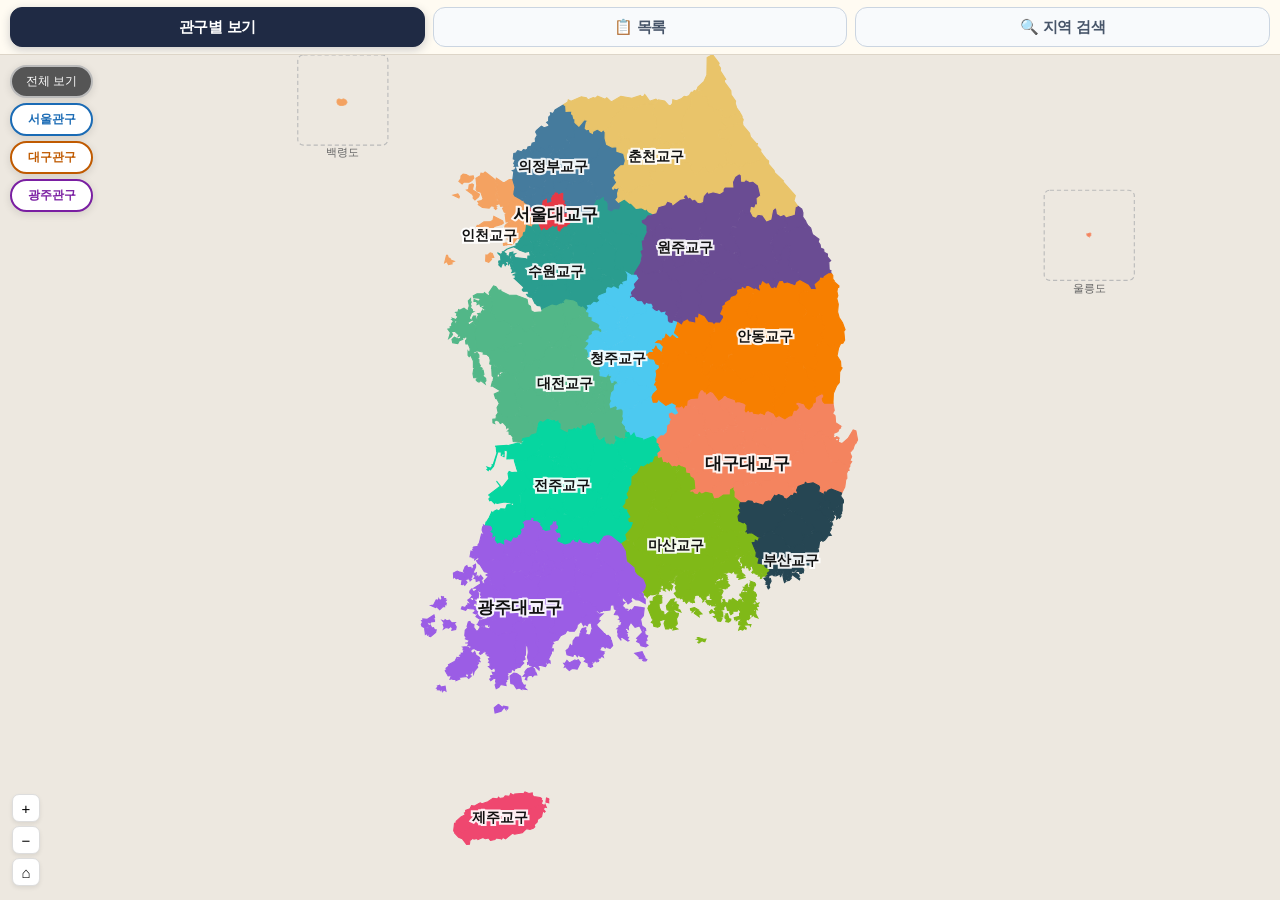
==== diocese.html @ a601102c "Add files via upload" ====
<!DOCTYPE html>
<html lang="ko">
<head>
<meta charset="UTF-8">
<meta http-equiv="Cache-Control" content="no-cache, no-store, must-revalidate">
<meta http-equiv="Pragma" content="no-cache">
<meta http-equiv="Expires" content="0">
<meta name="viewport" content="width=device-width,initial-scale=1.0,maximum-scale=1.0,user-scalable=no">
<meta name="mobile-web-app-capable" content="yes">
<meta name="apple-mobile-web-app-capable" content="yes">
<meta name="apple-mobile-web-app-status-bar-style" content="black-translucent">
<title>교구지도</title>
<style>
:root{
  --d:#1F2A44;
  --d-lt:#E8EBF0;
  --bg:#EDE8E0;
  --card:#FFFBF2;
  --card-sub:#F5F0E8;
  --bdr:#DDD5C8;
  --tx:#1A1A2E;
  --sub:#555577;
  --dim:#9999BB;
  --r:12px;
  /* ── 치수 변수 ── */
  --header-h:   70px;
  --tab-h:      55px;
  --tab-btn-h:  40px;
  --icon-size:  35px;
  --icon-r:     12px;
  --icon-fs:    15px;
  /* ── 글자 크기 변수 ── */
  --fs-header:  22px;
  --fs-tab:     15px;
  --fs-sub:     10px;
}
*,*::before,*::after{box-sizing:border-box;margin:0;padding:0;}
html,body{height:100%;overflow:hidden;}
body{font-family:'Apple SD Gothic Neo','Noto Sans KR',sans-serif;background:var(--bg);display:flex;flex-direction:column;}

/* ── 헤더 ── */
header{flex-shrink:0;background:var(--d);border-bottom:none;z-index:30;
  padding:0 16px;height:var(--header-h);display:flex;align-items:center;}
.hd{display:flex;align-items:center;justify-content:space-between;width:100%;}
.hd-left{display:flex;align-items:center;gap:10px;}
.hd-icon{width:var(--icon-size);height:var(--icon-size);
  background:rgba(255,255,255,.18);border:1px solid rgba(255,255,255,.28);
  border-radius:var(--icon-r);
  display:flex;align-items:center;justify-content:center;
  font-size:var(--icon-fs);flex-shrink:0;}
.hd-titles{display:flex;flex-direction:column;align-items:flex-start;gap:1px;}
.hd h1{font-size:var(--fs-header);font-weight:700;color:#fff;letter-spacing:-.03em;line-height:1.2;}
.hd-sub{font-size:var(--fs-sub);color:rgba(255,255,255,.75);font-weight:500;letter-spacing:.02em;}

/* ── 탭 영역 ── */
.tab-bar{flex-shrink:0;display:flex;align-items:center;gap:6px;padding:0 10px;
  height:var(--tab-h);background:var(--card);
  border-top:1px solid var(--bdr);border-bottom:2px solid var(--bdr);
  overflow-x:hidden;scrollbar-width:none;}
.tab-bar::-webkit-scrollbar{display:none;}
.tab{flex:1;height:var(--tab-btn-h);padding:0 8px;border-radius:10px;
  border:1.5px solid var(--d);background:var(--card-sub);
  color:var(--d);font-size:var(--fs-tab);font-weight:600;
  cursor:pointer;font-family:inherit;white-space:nowrap;
  display:flex;align-items:center;justify-content:center;gap:4px;letter-spacing:-.02em;
  transition:opacity .15s,transform .12s,box-shadow .15s;}
.tab.on{background:var(--d);color:#fff;border-color:transparent;font-weight:700;
  box-shadow:0 2px 8px rgba(31,42,68,.28);}
.tab:active{transform:scale(.97);}

/* ── 뷰 컨테이너 ── */
#main{flex:1;overflow:hidden;min-height:0;position:relative;background:var(--bg);}
#map-view{position:absolute;inset:0;display:none;align-items:center;justify-content:center;background:var(--bg);}
#map-view.on{display:flex;}
#map-svg{width:100%;height:100%;cursor:grab;display:block;touch-action:none;position:absolute;top:0;left:0;}
#map-svg:active{cursor:grabbing;}
.dp{cursor:pointer;}

/* ── 인포카드 (v8 원본) ── */
#card{position:absolute;top:10px;right:10px;width:206px;background:white;border-radius:13px;
  overflow:hidden;box-shadow:0 6px 24px rgba(0,0,0,0.15);display:none;z-index:100;}
#card.on{display:block;}
.c-hd{padding:12px 13px 10px;position:relative;}
.c-gw{font-size:9px;font-weight:700;letter-spacing:.7px;opacity:.85;margin-bottom:3px;}
.c-nm{font-size:18px;font-weight:700;line-height:1.2;margin-bottom:3px;}
.c-rg{font-size:11px;opacity:.75;line-height:1.4;}
.c-x{position:absolute;top:8px;right:8px;width:19px;height:19px;border-radius:50%;
  background:rgba(0,0,0,0.15);border:none;cursor:pointer;font-size:10px;color:white;
  display:flex;align-items:center;justify-content:center;}
.c-x:hover{background:rgba(0,0,0,0.3);}
.c-bd{padding:10px 13px 12px;background:white;}
.c-row{display:flex;align-items:baseline;gap:4px;margin-bottom:10px;padding-bottom:9px;border-bottom:1px solid #f0f0f0;}
.c-n{font-size:26px;font-weight:700;line-height:1;}
.c-lbl{font-size:11px;color:#aaa;}
.c-dtbtn{width:100%;padding:6px;border:1px solid #eee;border-radius:7px;background:white;
  font-size:11px;color:#666;cursor:pointer;margin-bottom:8px;text-align:center;font-family:inherit;}
.c-dtbtn:hover{background:#f5f5f5;}
.c-dtlist{display:none;margin-bottom:8px;max-height:120px;overflow-y:auto;}
.c-dtlist.on{display:block;}
.dd{font-size:11px;color:#555;padding:2px 0;border-bottom:.5px solid #f5f5f5;line-height:1.5;}
.c-btn{display:flex;align-items:center;justify-content:center;gap:5px;font-size:12px;
  font-weight:500;color:white;border-radius:7px;padding:7px;border:none;width:100%;text-decoration:none;cursor:pointer;}
.c-nurl{font-size:11px;color:#ccc;text-align:center;padding:3px 0;}

/* ── 관구 버튼 ── */
#gw-bar{position:absolute;top:10px;left:10px;display:flex;flex-direction:column;gap:5px;z-index:50;}
.gb{padding:6px 14px;border-radius:20px;border:2px solid;font-size:12px;font-weight:700;
  cursor:pointer;background:white;box-shadow:0 2px 8px rgba(0,0,0,0.12);white-space:nowrap;}
.gb.on{color:white!important;}
.gb-all{color:#555!important;border-color:#bbb!important;font-weight:500;}
.gb-all.on{background:#555!important;color:white!important;}
#ctrl{position:absolute;bottom:14px;left:12px;display:flex;flex-direction:column;gap:4px;}
.cb{width:28px;height:28px;background:white;border:.5px solid #ddd;border-radius:7px;
  font-size:15px;cursor:pointer;display:flex;align-items:center;justify-content:center;
  box-shadow:0 2px 4px rgba(0,0,0,0.08);}
.cb:hover{background:#f0f0f0;}

/* ── 검색 뷰 ── */
#search-view{position:absolute;inset:0;overflow-y:auto;padding:16px;display:none;background:var(--bg);}
#search-view.on{display:block;}
.ss{position:sticky;top:0;background:var(--bg);padding-bottom:12px;z-index:10;}
.sr{display:flex;gap:8px;}
#si{flex:1;padding:0 14px;height:44px;border:1.5px solid var(--bdr);border-radius:10px;
  font-size:15px;font-family:inherit;background:var(--card);outline:none;color:var(--tx);}
#si:focus{border-color:var(--d);box-shadow:0 0 0 3px rgba(43,191,168,.15);}
#sb{padding:0 18px;height:44px;background:var(--d);color:white;border:none;border-radius:10px;
  font-size:15px;font-weight:600;cursor:pointer;font-family:inherit;}
#sb:hover{opacity:.88;}
.sh{font-size:11px;color:var(--dim);margin-top:6px;line-height:1.6;}
#sres{margin-top:4px;}
.se{text-align:center;padding:36px 0;color:var(--dim);font-size:13px;}
/* 검색 결과 카드 — 기도문 .card 구조 적용 */
.si-r{background:var(--card);border-radius:var(--r);border:1px solid var(--bdr);
  box-shadow:0 1px 8px rgba(0,0,0,.06);margin-bottom:10px;overflow:hidden;cursor:pointer;
  transition:transform .12s,box-shadow .12s;}
.si-r:active{transform:scale(.983);box-shadow:none;}
.si-r-top{display:flex;align-items:center;justify-content:space-between;padding:12px 14px 0;gap:8px;}
.sl{font-size:12px;font-weight:800;padding:3px 9px;border-radius:6px;color:#fff;white-space:nowrap;flex-shrink:0;}
.si-r-op{font-size:11px;color:var(--dim);overflow:hidden;text-overflow:ellipsis;white-space:nowrap;}
.srow{display:flex;align-items:center;gap:12px;padding:9px 14px 12px;}
.sdot{width:10px;height:10px;border-radius:2px;flex-shrink:0;}
.srow-info{flex:1;min-width:0;}
.sd{font-size:16px;font-weight:700;color:var(--tx);}
.sg{font-size:12px;color:var(--sub);margin-top:2px;}
.si-r-foot{border-top:1px solid #EDE8E2;padding:8px 14px;display:flex;align-items:center;justify-content:space-between;background:#FAF8F4;}
.si-r-url{font-size:11px;color:var(--d);overflow:hidden;text-overflow:ellipsis;white-space:nowrap;flex:1;}
.si-r-arr{font-size:15px;color:var(--dim);flex-shrink:0;margin-left:6px;}
.sob{background:#FFF8E7;border-radius:var(--r);padding:13px 15px;margin-bottom:9px;border:1.5px solid #F4A261;}
.sot{font-size:12px;font-weight:700;color:#c05a00;margin-bottom:8px;line-height:1.4;word-break:keep-all;}
.sog{margin-bottom:10px;}
.sod{font-size:13px;font-weight:700;margin-bottom:4px;}
.sodd{font-size:12px;color:#555;line-height:1.7;}

/* ── 목록 뷰 ── */
#list-view{position:absolute;inset:0;overflow-y:auto;padding:14px 14px 60px;display:none;background:var(--bg);}
#list-view.on{display:block;}
/* 관구 섹션 헤더 */
.lv-sec{display:flex;align-items:center;gap:10px;margin:18px 0 10px;}
.lv-sec:first-child{margin-top:4px;}
.lv-sec-bdg{font-size:15px;font-weight:800;padding:7px 20px;border-radius:20px;color:#fff;flex-shrink:0;min-width:100px;text-align:center;}
.lv-sec-cnt{font-size:14px;color:var(--sub);font-weight:500;}
/* 카드 */
.lv-card{background:var(--card);border-radius:var(--r);border:1px solid var(--bdr);
  box-shadow:0 1px 8px rgba(0,0,0,.06);margin-bottom:12px;overflow:hidden;cursor:pointer;
  transition:transform .12s,box-shadow .12s;}
.lv-card:active{transform:scale(.983);box-shadow:none;}
/* top: 뱃지 + 교구전체명 */
.lv-top{display:flex;align-items:center;justify-content:space-between;padding:12px 14px 0;gap:8px;}
.lv-bdg{font-size:12px;font-weight:800;padding:4px 10px;border-radius:6px;color:#fff;white-space:nowrap;flex-shrink:0;}
.lv-op{font-size:11.5px;color:var(--dim);overflow:hidden;text-overflow:ellipsis;white-space:nowrap;}
/* body: 아이콘 + 정보 */
.lv-body{display:flex;align-items:center;gap:12px;padding:9px 14px 10px;}
.lv-ico{width:52px;height:52px;flex-shrink:0;border-radius:var(--icon-r);display:flex;align-items:center;justify-content:center;font-size:28px;background:var(--card-sub);}
.lv-info{flex:1;min-width:0;}
.lv-name{font-size:17px;font-weight:700;color:var(--tx);word-break:keep-all;line-height:1.35;margin-bottom:4px;}
.lv-rg{font-size:13px;font-weight:500;color:var(--sub);line-height:1.4;margin-bottom:2px;}
.lv-det{font-size:13px;color:var(--sub);margin-top:3px;line-height:1.55;word-break:keep-all;}
.lv-parish-count{flex:0 0 auto;display:flex;flex-direction:column;align-items:flex-end;justify-content:center;margin-left:auto;min-width:42px;padding:3px 5px;border-radius:8px;background:rgba(31,42,68,.06);border:1px solid rgba(31,42,68,.12);font-size:8px;font-weight:500;color:var(--d);line-height:1.1;text-align:right;white-space:nowrap;}
.lv-parish-count b{display:block;font-size:12px;font-weight:500;letter-spacing:-.03em;line-height:1;margin:0;}
.lv-parish-count span{font-size:7px;font-weight:500;opacity:.72;}
/* foot: URL */
.lv-foot{border-top:1px solid #EDE8E2;padding:9px 14px;display:flex;align-items:center;justify-content:space-between;background:#FAF8F4;}
.lv-url{font-size:12px;color:var(--d);overflow:hidden;text-overflow:ellipsis;white-space:nowrap;flex:1;min-width:0;}
.lv-arr{font-size:15px;color:var(--dim);flex-shrink:0;margin-left:6px;}


@media(display-mode:standalone){
  header{padding-top:env(safe-area-inset-top);height:calc(var(--header-h) + env(safe-area-inset-top));}
}
@media(max-width:560px){
  .tab{font-size:13px;padding:0 12px;}
  #card{width:178px;top:6px;right:6px;}
  #gw-bar{flex-direction:row;flex-wrap:wrap;}
}

/* OAI 20260504-5: 관구·교구 단독 화면 헤더 최종 표준화 */
:root{--d:#1f2a44!important;--header-h:70px!important;--fs-header:20px!important;--fs-sub:11px!important;}
html,body{width:100%!important;max-width:none!important;margin:0!important;overflow-x:hidden!important;}
body{background:var(--bg)!important;}
header{width:100%!important;max-width:none!important;min-height:70px!important;height:70px!important;padding:0 16px!important;background:#1f2a44!important;background-image:none!important;background-color:#1f2a44!important;color:#fff!important;display:flex!important;align-items:center!important;border-bottom:0!important;box-shadow:none!important;box-sizing:border-box!important;}
.hd{width:100%!important;display:flex!important;align-items:center!important;justify-content:space-between!important;}
.hd-left{display:flex!important;align-items:center!important;gap:12px!important;min-width:0!important;}
.hd-icon{width:42px!important;height:42px!important;min-width:42px!important;flex:0 0 42px!important;border-radius:12px!important;background:rgba(255,255,255,.14)!important;border:1px solid rgba(255,255,255,.24)!important;color:#fff!important;font-size:24px!important;font-weight:900!important;line-height:1!important;display:flex!important;align-items:center!important;justify-content:center!important;}
.hd-titles{min-width:0!important;display:flex!important;flex-direction:column!important;align-items:flex-start!important;justify-content:center!important;text-align:left!important;}
.hd h1{font-family:'Noto Sans KR','Apple SD Gothic Neo',sans-serif!important;font-size:20px!important;font-weight:800!important;line-height:1.24!important;letter-spacing:-.02em!important;color:#fff!important;white-space:nowrap!important;overflow:hidden!important;text-overflow:ellipsis!important;margin:0!important;}
.hd-sub{font-family:'Noto Sans KR','Apple SD Gothic Neo',sans-serif!important;font-size:11px!important;font-weight:600!important;line-height:1.25!important;margin-top:3px!important;color:rgba(255,255,255,.72)!important;opacity:1!important;white-space:nowrap!important;overflow:hidden!important;text-overflow:ellipsis!important;}
@media(display-mode:standalone){header{height:70px!important;min-height:70px!important;padding-top:0!important;}}
@media(min-width:600px){header{border-radius:0!important;width:100%!important;max-width:none!important;}}


/* OAI 20260504-6: 부모 앱 헤더와 중복되는 iframe 내부 교구 헤더 숨김
   - 상위 index.html의 관구·교구 헤더만 사용
   - 내부 탭/지도/목록 구조는 그대로 유지 */
body > header{display:none!important;}
@media(display-mode:standalone){body > header{display:none!important;}}

</style>
<script id="oai-no-cache-runtime-20260501">
(function(){
  try{
    var u = new URL(location.href);
    if(u.searchParams.has('v')){
      u.searchParams.delete('v');
      history.replaceState(history.state, document.title, u.pathname + (u.search || '') + u.hash);
    }
  }catch(e){}
  try{
    if('serviceWorker' in navigator){
      navigator.serviceWorker.getRegistrations().then(function(regs){
        regs.forEach(function(reg){ try{ reg.unregister(); }catch(e){} });
      }).catch(function(){});
    }
    if(window.caches && caches.keys){
      caches.keys().then(function(keys){
        keys.forEach(function(k){ try{ caches.delete(k); }catch(e){} });
      }).catch(function(){});
    }
  }catch(e){}
})();
</script>

<style id="oai-diocese-tab-standard-20260504">
/* 관구교구 헤더 아래 탭 버튼 표준화 */
.tab-bar{height:55px!important;padding:8px 10px!important;gap:8px!important;background:#FFFBF2!important;border-top:0!important;border-bottom:1px solid #DDD5C8!important;align-items:center!important;}
.tab{height:40px!important;border-radius:12px!important;font-size:15px!important;font-weight:800!important;background:#F8FAFC!important;color:#475569!important;border:1.5px solid #CBD5E1!important;display:flex!important;align-items:center!important;justify-content:center!important;}
.tab.on{background:#1F2A44!important;color:#fff!important;border-color:#1F2A44!important;box-shadow:0 3px 10px rgba(31,42,68,.22)!important;}
</style>
</head>
<body>
<header>
  <div class="hd"><div class="hd-left"><span class="hd-icon">⛪</span><div class="hd-titles"><h1>한국 천주교 교구 지도</h1><span class="hd-sub">한국천주교 3개관구.16개교구</span></div></div></div>
</header>
<div class="tab-bar">
  <div class="tab on" data-tab="gwangu">관구별 보기</div>
  <div class="tab" data-tab="list">📋 목록</div>
  <div class="tab" data-tab="search">🔍 지역 검색</div>
</div>
<div id="main">
  <div id="map-view" class="on">
    <svg id="map-svg" viewBox="55 130 380 600" preserveAspectRatio="xMidYMid meet" xmlns="http://www.w3.org/2000/svg">
      <g id="map-g">
        <!-- 교구 면 채색: stroke none, 내부 일체 선 없음 -->
        <g id="fills">
<path d="M184.0,245.7L187.2,251.6L190.1,250.7L191.0,252.3L188.8,255.5L186.0,254.6L185.7,251.8L184.2,252.9L183.3,251.6L182.0,252.5L181.3,247.5L184.0,245.7Z M168.3,238.7L173.0,242.2L172.9,243.1L171.6,242.8L171.6,245.0L169.6,245.4L168.7,243.1L165.8,244.4L163.2,242.3L166.3,238.9L166.4,237.1L168.3,238.7Z M188.5,245.5L188.8,247.9L192.0,249.3L193.4,251.7L192.8,252.5L191.0,252.8L190.1,250.7L187.2,251.6L186.5,249.7L185.8,249.8L183.7,245.5L186.4,244.4L188.5,245.5Z M190.0,227.6L191.0,228.2L190.7,232.5L192.3,233.1L192.4,234.1L191.8,235.5L188.2,236.1L186.5,234.3L187.2,232.8L187.7,233.3L187.3,228.4L190.0,227.6Z M193.3,244.1L193.0,245.2L195.2,246.4L194.8,247.6L196.5,248.2L195.0,250.9L193.4,251.7L191.6,248.9L188.8,247.9L188.6,245.6L190.2,245.5L192.1,243.6L193.3,244.1Z M177.5,248.9L179.7,248.8L182.0,252.6L179.9,254.5L177.8,254.9L175.8,252.6L175.4,250.2L174.5,250.4L177.5,248.9Z M178.9,231.8L179.9,234.1L178.7,235.0L178.0,237.7L174.8,240.1L173.1,238.6L174.6,238.7L175.6,232.9L175.0,232.4L178.9,231.8Z M182.6,234.4L184.8,236.4L187.1,235.0L188.9,236.8L184.9,239.9L183.7,239.7L183.1,238.5L181.0,237.8L181.9,236.9L180.9,234.2L182.6,234.4Z M174.4,239.8L177.7,242.3L179.8,241.9L179.9,243.0L178.3,244.6L175.0,243.8L170.7,240.6L172.6,239.9L173.1,238.6L174.4,239.8Z M197.8,239.8L198.4,243.4L196.6,243.4L195.1,246.4L193.0,245.2L193.3,244.1L192.1,243.6L192.8,241.9L197.8,239.8Z M176.9,244.0L178.3,244.6L178.8,246.3L176.9,246.5L176.3,248.4L174.5,249.6L174.0,247.2L172.8,246.2L173.8,244.8L172.8,242.6L176.9,244.0Z M180.9,234.4L181.9,236.9L181.0,237.8L183.1,238.5L184.9,240.6L180.2,241.2L179.1,239.8L179.5,238.1L178.7,235.0L180.9,234.4Z M184.5,230.1L184.1,232.2L187.1,235.0L185.5,236.6L181.7,233.7L181.3,231.7L182.5,230.5L182.7,228.8L183.7,228.7L184.5,230.1Z M180.5,242.5L183.3,242.9L184.4,244.6L181.8,247.5L180.2,247.1L178.8,246.3L178.3,244.6L180.5,242.5Z M184.8,227.0L187.1,227.6L187.4,228.6L187.7,233.3L187.2,232.8L186.5,234.4L184.0,232.1L184.5,230.1L183.7,228.1L184.8,227.0Z M172.5,247.0L172.9,246.3L173.9,247.2L174.5,250.4L171.9,248.7L170.0,250.9L167.5,250.8L168.2,249.4L167.3,248.5L168.1,247.3L172.4,247.8L172.5,247.0Z M179.5,237.8L179.1,239.8L180.4,241.6L179.6,242.1L177.7,242.3L174.8,240.1L178.8,236.5L179.5,237.8Z M172.5,247.0L172.4,247.8L170.7,247.0L169.1,247.8L168.3,247.0L168.1,243.9L168.7,243.1L169.6,245.4L171.6,245.0L171.6,242.8L173.0,243.1L173.8,244.8L172.5,247.0Z M186.6,240.5L189.2,241.9L187.7,245.2L183.8,244.0L185.2,241.4L184.9,240.6L186.6,240.5Z M191.7,240.7L191.5,241.9L192.6,242.2L192.1,243.8L189.7,245.7L187.7,245.2L189.5,240.6L191.7,240.7Z M192.6,235.5L192.1,239.3L191.0,240.7L189.5,240.6L188.8,236.0L192.6,235.5Z M181.5,248.6L181.4,250.6L180.0,250.3L179.7,248.8L176.9,248.7L174.9,249.7L176.9,246.5L179.4,246.6L181.3,247.5L181.5,248.6Z M189.1,237.6L189.0,241.8L184.9,240.6L186.6,237.9L188.7,236.6L189.1,237.6Z M173.1,249.7L175.4,250.2L175.8,252.6L177.0,253.5L174.9,255.1L172.3,250.0L173.1,249.7Z M184.9,240.6L185.2,241.5L183.7,243.5L179.8,242.7L180.4,240.9L184.9,240.6Z" fill="#E63946" stroke="#E63946" stroke-width="0.8" class="dp" data-d="서울대교구" data-gw="서울관구" data-color="#E63946" data-parishes="233" data-url="https://aos.catholic.or.kr/index" data-region="서울 전지역" data-detail='["서울 전지역"]' onmouseenter="this.style.filter='brightness(.84)'" onmouseleave="this.style.filter=''" onclick="showCard(this)"/>
<path d="M136.0,213.8L141.6,218.2L143.3,222.0L142.1,225.2L143.2,226.8L142.5,229.7L143.8,230.7L142.9,232.7L144.8,235.6L142.8,236.5L142.4,237.9L143.1,237.8L142.6,238.4L143.3,239.0L142.5,239.7L141.4,238.6L142.2,237.7L139.4,237.0L137.9,238.7L133.1,238.2L130.2,236.2L130.8,235.6L129.8,233.9L132.5,233.4L133.6,232.1L132.0,227.5L129.3,226.6L128.6,225.4L129.1,222.7L128.5,217.5L131.6,215.7L132.1,213.9L133.9,214.1L135.0,213.1L136.0,213.8Z M147.4,220.4L148.9,220.5L152.2,218.4L154.7,218.5L156.2,223.7L155.4,228.6L155.8,229.8L166.4,237.1L166.3,238.9L162.2,239.7L161.6,238.4L160.0,238.4L158.2,237.3L157.4,235.4L154.0,233.5L152.6,234.8L151.6,237.3L150.7,236.9L148.8,238.3L147.6,237.1L146.1,237.5L143.7,231.8L144.8,230.9L143.3,229.7L143.9,227.6L142.9,225.3L143.7,221.8L142.5,219.5L143.0,217.5L147.4,220.4Z M160.0,238.4L159.0,240.0L156.3,239.3L158.9,242.6L156.4,244.8L157.8,249.7L156.7,251.2L152.8,248.6L152.8,247.7L149.9,248.6L149.2,243.0L150.1,242.4L148.5,241.4L147.4,238.8L150.7,236.9L151.6,237.3L152.6,234.8L154.0,233.5L157.4,235.4L158.2,237.3L160.0,238.4Z M134.3,256.4L132.3,253.9L131.1,255.0L129.7,254.3L130.3,253.7L129.0,252.0L129.4,250.9L130.5,251.1L134.2,248.5L139.1,248.2L140.6,247.3L141.2,244.5L147.5,247.8L148.0,249.3L146.6,250.3L141.6,251.8L136.3,256.5L134.3,256.4Z M159.8,251.3L162.3,251.9L164.4,251.1L163.6,255.8L162.3,256.3L162.2,257.6L159.6,260.6L155.1,259.5L158.3,255.8L156.7,251.1L158.1,251.6L158.8,250.3L159.8,251.3Z M149.3,257.0L150.1,255.9L152.2,255.9L152.4,256.8L152.3,255.3L153.5,255.0L158.4,255.1L155.1,259.5L157.5,260.5L154.9,264.0L153.0,264.3L154.0,264.7L150.6,264.3L150.3,265.3L150.3,264.7L147.8,265.3L149.2,264.3L148.0,264.3L148.0,263.5L152.7,263.5L151.3,263.5L151.2,264.2L152.9,264.2L154.0,263.4L150.8,260.9L150.3,257.0L149.3,257.0Z M163.8,243.1L165.8,244.4L168.1,243.9L168.5,247.3L167.3,248.5L168.2,249.4L167.5,250.8L169.0,250.6L168.4,252.4L163.5,251.1L161.4,249.5L161.3,247.2L162.9,246.3L163.4,242.4L163.8,243.1Z M121.5,214.8L123.9,216.2L126.6,215.8L127.0,217.5L125.6,219.2L123.6,220.3L120.0,220.1L118.7,221.6L116.4,219.7L117.8,217.8L117.9,215.9L119.4,214.6L121.5,214.8Z M161.1,238.3L162.2,239.7L163.5,238.8L165.7,239.5L163.2,242.3L162.9,245.6L156.9,245.7L156.5,244.4L158.4,243.7L158.9,242.6L156.3,239.3L159.0,240.0L159.7,238.6L161.1,238.3Z M126.8,222.1L126.0,225.7L131.0,228.9L130.5,230.6L127.8,232.9L126.5,231.6L126.7,230.2L125.9,228.9L121.8,225.9L123.3,225.5L123.7,222.3L125.8,221.5L126.8,222.1Z M162.9,245.6L161.3,247.2L161.4,249.5L163.4,251.4L161.7,251.9L158.8,250.3L158.1,251.6L156.5,250.9L157.8,249.7L156.4,246.6L156.8,245.8L162.9,245.6Z M139.6,275.1L137.6,277.2L135.4,276.4L135.6,272.0L136.7,272.2L138.6,270.5L140.1,271.0L141.2,273.7L139.1,274.1L139.6,275.1Z M155.7,250.7L157.6,252.2L157.7,255.2L152.2,255.6L151.9,253.2L153.9,251.3L154.1,249.8L155.7,250.7Z M108.3,272.2L109.1,274.7L109.9,274.3L111.0,275.8L113.1,276.5L111.2,277.4L111.6,278.3L109.0,278.8L107.8,276.6L106.3,277.5L107.6,272.2L108.3,272.2Z M149.9,250.3L150.9,249.9L153.1,251.5L151.9,253.2L152.2,255.6L150.3,255.5L150.1,254.4L151.0,254.0L150.4,253.0L149.0,254.7L148.9,252.9L149.7,252.7L148.7,252.2L151.7,252.2L150.5,250.6L150.0,251.7L149.1,251.4L149.9,250.3Z M115.6,228.6L116.8,230.5L116.4,231.6L112.2,229.5L115.6,228.6Z M152.5,248.6L155.7,250.7L154.1,249.8L153.9,251.3L153.0,251.5L150.4,249.9L151.7,248.9L152.6,250.0L151.8,248.9L152.5,248.6Z" fill="#F4A261" stroke="#F4A261" stroke-width="0.8" class="dp" data-d="인천교구" data-gw="서울관구" data-color="#F4A261" data-parishes="135" data-url="http://www.caincheon.or.kr/" data-region="인천 전지역, 경기 서부" data-detail='["인천 전지역", "경기 서부 (김포·부천·시흥일부·안산일부)"]' onmouseenter="this.style.filter='brightness(.84)'" onmouseleave="this.style.filter=''" onclick="showCard(this)"/>
<path d="M214.1,232.6L216.3,232.2L218.8,230.1L220.0,231.3L219.4,231.9L219.9,232.9L221.1,233.3L222.4,235.3L222.4,239.7L224.6,240.6L226.7,239.0L229.9,239.3L230.8,236.2L229.9,234.4L231.6,234.1L233.4,232.1L238.6,235.1L242.3,239.0L246.2,238.4L248.7,239.9L249.5,239.1L251.2,241.4L253.3,241.9L254.0,242.6L253.5,244.0L250.8,244.2L248.8,246.8L246.6,247.8L246.7,248.9L247.9,249.0L250.1,251.3L250.3,255.7L248.0,260.5L248.2,261.8L241.8,261.6L241.9,259.6L242.9,258.7L242.3,257.6L240.3,258.9L240.2,257.2L238.1,256.9L237.1,258.2L232.4,256.4L231.9,257.2L228.5,257.7L227.2,255.5L225.4,254.4L222.6,256.4L218.4,254.5L216.4,256.4L214.2,254.0L213.9,252.7L215.3,252.4L215.6,250.8L214.8,249.2L215.3,248.3L213.5,244.9L210.3,244.4L208.6,245.8L212.3,235.0L214.1,232.6Z M161.4,296.8L162.6,295.0L155.7,288.5L156.6,288.3L156.1,285.8L154.5,286.3L157.5,284.9L156.4,283.9L153.6,284.5L154.6,283.7L154.0,281.8L154.5,282.3L155.3,280.9L153.6,281.5L154.6,277.6L153.5,275.1L154.0,272.5L152.2,270.6L153.4,271.5L154.6,270.2L152.2,270.4L154.6,270.0L154.6,271.6L156.5,271.2L155.5,272.1L156.2,273.8L164.0,274.7L164.8,276.6L164.4,275.0L165.3,275.1L165.4,272.7L167.2,272.7L166.6,269.9L167.8,270.3L170.4,273.8L171.0,272.1L172.5,271.7L171.6,272.1L171.5,271.2L175.8,270.2L177.2,273.4L178.8,273.9L180.6,276.7L181.9,276.2L184.8,277.2L186.4,274.8L186.4,276.0L187.4,276.5L188.6,275.5L190.4,278.0L195.6,277.7L196.1,279.0L195.7,279.9L196.4,281.9L194.1,283.0L193.7,285.5L191.7,285.9L190.9,284.1L189.0,283.1L188.4,279.9L183.6,280.5L182.6,282.4L185.1,283.5L186.0,286.4L182.8,287.6L182.6,293.5L180.4,293.1L178.0,294.4L175.0,293.1L173.2,293.7L169.8,299.3L166.0,299.4L165.4,297.7L162.1,297.7L161.4,296.8Z M227.0,255.2L228.5,257.7L231.9,257.2L232.4,256.4L237.1,258.2L238.1,256.9L240.2,257.2L240.3,258.9L242.3,257.6L242.9,258.7L241.9,259.6L241.8,261.6L244.1,261.2L246.6,262.2L247.3,268.5L245.8,269.5L246.7,272.1L245.6,275.6L245.7,277.8L240.7,286.5L235.7,284.6L235.8,283.4L234.6,283.6L232.9,280.8L231.1,281.1L230.8,282.9L229.8,281.8L227.2,282.6L226.3,281.6L227.5,279.9L227.0,275.6L228.0,274.3L227.3,272.0L228.7,268.1L222.4,262.7L220.6,263.7L220.2,260.2L218.2,260.1L216.3,257.1L218.4,254.5L222.6,256.4L225.4,254.4L227.0,255.2Z M205.5,284.7L205.9,286.7L207.1,287.0L208.8,289.7L210.4,288.2L212.5,290.2L215.7,289.5L217.8,291.4L218.5,289.0L217.5,288.2L219.2,285.1L221.4,287.1L224.7,287.8L226.2,290.1L225.4,294.3L222.2,295.2L220.4,299.6L215.9,301.0L215.2,302.5L216.6,304.2L214.5,306.2L212.3,305.7L210.4,307.5L207.7,308.0L208.4,309.5L207.1,311.9L204.2,308.9L203.4,309.4L200.6,308.1L200.0,306.0L197.9,304.7L193.1,304.1L194.8,303.0L194.1,302.1L194.5,301.4L195.9,301.0L195.1,299.4L195.8,297.9L193.2,297.1L192.4,298.0L191.8,297.0L193.9,294.6L191.5,293.6L191.7,292.8L193.4,292.6L193.3,291.2L198.6,292.0L200.4,289.1L204.0,287.9L204.0,285.5L205.5,284.7Z M203.0,263.0L205.2,264.8L206.7,264.5L206.4,272.4L211.4,272.4L210.7,277.6L212.3,279.4L214.0,279.3L214.7,280.3L214.2,281.3L217.5,281.6L217.5,284.5L218.8,285.4L217.5,288.2L218.5,289.0L217.8,291.4L215.7,289.5L212.5,290.2L210.4,288.2L208.8,289.7L207.1,287.0L205.9,286.7L205.1,284.4L204.0,285.5L204.0,287.9L200.4,289.1L198.6,292.0L193.3,291.3L192.1,287.8L193.1,287.2L194.1,283.0L196.4,281.9L195.5,275.5L197.7,273.6L197.6,270.4L194.5,267.2L194.9,265.4L199.0,264.3L199.9,266.3L201.6,264.4L201.2,263.4L203.0,263.0Z M193.3,285.6L193.1,287.2L192.1,287.8L193.6,292.2L191.5,293.6L193.9,294.6L191.8,297.1L192.4,298.0L193.2,297.1L195.7,297.8L195.1,299.4L195.9,301.0L194.1,302.1L194.8,303.0L191.1,305.0L191.6,305.7L191.0,306.8L190.2,306.3L185.6,308.3L182.6,307.6L175.4,311.1L174.5,308.1L171.9,307.8L171.2,305.9L171.2,306.9L170.4,306.4L168.4,302.2L167.3,302.1L168.2,301.7L165.4,301.3L164.5,300.0L170.5,298.9L173.2,293.7L175.0,293.1L178.0,294.4L180.4,293.1L182.7,293.5L182.2,291.6L183.0,291.8L182.5,288.8L183.1,287.3L186.0,286.4L186.8,287.5L187.6,286.8L190.2,287.5L191.4,285.8L193.3,285.6Z M222.6,263.0L224.0,264.7L226.0,265.1L227.2,267.4L228.7,268.1L227.3,272.0L228.0,274.3L227.0,275.6L227.5,279.9L226.3,281.6L227.2,282.6L229.8,281.8L230.8,282.9L231.1,281.1L232.9,280.8L234.5,283.6L236.0,283.8L236.1,290.4L232.8,291.5L233.6,293.6L231.4,292.9L230.3,294.4L230.7,295.7L229.6,296.5L226.4,294.7L225.3,295.7L223.9,295.2L225.4,294.3L226.3,292.2L226.2,290.0L224.8,287.8L221.4,287.1L220.0,285.2L217.7,284.8L217.4,281.5L214.2,281.3L214.7,280.3L214.0,279.3L212.3,279.4L210.7,277.6L211.4,272.3L212.2,271.7L211.5,270.5L212.9,269.8L213.4,267.6L216.9,266.4L220.0,263.1L222.6,263.0Z M212.7,244.5L215.3,248.3L215.4,251.7L213.9,252.7L214.2,254.0L215.1,254.2L218.2,260.1L220.2,260.2L220.3,262.7L219.0,264.3L215.7,267.2L213.4,267.6L212.9,269.8L211.5,270.5L211.9,272.0L208.0,272.9L206.1,272.0L206.7,264.5L205.2,264.8L202.9,262.9L201.2,263.4L201.6,264.4L199.9,266.3L199.0,264.3L194.4,264.9L194.3,263.1L197.8,260.3L197.1,259.2L199.3,256.1L199.3,253.3L197.7,250.6L197.9,249.5L203.5,250.6L203.5,249.7L204.7,249.1L204.3,247.5L206.9,246.6L207.7,247.6L210.1,244.5L212.7,244.5Z M164.5,259.4L165.5,259.4L165.2,257.9L164.9,259.5L162.0,258.3L162.3,256.3L163.8,255.5L164.4,251.1L169.3,252.6L170.1,257.4L172.7,258.5L173.0,261.4L170.9,263.0L168.3,262.3L165.8,263.4L165.0,265.2L162.9,264.9L159.3,268.4L155.4,266.2L150.7,267.7L157.1,265.5L156.9,264.1L158.1,263.8L160.4,260.1L161.4,260.5L160.7,259.9L161.5,258.9L164.5,259.4Z M198.5,238.5L199.9,238.7L203.2,243.5L206.8,245.9L206.0,247.3L204.3,247.5L204.7,249.1L203.5,249.7L203.5,250.6L197.9,249.5L197.3,251.4L195.0,250.9L196.5,248.2L194.7,247.1L196.6,243.4L198.4,243.4L197.8,239.6L197.1,239.8L198.5,238.5Z M194.5,267.2L197.2,269.3L197.7,273.6L195.5,275.4L196.1,276.9L195.6,277.7L190.4,278.0L188.8,276.6L188.5,275.2L189.8,274.6L190.1,272.5L189.3,273.3L188.5,272.1L190.5,270.6L191.2,266.9L194.5,267.2Z M195.5,257.6L197.6,258.1L197.1,259.5L197.8,260.1L194.3,263.1L194.5,265.1L192.3,265.6L185.3,261.7L186.6,258.3L190.0,259.0L193.2,256.9L195.5,257.6Z M173.0,261.1L174.3,263.0L172.4,267.0L175.2,266.9L175.9,268.7L177.1,268.5L177.9,269.7L176.9,271.5L174.7,270.2L169.8,272.6L167.6,269.9L168.1,268.9L169.7,268.6L169.8,264.6L169.1,264.0L169.7,262.6L171.7,262.7L173.0,261.1Z M148.3,270.2L148.1,270.9L148.7,270.3L150.3,271.4L148.6,270.3L148.3,270.9L151.5,273.0L152.6,272.2L152.9,273.2L152.1,271.3L153.0,272.2L152.6,274.2L154.1,278.1L153.4,280.7L152.9,278.2L151.9,277.9L151.7,279.5L151.3,276.0L151.0,276.7L148.5,276.3L150.7,278.8L149.9,278.5L149.1,279.9L149.6,277.5L148.7,278.4L147.5,277.6L146.3,280.5L144.8,279.1L144.8,278.2L145.9,277.9L144.6,277.2L144.8,276.3L146.9,275.9L146.2,275.3L146.0,272.7L143.8,270.4L146.3,271.6L147.6,270.3L147.1,269.5L147.6,270.0L150.7,267.7L147.6,270.0L148.3,270.2Z M168.7,262.7L169.7,262.6L169.1,264.0L169.8,264.6L169.7,268.6L163.5,270.0L159.3,268.4L162.9,264.9L165.0,265.2L165.8,263.4L168.7,262.7Z M186.8,257.2L183.7,265.1L181.5,266.4L180.6,265.9L179.8,269.0L177.2,268.8L177.1,267.5L178.4,267.1L181.8,258.0L186.8,257.2Z M196.2,251.2L197.8,251.2L197.6,251.7L196.1,254.0L192.9,255.3L192.8,257.8L190.0,259.0L186.6,258.3L186.5,255.7L188.8,255.5L189.0,254.3L191.7,252.1L192.8,252.5L194.1,250.8L196.2,251.2Z M186.3,275.1L184.8,277.2L181.9,276.2L180.5,276.7L178.8,273.9L177.2,273.4L176.9,271.1L177.9,269.7L177.4,268.9L179.7,269.0L183.1,273.1L185.6,273.3L186.3,275.1Z M186.5,280.0L188.4,279.9L189.0,283.1L191.2,284.4L191.6,285.7L190.4,287.4L187.6,286.8L186.7,287.5L185.1,283.5L182.6,282.4L183.7,280.5L186.5,280.0Z M187.6,262.9L192.8,265.7L194.6,265.1L194.9,266.5L191.2,266.9L190.5,269.4L188.0,269.6L187.8,267.6L186.3,267.0L185.8,264.6L184.4,263.3L185.3,261.7L187.6,262.9Z M172.1,249.3L174.6,255.0L173.7,257.5L172.2,257.4L172.7,258.5L171.2,258.5L170.1,257.4L169.4,252.7L168.4,252.4L169.0,250.6L170.0,250.9L170.1,250.1L172.1,249.3Z M183.3,251.6L184.2,252.9L185.9,251.9L186.0,254.6L186.9,255.5L186.2,257.2L181.5,258.6L179.8,256.5L180.0,253.9L183.3,251.6Z M177.9,254.9L178.6,254.6L178.7,256.4L176.7,257.6L178.1,259.6L178.0,261.1L176.1,261.1L174.3,263.0L172.2,257.4L173.7,257.5L174.5,254.6L175.4,255.1L177.0,253.4L177.9,254.9Z M178.1,261.0L179.8,262.8L179.7,263.8L178.7,265.0L178.4,267.1L177.1,267.5L177.3,268.4L175.9,268.7L175.2,266.9L172.4,267.0L175.6,261.5L178.1,261.0Z M185.1,264.2L186.3,266.9L185.9,269.9L180.4,270.7L179.7,269.0L180.6,265.9L181.5,266.4L185.1,264.2Z M187.2,267.6L188.1,268.1L188.0,269.6L190.5,269.4L190.5,270.6L188.4,272.4L189.3,273.3L190.1,272.4L189.9,274.5L187.4,276.5L186.3,275.9L186.4,272.9L185.8,272.7L186.8,272.0L185.7,268.0L186.3,267.0L187.2,267.6Z M198.1,251.0L199.4,254.1L198.5,257.1L197.4,258.2L193.0,257.1L192.9,255.3L196.1,254.0L198.1,251.0Z M180.1,254.6L179.8,256.5L181.5,258.7L179.8,262.8L177.9,260.8L178.1,259.6L176.7,257.6L178.7,256.4L178.6,254.6L180.1,254.6Z M186.4,270.2L186.8,272.0L185.8,272.7L186.4,272.9L186.1,273.8L183.1,273.1L181.1,270.5L186.4,270.2Z" fill="#2A9D8F" stroke="#2A9D8F" stroke-width="0.8" class="dp" data-d="수원교구" data-gw="서울관구" data-color="#2A9D8F" data-parishes="222" data-url="https://www.casuwon.or.kr/" data-region="경기 남부" data-detail='["경기 남부 (수원·광주·과천·광명·군포·성남·시흥일부·안산일부·안성·안양·양평·여주·오산·용인·의왕·이천·평택·하남·화성)"]' onmouseenter="this.style.filter='brightness(.84)'" onmouseleave="this.style.filter=''" onclick="showCard(this)"/>
<path d="M220.8,191.5L222.5,194.5L228.2,195.1L228.7,198.6L233.3,199.8L234.6,202.8L233.7,208.3L231.4,208.6L227.2,212.5L226.9,213.8L228.0,215.3L226.6,217.2L228.6,220.6L225.4,224.1L225.9,225.3L226.9,224.2L228.2,224.9L229.9,224.0L229.3,231.1L227.8,232.6L230.7,236.6L229.9,239.3L226.7,239.0L224.6,240.6L222.4,239.7L222.4,235.3L221.1,233.3L219.9,232.9L219.8,231.0L218.8,230.1L216.3,232.2L214.1,232.5L214.9,229.4L213.7,228.3L214.1,227.8L213.0,227.6L212.8,224.5L211.7,223.9L211.0,221.4L209.5,219.7L205.3,218.5L207.1,209.1L210.0,208.8L210.6,203.1L212.8,203.6L215.2,201.2L214.5,199.3L215.2,197.1L217.6,195.4L218.6,191.6L220.4,189.7L220.8,191.5Z M198.8,175.4L198.8,178.0L201.6,180.6L205.3,176.0L207.9,176.4L206.8,178.2L206.1,182.0L207.0,183.0L208.9,182.6L209.5,184.7L211.2,185.6L211.4,184.4L214.7,182.6L217.6,184.3L219.1,182.9L220.3,184.8L220.4,189.4L218.6,191.6L217.6,195.4L215.2,197.1L214.5,199.3L215.2,201.2L212.8,203.6L210.6,203.1L210.0,208.8L207.1,209.1L206.0,213.2L206.3,215.9L204.8,219.8L201.8,221.3L200.7,219.7L198.3,220.2L196.7,222.0L191.8,218.5L193.2,215.1L192.1,210.0L195.3,208.3L196.0,206.3L195.2,204.5L193.2,204.0L192.1,201.6L191.0,201.1L190.5,197.0L192.3,196.4L193.1,197.4L195.3,195.5L194.5,191.1L192.6,190.9L192.7,188.8L194.9,187.4L195.5,189.0L198.8,188.3L198.3,182.9L197.3,182.2L197.6,176.0L198.8,175.4Z M190.9,165.2L192.3,166.3L192.5,170.0L196.7,169.8L196.4,171.8L197.3,172.4L197.2,174.1L198.1,175.4L197.3,182.2L198.3,182.9L198.8,188.3L195.5,189.0L194.9,187.4L192.4,189.7L192.6,191.0L194.5,191.1L195.1,196.0L193.1,197.4L191.4,196.3L190.5,197.0L190.6,198.2L187.4,197.2L183.8,202.8L180.7,201.3L184.4,196.6L182.1,194.1L177.8,197.2L174.2,195.7L174.2,198.4L173.5,198.8L170.2,196.7L169.2,199.4L168.0,199.7L166.3,196.1L165.1,196.5L165.4,195.3L167.9,194.6L168.4,192.6L170.9,191.8L170.6,189.5L172.1,186.9L170.9,184.6L171.4,183.7L175.0,180.5L176.9,181.6L180.2,180.6L180.3,179.5L178.7,177.9L180.1,177.0L180.2,174.0L181.6,172.8L181.4,171.0L183.4,171.6L184.7,169.0L190.9,165.2Z M182.1,194.4L184.4,196.6L180.0,201.7L179.8,203.6L178.8,203.9L179.2,204.6L178.4,205.7L177.7,212.0L175.6,212.1L174.8,213.8L175.6,215.9L174.9,217.4L177.8,217.8L177.0,221.9L175.5,222.1L174.8,224.0L173.6,224.6L170.9,223.3L167.4,224.5L166.1,223.1L164.0,226.6L160.0,226.5L157.0,228.2L155.7,227.0L156.2,223.7L154.7,218.5L155.4,212.7L154.4,212.1L156.1,211.5L157.2,209.1L155.6,209.0L156.3,208.0L155.3,207.1L156.4,204.4L155.0,203.8L155.4,199.9L156.8,199.7L158.2,197.9L160.9,198.8L162.2,197.2L164.0,197.5L165.9,195.9L168.0,199.7L169.2,199.4L170.3,196.6L173.5,198.8L174.2,198.4L174.2,195.7L177.8,197.2L180.7,194.4L182.1,194.4Z M205.9,219.2L209.8,220.0L211.7,223.9L212.8,224.5L213.0,227.6L214.1,227.8L213.7,228.3L214.9,229.4L209.0,243.9L208.7,246.6L207.5,247.6L206.5,245.5L202.9,243.3L199.9,238.7L196.5,239.1L197.1,238.4L195.6,237.6L195.3,233.0L190.9,232.9L191.0,228.2L189.7,227.1L192.1,226.1L193.5,224.1L193.8,221.9L195.3,221.1L196.9,222.0L198.0,220.4L200.6,219.7L201.8,221.3L204.8,219.8L205.2,218.5L205.9,219.2Z M181.2,201.8L183.1,202.0L184.1,203.6L183.5,204.2L183.9,205.3L186.8,206.3L188.0,209.1L190.4,208.8L192.0,209.8L193.2,215.1L191.6,218.7L188.0,220.4L184.4,219.7L183.2,220.4L184.5,226.5L183.7,228.7L182.2,229.1L179.2,227.7L178.2,230.0L175.5,230.3L175.1,229.6L176.7,226.1L176.4,223.8L177.2,223.0L177.8,217.8L174.9,217.4L175.6,215.9L174.8,213.8L175.6,212.1L177.7,212.0L178.4,205.7L179.2,204.6L178.8,203.9L179.8,203.6L180.0,201.7L181.2,201.8Z M177.2,222.0L176.4,223.8L176.7,226.1L175.2,230.1L178.0,230.1L179.2,227.7L181.5,228.6L182.5,229.9L181.3,231.7L181.7,233.7L179.5,234.5L179.4,232.0L178.6,231.3L176.6,232.7L175.0,232.4L175.6,232.9L174.6,238.7L173.4,238.2L172.6,239.9L170.7,240.6L162.8,234.4L163.2,233.9L165.5,234.9L165.8,233.3L167.6,232.7L167.1,231.4L168.1,230.9L168.0,230.0L170.7,228.3L169.7,223.7L170.9,223.3L173.6,224.6L174.8,224.0L175.5,222.1L177.2,222.0Z M188.3,197.7L190.6,198.2L191.0,201.1L192.1,201.6L193.2,204.0L195.3,204.7L196.0,206.3L195.3,208.3L192.1,210.0L190.4,208.8L188.1,209.1L186.8,206.3L183.9,205.3L183.8,202.8L185.2,201.4L185.4,199.9L186.5,199.4L187.1,197.4L188.3,197.7Z M192.7,219.1L195.3,221.5L193.8,221.9L193.5,224.1L192.1,226.1L187.3,228.5L187.1,227.6L184.3,226.9L183.2,220.4L184.4,219.7L188.0,220.4L191.8,218.5L192.7,219.1Z M167.2,224.4L169.3,224.1L170.9,227.8L168.0,230.0L168.1,230.9L167.1,231.4L167.6,232.7L165.8,233.3L165.5,234.9L160.9,233.0L161.9,230.7L163.1,230.9L164.3,229.3L164.7,227.1L164.0,226.0L165.7,223.3L167.2,224.4Z M164.0,226.6L164.7,227.1L164.0,229.9L161.9,230.7L160.6,232.6L156.0,230.0L155.4,228.8L155.6,227.0L157.0,228.2L160.0,226.5L164.0,226.6Z M195.3,233.0L195.4,237.0L197.1,238.3L196.4,239.0L197.3,239.6L191.8,242.2L191.5,240.1L192.9,237.1L192.7,235.6L191.7,235.3L192.3,233.1L195.3,233.0Z" fill="#457B9D" stroke="#457B9D" stroke-width="0.8" class="dp" data-d="의정부교구" data-gw="서울관구" data-color="#457B9D" data-parishes="88" data-url="http://ucatholic.or.kr/" data-region="경기 북부" data-detail='["경기 북부 (의정부·고양·구리·남양주·동두천·양주·연천·파주·가평·포천)"]' onmouseenter="this.style.filter='brightness(.84)'" onmouseleave="this.style.filter=''" onclick="showCard(this)"/>
<path d="M292.9,226.7L293.8,228.1L296.9,227.1L301.6,228.3L303.9,226.9L304.0,225.1L305.1,223.7L310.6,223.8L310.6,220.2L312.3,216.4L315.6,214.1L317.0,215.5L317.2,219.7L319.0,219.6L320.1,218.3L323.0,219.9L325.3,219.5L329.1,222.6L330.9,229.8L328.2,231.9L328.5,236.6L327.3,236.4L326.4,238.8L324.1,238.2L323.6,240.8L322.7,240.9L323.2,242.2L320.8,242.5L320.4,243.9L319.7,243.7L319.1,240.4L317.1,240.8L316.0,242.1L315.1,247.0L315.0,248.8L315.7,249.5L314.1,248.1L313.4,249.3L314.0,252.2L310.6,252.0L309.7,252.9L310.2,255.1L309.3,257.6L312.0,259.0L313.1,261.8L312.6,263.5L314.2,264.5L315.7,268.6L315.3,269.4L316.7,271.1L315.5,272.8L313.4,270.5L308.7,270.4L308.4,268.9L305.5,268.4L304.7,265.5L302.0,264.6L300.7,267.1L301.0,269.8L297.9,270.2L296.7,268.3L293.9,267.0L293.3,263.6L294.1,261.0L288.5,256.9L287.2,250.3L288.9,249.8L291.7,246.9L292.1,244.1L290.2,238.4L290.5,235.4L288.0,234.7L289.4,234.1L289.9,230.3L292.9,226.7Z M341.4,238.8L342.6,242.6L345.3,244.2L347.3,243.0L348.3,244.6L347.3,247.2L348.4,247.8L348.1,248.9L349.4,248.9L349.7,249.8L347.0,253.8L345.3,253.3L342.4,254.8L341.9,257.5L339.7,258.7L337.9,263.3L337.6,265.1L339.4,265.1L340.3,266.7L338.7,269.4L341.2,271.8L340.5,273.0L343.5,278.5L343.2,285.1L341.6,284.8L340.9,283.0L337.3,283.2L329.9,278.6L324.9,281.4L320.9,281.7L318.6,279.1L318.6,277.8L317.0,278.4L315.2,277.6L314.2,272.8L315.5,272.8L316.7,271.1L315.3,269.4L315.7,268.6L314.2,264.5L312.6,263.5L313.1,261.8L311.9,258.7L309.8,258.3L309.2,256.9L310.2,255.1L309.9,252.7L314.0,252.2L313.4,249.3L314.1,248.1L315.7,249.5L315.0,248.8L316.1,241.8L319.1,240.4L320.0,244.0L320.8,242.5L323.2,242.2L322.7,240.9L323.4,240.7L326.0,244.8L327.1,245.1L328.7,243.1L333.0,244.0L334.9,247.8L337.9,246.5L339.1,240.2L339.9,238.7L341.4,238.8Z M363.8,250.7L366.2,252.8L367.5,257.5L372.1,260.8L371.5,262.6L372.9,264.7L373.2,267.0L375.4,268.1L375.7,270.0L378.1,271.3L378.0,273.1L380.4,276.0L379.1,277.0L379.3,282.4L380.6,283.3L380.0,283.5L381.0,285.4L377.7,285.8L375.2,288.8L373.3,288.6L372.8,290.0L369.4,293.0L370.5,296.7L366.1,296.4L364.4,293.5L358.5,290.3L357.9,288.8L358.5,286.2L358.0,284.2L351.5,281.2L350.4,279.0L351.4,277.6L351.2,276.3L349.7,275.4L351.4,274.0L351.0,273.0L351.7,271.9L350.9,270.5L352.0,268.8L350.4,267.2L351.6,265.5L351.2,264.4L347.9,265.7L345.8,268.7L345.6,271.4L344.2,272.1L345.1,275.0L343.7,275.6L342.8,278.0L342.0,274.6L340.5,273.0L341.2,271.8L338.7,269.2L340.3,266.7L339.4,265.1L337.6,265.1L339.7,258.7L341.8,257.7L342.3,255.0L344.5,253.6L346.8,253.5L348.5,255.2L350.9,255.9L354.6,252.7L358.6,252.0L361.8,253.1L363.8,250.7Z M289.8,257.9L294.1,261.0L293.3,263.6L293.9,267.0L296.7,268.3L297.9,270.1L301.0,269.8L300.7,267.1L301.8,264.7L304.3,265.3L305.5,266.7L305.5,268.4L308.4,268.9L308.7,270.4L311.1,270.0L311.7,270.9L313.0,270.4L314.9,271.4L315.3,272.3L314.4,272.3L314.1,273.7L315.1,275.0L315.1,277.4L317.0,278.4L318.6,277.8L318.6,279.1L320.5,281.6L324.9,281.4L329.5,278.5L333.5,280.2L337.3,283.2L341.0,283.1L342.2,285.3L341.2,286.0L341.2,287.7L339.6,289.0L341.1,290.1L340.0,292.9L341.2,294.3L343.0,293.8L341.9,296.1L340.4,295.2L339.8,296.2L337.7,295.4L336.2,292.5L334.4,292.8L332.1,291.1L330.9,294.1L330.1,293.6L329.8,294.9L330.6,296.8L329.7,297.8L328.3,296.6L325.4,296.5L324.5,295.2L319.5,293.0L318.9,291.6L317.6,292.7L311.8,291.4L308.4,287.6L306.8,289.2L303.2,289.1L302.3,290.0L301.8,288.2L299.9,287.3L300.3,285.4L298.9,284.2L296.9,285.0L295.0,284.2L291.7,286.7L290.2,285.8L288.9,283.9L290.3,282.6L291.7,282.8L291.5,281.5L294.1,280.1L294.4,278.1L293.3,277.3L289.2,278.9L287.8,276.7L286.0,276.9L284.2,274.6L284.7,270.5L283.2,269.5L281.7,270.1L281.7,271.4L278.7,272.3L276.4,272.1L275.7,270.0L276.8,266.8L280.8,266.9L280.8,265.2L282.4,264.9L281.7,261.3L282.3,259.5L286.5,260.0L289.8,257.9Z M278.3,229.2L279.5,231.3L280.5,230.7L282.4,232.9L283.5,232.1L286.5,234.9L290.5,235.4L290.2,238.4L292.1,244.1L291.7,246.9L288.9,249.8L287.2,250.3L287.4,253.9L288.3,254.6L288.0,255.8L289.0,257.8L286.5,260.0L282.3,259.5L281.7,261.3L282.4,264.9L280.8,265.2L280.9,266.9L277.6,266.2L275.9,269.4L270.8,268.1L269.6,265.8L270.0,263.6L270.9,262.3L272.8,262.1L272.8,259.6L274.8,257.6L271.7,253.9L268.1,253.9L265.3,252.4L262.5,253.0L261.1,249.5L261.7,248.0L260.8,247.4L258.8,251.0L256.4,251.6L255.3,254.9L255.7,258.7L254.3,259.2L253.4,255.1L251.7,253.8L250.0,254.6L250.0,251.1L246.7,248.9L246.6,247.8L248.8,246.8L250.8,244.2L253.5,244.0L254.2,242.5L256.2,242.1L257.9,239.2L257.8,237.9L262.7,236.4L264.3,233.6L267.8,234.8L268.4,236.2L273.4,232.4L275.9,232.2L276.3,229.7L278.3,229.2Z M265.3,320.1L264.4,319.0L264.2,315.5L262.2,314.0L262.6,312.7L259.9,313.2L258.4,311.5L257.0,312.3L255.4,311.7L253.2,309.8L253.6,308.4L252.8,307.1L250.0,306.3L248.0,307.8L246.1,305.2L243.0,305.1L240.5,302.3L239.0,302.1L238.4,303.2L237.5,302.6L237.9,300.6L238.7,300.5L238.0,299.1L238.6,297.6L240.9,295.2L240.2,292.6L243.5,288.7L241.2,285.9L241.2,284.9L245.3,278.2L246.3,282.8L249.1,285.7L254.5,283.9L255.1,284.5L256.0,283.5L258.3,285.1L259.6,283.0L263.0,283.8L264.1,284.4L264.3,285.9L265.6,287.0L265.5,289.0L267.1,290.4L268.4,288.4L270.5,288.6L270.7,290.0L272.0,290.6L271.8,291.7L273.9,292.8L273.5,295.7L274.3,298.3L273.1,300.4L274.4,302.3L274.0,305.9L271.8,305.0L270.1,305.6L270.4,307.1L272.8,309.9L269.7,316.0L271.9,317.8L274.1,316.3L274.9,318.2L278.0,318.8L276.0,319.5L274.6,322.1L272.4,320.0L269.7,319.1L268.8,319.0L268.7,320.4L267.7,321.0L265.3,320.1Z M265.2,273.8L268.3,275.0L268.7,277.1L270.0,278.1L269.1,279.5L269.9,280.9L275.9,279.2L277.3,276.1L280.5,278.4L281.3,276.3L283.6,274.6L286.0,276.9L287.8,276.7L289.2,278.9L293.3,277.3L294.6,278.3L294.1,280.1L291.5,281.5L291.7,282.8L290.3,282.6L288.9,283.9L292.2,287.2L292.2,290.2L291.4,290.5L289.4,288.6L288.2,290.1L289.3,291.6L285.0,295.1L285.6,297.9L288.2,300.2L289.0,304.9L288.8,306.1L286.6,307.7L287.8,312.9L286.4,315.2L286.6,317.0L284.5,316.8L284.8,320.5L279.6,319.4L278.6,318.2L274.9,318.2L274.1,316.3L271.9,317.8L269.8,316.3L272.8,309.9L270.4,307.1L270.1,305.6L271.8,305.0L274.0,305.9L274.4,302.3L273.1,300.4L274.3,298.3L273.5,295.7L273.9,292.8L271.8,291.7L272.0,290.6L270.7,290.0L270.5,288.6L268.4,288.4L267.1,290.4L265.5,289.0L265.6,287.0L264.3,285.9L264.1,284.4L260.6,283.4L261.4,281.0L260.2,277.1L265.2,273.8Z M261.4,249.0L262.5,253.0L265.3,252.4L268.1,253.9L271.7,253.9L274.8,257.6L272.8,259.6L272.8,262.1L270.9,262.3L270.0,263.6L269.6,265.8L270.8,268.1L275.8,269.3L276.5,272.2L280.4,272.0L283.2,269.5L284.9,271.0L284.3,274.5L281.3,276.3L280.5,278.4L277.3,276.1L275.9,279.2L270.2,280.9L269.1,279.5L270.0,278.1L268.7,277.1L268.3,275.0L264.4,273.8L260.2,277.1L261.4,281.0L260.6,283.4L259.1,283.2L258.3,285.1L256.0,283.5L255.1,284.5L254.5,283.9L249.1,285.7L246.4,283.0L245.3,279.0L246.7,272.1L245.8,269.5L247.3,268.5L246.6,262.2L248.2,261.8L248.0,260.5L250.3,255.7L250.0,254.6L251.1,253.9L253.4,255.1L254.3,259.2L255.7,258.7L255.3,254.9L256.4,251.6L258.9,251.0L260.7,247.5L261.7,248.0L261.4,249.0Z M299.6,284.7L300.6,286.1L299.9,287.3L301.8,288.2L302.3,290.0L303.2,289.1L306.8,289.2L308.4,287.6L311.8,291.4L317.6,292.7L318.9,291.6L319.4,292.9L321.4,293.9L319.8,296.5L317.7,295.2L317.6,296.2L315.6,296.2L314.1,297.5L314.8,298.6L313.2,301.0L309.9,302.2L309.2,303.9L305.9,305.9L305.3,307.7L303.8,308.4L304.0,309.8L302.3,313.7L304.4,315.2L304.2,317.2L302.0,320.5L298.9,320.3L297.3,321.5L296.3,320.4L293.3,320.0L290.4,315.9L287.0,314.2L287.8,312.9L286.6,307.7L288.8,306.1L289.0,304.9L288.2,300.2L285.6,297.9L285.0,295.1L289.3,291.6L288.2,290.1L289.4,288.6L291.4,290.5L292.2,290.2L292.6,289.0L291.7,286.7L292.7,285.6L295.1,284.2L296.9,285.0L299.6,284.7Z M351.6,265.5L350.4,266.7L352.1,268.9L350.9,270.5L351.7,271.9L351.0,273.0L351.4,273.9L349.7,275.4L351.2,276.3L351.4,277.6L350.4,279.0L352.8,282.4L356.5,282.9L356.6,284.0L358.0,284.2L358.5,286.2L357.9,288.8L358.5,290.3L356.4,291.5L355.5,293.9L349.6,291.9L347.1,292.6L346.0,290.9L344.0,291.2L343.0,293.6L341.1,294.3L340.0,292.9L341.1,290.1L339.6,289.0L341.3,287.7L341.4,285.6L343.5,284.3L343.5,278.5L342.8,278.0L343.7,275.6L345.1,275.0L344.2,272.1L345.6,271.4L345.8,268.7L347.9,265.7L351.2,264.4L351.6,265.5Z M359.9,239.5L360.7,242.0L360.6,244.0L359.9,242.9L360.1,244.3L363.0,248.4L361.9,247.7L361.0,249.1L362.7,248.5L363.9,250.6L363.2,251.8L362.4,251.7L361.8,253.1L358.6,252.0L354.6,252.7L350.9,255.9L347.1,254.0L349.7,249.8L349.4,248.9L348.1,248.9L348.4,247.8L347.3,247.2L347.9,245.0L350.4,243.6L352.1,244.1L354.5,243.2L355.2,237.9L356.8,237.1L359.9,239.5Z" fill="#6A4C93" stroke="#6A4C93" stroke-width="0.8" class="dp" data-d="원주교구" data-gw="서울관구" data-color="#6A4C93" data-parishes="54" data-url="http://www.wjcatholic.or.kr/" data-region="강원 남부, 충북 북부" data-detail='["강원 남부 (원주·삼척·영월·정선·태백·횡성·동해일부·평창일부)", "충북 북부 (단양·제천)"]' onmouseenter="this.style.filter='brightness(.84)'" onmouseleave="this.style.filter=''" onclick="showCard(this)"/>
<path d="M269.0,201.0L270.6,203.4L274.4,206.0L280.2,206.3L281.4,207.4L280.9,211.0L284.5,215.1L288.2,212.2L288.8,210.3L291.1,209.1L293.6,213.2L295.9,213.6L297.3,212.9L297.4,211.4L298.8,210.2L300.3,209.9L301.3,207.4L303.7,209.6L307.1,206.5L309.6,207.9L312.1,206.7L316.1,210.1L315.6,214.1L312.4,216.3L310.6,220.2L310.9,223.7L305.1,223.7L304.0,225.1L303.9,226.9L301.6,228.3L296.9,227.1L293.8,228.1L292.9,226.7L289.9,230.3L289.4,234.1L287.6,234.9L286.1,234.6L284.1,232.3L282.4,232.9L280.5,230.7L279.5,231.3L278.2,229.1L276.7,229.3L275.6,231.3L276.3,231.8L273.4,232.4L268.4,236.2L267.8,234.8L264.3,233.6L262.7,236.4L257.8,237.8L256.2,242.1L254.0,242.6L251.2,241.4L249.5,239.1L248.7,239.9L246.2,238.4L242.3,239.0L238.6,235.1L237.6,235.2L233.8,232.2L229.8,234.6L227.9,232.8L229.3,231.1L229.1,228.2L230.5,223.5L232.7,224.8L232.8,226.5L234.0,226.9L234.3,229.6L236.2,227.2L237.4,229.1L237.7,227.1L239.8,227.5L239.9,225.8L245.2,222.6L246.2,223.6L248.5,222.5L249.6,223.3L251.2,221.9L252.8,222.6L254.7,219.7L253.6,217.5L252.1,216.6L252.3,214.2L251.3,212.1L255.8,212.5L256.4,210.4L257.6,209.7L261.1,213.6L263.2,208.6L264.5,207.7L264.3,205.9L265.6,204.5L266.3,201.4L269.0,201.0Z M285.8,153.8L286.3,155.5L289.3,155.1L289.4,159.3L292.9,160.0L293.5,166.8L296.8,166.9L297.6,170.1L299.1,168.9L300.0,169.7L301.7,168.1L303.4,169.5L303.8,173.5L302.0,176.4L305.8,180.6L305.8,182.3L302.6,183.7L301.2,183.3L300.6,185.0L301.1,187.5L302.4,190.0L303.7,189.0L305.6,190.0L307.5,189.4L308.7,191.1L308.9,193.3L309.8,193.8L308.2,199.0L306.4,199.3L305.8,200.8L305.6,202.0L306.7,203.5L306.4,205.8L307.1,206.4L306.6,207.4L303.7,209.6L301.3,207.4L300.3,209.9L298.8,210.2L297.4,211.4L297.3,212.9L295.9,213.6L293.6,213.2L291.1,209.1L288.8,210.3L288.2,212.2L284.5,215.1L280.9,211.0L281.4,207.4L280.2,206.3L274.5,206.0L270.6,203.4L269.3,201.1L266.9,201.8L264.9,199.7L265.4,196.4L268.0,195.5L270.4,193.0L271.8,193.6L271.9,190.2L274.8,192.2L276.6,190.1L276.2,187.6L274.2,185.3L275.5,183.6L274.0,179.0L275.5,176.2L275.0,174.7L276.9,172.4L277.2,169.5L280.0,167.6L281.2,165.2L281.1,161.5L279.7,160.1L274.1,161.3L276.4,159.3L278.1,159.7L280.0,158.7L281.4,156.4L282.2,156.7L283.6,155.2L284.6,155.7L285.8,153.8Z M232.0,186.6L233.9,187.6L233.7,188.7L235.2,189.7L237.6,189.4L237.8,192.6L241.6,191.1L242.8,192.6L243.7,192.5L245.6,191.0L247.5,192.2L249.0,195.8L252.3,195.1L254.9,193.2L254.1,191.3L254.6,189.6L258.6,189.8L258.7,192.0L261.3,193.7L263.0,191.1L265.7,192.5L265.4,194.1L266.2,195.0L267.8,193.2L269.2,193.6L268.0,195.5L265.4,196.4L264.9,199.7L266.3,202.0L264.3,205.9L264.5,207.7L262.6,209.7L261.2,213.5L257.6,209.7L256.4,210.4L255.8,212.5L251.3,212.1L252.3,214.2L252.1,216.6L254.7,219.5L253.4,221.1L253.8,221.8L252.4,222.7L250.6,222.1L249.6,223.3L248.5,222.5L246.2,223.6L245.2,222.6L239.9,225.8L239.8,227.5L237.7,227.1L237.4,229.1L236.2,227.2L234.0,229.6L234.1,227.2L232.8,226.5L232.3,224.3L230.5,223.5L228.2,224.9L226.9,224.2L225.9,225.3L225.4,224.5L228.6,220.6L226.6,217.2L228.0,215.3L226.9,213.8L227.2,212.5L231.4,208.6L233.6,208.5L234.7,205.1L233.4,200.0L228.6,198.4L228.6,193.1L230.2,192.8L231.5,191.0L230.4,186.3L232.0,186.6Z M340.2,212.1L340.6,213.5L346.9,219.5L346.5,219.9L355.3,229.9L354.3,233.5L356.8,237.1L355.2,237.9L354.5,243.2L348.9,244.7L347.3,243.0L344.9,244.1L342.6,242.6L342.0,239.0L340.9,238.3L339.1,240.2L337.9,246.5L335.0,247.8L332.1,243.5L328.6,243.1L327.1,245.1L325.3,244.3L323.6,241.1L324.1,238.2L326.4,238.8L327.3,236.4L328.5,236.6L328.2,231.9L330.8,229.9L329.1,222.6L325.3,219.5L323.0,219.9L320.1,218.3L319.0,219.6L317.2,219.6L317.0,215.5L315.4,213.6L316.0,209.8L318.8,208.7L320.6,206.3L322.8,207.3L329.9,204.5L334.6,203.9L336.3,205.2L336.3,207.5L340.2,212.1Z M251.5,164.5L255.2,165.0L254.3,172.9L256.5,174.1L256.4,182.5L257.4,182.9L257.4,185.2L258.5,185.5L259.5,189.0L256.6,190.1L254.6,189.6L254.1,191.3L254.9,193.2L252.3,195.1L249.0,195.8L247.5,192.2L245.6,191.0L243.7,192.5L242.8,192.6L241.6,191.1L237.8,192.6L237.6,189.4L235.2,189.7L233.7,188.7L233.9,187.6L233.0,186.7L231.0,186.1L230.2,187.6L231.5,189.2L231.5,191.0L230.2,192.8L228.6,193.1L228.2,195.1L225.2,195.4L221.3,193.4L220.2,189.1L220.3,184.8L219.0,182.9L224.5,181.0L225.1,179.4L224.1,178.2L225.2,176.7L225.6,174.0L226.9,173.8L228.4,172.1L228.5,170.6L229.8,170.4L231.5,167.9L233.0,167.2L233.0,165.2L233.9,164.9L236.1,167.3L239.3,167.1L242.0,168.8L244.4,165.5L248.5,164.5L250.1,165.7L251.5,164.5Z M249.0,158.9L251.8,162.8L256.3,161.4L257.4,162.3L255.2,165.0L245.9,165.0L244.0,165.7L242.0,168.8L239.3,167.1L235.5,167.1L233.9,164.9L233.2,165.1L233.0,167.2L231.5,167.9L229.8,170.4L228.5,170.6L228.4,172.1L226.9,173.8L225.6,174.0L225.2,176.7L224.1,178.2L225.1,179.7L224.0,181.5L220.9,182.7L220.0,181.9L217.6,184.3L214.7,182.6L211.4,184.4L211.2,185.6L209.5,184.7L208.9,182.6L207.0,183.0L206.1,182.0L206.8,178.2L207.9,176.4L205.3,176.0L201.6,180.6L198.8,178.0L198.8,175.1L198.0,175.2L197.3,172.4L196.4,171.8L196.7,169.8L192.5,170.0L192.3,166.3L190.9,165.2L193.7,163.3L194.1,161.8L196.0,162.8L203.3,159.7L206.9,160.4L208.1,161.8L211.8,160.2L213.3,160.7L214.9,159.3L220.3,161.4L221.4,160.4L224.6,163.3L231.4,159.3L239.2,160.7L245.4,158.7L245.9,159.6L247.4,159.5L248.4,158.0L249.0,158.9Z M297.3,130.8L301.2,135.9L300.7,137.1L302.2,139.4L302.0,141.2L305.9,147.2L304.9,147.7L305.0,149.2L309.5,155.4L309.7,158.2L312.9,162.8L312.6,164.2L313.7,167.7L315.8,170.6L314.9,171.6L311.5,172.2L307.1,175.2L303.7,173.4L303.5,169.7L302.3,168.2L300.0,169.7L298.5,169.0L297.6,170.1L296.8,166.9L293.5,166.8L292.9,160.0L289.4,159.3L289.3,155.1L286.0,155.0L286.0,152.9L290.5,148.7L292.5,144.1L292.7,131.8L296.6,129.7L297.3,130.8Z M280.0,160.5L281.1,161.5L281.2,165.2L280.0,167.6L277.2,169.5L276.9,172.4L275.0,174.7L275.5,176.2L274.0,179.0L275.5,183.6L274.1,185.0L276.2,187.6L276.3,191.2L274.7,192.2L271.9,190.2L271.8,193.6L268.0,193.1L266.4,195.0L265.4,194.1L265.5,192.3L263.0,191.1L261.6,193.7L259.2,192.6L258.5,191.1L259.5,189.0L259.0,186.6L257.4,185.2L257.4,182.9L256.4,182.5L256.5,174.1L254.3,172.9L255.3,164.9L258.1,161.9L262.5,162.7L265.6,166.1L267.0,165.8L268.1,164.3L268.3,161.7L270.9,162.5L276.2,160.3L280.0,160.5Z M327.5,192.7L328.4,192.8L328.0,194.4L330.8,197.3L330.7,198.8L334.6,203.9L329.9,204.5L322.8,207.3L320.6,206.3L318.8,208.7L315.2,209.8L312.1,206.7L309.6,207.9L306.4,205.8L306.7,203.5L305.6,202.0L305.8,200.8L306.4,199.3L308.2,199.0L309.8,193.8L308.9,193.3L308.7,191.1L307.5,189.4L305.6,190.0L303.7,189.0L302.4,190.0L300.6,185.0L301.2,183.3L305.9,182.5L307.9,180.7L311.1,180.7L311.6,179.4L313.7,179.4L314.6,178.0L317.8,178.0L318.1,179.9L322.8,185.6L323.4,188.1L327.5,192.7Z M317.2,173.1L316.6,172.8L315.5,174.6L316.5,174.8L317.0,173.7L318.3,175.9L317.7,178.1L314.6,178.0L313.7,179.4L311.6,179.4L311.1,180.7L307.9,180.7L305.9,182.5L305.8,180.6L302.0,176.4L303.8,173.5L307.3,175.2L308.8,173.5L315.8,170.6L317.2,173.1Z" fill="#E9C46A" stroke="#E9C46A" stroke-width="0.8" class="dp" data-d="춘천교구" data-gw="서울관구" data-color="#E9C46A" data-parishes="62" data-url="https://www.cccatholic.or.kr/" data-region="강원 북부" data-detail='["강원 북부 (춘천·강릉·고성·속초·양구·양양·인제·철원·홍천·화천·동해일부·평창일부)", "경기 동북부 (가평·포천)"]' onmouseenter="this.style.filter='brightness(.84)'" onmouseleave="this.style.filter=''" onclick="showCard(this)"/>
<path d="M182.1,337.5L186.1,336.9L190.1,338.3L190.8,337.0L193.0,336.8L194.7,338.2L196.0,342.0L200.3,344.8L198.6,347.5L199.0,348.3L197.6,348.7L198.3,350.8L197.2,352.1L197.8,353.8L199.3,354.1L199.1,355.7L200.1,357.3L199.6,359.3L204.0,362.8L205.0,361.7L206.6,361.9L206.5,366.1L205.6,367.5L206.4,369.2L205.2,369.9L205.3,370.9L202.9,368.8L200.8,368.7L195.0,373.2L193.9,371.7L193.1,372.0L191.9,369.7L189.5,374.3L188.6,374.3L188.5,376.2L185.3,375.8L184.2,374.2L182.3,373.8L181.8,372.7L182.6,371.0L181.1,370.2L182.1,369.2L182.3,366.1L185.1,363.8L184.3,361.6L185.0,360.9L184.7,359.5L183.6,359.5L183.2,357.7L180.9,356.5L175.9,357.7L174.1,355.2L174.1,352.7L173.2,351.7L174.5,346.8L177.2,343.5L177.6,340.2L179.6,336.7L179.4,335.1L180.3,334.4L181.1,337.0L182.1,337.5Z M132.3,312.6L133.3,311.1L133.8,311.9L135.4,311.1L133.1,309.3L134.2,308.8L134.3,307.3L131.8,308.5L131.1,306.5L129.3,307.2L129.5,306.1L128.5,304.8L127.1,304.9L127.2,303.6L130.2,304.9L131.7,303.7L130.6,302.6L126.9,302.3L126.6,300.9L129.3,299.5L134.2,299.5L134.5,298.7L137.3,300.9L138.0,300.4L139.5,303.0L140.3,306.8L138.9,313.3L141.9,314.3L142.0,316.8L143.3,318.9L147.4,319.1L148.8,317.7L149.5,319.9L152.1,320.4L153.9,324.2L153.9,326.9L152.2,326.1L152.2,327.9L150.2,328.7L149.7,330.1L150.3,331.7L149.1,335.5L147.8,336.9L144.9,338.4L144.0,337.8L142.0,339.4L137.2,339.9L136.1,342.6L133.6,342.3L133.9,341.1L129.4,340.0L128.2,329.0L127.4,327.7L129.0,322.7L125.8,317.2L126.7,315.3L128.3,315.3L128.0,316.9L129.8,318.6L129.2,316.6L130.4,314.6L129.7,313.7L132.5,313.3L132.3,312.6Z M157.4,300.7L164.8,303.5L165.5,307.4L167.2,308.5L167.7,311.6L170.0,312.9L169.3,318.5L171.0,322.8L167.6,323.1L168.3,324.1L166.3,324.3L166.3,325.3L163.9,327.0L159.0,321.4L157.5,321.7L157.3,323.3L155.2,323.8L154.7,324.9L152.1,320.4L149.5,319.9L148.8,317.7L147.4,319.1L143.3,318.9L142.0,316.8L141.9,314.3L138.9,313.3L140.3,306.8L137.8,298.7L141.0,294.0L142.7,294.5L144.6,297.1L146.2,296.9L146.3,297.7L152.1,300.6L157.4,300.7Z M170.4,365.0L169.9,366.1L168.9,366.0L169.1,367.2L170.0,367.2L169.7,368.1L171.2,369.4L171.4,371.6L174.0,371.5L174.6,370.6L176.8,372.4L181.8,370.0L182.6,371.0L181.8,372.7L182.4,374.0L188.9,376.9L184.2,383.1L183.1,382.6L181.6,383.4L183.5,389.4L179.3,388.8L176.3,390.9L173.7,390.5L172.4,393.6L172.2,397.6L169.7,396.7L169.6,392.9L167.9,391.0L165.7,390.8L165.9,386.4L161.4,386.0L159.0,386.8L157.2,385.3L161.1,378.7L157.4,377.1L157.6,375.6L156.8,374.8L157.4,374.0L156.4,373.0L156.0,370.6L157.5,370.3L158.3,367.0L160.1,365.9L160.8,365.7L162.3,368.1L165.5,368.5L167.0,366.0L170.4,365.0Z M214.6,376.8L215.7,377.8L215.4,380.7L219.9,384.8L223.0,381.2L227.6,379.0L229.0,380.2L228.7,381.6L231.5,380.9L233.1,382.4L232.7,386.6L233.4,388.4L232.4,391.1L234.8,393.7L234.7,395.3L236.5,398.0L235.0,398.3L234.8,400.9L235.8,400.6L236.6,401.7L234.1,402.4L234.4,404.9L232.4,402.3L231.1,402.6L227.5,400.8L227.9,405.5L223.8,407.3L222.2,406.2L221.2,406.7L219.6,404.0L219.4,401.9L216.6,404.1L214.5,402.6L213.2,399.4L213.1,395.7L212.1,394.8L212.6,393.2L211.3,391.5L210.0,391.5L209.7,389.0L209.8,387.3L213.5,382.3L213.4,377.1L214.6,376.8Z M141.9,351.0L143.1,351.0L144.5,352.6L148.6,352.1L149.6,354.3L149.5,355.4L148.6,355.6L146.2,354.7L143.4,357.6L143.9,359.3L145.4,358.0L145.3,356.6L145.9,356.9L145.5,358.0L146.6,358.1L146.8,356.0L148.8,356.3L150.7,354.6L152.3,356.5L155.5,357.1L156.8,358.5L157.1,362.4L158.6,363.3L159.9,366.1L158.3,367.0L157.6,370.1L156.1,371.0L157.4,374.0L156.8,374.8L157.6,375.6L157.4,377.1L161.1,378.7L160.9,380.0L159.4,380.7L158.9,382.8L155.5,386.6L150.7,387.1L147.8,386.6L146.5,385.1L143.2,385.6L144.3,384.1L143.5,380.3L145.1,377.4L143.5,374.2L142.5,374.0L141.5,370.8L146.1,368.6L141.2,365.6L141.8,364.9L139.4,365.1L140.2,361.9L141.1,361.2L140.7,360.8L143.7,359.2L143.2,358.7L140.9,360.1L141.1,358.8L140.0,357.8L139.7,351.6L140.4,352.2L141.0,350.7L141.9,351.0Z M192.9,371.6L195.0,373.2L196.3,371.5L199.4,370.3L200.2,373.5L199.5,376.3L199.9,379.0L201.5,377.8L202.9,378.6L203.5,380.9L206.6,379.5L207.6,381.9L208.4,381.2L209.4,382.1L210.9,384.2L209.7,388.2L209.7,392.6L208.3,392.0L207.6,393.3L205.9,393.9L204.1,393.3L203.8,396.4L200.7,394.6L199.6,396.1L198.3,395.2L197.1,396.3L195.2,395.6L193.3,398.4L188.1,395.8L188.3,392.0L186.8,391.0L186.7,389.9L185.0,390.9L183.0,389.3L183.2,387.5L182.1,386.1L181.6,383.5L183.1,382.6L184.2,383.1L186.3,379.4L188.4,378.4L188.6,374.3L189.5,374.3L191.9,369.7L192.9,371.6Z M189.5,307.7L190.9,310.0L190.1,310.9L190.8,311.9L190.3,315.3L192.2,316.0L191.2,317.6L191.8,317.9L191.0,322.2L192.3,322.0L193.0,325.3L190.7,325.8L191.2,326.4L190.2,327.0L189.5,331.1L185.4,333.3L183.5,337.1L181.1,337.0L180.4,332.8L178.8,331.8L174.8,332.0L174.4,329.7L171.8,329.1L171.2,327.3L168.8,325.7L169.2,323.2L171.2,322.4L169.3,318.5L170.0,312.9L175.1,312.4L176.0,310.6L182.6,307.6L185.6,308.3L188.7,306.8L189.5,307.7Z M159.2,321.6L163.9,327.0L166.3,325.3L166.3,324.3L168.3,324.1L167.4,323.2L169.2,323.2L168.8,325.7L171.2,327.3L171.8,329.1L174.4,329.7L174.8,332.0L178.8,331.8L180.7,333.1L179.4,335.1L179.2,337.9L177.6,340.2L177.2,343.5L175.5,346.1L174.1,346.9L170.4,345.6L168.3,350.1L161.7,349.7L161.0,347.7L161.9,347.1L161.9,344.7L163.9,343.3L163.9,342.0L162.0,338.9L162.2,337.9L160.9,337.6L161.7,335.3L161.1,335.1L158.6,335.1L158.5,336.1L151.8,337.5L151.1,338.7L151.4,341.7L150.8,340.2L148.3,340.7L149.1,337.2L148.5,336.0L150.3,331.7L149.7,330.1L150.2,328.7L152.2,327.9L152.2,326.1L153.9,326.9L154.0,324.4L154.9,324.8L155.2,323.8L157.3,323.3L157.6,321.6L159.2,321.6Z M170.4,345.7L174.5,346.8L173.2,351.7L174.1,352.7L174.1,355.2L175.9,357.7L180.9,356.5L183.2,357.7L183.6,359.5L184.7,359.5L185.0,360.9L184.3,361.6L185.3,363.1L182.3,366.1L181.5,369.9L176.8,372.4L174.6,370.6L174.0,371.5L171.4,371.6L171.2,369.4L169.7,368.1L170.0,367.2L169.1,367.2L168.9,366.0L169.9,366.1L170.3,364.8L167.0,366.0L165.7,368.4L163.4,368.4L161.3,367.3L160.8,365.7L159.9,366.1L158.6,363.3L157.1,362.4L156.9,358.7L155.5,357.1L159.4,354.9L160.9,355.9L164.0,349.5L168.3,350.1L170.4,345.7Z M197.4,329.0L200.0,329.5L203.8,332.7L208.5,333.8L208.5,335.6L206.1,338.5L207.5,338.9L208.7,342.5L208.1,344.1L209.9,344.3L211.3,346.6L214.6,346.0L214.2,346.8L215.1,348.7L216.9,349.2L217.2,350.6L216.3,350.9L217.4,353.4L216.2,353.9L215.1,353.0L213.2,354.3L213.0,357.7L210.6,361.0L205.0,361.7L204.0,362.8L199.6,359.3L200.1,357.3L199.1,355.7L199.3,354.1L197.8,353.8L197.2,352.1L198.3,350.8L197.6,348.7L199.0,348.3L198.6,347.5L200.4,344.9L199.1,344.6L199.0,343.3L196.0,342.0L195.6,340.6L196.4,340.1L195.8,337.9L196.5,333.2L194.9,333.2L193.7,331.3L196.4,328.8L197.4,329.0Z M160.0,335.6L161.7,335.3L160.9,337.6L162.2,337.9L162.0,338.9L163.9,342.0L163.9,343.3L161.9,344.7L161.9,347.1L160.9,347.9L161.9,349.8L164.0,349.5L160.9,356.0L159.4,354.9L154.4,357.3L152.3,356.5L150.7,354.6L151.0,353.6L149.4,355.3L148.9,352.4L146.6,352.7L146.0,350.5L145.8,352.4L141.3,349.7L139.7,351.6L139.9,350.0L138.3,349.4L138.7,346.8L138.1,344.4L136.1,342.6L137.2,339.9L142.0,339.4L144.0,337.8L146.1,338.1L148.3,335.8L149.1,337.2L148.3,340.7L150.8,340.2L151.4,341.7L151.1,338.7L151.8,337.5L158.5,336.1L158.6,335.1L160.0,335.6Z M207.8,312.3L208.9,313.2L208.7,315.5L211.2,316.0L211.0,318.5L212.7,318.6L216.6,321.8L216.1,323.6L217.6,324.5L218.1,326.2L216.9,327.4L213.9,325.8L211.1,326.7L211.7,328.7L209.0,329.6L208.8,331.7L206.8,333.2L203.6,332.6L200.0,329.5L196.4,328.8L193.7,331.3L194.9,333.2L196.5,333.2L195.8,337.9L196.4,340.1L195.6,340.6L194.7,338.2L192.2,336.5L189.7,338.3L183.7,336.7L185.4,333.3L189.5,331.1L190.2,327.0L191.2,326.4L190.7,325.8L192.9,325.5L192.4,323.3L194.3,322.2L193.4,319.9L195.2,321.4L195.6,319.2L197.3,316.9L201.7,316.6L204.1,313.5L207.8,312.3Z M111.1,329.7L109.2,331.3L110.4,327.1L108.6,324.6L110.5,324.3L110.1,323.1L111.4,322.7L111.2,320.8L112.1,320.6L111.7,320.0L112.7,319.0L111.4,317.8L112.2,317.8L111.7,316.9L113.5,317.5L113.6,320.5L114.6,320.4L115.0,319.1L113.9,318.3L115.8,315.9L114.6,314.7L115.3,313.7L114.1,312.7L115.7,312.5L116.2,310.8L117.0,311.3L120.0,309.8L122.4,311.5L123.7,311.1L123.0,310.5L123.8,308.2L123.1,304.6L124.7,303.0L124.7,304.2L123.7,304.7L125.2,305.4L124.5,306.8L125.1,308.2L124.4,309.2L126.0,310.9L126.0,312.1L126.9,312.2L125.4,313.0L124.0,316.2L123.8,317.2L125.6,318.3L122.7,319.9L123.6,321.9L126.2,319.7L129.0,322.7L127.4,327.7L128.2,329.0L129.4,340.0L127.3,340.7L125.5,343.8L124.9,343.1L123.7,344.2L122.9,343.3L122.9,340.3L123.4,341.1L124.2,340.5L124.4,338.6L123.0,335.1L121.4,335.2L121.1,332.8L122.1,331.8L121.9,329.4L122.6,329.1L120.3,330.8L118.9,330.3L119.2,331.9L116.7,332.9L115.6,334.9L112.0,334.3L111.5,331.9L113.2,330.4L115.9,331.6L117.4,331.1L117.9,330.1L117.2,329.3L115.9,329.9L116.9,327.9L115.7,328.2L113.6,326.2L111.0,326.5L111.9,328.4L111.1,329.7Z M153.3,399.5L152.1,399.3L152.0,397.0L151.1,397.0L153.2,395.3L152.0,395.5L152.1,394.7L151.1,394.4L150.4,395.1L150.1,393.5L147.5,390.7L145.8,391.7L144.8,390.0L142.7,389.2L141.2,390.4L141.8,391.6L140.6,391.2L140.5,388.6L142.7,388.4L143.2,385.6L146.5,385.1L147.8,386.6L150.7,387.1L154.1,386.2L155.1,386.8L157.2,385.3L159.0,386.8L161.4,386.0L165.7,386.3L165.7,390.8L167.9,391.0L169.6,392.9L169.7,396.7L172.2,397.6L171.7,398.7L168.0,399.8L166.7,401.4L161.9,402.3L160.9,405.0L155.0,404.5L154.6,402.0L155.2,401.8L153.3,399.5Z M195.6,319.9L195.0,321.4L193.4,319.9L194.3,322.2L193.4,322.9L192.5,323.3L192.3,322.0L191.0,322.2L191.8,317.9L191.2,317.6L192.2,316.0L190.3,315.3L190.8,311.9L190.1,310.9L190.8,309.9L189.2,307.2L190.2,306.3L191.0,306.8L191.6,305.7L191.1,305.0L192.3,303.8L197.9,304.7L200.0,306.0L200.6,308.1L203.4,309.4L204.2,308.9L207.3,312.1L202.5,314.7L201.7,316.6L197.3,316.9L195.6,319.9Z M216.4,354.2L216.7,357.6L215.6,359.0L218.1,361.9L217.4,365.5L214.4,366.4L212.4,368.3L212.6,370.5L211.1,370.7L211.4,372.5L209.0,376.7L207.4,377.6L204.7,376.4L203.6,374.8L204.7,374.3L204.7,371.0L206.4,369.2L205.6,367.5L206.5,366.1L206.6,362.0L211.5,360.2L213.0,357.7L213.2,354.3L215.1,353.0L216.4,354.2Z M225.1,362.6L226.9,361.0L228.4,361.5L229.9,363.7L227.0,364.8L226.8,368.1L224.9,369.7L224.5,371.8L224.1,374.2L224.8,375.7L223.7,377.9L224.2,380.3L219.9,384.8L218.4,383.4L218.5,381.4L220.1,380.3L218.8,378.6L219.8,377.0L218.8,374.8L221.4,374.5L217.6,369.3L219.5,367.6L220.3,368.6L221.9,368.6L220.8,365.4L221.1,363.5L223.8,359.4L225.1,362.6Z M130.6,343.0L130.6,344.8L129.3,345.5L130.6,346.3L130.6,348.7L131.6,350.5L130.9,351.1L132.9,352.5L132.6,354.3L133.6,353.9L134.2,356.7L133.3,357.9L135.4,359.6L135.6,361.4L134.6,362.4L135.0,363.5L131.9,361.2L130.7,362.2L129.6,361.9L128.6,360.8L129.7,359.2L126.9,359.2L126.4,356.4L126.9,353.1L127.6,352.5L126.7,351.8L126.7,347.3L125.3,344.2L126.3,344.4L126.2,342.8L129.3,341.3L130.6,343.0Z M215.6,366.5L216.6,367.5L216.8,369.8L215.6,371.0L215.0,374.2L213.8,375.4L214.1,377.0L213.2,377.6L213.5,382.3L211.0,386.0L210.9,384.2L208.5,381.2L207.6,381.9L206.4,378.8L210.8,373.7L211.1,370.7L212.6,370.4L212.4,368.3L214.4,366.4L215.6,366.5Z M223.7,358.0L224.9,357.6L225.2,358.3L221.3,363.2L220.8,365.4L221.9,368.5L220.3,368.6L219.5,367.6L217.7,369.6L215.9,366.4L217.4,365.5L218.2,362.0L215.8,359.4L215.8,358.4L218.8,357.6L221.1,358.2L223.2,355.4L223.0,357.4L223.7,358.0Z M201.2,368.6L203.1,369.0L204.7,371.0L204.7,374.3L203.6,374.8L204.7,376.4L207.4,377.5L206.6,379.5L203.6,381.0L202.9,378.6L201.5,377.8L199.9,379.0L199.5,376.3L200.2,373.5L199.4,370.3L201.2,368.6Z M218.1,369.8L221.4,374.5L218.8,374.7L219.8,377.0L218.8,378.6L220.1,380.3L218.5,381.4L218.1,383.5L216.4,380.9L215.4,380.7L215.7,377.8L213.8,375.4L215.0,374.2L216.8,368.7L218.1,369.8Z" fill="#52B788" stroke="#52B788" stroke-width="0.8" class="dp" data-d="대전교구" data-gw="서울관구" data-color="#52B788" data-parishes="145" data-url="https://www.djcatholic.or.kr/home/" data-region="대전 전지역, 세종일부, 충남 전지역" data-detail='["대전 전지역", "세종일부", "충남 전지역 (공주·금산·논산·당진·보령·부여·서산·서천·아산·예산·천안·청양·태안·홍성·계룡)"]' onmouseenter="this.style.filter='brightness(.84)'" onmouseleave="this.style.filter=''" onclick="showCard(this)"/>
<path d="M390.4,436.8L388.2,441.1L380.2,438.1L378.0,440.3L376.0,440.4L375.4,441.8L371.9,440.1L372.5,436.9L372.0,435.9L370.1,435.6L368.0,433.8L367.1,434.5L365.7,433.6L364.0,434.5L362.6,433.4L362.0,434.7L357.0,436.7L356.2,439.0L357.3,441.5L356.9,442.2L354.1,440.6L353.7,436.5L350.8,436.6L350.3,434.2L348.3,432.1L348.1,430.4L348.4,428.6L350.3,427.9L349.7,425.7L353.3,418.4L352.8,414.8L355.1,413.3L356.1,411.0L358.7,411.3L360.2,413.6L361.7,412.5L360.3,409.0L359.8,404.4L360.1,403.6L361.1,404.4L362.6,403.9L361.8,401.4L363.2,399.3L365.3,400.1L365.7,402.1L370.5,399.6L371.2,397.2L373.5,396.8L374.5,397.7L373.8,402.2L375.3,403.9L375.1,405.5L376.0,405.6L377.1,410.6L378.4,412.2L378.8,416.1L380.9,416.7L380.3,418.2L380.8,419.0L384.6,419.7L386.2,417.0L388.4,420.7L390.8,420.2L394.1,421.8L393.2,423.2L393.4,425.0L392.7,424.9L391.7,426.9L391.9,430.6L391.1,431.5L390.4,436.8Z M279.3,378.4L286.4,381.5L286.4,384.1L289.5,384.7L289.4,387.0L291.5,387.6L290.6,390.4L291.6,391.3L289.8,394.2L291.2,395.2L290.6,396.6L292.0,398.5L291.8,399.7L290.9,400.5L285.4,399.3L283.0,400.4L283.0,401.7L280.9,401.3L281.0,405.7L280.0,406.3L279.4,408.5L276.0,408.7L274.8,409.7L274.2,413.1L272.7,411.6L270.9,411.5L271.6,415.1L272.7,417.5L274.0,418.2L272.9,420.5L273.2,421.6L267.7,422.7L265.2,419.6L264.6,420.3L262.7,419.3L260.5,419.9L261.1,419.1L260.1,416.0L257.8,416.7L256.9,415.4L256.9,412.4L259.3,410.3L257.5,407.1L257.8,406.4L256.3,405.3L256.4,402.6L259.8,399.4L261.4,399.7L263.5,397.7L264.0,392.8L265.7,391.6L265.7,389.7L266.5,388.9L265.3,387.3L264.9,384.5L267.6,383.3L270.0,384.9L271.6,384.1L269.3,380.1L270.1,378.9L273.2,379.9L274.9,378.8L275.9,380.4L276.9,378.7L279.3,378.4Z M344.3,386.3L347.9,388.3L350.0,387.6L354.2,388.8L355.8,390.2L355.5,391.6L356.4,393.0L359.3,392.9L358.4,395.0L359.9,396.8L361.3,396.6L362.0,398.7L363.2,399.3L361.8,401.4L362.6,403.9L361.1,404.4L360.1,403.6L359.8,404.4L360.3,409.0L361.7,412.5L360.2,413.6L358.7,411.3L356.0,411.1L355.1,413.3L352.8,414.8L353.3,418.4L351.8,420.9L349.2,422.2L347.4,421.3L346.0,422.5L343.0,422.4L340.7,421.2L338.7,417.7L340.0,416.5L338.4,415.3L338.7,409.8L336.9,408.3L334.9,408.6L332.7,406.2L331.3,406.8L328.3,405.7L324.9,403.1L325.7,399.0L326.6,397.2L327.7,397.0L327.3,395.6L329.2,393.7L329.9,395.6L330.8,394.6L332.9,396.1L334.7,395.8L338.0,392.8L338.7,390.0L341.4,390.1L341.9,386.7L344.3,386.3Z M386.5,395.2L385.5,397.4L382.4,398.7L382.6,400.0L381.8,399.7L381.7,401.6L380.0,403.5L378.6,400.8L376.2,400.5L373.5,396.8L371.2,397.2L370.5,399.6L365.5,402.2L364.8,399.5L362.3,398.9L361.3,396.6L359.9,396.8L358.7,395.4L358.4,394.2L359.3,393.2L358.8,392.4L356.6,393.2L355.5,391.6L355.8,390.1L349.7,387.6L349.7,386.8L352.8,386.0L354.1,382.0L356.0,382.2L357.4,380.6L356.9,379.1L355.0,378.1L355.5,376.9L357.2,376.2L361.7,377.8L362.9,380.2L364.9,381.7L369.5,376.3L369.1,375.1L370.0,372.5L374.5,370.4L375.6,371.9L374.5,375.3L376.0,377.2L382.0,377.2L382.9,382.4L381.7,384.5L383.5,386.2L383.9,391.1L387.4,393.3L386.7,393.3L387.4,393.5L387.4,394.9L386.5,395.2Z M351.9,421.3L349.7,425.7L350.3,427.9L348.4,428.6L348.3,432.1L350.3,434.2L350.8,436.6L353.7,436.5L353.5,438.6L354.5,441.1L353.6,443.0L352.3,442.7L349.4,445.4L347.3,444.7L345.6,442.7L343.4,442.1L341.2,443.3L340.6,442.7L337.5,447.4L336.0,446.6L333.9,447.5L332.7,449.7L330.3,449.7L327.5,448.2L325.7,448.6L324.4,446.8L321.7,446.5L320.1,447.9L317.2,448.4L311.7,443.8L311.0,434.7L314.1,432.2L316.1,432.8L318.1,432.0L318.2,435.0L319.0,435.8L324.0,433.8L324.5,431.9L325.6,431.5L326.6,433.8L330.9,435.9L330.8,434.2L332.9,431.5L338.0,431.7L338.7,431.1L338.4,430.1L340.2,431.1L341.7,429.4L342.5,431.2L343.3,430.0L344.8,429.9L347.7,422.1L351.9,421.3Z M307.3,373.1L312.5,374.7L313.1,376.5L316.6,376.2L320.0,377.9L320.5,379.6L319.7,382.6L320.3,383.5L322.0,382.0L323.0,383.4L324.9,382.8L325.7,384.3L329.2,384.8L330.3,384.0L333.5,385.2L334.1,383.2L336.3,382.4L340.7,384.4L342.2,388.2L341.3,390.2L338.7,390.0L338.0,392.8L334.0,396.1L330.9,394.6L329.7,395.5L329.2,393.7L327.3,395.6L327.7,397.0L326.6,397.2L325.7,399.0L325.0,403.3L320.4,403.9L318.8,402.4L319.4,396.8L316.8,397.2L316.6,398.5L315.6,398.0L314.4,398.9L314.0,393.0L312.7,391.4L313.1,390.6L312.0,388.3L313.4,386.6L310.6,384.1L308.9,385.8L307.7,382.2L306.9,381.7L307.4,380.8L303.7,382.4L301.7,379.5L302.5,376.5L301.1,375.2L301.6,374.0L303.5,373.3L304.6,371.0L307.3,373.1Z M289.1,367.5L290.4,369.1L291.9,369.2L292.6,370.7L294.8,368.8L297.4,369.9L299.9,374.6L302.5,376.4L301.7,379.5L303.7,382.4L307.4,380.8L306.9,381.7L307.7,382.2L308.9,385.8L310.2,384.2L311.7,384.8L313.4,386.6L312.0,388.3L313.9,393.5L308.6,393.3L308.0,392.1L305.6,396.6L306.1,397.5L302.1,395.8L301.0,396.4L300.6,395.5L298.8,397.3L299.1,397.7L297.0,398.7L294.5,395.5L291.2,395.8L289.8,394.2L291.6,391.3L290.6,390.4L291.5,387.8L289.4,387.0L289.5,384.7L286.4,384.2L286.4,381.5L283.2,379.6L281.2,379.5L280.2,378.3L278.2,378.3L277.9,377.2L278.5,375.3L280.1,374.2L285.9,373.5L286.2,370.4L288.0,367.7L289.1,367.5Z M286.9,400.0L291.0,400.5L293.3,403.1L292.8,404.3L293.5,406.8L295.2,407.5L295.9,409.7L296.9,409.6L297.6,411.0L299.9,411.1L300.2,415.7L298.9,419.4L299.6,421.7L298.0,422.1L298.5,423.3L297.7,423.9L297.5,426.3L295.1,426.0L293.7,424.4L289.9,422.9L289.7,426.1L287.7,426.7L287.7,427.7L284.9,426.5L284.3,424.0L281.7,423.7L280.4,424.9L281.7,427.0L280.5,428.0L277.6,426.8L277.1,423.4L273.2,421.6L272.9,420.5L274.0,418.2L272.7,417.5L271.6,415.1L270.9,411.5L272.7,411.6L274.2,413.1L274.4,410.1L276.0,408.7L279.4,408.5L280.0,406.3L280.9,406.0L281.3,403.5L280.5,401.6L283.0,401.7L283.0,400.4L285.4,399.3L286.9,400.0Z M308.7,393.3L314.1,393.6L314.5,399.0L315.6,398.0L316.6,398.5L316.8,397.2L319.6,397.0L318.8,402.4L320.4,403.9L318.6,404.3L316.2,407.1L313.4,407.9L313.1,409.1L311.1,407.0L311.5,411.7L309.3,414.6L308.8,416.7L306.0,415.4L306.7,411.8L304.8,410.9L302.4,412.4L300.2,415.5L299.9,411.0L297.6,411.0L296.9,409.6L295.9,409.7L295.2,407.5L293.5,406.8L292.8,404.3L293.3,403.1L291.2,401.1L292.0,398.5L290.6,396.6L294.5,395.5L297.0,398.7L299.1,397.7L299.9,395.6L300.7,395.5L301.0,396.4L302.1,395.8L305.5,397.8L307.9,392.2L308.7,393.3Z M329.3,405.9L331.3,406.8L332.7,406.2L334.9,408.6L336.9,408.3L338.7,409.8L338.4,415.3L340.0,416.5L338.7,417.7L340.7,421.2L343.0,422.4L348.0,421.5L344.8,429.9L343.3,430.0L342.5,431.2L341.7,429.4L340.2,431.1L338.4,430.1L338.7,431.1L338.0,431.7L332.9,431.5L330.3,436.0L328.1,433.9L326.6,433.8L325.6,431.5L324.9,431.5L323.9,426.7L326.9,425.0L326.1,422.9L327.5,421.9L327.2,419.8L328.6,420.4L330.4,418.9L330.4,414.6L328.5,412.3L329.3,407.8L328.0,406.5L328.4,405.6L329.3,405.9Z M384.1,401.0L386.7,402.2L384.7,402.0L383.7,403.1L384.6,404.1L385.9,403.6L386.0,402.7L385.2,404.5L386.0,404.0L385.9,405.0L388.4,405.9L392.7,402.3L396.4,396.2L398.3,396.9L399.5,403.3L398.1,406.0L396.8,406.3L397.3,406.6L396.3,409.8L394.0,412.3L395.3,415.3L394.0,418.1L395.3,418.6L393.6,421.5L390.8,420.2L388.4,420.7L386.2,417.0L384.6,419.7L381.7,419.4L380.3,418.2L381.0,417.8L380.8,416.6L378.8,416.1L378.4,412.2L377.1,410.6L376.0,405.6L375.1,405.5L375.3,403.9L373.8,402.2L374.1,398.9L375.1,398.7L376.3,400.5L378.5,400.7L380.0,403.5L381.7,401.6L381.7,399.8L382.9,402.0L385.0,401.3L384.1,401.0Z M299.2,420.3L304.5,420.9L307.2,423.5L306.2,425.1L302.0,424.7L298.9,429.8L302.9,433.4L303.0,435.5L301.3,436.4L296.2,435.6L297.1,438.5L300.3,441.6L300.4,442.9L299.3,444.5L297.3,444.9L296.3,441.7L292.4,440.6L288.7,441.9L287.0,440.6L286.0,442.3L283.6,441.8L282.3,440.4L280.2,440.7L280.5,438.8L283.9,437.7L283.4,432.3L280.3,428.8L281.7,427.0L280.6,424.4L284.3,424.0L284.9,426.5L287.8,427.7L287.7,426.7L289.5,426.5L289.7,423.1L290.4,422.9L295.1,426.0L297.4,426.4L297.7,423.9L298.5,423.3L298.0,422.1L299.6,421.7L299.2,420.3Z M308.9,423.9L313.2,428.5L314.5,427.8L314.5,426.0L315.8,425.8L316.3,424.7L323.3,426.2L325.0,430.1L324.6,432.8L319.0,435.8L318.2,435.0L318.1,432.0L316.1,432.8L314.1,432.2L311.0,434.7L311.3,437.7L309.3,438.8L309.2,442.2L304.2,442.4L303.0,443.8L298.0,445.4L300.4,442.9L300.3,441.6L297.1,438.5L296.2,435.6L301.6,436.4L303.2,434.9L302.9,433.4L299.5,431.0L299.0,429.6L302.0,424.7L306.2,425.1L307.8,423.6L308.9,423.9Z M325.1,403.4L327.6,404.7L328.0,406.5L329.3,407.8L328.5,412.3L330.4,414.5L330.5,418.1L328.6,420.4L327.4,419.5L324.2,419.6L323.4,418.1L322.0,417.7L319.5,418.8L317.6,417.7L319.7,416.1L319.8,413.6L319.3,409.3L317.3,406.3L318.6,404.3L325.1,403.4Z M318.5,407.4L319.7,416.0L318.4,416.5L317.9,417.9L315.3,417.5L315.5,416.9L313.0,415.6L311.5,416.8L309.0,416.2L309.3,414.6L311.5,411.7L311.1,407.0L313.1,409.1L313.4,407.9L317.3,406.3L318.5,407.4Z M306.6,411.7L305.9,415.3L307.9,415.6L308.7,416.8L309.4,416.0L310.9,416.6L310.0,417.0L310.2,418.5L307.1,418.6L306.0,421.6L298.9,420.2L300.2,415.4L302.4,412.4L304.8,410.9L306.6,411.7Z M321.6,417.8L323.4,418.1L324.2,419.6L327.4,419.5L327.5,422.0L326.1,422.9L326.9,425.0L323.9,426.7L321.3,425.4L316.3,424.7L317.7,422.9L318.2,418.6L321.6,417.8Z M307.2,424.1L307.1,422.6L306.0,421.7L306.4,419.7L307.1,418.6L310.2,418.5L312.7,420.1L314.9,419.2L313.3,422.1L316.0,424.9L315.8,425.8L314.3,426.2L314.1,428.3L313.2,428.5L312.1,426.7L311.1,426.9L309.3,425.0L309.7,424.5L307.2,424.1Z M313.9,416.4L315.5,416.9L314.9,419.2L312.7,420.1L310.2,418.5L310.1,416.9L313.0,415.6L313.9,416.4Z M314.9,419.5L317.7,420.1L317.7,422.9L316.0,424.9L313.3,422.1L314.9,419.5Z M316.6,417.8L318.1,418.0L317.7,420.0L314.9,419.5L315.2,417.5L316.6,417.8Z" fill="#F4845F" stroke="#F4845F" stroke-width="0.8" class="dp" data-d="대구대교구" data-gw="대구관구" data-color="#F4845F" data-parishes="164" data-url="https://www.daegu-archdiocese.or.kr/" data-region="대구 전지역, 경북 남부" data-detail='["대구 전지역", "경북 남부 (칠곡·성주·경주·경산·고령·구미·포항·영천·김천·울릉·청도)"]' onmouseenter="this.style.filter='brightness(.84)'" onmouseleave="this.style.filter=''" onclick="showCard(this)"/>
<path d="M253.7,372.3L254.4,376.6L256.9,376.6L258.7,373.7L259.1,375.4L263.4,378.8L267.5,376.8L269.0,377.2L270.7,378.4L269.3,380.1L271.6,384.1L270.0,384.9L267.6,383.3L264.9,384.5L265.3,387.3L266.5,388.9L265.7,389.7L265.7,391.6L264.0,392.8L263.5,397.7L261.4,399.7L259.8,399.4L256.4,402.7L254.1,400.9L247.0,403.7L246.8,402.4L241.8,401.3L240.6,398.5L238.3,401.0L237.8,399.2L234.7,395.3L234.8,393.7L232.4,391.1L233.4,388.4L232.8,386.2L233.9,385.7L237.4,387.3L237.9,381.2L240.0,381.6L242.8,377.1L244.2,376.3L246.3,377.2L247.5,374.9L249.5,374.9L250.7,373.0L253.7,372.3Z M250.6,307.0L252.8,307.1L253.6,308.4L253.2,309.8L255.4,311.7L257.0,312.3L258.4,311.5L259.9,313.2L262.7,312.7L262.2,314.0L264.2,315.5L264.4,319.0L265.3,320.1L268.2,320.9L268.8,319.0L271.7,320.0L269.5,327.2L272.5,329.9L272.7,331.4L270.9,331.4L268.0,329.0L266.9,330.4L265.7,330.4L263.5,328.3L262.5,331.3L261.2,331.5L260.8,333.1L257.9,332.8L256.3,334.0L258.4,334.0L261.1,335.9L261.7,337.7L260.4,342.4L259.0,339.9L257.5,339.5L256.7,336.7L255.1,338.9L253.9,339.1L254.7,341.3L251.8,341.2L250.2,342.4L248.8,341.2L247.4,342.2L244.8,338.3L242.4,337.0L243.9,334.0L241.8,331.2L238.4,328.8L236.6,328.8L235.3,325.9L235.0,323.0L236.8,321.7L235.7,319.8L236.8,315.9L238.0,315.4L239.8,316.4L241.1,313.4L245.9,314.1L249.0,313.3L249.4,311.3L248.7,310.6L249.9,310.4L248.4,308.7L249.6,306.5L250.6,307.0Z M249.4,341.7L250.4,344.6L255.1,346.0L256.4,349.2L258.6,350.1L258.9,352.4L256.3,354.6L256.9,357.0L256.1,360.9L256.9,361.2L255.3,364.2L257.1,365.6L256.7,366.4L252.7,366.7L249.1,364.7L244.2,364.5L242.3,362.8L242.5,362.0L240.1,361.5L240.0,359.7L238.8,358.8L235.9,359.4L234.3,363.1L231.9,361.6L229.5,364.2L229.9,363.7L228.4,361.5L226.1,361.1L226.5,359.8L228.6,358.7L231.3,354.1L230.3,349.9L234.3,347.7L234.2,345.8L236.2,342.6L237.1,341.9L241.2,343.8L244.0,342.4L245.5,344.2L248.8,341.2L249.4,341.7Z M237.2,358.9L240.0,359.7L240.1,361.5L242.5,362.0L242.3,362.8L244.2,364.5L249.1,364.7L252.7,366.7L257.0,366.5L257.6,367.7L253.8,372.2L251.8,373.3L250.7,373.0L249.5,374.9L247.5,374.9L246.3,377.2L244.1,376.3L241.8,378.0L240.0,381.6L237.5,381.7L237.4,387.3L233.1,385.8L233.1,382.5L231.9,381.0L228.7,381.6L229.0,380.3L227.9,378.9L224.2,380.3L223.7,377.9L224.8,375.7L224.1,374.2L224.9,369.8L226.7,368.2L227.0,364.8L228.2,363.7L230.4,363.7L231.9,361.6L234.3,363.1L235.9,359.4L237.2,358.9Z M238.4,286.2L242.2,286.4L243.5,288.6L240.2,292.6L240.9,295.2L238.6,297.6L238.0,299.1L238.7,300.5L237.9,300.6L237.5,302.6L238.4,303.2L239.0,302.1L240.5,302.3L243.0,305.1L246.1,305.2L247.8,307.7L249.0,307.4L248.4,308.7L249.9,310.4L248.7,310.6L249.4,311.3L249.0,313.3L245.9,314.1L241.1,313.4L239.8,316.4L237.6,315.4L234.5,318.2L234.6,315.6L231.4,316.1L232.0,313.9L229.5,312.7L229.3,311.4L225.8,308.1L222.4,307.5L221.8,306.2L220.5,306.0L220.4,304.8L221.3,304.6L220.4,299.5L221.4,298.6L221.3,296.4L222.2,295.2L224.9,295.8L226.4,294.7L229.6,296.5L230.7,295.7L230.3,294.4L231.4,292.9L233.6,293.6L232.8,291.5L236.1,290.3L236.4,286.0L235.6,284.5L238.4,286.2Z M219.9,299.5L220.6,299.7L221.3,304.4L220.4,304.8L220.5,306.0L221.8,306.2L222.4,307.5L225.8,308.1L229.3,311.4L229.5,312.7L232.0,314.3L230.6,317.7L231.5,318.8L228.0,320.8L229.5,321.8L230.3,323.8L225.6,325.2L225.3,323.9L223.3,324.2L221.5,324.9L220.5,327.1L218.1,326.2L217.6,324.5L216.1,323.6L216.6,321.8L215.0,320.3L211.0,318.5L211.2,316.0L208.7,315.5L208.8,312.8L207.1,311.9L208.4,309.5L207.7,308.0L210.4,307.5L212.3,305.7L214.5,306.2L216.6,304.2L215.2,302.5L215.9,301.0L219.9,299.5Z M239.9,330.3L241.7,331.1L243.9,334.0L242.4,337.0L244.8,338.3L247.0,341.3L247.4,343.2L245.5,344.2L244.0,342.4L241.2,343.8L237.1,341.9L236.2,342.6L234.2,345.8L234.3,347.7L230.3,349.9L231.3,354.1L228.6,358.7L226.5,359.8L225.8,362.4L225.0,362.6L224.0,359.9L225.2,357.9L223.1,357.6L223.5,355.5L222.8,354.1L220.7,353.0L220.3,351.7L221.2,350.4L220.5,348.1L223.6,348.4L223.3,346.7L222.1,346.6L222.2,345.6L224.8,343.8L223.4,337.9L230.5,334.9L234.7,331.4L237.5,332.0L238.6,329.1L239.9,330.3Z M231.3,325.2L232.3,325.9L232.5,327.2L233.8,327.6L234.8,330.5L234.4,332.1L223.9,337.9L220.5,334.8L220.5,333.8L218.6,333.3L217.4,331.1L209.6,329.6L210.5,328.6L211.4,329.1L211.1,326.7L213.0,325.9L215.3,326.0L216.9,327.4L218.5,326.0L218.8,326.9L220.8,327.0L221.5,324.9L224.6,323.8L225.6,324.1L225.6,325.2L230.3,323.8L231.3,325.2Z M209.0,329.6L217.4,331.1L223.3,337.8L221.2,338.7L219.3,342.8L218.1,343.0L217.7,341.9L214.6,346.0L211.3,346.5L209.9,344.3L208.1,344.1L208.7,342.5L207.5,338.9L206.1,338.5L208.5,335.6L208.8,334.1L206.9,333.2L208.8,331.7L209.0,329.6Z M223.6,338.4L224.8,343.8L222.2,345.6L222.1,346.6L223.3,346.7L223.6,348.4L220.5,348.1L221.2,350.4L220.3,351.7L223.2,355.4L220.8,358.3L216.7,357.6L216.8,355.0L216.2,353.9L217.4,353.3L216.3,350.9L217.2,350.2L214.2,346.8L217.6,342.0L218.1,343.0L219.3,342.8L221.2,338.7L223.3,337.8L223.6,338.4Z M231.9,315.4L233.0,316.3L234.6,315.6L234.5,318.2L236.5,317.2L235.7,319.8L236.8,321.7L235.0,323.9L236.5,328.8L238.7,329.1L237.5,332.0L234.7,331.4L233.8,327.6L232.5,327.2L229.5,321.8L228.0,320.8L231.0,319.5L231.5,318.8L230.7,318.6L230.9,316.5L231.9,315.4Z" fill="#4CC9F0" stroke="#4CC9F0" stroke-width="0.8" class="dp" data-d="청주교구" data-gw="대구관구" data-color="#4CC9F0" data-parishes="82" data-url="https://www.cdcj.or.kr/" data-region="충북 중남부, 세종일부" data-detail='["충북 중남부 (청주·충주·진천·증평·음성·옥천·영동·괴산·보은)", "세종일부"]' onmouseenter="this.style.filter='brightness(.84)'" onmouseleave="this.style.filter=''" onclick="showCard(this)"/>
<path d="M334.2,320.3L334.7,322.2L335.6,320.7L337.2,320.8L341.4,324.7L346.7,324.8L347.5,326.7L349.8,327.2L349.5,328.5L350.5,330.2L349.6,334.9L350.6,343.8L348.8,346.3L349.9,348.0L348.6,348.2L348.3,349.7L350.3,352.3L348.5,354.7L349.3,356.8L347.8,357.0L349.2,363.0L347.4,366.9L347.4,369.8L345.0,371.8L344.8,373.2L342.8,374.2L341.3,374.1L341.5,371.2L339.8,366.9L340.3,366.0L338.0,364.7L336.3,358.0L332.3,356.7L329.4,354.2L328.1,355.4L326.2,355.5L325.9,358.5L319.5,360.7L317.3,362.9L316.9,360.2L314.2,358.0L312.8,354.1L309.2,353.1L307.9,351.2L304.7,354.0L303.0,352.8L303.4,351.4L302.7,350.9L305.7,349.1L304.9,347.4L308.0,345.8L308.4,342.3L311.1,342.5L311.6,341.2L310.5,340.6L310.7,339.7L317.4,337.2L317.1,334.4L317.8,332.9L316.2,332.2L316.9,330.6L320.1,330.2L322.6,330.9L323.8,332.2L325.3,331.5L328.5,332.4L327.8,330.7L329.0,327.0L328.4,325.5L329.2,324.1L328.5,322.6L329.4,320.8L330.8,321.5L334.0,319.3L334.2,320.3Z M257.4,339.0L259.0,339.9L261.1,343.6L261.7,347.7L261.0,349.7L264.8,351.7L265.0,348.5L267.2,347.8L271.3,348.2L272.3,346.7L271.5,344.4L272.7,342.1L275.6,341.9L276.4,340.4L279.4,342.7L281.6,343.0L282.0,344.6L285.1,345.2L285.0,349.0L286.5,349.9L289.2,349.3L289.4,354.4L288.7,355.5L293.0,357.8L294.1,359.3L293.7,361.0L294.7,361.4L295.2,363.0L290.9,369.1L289.4,367.4L288.0,367.7L286.2,370.6L285.9,373.5L281.0,373.9L278.5,375.3L278.1,378.6L276.9,378.7L276.0,380.4L274.9,378.8L273.2,379.9L271.0,379.7L270.7,378.4L267.6,376.8L263.4,378.8L259.1,375.4L258.7,373.7L256.9,376.6L254.4,376.6L253.5,372.8L254.4,370.8L257.6,367.7L256.3,364.5L255.3,364.2L256.9,361.2L256.1,360.9L256.9,357.0L256.4,354.3L258.9,352.3L258.6,350.1L256.4,349.2L255.1,346.0L252.1,345.7L249.7,343.1L251.8,341.2L254.9,341.2L253.9,339.1L255.1,338.9L256.3,336.8L257.4,339.0Z M358.6,290.3L364.4,293.5L366.0,295.9L364.5,298.5L361.6,297.2L357.6,299.9L358.5,300.1L358.5,303.4L357.0,305.4L362.0,308.5L363.6,313.6L361.9,314.1L358.9,318.8L356.0,319.8L353.5,322.9L349.2,324.6L349.8,327.2L347.5,326.7L346.3,324.6L341.4,324.7L337.2,320.8L335.6,320.7L334.8,322.2L334.0,319.3L330.8,321.5L329.4,320.8L327.8,322.8L327.2,321.6L327.7,319.8L326.5,319.4L328.5,317.6L327.6,314.8L324.1,315.2L323.3,317.3L320.5,315.7L321.7,314.4L320.2,312.4L321.2,310.2L322.9,309.3L322.0,307.9L324.8,303.5L325.6,297.5L327.0,296.2L329.9,297.9L330.6,296.8L329.8,294.9L330.1,293.6L330.9,294.1L332.1,291.1L334.4,292.8L336.2,292.5L337.7,295.4L339.8,296.2L340.4,295.2L341.9,296.1L344.1,291.1L346.0,290.9L347.1,292.6L349.6,291.9L355.3,294.0L356.4,291.5L358.6,290.3Z M298.1,352.7L301.9,350.7L303.4,351.4L303.1,352.8L305.4,354.1L306.5,353.2L306.7,351.6L308.3,351.3L309.2,353.1L312.9,354.2L314.2,358.0L316.9,360.2L317.3,362.9L319.5,360.7L325.9,358.5L326.2,355.5L328.1,355.4L329.4,354.2L332.3,356.7L336.3,358.0L338.0,364.7L340.3,366.0L340.2,369.2L341.0,369.4L341.6,371.3L340.3,376.6L337.7,377.9L340.7,378.8L340.6,380.2L339.5,380.9L341.8,382.9L341.8,383.8L340.1,384.4L336.0,382.4L334.1,383.2L333.3,385.2L330.3,384.0L329.2,384.8L325.7,384.3L324.9,382.8L323.0,383.4L322.0,382.0L320.3,383.5L319.7,382.6L320.4,378.3L319.0,377.3L315.2,376.0L313.1,376.5L312.5,374.7L307.3,373.1L304.8,371.0L303.5,373.3L301.0,375.2L297.1,369.7L294.8,368.8L292.3,370.6L291.9,369.2L290.9,369.1L295.2,363.0L294.7,361.4L293.7,361.0L294.1,359.3L292.6,356.7L295.1,354.1L295.4,350.4L297.4,350.0L298.1,352.7Z M386.1,295.1L385.3,295.2L384.8,297.9L385.5,300.9L384.7,302.9L385.8,307.0L385.3,312.4L386.4,316.4L388.8,320.2L390.6,325.1L389.7,326.2L390.3,332.4L388.8,335.0L389.0,334.1L387.3,335.2L386.0,338.1L382.7,335.4L380.2,337.3L378.0,335.7L373.6,335.3L373.1,334.9L373.7,333.1L375.3,330.2L373.3,329.5L373.3,327.5L375.2,326.6L375.4,325.1L376.8,323.7L374.6,320.8L374.8,318.3L373.4,318.2L373.6,315.6L374.4,314.9L372.5,313.7L370.7,316.3L369.5,315.9L370.0,315.1L368.2,315.1L367.8,315.9L366.5,313.4L363.9,313.9L362.0,308.5L357.0,305.4L358.5,303.4L358.5,300.1L357.6,299.9L361.6,297.2L363.9,298.7L366.1,296.4L370.5,296.7L369.4,293.0L372.8,290.0L373.3,288.5L375.2,288.8L375.9,287.4L379.0,285.4L381.0,285.4L381.9,286.6L381.9,289.2L382.9,290.3L382.3,290.4L386.3,294.0L386.1,295.1Z M288.5,314.9L290.4,315.9L293.3,320.0L296.3,320.4L297.9,322.0L297.2,325.8L297.7,326.8L294.6,328.5L295.0,332.9L293.6,334.5L296.1,337.0L295.9,337.8L294.4,338.3L292.6,336.8L292.5,338.7L289.5,341.6L288.7,341.5L290.7,345.0L291.5,344.9L291.6,347.5L289.0,347.6L289.0,349.7L286.0,349.8L284.9,348.9L285.1,345.2L281.9,344.5L281.6,343.0L279.4,342.7L276.8,340.3L275.6,341.9L272.7,342.1L271.5,344.4L272.3,346.7L271.3,348.2L265.2,348.3L264.8,351.7L261.3,350.0L261.7,347.7L260.4,341.3L261.7,337.1L259.4,334.5L256.3,334.0L257.9,332.8L260.8,333.1L261.2,331.5L262.5,331.3L263.5,328.3L265.7,330.4L266.9,330.4L268.0,329.0L270.9,331.4L272.7,331.4L272.5,329.9L269.5,327.2L271.8,320.0L274.6,322.1L276.0,319.5L278.6,318.2L279.6,319.4L284.7,320.5L284.6,316.6L286.6,317.0L286.9,314.2L288.5,314.9Z M351.9,343.9L354.4,344.7L354.8,347.1L356.2,348.6L359.6,348.3L361.3,349.5L361.4,352.7L363.3,353.0L362.9,355.5L364.8,359.7L367.5,360.5L369.6,363.7L368.7,367.6L369.3,369.0L371.8,369.8L371.6,371.6L369.4,373.3L369.5,376.3L367.9,377.3L367.1,379.6L365.0,381.6L362.9,380.2L361.7,377.8L357.1,376.3L354.9,377.8L356.9,379.1L357.4,380.6L356.0,382.2L354.1,382.0L352.7,386.0L350.4,386.5L347.9,388.3L343.8,385.9L341.7,387.0L340.5,385.3L341.8,382.9L339.5,380.9L340.6,380.2L340.7,378.8L337.7,377.8L340.3,376.6L340.4,374.3L344.8,373.2L345.0,371.8L347.4,369.8L347.4,366.9L349.2,362.7L347.8,357.0L349.3,356.8L348.5,354.7L350.3,352.3L348.3,349.9L348.4,348.5L349.9,348.0L348.8,346.3L350.5,343.3L351.9,343.9Z M365.8,313.5L366.6,313.4L367.8,315.9L368.2,315.1L370.0,315.1L369.5,315.9L370.7,316.3L371.9,315.6L372.1,314.0L373.9,314.0L374.4,315.1L373.6,315.6L373.4,318.2L374.8,318.3L374.6,320.8L376.8,323.7L375.4,325.1L375.2,326.6L373.3,327.5L373.3,329.5L375.3,330.2L373.7,333.1L373.9,334.1L370.0,336.3L370.6,340.2L368.7,343.7L371.2,346.5L370.3,349.5L371.3,352.0L369.5,351.6L369.3,354.2L365.7,352.2L361.6,353.0L361.3,349.5L359.6,348.3L356.2,348.6L354.8,347.1L354.4,344.7L350.5,343.3L349.8,340.1L350.2,336.9L349.6,334.9L350.5,330.4L349.5,328.5L349.9,326.3L349.2,324.6L353.5,322.9L356.0,319.8L358.9,318.8L362.0,314.1L365.8,313.5Z M373.6,335.3L378.0,335.7L380.2,337.3L382.7,335.4L386.0,338.1L384.9,343.6L387.4,347.6L387.7,351.8L388.5,352.2L386.8,355.0L386.5,362.5L384.7,364.7L382.3,370.4L382.0,377.2L376.0,377.2L374.9,376.0L374.4,374.1L375.5,372.8L375.5,371.4L374.4,370.4L371.6,371.6L371.8,369.8L369.3,369.0L368.7,367.2L369.6,363.7L367.5,360.5L364.9,359.9L362.9,355.4L363.2,353.2L364.0,352.6L367.7,352.8L369.3,354.2L369.5,351.6L371.3,352.0L370.3,349.5L371.2,346.5L368.7,343.7L370.6,340.2L370.0,336.2L373.6,335.3Z M321.9,294.4L326.2,296.7L324.8,300.3L324.8,303.5L322.0,307.9L322.9,309.3L321.2,310.2L320.2,312.4L321.7,314.4L320.5,315.7L323.3,317.3L324.1,315.2L327.6,314.8L328.5,317.6L326.5,319.4L327.7,319.8L327.2,321.6L327.8,322.8L328.4,321.5L329.0,322.0L328.4,323.3L329.2,324.1L328.4,325.5L329.0,327.0L327.8,330.7L328.5,331.4L328.2,332.6L325.3,331.5L323.8,332.2L322.6,330.9L319.6,330.1L316.9,330.6L316.1,332.0L315.7,329.7L313.0,325.1L310.3,324.7L309.2,325.5L306.6,324.2L306.2,321.4L307.1,318.1L304.4,316.6L304.3,315.0L302.3,313.7L304.0,309.8L303.8,308.4L305.3,307.7L305.9,305.9L309.2,303.9L309.9,302.2L313.2,301.0L314.6,299.1L314.3,297.2L317.6,296.2L317.7,295.2L319.8,296.5L320.9,294.4L321.9,294.4Z M305.1,316.9L307.1,318.1L306.2,321.4L306.6,324.2L309.2,325.5L311.7,324.5L313.7,325.9L316.2,332.4L317.8,332.9L317.1,334.4L317.4,337.2L310.7,339.7L310.5,340.6L311.6,341.2L311.1,342.5L308.9,341.9L308.1,342.7L308.0,345.8L304.9,347.4L305.7,349.1L298.2,352.7L296.8,349.7L295.3,350.5L295.1,354.1L292.8,356.5L293.0,357.8L290.3,356.9L288.7,355.5L289.4,354.4L288.9,352.3L289.4,351.1L288.7,348.2L291.6,347.5L291.5,344.9L290.7,345.0L288.7,341.5L289.5,341.6L292.5,338.7L292.6,336.8L294.4,338.3L295.9,337.8L296.1,337.0L293.6,334.5L295.0,332.9L294.6,328.5L297.7,326.8L297.6,321.5L298.9,320.3L302.0,320.5L304.4,316.6L305.1,316.9Z" fill="#F77F00" stroke="#F77F00" stroke-width="0.8" class="dp" data-d="안동교구" data-gw="대구관구" data-color="#F77F00" data-parishes="41" data-url="https://www.acatholic.or.kr/" data-region="경북 북부" data-detail='["경북 북부 (안동·영덕·울진·영양·청송·문경·상주·영주·봉화·예천·의성)"]' onmouseenter="this.style.filter='brightness(.84)'" onmouseleave="this.style.filter=''" onclick="showCard(this)"/>
<path d="M275.0,422.5L277.1,423.4L277.6,426.8L280.1,427.4L280.6,429.5L282.6,430.7L283.4,432.3L283.9,437.7L280.5,438.8L280.2,440.7L282.3,440.4L283.6,441.8L286.0,442.3L287.2,440.6L288.7,441.9L291.7,440.5L296.1,441.6L297.3,444.9L296.2,445.9L296.9,448.2L296.2,452.8L298.6,455.2L297.7,455.1L298.0,456.2L297.3,456.6L291.3,454.8L289.1,455.6L288.1,457.2L284.3,458.3L283.6,459.1L284.9,460.6L282.3,464.9L282.7,467.0L277.5,468.2L277.6,469.6L276.2,468.7L274.5,470.2L273.5,470.0L274.2,468.8L272.8,468.0L271.2,465.1L269.4,465.2L265.2,461.6L264.6,457.1L263.6,456.6L262.8,453.1L263.0,451.6L265.2,449.8L265.4,445.4L266.8,445.2L267.1,442.4L270.5,440.0L271.0,438.2L272.3,437.8L272.8,438.8L274.5,437.6L270.5,430.7L271.1,428.2L269.7,427.1L275.0,422.5Z M257.0,414.7L257.8,416.7L260.1,416.0L261.1,419.1L260.5,419.9L262.7,419.3L264.6,420.3L265.2,419.6L267.7,422.7L269.3,422.0L271.1,422.6L272.6,421.4L274.4,422.5L273.9,423.9L271.2,425.1L269.7,427.1L271.1,428.2L270.5,430.7L274.5,437.6L272.8,438.8L272.3,437.8L271.0,438.2L270.5,440.0L267.1,442.4L266.8,445.2L265.4,445.4L265.2,449.8L262.9,451.9L263.4,454.8L261.8,455.1L260.5,455.0L258.5,453.0L256.6,453.7L255.9,448.8L254.7,449.5L253.0,448.7L256.0,444.1L256.4,439.2L255.1,440.2L252.9,440.2L252.8,439.1L250.3,437.5L249.6,435.6L248.5,435.3L246.7,432.8L244.4,434.0L239.9,428.9L243.2,426.0L245.3,421.1L246.6,421.9L250.4,419.6L251.2,420.1L252.2,418.6L253.7,418.5L255.0,414.7L257.0,414.7Z M255.5,448.9L256.3,449.7L255.8,450.5L256.6,453.7L258.5,453.0L260.5,455.0L263.4,454.8L263.6,456.6L264.6,457.1L265.2,461.6L269.4,465.2L271.3,465.2L272.8,468.0L274.2,468.8L273.5,470.0L275.3,470.3L274.6,472.6L276.4,473.8L271.7,473.7L270.4,476.7L268.0,476.8L265.6,478.5L264.0,482.7L262.4,483.2L260.1,482.1L259.1,485.0L257.6,484.8L257.8,482.3L256.2,482.2L255.8,481.3L253.6,484.6L248.0,485.4L245.3,482.0L242.0,480.8L240.8,478.9L240.7,475.2L241.7,475.5L244.2,473.3L244.9,469.7L246.0,468.6L245.7,467.2L248.3,463.4L247.8,462.3L249.0,462.3L248.6,460.7L251.2,459.6L250.4,457.7L251.9,456.6L251.4,454.0L255.5,448.9Z M241.2,430.0L244.4,434.0L246.7,432.8L248.5,435.3L249.6,435.6L250.3,437.5L252.8,439.1L252.9,440.2L256.5,439.4L256.0,444.1L252.9,448.1L254.7,449.5L251.4,454.0L251.9,456.6L250.4,457.7L251.2,459.6L248.5,460.8L249.1,462.2L247.8,462.3L248.3,463.4L245.7,467.2L246.0,468.6L244.9,469.7L244.2,473.3L241.6,475.6L235.0,473.8L234.1,470.4L238.3,465.4L239.5,462.2L237.0,461.8L236.3,460.8L236.3,458.9L237.7,458.0L235.4,454.0L235.6,452.9L234.3,452.9L232.0,451.1L234.2,448.0L234.3,445.5L236.2,444.4L234.9,441.6L236.6,438.8L236.7,436.7L238.4,435.0L238.8,428.9L241.2,430.0Z M279.9,472.1L281.7,475.0L281.4,477.9L283.0,481.6L284.5,480.7L286.7,481.9L291.3,481.9L292.5,485.2L293.5,485.3L294.3,486.7L296.7,486.7L297.6,488.3L297.2,493.5L295.9,494.9L289.7,494.4L284.5,496.2L282.5,498.8L282.8,500.1L284.4,500.4L282.4,502.6L281.2,502.6L279.1,500.0L280.9,499.3L281.2,498.2L279.1,496.2L277.2,496.1L274.4,497.6L274.2,495.8L271.0,494.5L270.4,495.6L267.0,496.2L266.6,492.0L261.6,492.3L261.5,490.7L257.9,487.7L257.5,484.6L259.2,485.0L260.1,482.1L262.4,483.2L264.0,482.7L265.6,478.5L268.0,476.8L270.4,476.7L271.7,473.7L276.4,474.1L279.9,472.1Z M236.4,474.6L240.4,474.9L240.8,478.9L242.0,480.8L245.3,482.0L248.0,485.4L253.6,484.6L255.8,481.3L256.2,482.2L257.8,482.3L257.4,485.5L257.9,487.7L261.7,490.9L260.9,493.1L258.3,491.9L256.6,493.0L257.2,494.6L259.3,495.6L258.3,496.9L259.2,497.9L257.8,499.0L261.0,503.0L259.6,508.7L260.3,509.0L259.0,509.6L259.4,510.7L258.5,510.8L258.2,512.4L254.0,513.3L253.4,511.7L253.2,513.1L251.9,512.4L252.4,513.2L251.3,513.1L251.6,513.8L250.2,514.6L250.0,515.8L250.3,514.8L248.5,513.7L247.5,511.3L246.6,511.3L248.4,509.0L248.8,505.8L247.1,502.4L245.2,501.7L241.4,497.5L240.7,494.1L235.1,489.0L234.5,482.3L231.3,477.7L231.3,476.3L234.5,474.0L236.4,474.6Z M310.9,438.5L311.8,440.2L311.7,443.9L316.4,447.9L315.6,449.8L316.4,452.5L315.1,452.7L316.3,455.1L314.6,457.4L315.1,460.8L318.3,462.2L319.2,461.6L321.3,464.2L321.2,467.1L320.3,468.4L321.2,468.4L321.3,469.5L320.2,470.0L317.1,467.6L314.6,469.0L312.0,469.0L309.6,466.7L307.0,468.8L304.9,468.7L303.4,467.7L302.2,465.3L299.3,464.2L298.3,462.8L298.8,460.6L301.3,459.7L302.1,458.1L301.3,456.6L298.0,454.9L296.2,452.8L296.9,448.2L296.3,445.5L300.8,444.8L304.2,442.4L309.1,442.3L309.3,438.8L311.0,437.7L310.9,438.5Z M289.7,494.4L295.9,494.9L296.1,496.5L297.9,496.5L300.2,499.4L301.2,498.4L302.5,499.1L302.2,502.1L301.3,501.6L298.9,503.2L297.3,503.0L298.8,504.2L297.7,504.7L298.2,505.4L297.6,506.2L299.3,506.2L298.9,504.3L304.5,502.6L304.0,501.1L304.7,500.6L305.3,501.4L306.0,500.2L307.1,501.2L306.6,502.3L307.1,502.5L305.2,503.1L306.4,504.4L306.7,503.6L307.5,504.0L307.1,505.0L308.7,506.5L308.0,507.4L307.4,506.7L306.8,508.6L305.6,508.1L305.8,509.1L300.9,508.5L301.1,509.6L303.1,509.4L303.9,510.6L300.4,510.9L298.7,513.3L294.9,514.5L295.3,513.2L294.7,513.5L294.6,512.3L293.4,511.8L293.6,513.6L291.8,514.5L291.9,516.8L290.3,516.5L290.4,517.7L289.6,518.2L289.9,517.1L288.3,515.1L289.3,515.1L289.2,514.1L287.3,514.5L287.4,513.7L285.4,513.4L283.3,514.3L283.8,514.9L283.2,516.9L283.7,518.8L282.5,518.8L282.4,517.5L282.2,518.7L281.5,517.5L281.5,518.6L280.8,518.4L279.9,517.2L277.9,519.3L276.9,517.6L275.4,518.1L276.1,517.9L275.4,516.2L277.0,515.9L276.3,514.7L277.9,511.9L278.1,509.9L279.3,508.8L281.0,509.5L280.0,507.2L280.4,505.1L284.4,500.4L282.7,500.0L282.7,497.9L283.4,498.1L284.5,496.2L289.7,494.4Z M291.8,455.0L297.3,456.6L298.0,456.2L297.8,455.0L301.9,457.3L302.0,458.9L298.8,460.6L298.1,462.2L299.3,464.2L302.8,466.3L303.4,467.6L301.9,469.1L302.7,470.4L299.0,471.1L300.0,473.5L299.4,473.8L296.5,473.1L295.1,471.1L293.3,470.9L293.4,474.5L291.1,477.0L292.0,478.9L290.4,479.7L289.7,481.5L286.7,481.9L284.5,480.7L283.3,481.9L281.4,477.9L281.7,475.0L279.9,472.1L276.4,474.1L274.5,472.2L275.3,470.3L273.7,470.0L275.1,470.2L276.2,468.7L277.4,469.7L277.5,468.2L282.7,467.0L282.3,464.9L284.9,460.6L283.6,458.9L288.7,456.9L289.1,455.6L291.8,455.0Z M312.0,469.0L315.0,468.9L315.1,470.4L313.6,471.8L314.5,473.5L314.1,474.3L315.5,476.3L314.7,477.1L316.3,479.9L313.4,479.5L311.4,480.6L307.9,479.8L306.6,482.5L306.5,485.1L307.8,487.2L306.9,488.7L304.1,489.4L303.4,491.0L300.8,489.5L300.3,486.9L299.5,486.7L298.1,488.1L296.3,486.4L294.3,486.7L292.4,485.1L292.4,484.0L291.4,483.2L291.7,482.2L289.7,481.5L290.4,479.7L292.0,478.9L291.1,477.0L293.4,474.5L293.4,470.8L295.1,471.1L296.5,473.1L299.4,473.8L300.0,473.5L298.8,471.3L302.6,470.5L301.9,469.1L302.9,467.8L307.0,468.8L309.6,466.7L312.0,469.0Z M268.6,504.8L267.2,504.5L268.4,503.7L267.6,502.8L267.9,503.9L265.7,503.1L264.8,504.5L266.4,504.0L267.4,506.6L268.3,506.9L267.4,509.7L266.6,508.3L265.8,510.3L263.8,508.4L262.3,509.6L262.8,510.4L261.3,509.8L261.8,507.5L260.1,505.5L261.0,502.9L257.8,499.0L259.2,497.9L258.3,496.9L259.3,495.6L257.2,494.6L256.6,493.0L258.3,491.9L260.9,493.1L265.0,491.6L266.6,492.0L267.0,496.2L270.4,495.6L271.0,494.5L274.2,495.8L274.4,497.6L277.9,495.9L279.7,496.7L281.2,498.2L280.9,499.3L279.2,500.2L282.2,502.7L280.2,505.9L280.0,507.3L281.0,509.5L279.3,508.8L278.1,509.9L277.9,511.9L276.3,514.7L276.8,515.8L274.8,515.4L273.7,516.4L274.1,515.5L271.5,515.3L269.3,512.3L271.0,510.9L270.0,508.2L271.0,506.3L269.7,505.5L270.1,502.1L271.9,499.8L269.7,500.0L270.2,500.5L268.9,502.1L269.3,502.8L268.6,504.8Z M323.2,529.7L321.9,531.0L320.8,530.6L320.2,532.0L321.4,534.2L323.8,534.4L323.4,535.6L323.0,534.6L319.3,534.8L318.7,535.4L320.5,537.0L320.2,537.8L319.2,537.1L317.9,538.3L316.2,537.7L315.1,538.3L315.7,536.2L317.6,535.3L315.0,534.5L315.3,532.2L317.1,532.0L316.3,531.3L316.8,530.7L315.0,530.5L313.3,531.8L313.1,530.8L314.4,529.7L313.4,529.4L312.2,530.9L311.9,529.6L315.7,528.6L315.7,526.5L316.6,525.5L315.2,523.9L316.1,523.5L314.8,522.8L314.0,525.0L310.7,525.0L311.0,526.1L310.3,526.0L310.6,526.6L309.5,527.4L308.7,525.9L309.0,524.7L307.1,524.2L306.3,521.0L308.0,518.1L308.8,517.9L308.4,517.4L309.2,517.6L308.7,517.0L310.0,517.1L310.9,515.7L314.4,518.3L315.5,516.8L315.1,516.3L316.3,517.5L316.6,516.7L316.8,517.9L317.0,516.7L317.6,518.4L319.0,518.9L318.4,516.7L317.7,516.6L318.0,515.7L315.9,513.7L316.0,512.8L316.7,512.9L317.5,511.0L317.4,512.2L319.7,511.3L321.2,512.3L321.2,510.0L322.0,509.8L321.5,509.1L322.7,509.1L322.0,508.1L323.8,508.9L323.2,508.0L323.9,507.2L322.7,507.1L323.3,504.7L324.1,504.4L323.6,503.7L326.4,504.7L327.1,505.9L326.9,506.9L325.6,507.3L325.9,508.3L324.8,508.3L325.5,508.8L325.1,510.7L326.8,511.6L327.7,513.4L327.6,514.3L326.6,514.4L327.4,516.6L326.3,517.0L326.9,518.1L325.1,519.0L325.0,520.3L325.5,519.5L325.2,520.7L326.0,520.0L326.2,521.3L327.6,519.4L327.0,518.7L328.7,519.7L329.8,518.7L328.6,520.3L329.1,521.4L327.4,521.7L328.3,523.9L326.9,523.3L325.5,524.3L326.2,525.4L327.1,524.4L327.2,526.9L328.7,529.7L326.2,528.8L326.2,527.1L324.6,528.6L324.7,527.6L323.2,526.9L322.6,529.0L323.2,529.7Z M258.7,522.1L259.8,524.7L261.8,525.5L262.0,527.3L262.9,527.8L265.9,525.0L269.3,524.8L270.2,526.0L272.3,526.5L272.0,528.4L271.0,528.7L271.8,528.8L270.9,530.3L271.5,533.9L269.6,536.1L271.8,537.6L268.4,538.3L268.9,536.7L268.0,536.1L267.4,537.4L265.8,536.5L265.4,537.6L263.2,537.6L262.1,533.7L262.9,531.1L262.5,530.6L258.7,531.9L259.5,534.4L258.9,535.7L257.6,536.3L254.8,535.7L254.5,533.7L253.0,532.8L254.8,530.8L253.7,530.5L250.6,522.9L251.5,520.7L252.4,520.6L252.8,518.9L252.0,518.7L252.6,518.6L252.2,517.9L255.2,518.0L254.3,517.1L254.5,515.3L257.6,513.3L260.5,514.0L260.1,514.7L260.9,515.6L260.4,515.4L260.5,519.0L258.5,519.8L258.7,522.1Z M305.4,498.7L306.9,499.9L303.6,500.5L302.5,502.3L302.5,499.1L301.2,498.4L300.2,499.4L297.9,496.5L296.1,496.5L295.9,494.5L297.2,493.5L297.5,488.0L300.3,486.9L300.8,489.5L303.1,491.1L305.8,488.6L310.3,489.7L312.1,488.3L312.1,486.1L316.2,485.4L314.1,489.0L316.3,491.7L315.8,492.9L316.8,493.3L315.9,494.6L315.3,493.6L314.7,494.3L317.0,494.4L315.8,495.6L317.0,495.7L317.2,497.5L319.4,499.4L317.2,500.3L320.0,500.9L314.8,502.4L316.8,500.8L313.9,501.0L314.0,499.5L315.6,498.6L312.5,498.4L312.1,497.5L312.7,496.9L311.7,496.9L311.8,495.6L310.1,497.9L307.3,496.8L307.4,497.5L306.2,497.9L304.6,497.2L304.2,497.9L305.4,498.7Z M319.9,470.1L324.5,469.2L330.8,472.5L328.9,473.9L328.7,475.4L326.9,474.5L326.6,476.1L324.7,476.3L327.5,483.6L325.0,484.1L324.7,485.3L322.5,482.7L321.2,483.3L323.1,484.2L321.3,485.4L318.0,485.1L318.3,483.8L315.8,480.8L316.3,479.9L314.7,477.1L315.5,476.3L314.1,474.3L314.5,473.5L313.6,471.8L316.5,467.8L319.9,470.1Z M331.4,501.5L330.5,501.7L330.7,500.0L328.9,499.9L329.3,499.2L328.4,498.6L329.1,497.7L327.8,498.7L326.6,498.2L326.5,497.0L325.1,498.0L324.4,497.4L325.5,496.0L324.6,492.8L323.0,493.3L323.5,495.0L322.6,495.8L322.0,493.9L320.7,494.0L321.0,492.5L319.2,492.7L318.6,494.0L319.4,494.3L318.8,494.3L317.6,493.8L318.3,493.1L317.8,492.5L320.2,489.8L322.4,489.4L328.2,491.8L328.8,490.8L330.7,490.6L333.2,491.8L335.1,494.3L336.7,494.7L337.4,496.7L335.7,497.5L335.0,498.6L336.2,498.7L334.7,500.0L332.5,500.0L332.9,498.3L334.0,497.8L332.8,497.8L332.9,496.3L331.5,497.8L330.7,497.1L330.9,497.9L332.5,497.9L331.4,501.5Z M303.0,510.3L303.9,511.1L302.4,514.0L303.3,514.9L301.8,517.1L302.4,517.7L302.0,520.9L303.0,520.4L303.0,519.3L304.1,519.3L303.5,518.8L304.6,517.8L303.7,516.8L304.7,516.6L305.3,517.6L304.8,518.1L306.6,519.1L305.8,521.1L304.9,520.0L305.0,521.7L304.2,521.6L304.6,523.6L299.7,525.3L298.9,524.7L299.3,524.0L298.3,524.2L297.7,523.2L299.3,521.9L301.9,521.7L299.1,521.4L299.5,520.8L298.7,520.9L299.0,520.0L298.3,519.0L298.5,519.8L297.7,519.6L298.1,521.2L296.6,521.1L296.0,519.4L295.9,520.9L295.3,519.9L294.3,520.6L294.3,519.5L293.3,520.2L291.7,518.1L292.6,517.2L296.1,517.6L296.1,515.7L294.9,515.9L295.8,514.0L298.7,513.3L300.3,510.9L301.6,511.3L303.0,510.3Z M314.8,480.2L315.9,480.0L318.3,483.8L318.0,485.1L319.3,485.7L316.0,486.4L315.7,485.1L312.3,486.0L311.7,486.4L312.1,488.3L310.1,489.8L307.0,488.9L307.8,486.9L306.5,485.1L306.5,483.2L307.9,479.8L311.4,480.6L313.4,479.5L314.8,480.2Z M323.5,483.2L323.1,484.2L324.7,485.3L325.0,484.1L327.6,483.7L327.3,486.0L329.7,487.7L328.6,491.9L322.4,489.4L320.2,489.8L317.8,492.5L317.9,491.3L316.4,490.0L316.1,487.5L323.0,484.4L321.3,483.2L323.5,483.2Z M269.5,516.1L267.6,521.5L268.8,521.6L268.6,520.0L269.7,518.4L270.8,518.4L270.2,519.3L272.4,520.7L271.2,523.0L272.0,522.7L271.8,523.8L273.2,523.9L274.0,525.5L268.8,523.5L268.8,524.3L266.9,524.7L264.2,523.9L263.7,521.1L267.0,516.6L269.5,516.1Z M296.5,524.4L296.6,525.1L298.4,525.3L299.0,527.0L298.9,525.3L299.7,526.0L302.1,524.7L303.7,525.5L303.8,528.0L303.1,527.4L302.9,528.1L303.6,528.9L301.9,529.1L303.3,530.3L302.3,532.2L300.1,531.9L298.9,528.7L298.2,529.5L297.2,528.7L298.4,528.5L298.5,526.8L296.7,525.7L294.8,526.5L294.4,525.3L295.3,525.5L295.1,524.0L295.6,525.1L295.9,524.0L296.5,524.4Z M307.1,526.7L308.1,530.1L309.5,530.6L309.3,531.7L307.9,532.7L305.9,532.3L306.4,530.8L305.3,529.7L305.4,527.8L305.8,529.6L306.4,528.0L307.4,528.5L305.8,527.0L307.1,526.7Z M286.7,524.5L289.0,526.8L286.7,527.2L287.0,528.9L283.5,526.4L283.6,525.8L284.7,526.2L284.1,525.6L285.0,524.4L286.7,524.5Z M286.6,543.6L289.9,544.7L289.0,545.2L289.8,546.2L290.6,544.8L291.8,544.7L291.0,546.6L288.9,545.9L286.8,547.6L286.1,547.0L287.1,546.7L286.7,545.2L285.5,544.9L286.5,544.6L285.8,543.7L286.6,543.6Z M283.6,522.3L286.2,523.8L283.9,524.1L282.0,525.6L282.1,524.6L280.9,524.1L280.8,523.1L283.6,522.3Z M321.5,506.8L320.7,510.1L319.4,510.4L318.8,509.6L317.8,510.5L319.2,508.6L318.5,508.0L319.9,508.0L319.6,507.0L321.1,505.6L321.5,506.8Z" fill="#80B918" stroke="#80B918" stroke-width="0.8" class="dp" data-d="마산교구" data-gw="대구관구" data-color="#80B918" data-parishes="75" data-url="https://cathms.kr/" data-region="경남 서부" data-detail='["경남 서부 (창원·창녕·함안·의령·진주·거창·산청·함양·합천·남해·사천·하동·고성·통영·거제, 김해일부, 밀양일부)"]' onmouseenter="this.style.filter='brightness(.84)'" onmouseleave="this.style.filter=''" onclick="showCard(this)"/>
<path d="M346.4,443.2L347.3,444.7L349.1,445.4L350.8,444.2L352.4,444.9L352.4,447.2L350.2,449.6L348.1,450.4L350.4,452.5L349.7,454.9L347.1,456.1L347.8,460.0L343.0,462.3L342.7,463.1L344.1,464.8L341.4,465.4L340.0,468.7L338.8,467.4L334.3,469.3L331.7,472.4L329.0,472.2L324.5,469.2L321.3,469.5L321.2,468.4L320.3,468.4L321.2,467.1L321.0,463.7L319.2,461.6L318.3,462.2L315.1,460.8L314.6,457.4L316.3,455.1L315.1,452.8L316.4,452.5L315.6,449.8L316.2,448.0L320.1,447.9L321.7,446.5L324.5,446.9L325.7,448.6L327.4,448.2L332.6,449.7L334.0,447.4L336.6,446.6L337.5,447.4L340.6,442.7L341.5,443.3L343.4,442.1L346.4,443.2Z M363.9,434.4L367.9,433.8L372.0,435.9L372.5,436.9L371.9,440.1L375.4,441.9L375.2,448.8L371.7,447.3L372.8,450.8L370.3,452.9L373.5,453.6L375.7,457.1L378.7,458.4L379.8,461.9L380.7,462.0L380.3,463.0L381.8,462.1L381.2,463.1L381.8,463.7L380.1,464.1L381.0,464.3L380.4,465.5L380.9,466.2L379.4,469.1L380.8,471.1L378.6,471.4L376.6,474.1L374.0,472.9L374.2,470.5L372.8,468.2L368.8,469.1L367.4,468.2L368.9,466.1L367.0,462.9L364.4,463.6L360.7,460.4L359.3,457.0L354.9,455.1L355.2,453.3L350.1,453.7L350.2,452.1L348.2,450.7L352.4,447.2L352.5,444.9L351.0,443.9L352.3,442.7L353.6,443.0L354.5,441.1L357.3,441.9L356.2,439.0L357.3,436.4L362.0,434.7L362.4,433.5L363.9,434.4Z M355.0,454.0L354.9,455.1L359.3,457.0L359.6,458.6L362.5,462.2L364.6,463.6L367.0,462.9L368.9,466.1L366.7,468.7L367.2,470.3L365.5,471.9L360.4,470.1L361.8,471.9L359.6,476.7L356.8,478.1L355.4,477.7L354.5,479.8L351.7,479.9L348.9,477.2L347.8,474.2L343.2,470.6L340.4,470.1L340.0,468.7L341.4,465.4L344.1,464.8L342.7,463.1L343.0,462.3L347.8,460.0L347.3,455.6L348.6,455.8L350.1,453.7L351.6,454.2L355.2,453.3L355.0,454.0Z M338.8,467.4L340.4,470.1L343.2,470.6L347.9,474.3L348.9,477.2L351.8,480.2L350.4,483.5L340.4,486.4L339.7,487.3L340.6,489.3L340.6,490.3L339.8,490.3L340.6,491.4L340.0,492.5L339.4,490.7L336.1,492.0L328.8,490.8L329.6,487.3L327.3,486.0L327.6,483.3L324.7,476.3L326.6,476.1L326.9,474.5L328.7,475.4L329.6,473.1L332.6,471.9L334.3,469.3L338.8,467.4Z M368.7,469.0L372.8,468.2L374.2,470.5L374.0,472.9L375.7,473.5L376.1,474.6L374.9,475.3L374.0,474.4L372.5,475.6L371.9,479.8L370.1,481.2L371.7,481.3L371.8,482.7L371.0,482.9L370.6,485.3L369.6,484.9L369.3,488.9L368.0,489.3L367.9,487.7L366.0,488.5L366.0,487.7L363.9,486.8L364.7,484.6L362.2,481.2L360.8,481.1L361.4,477.4L359.6,476.7L361.8,471.9L360.4,470.1L365.3,471.9L367.2,470.3L367.2,468.0L368.7,469.0Z M380.8,438.2L388.2,441.1L387.5,443.2L389.4,445.9L389.5,447.7L388.5,449.2L385.7,450.1L384.7,451.4L384.1,453.6L384.7,455.0L379.7,451.5L379.7,446.8L374.9,447.0L376.0,440.4L378.0,440.3L378.5,439.1L380.8,438.2Z M335.5,498.0L337.4,496.3L336.5,494.6L334.0,493.4L333.3,491.7L336.1,492.0L339.4,490.7L339.2,491.7L340.1,492.4L340.6,491.4L339.8,490.3L340.6,490.3L340.6,489.3L339.7,487.3L340.4,486.4L342.9,485.1L343.8,485.7L350.3,483.7L350.0,486.6L347.5,489.0L347.1,493.9L344.9,496.6L344.7,498.4L341.8,499.8L342.6,495.8L342.0,495.6L340.8,499.8L339.6,499.6L339.7,498.8L337.0,499.5L335.5,498.0Z M372.9,450.8L375.3,452.0L376.3,451.2L381.9,452.5L381.7,454.2L382.9,454.9L383.0,456.4L381.0,456.2L382.3,456.6L383.3,458.8L382.8,458.2L381.9,460.5L380.9,460.7L381.4,461.3L380.2,460.8L378.8,458.4L375.7,457.1L373.5,453.6L370.3,452.9L372.9,450.8Z M360.1,476.8L361.5,477.8L360.8,481.1L362.2,481.2L362.6,482.2L360.4,485.0L360.5,485.9L359.3,486.4L357.1,484.8L354.2,484.3L354.6,481.8L353.6,481.2L355.4,477.7L356.8,478.1L358.1,476.8L360.1,476.8Z M363.5,483.6L364.7,484.6L363.9,486.8L366.0,487.7L366.0,488.5L367.9,487.7L368.0,489.3L365.8,492.1L362.5,492.1L360.1,488.7L359.8,486.4L360.4,485.0L362.6,482.2L363.5,483.6Z M347.1,502.8L346.4,499.5L346.8,497.0L346.2,496.9L344.9,500.3L344.5,499.9L345.1,496.5L347.4,493.9L347.0,495.8L350.5,495.3L351.7,498.6L351.5,500.0L349.9,499.3L351.1,502.9L349.9,503.3L349.6,502.0L348.3,502.1L349.1,502.6L348.0,503.1L348.7,503.8L347.6,504.6L347.1,502.8Z M353.4,479.6L354.5,479.8L353.6,481.2L354.6,481.8L354.2,484.3L355.7,484.8L354.2,487.5L352.3,488.7L349.8,488.1L351.7,479.9L353.4,479.6Z M388.6,449.5L388.5,453.7L387.3,453.7L387.3,454.6L388.2,454.1L388.0,455.7L386.7,456.1L387.7,456.0L386.6,457.0L387.8,457.4L386.7,458.9L386.2,458.2L384.6,459.5L384.7,457.3L383.7,456.5L383.0,453.8L384.7,455.0L384.1,453.6L385.2,450.6L388.6,449.5Z M378.5,447.0L379.7,446.8L379.9,451.5L376.2,451.2L375.3,452.0L372.2,450.3L371.7,447.3L375.2,448.8L374.9,447.0L378.5,447.0Z M349.5,487.8L352.3,488.7L351.4,490.1L351.9,493.2L350.2,493.5L350.9,493.9L350.5,495.3L347.1,495.9L347.5,489.1L349.5,487.8Z M354.2,487.5L354.8,489.0L357.4,490.3L357.4,492.0L355.8,492.7L355.9,493.4L354.0,492.9L353.3,493.9L351.6,493.9L351.4,490.1L352.7,488.0L354.2,487.5Z M358.5,491.4L359.7,494.3L360.4,494.4L360.0,495.1L360.6,494.2L361.3,495.8L360.9,497.7L360.0,497.4L359.7,498.5L359.8,497.6L358.5,498.3L358.3,496.7L356.0,496.7L356.7,496.0L356.0,495.3L355.8,492.7L358.5,491.4Z M337.6,501.8L338.1,503.6L336.7,506.3L337.1,508.2L336.1,509.1L335.3,507.5L336.1,506.5L334.3,505.7L335.1,505.2L334.4,504.7L334.8,503.8L333.0,501.6L336.5,500.6L336.5,500.0L334.7,500.0L336.2,498.7L336.6,502.2L337.6,501.8Z M357.1,484.8L359.8,486.4L360.2,489.1L357.3,487.5L354.6,488.0L354.2,487.3L355.5,484.9L357.1,484.8Z M350.9,493.6L352.7,494.0L352.9,496.3L352.6,500.1L351.9,500.3L352.4,501.6L351.4,502.6L350.9,499.9L351.5,500.0L351.7,498.3L350.4,495.6L350.9,493.9L350.2,493.5L350.9,493.6Z M355.7,497.5L357.5,499.1L357.5,500.2L358.6,499.7L357.2,500.6L358.5,501.8L358.2,502.7L353.4,499.2L353.2,498.3L355.7,497.5Z M358.1,488.1L360.2,489.1L359.9,489.9L358.7,489.6L358.5,491.4L357.5,491.7L357.1,489.9L354.5,488.2L357.1,487.5L358.1,488.1Z M354.7,493.2L355.9,493.4L356.1,494.6L355.2,495.8L354.7,495.3L355.2,496.0L354.2,496.9L352.6,495.8L352.7,494.0L354.7,493.2Z M360.2,488.8L361.9,492.0L360.4,492.3L359.8,494.0L358.2,491.0L358.7,489.6L359.9,489.9L360.2,488.8Z" fill="#264653" stroke="#264653" stroke-width="0.8" class="dp" data-d="부산교구" data-gw="대구관구" data-color="#264653" data-parishes="125" data-url="https://www.catholicbusan.or.kr/" data-region="부산 전지역, 울산 전지역, 경남 동부" data-detail='["부산 전지역", "울산 전지역", "경남 동부 (양산·김해일부·밀양일부)"]' onmouseenter="this.style.filter='brightness(.84)'" onmouseleave="this.style.filter=''" onclick="showCard(this)"/>
<path d="M158.0,565.1L155.6,566.3L155.9,567.4L154.9,566.3L153.7,566.7L153.5,568.1L150.8,568.8L151.3,569.8L150.4,570.5L151.2,571.2L151.2,573.2L149.6,574.2L150.3,574.9L149.5,575.6L149.9,577.7L146.0,577.0L144.8,578.9L142.9,579.9L142.1,577.3L143.3,575.7L142.4,575.2L142.8,573.0L141.3,572.6L139.0,574.3L138.1,572.9L139.1,573.6L139.1,572.6L140.0,572.6L138.9,571.2L139.5,570.8L138.7,570.6L140.9,570.5L140.0,568.2L141.5,568.5L142.5,567.6L141.7,564.9L139.6,566.4L137.4,564.2L139.2,564.0L138.4,563.3L138.7,562.1L137.4,561.2L138.3,560.4L137.4,558.7L138.7,558.2L137.5,556.5L136.2,556.6L137.8,555.6L135.6,555.3L135.7,553.8L134.0,553.0L134.2,554.1L132.9,554.1L133.0,554.9L131.6,555.6L130.9,554.9L131.8,553.7L131.3,552.6L129.6,552.8L127.2,551.4L125.5,552.0L124.7,551.0L125.4,550.0L124.3,549.7L123.9,548.6L123.6,549.5L122.7,549.2L123.3,548.2L122.7,547.5L120.9,547.5L122.7,547.5L123.8,545.7L121.0,544.6L121.7,543.9L120.6,542.2L120.9,538.5L122.7,536.7L122.2,535.8L123.1,532.6L124.2,532.2L125.0,533.7L127.1,534.4L126.9,536.4L128.9,539.2L130.1,538.7L131.7,535.9L133.1,536.2L138.2,537.6L144.8,542.8L147.0,540.8L149.2,540.3L152.7,541.2L153.4,539.7L155.0,539.4L158.3,540.4L156.4,545.4L157.9,545.6L155.5,549.5L157.4,552.4L155.1,555.2L156.7,556.3L156.3,561.9L159.2,561.9L160.8,563.4L159.9,564.7L158.0,565.1Z M231.5,516.2L232.4,516.4L232.6,519.9L229.0,519.2L228.1,519.9L229.1,521.9L228.1,524.1L226.8,523.3L226.4,520.3L224.0,520.7L223.7,524.1L219.8,524.6L219.8,523.6L218.1,525.1L214.9,524.0L213.7,521.4L211.4,521.4L211.1,519.2L210.2,519.9L208.7,517.8L203.3,519.5L201.8,518.2L203.1,516.0L201.5,512.5L200.0,511.2L200.5,510.7L199.8,509.4L198.8,509.8L198.8,511.2L197.6,510.1L197.9,507.3L198.7,506.6L198.4,502.9L199.1,501.4L198.2,498.2L198.7,495.3L201.0,494.3L201.4,495.8L204.7,498.0L204.9,499.5L206.4,498.6L210.0,500.8L211.9,497.8L214.5,497.6L215.4,495.0L217.4,492.9L217.3,488.6L218.3,488.8L223.3,492.3L224.5,494.8L226.4,495.0L227.5,496.4L227.1,501.1L229.7,504.3L230.5,507.7L229.0,509.2L229.7,510.2L228.7,510.8L228.9,512.0L229.7,513.4L231.4,513.9L231.5,516.2Z M199.5,487.9L198.8,491.1L199.5,491.9L199.6,494.4L198.2,498.2L199.1,501.4L198.0,509.4L195.8,511.5L193.5,511.2L190.6,514.4L189.7,517.6L190.5,520.9L188.3,522.1L188.1,523.5L182.7,524.7L180.4,523.1L178.0,525.9L176.4,524.7L176.4,523.8L175.1,523.6L175.4,522.4L174.5,520.9L168.2,521.1L172.6,518.2L171.8,514.1L174.2,508.6L171.9,506.9L174.5,502.4L174.1,499.7L176.3,498.5L177.3,500.3L179.0,500.4L179.9,499.0L182.1,498.2L181.8,497.1L184.6,493.7L188.9,496.0L189.7,495.6L190.5,494.6L188.5,489.0L190.2,489.4L193.2,487.6L195.1,488.1L198.4,486.0L199.5,487.9Z M208.6,541.8L209.8,541.6L210.8,537.9L211.8,537.5L210.9,537.0L210.4,533.2L208.4,533.5L207.5,535.4L205.8,534.3L204.9,535.3L203.1,531.9L203.8,529.4L205.3,529.7L207.4,527.2L209.7,527.2L211.5,525.5L215.4,528.6L215.9,530.0L215.3,530.9L216.7,531.7L214.2,534.3L214.7,535.8L218.4,539.5L219.3,540.6L218.8,541.2L219.8,540.8L220.6,541.4L220.3,542.4L222.4,542.1L224.0,543.7L224.1,544.4L221.4,544.1L224.6,545.5L225.6,549.4L223.8,551.4L221.7,550.7L221.3,549.6L220.3,551.1L219.3,549.9L216.1,550.1L216.4,551.2L217.2,550.9L216.2,552.8L219.7,553.9L218.7,554.6L219.5,555.1L218.5,556.0L219.0,557.6L217.6,556.7L216.9,558.2L214.5,558.5L215.8,560.0L215.4,560.6L214.0,560.9L213.0,559.7L212.2,561.2L211.5,560.1L211.5,560.9L210.2,561.3L211.2,562.2L209.6,562.6L211.2,563.2L211.4,564.2L209.9,564.8L208.5,564.0L209.5,563.6L209.0,562.7L208.3,563.2L208.2,561.9L205.4,560.6L206.7,559.1L204.4,556.8L202.5,557.0L201.5,555.4L200.5,557.2L199.3,555.6L197.9,555.7L197.4,556.9L193.2,555.8L192.5,552.8L194.4,551.4L195.5,548.7L196.3,549.6L197.3,549.3L197.5,546.0L199.4,543.5L202.1,543.1L202.5,540.6L203.4,540.2L202.8,539.3L204.0,537.3L206.5,536.7L206.4,538.6L207.0,538.9L206.2,541.1L208.6,541.8Z M216.1,529.3L211.7,525.5L209.7,527.2L207.4,527.2L205.3,529.7L203.8,529.4L203.1,532.4L200.5,534.7L200.2,536.6L198.4,539.1L195.0,539.2L193.4,538.4L191.9,540.8L188.6,542.3L186.8,545.2L184.7,540.5L181.2,540.3L180.6,537.9L184.3,534.8L184.0,531.3L185.0,530.8L184.3,529.6L184.8,526.1L188.1,523.5L188.5,521.9L190.5,520.9L189.7,517.6L190.5,514.5L193.7,511.2L195.1,511.7L197.7,510.2L198.8,511.2L199.5,509.2L203.1,516.0L202.0,518.6L204.1,519.7L208.7,517.8L210.2,519.9L211.1,519.2L211.4,521.4L213.7,521.4L214.9,524.0L217.8,524.8L216.2,525.8L215.1,524.7L212.6,524.3L215.8,526.9L218.7,526.8L216.1,529.3Z M173.8,563.3L172.1,563.4L173.5,565.6L173.3,566.8L170.0,563.8L170.8,561.5L169.5,557.8L173.4,554.4L172.6,553.7L172.8,551.2L170.4,546.9L172.9,546.1L171.9,541.7L170.9,540.7L170.4,536.2L168.4,534.1L167.6,530.7L166.2,530.7L165.6,528.9L166.8,525.5L170.0,524.2L171.3,521.0L172.7,520.4L174.5,520.9L175.4,522.4L175.1,523.6L176.4,523.8L176.4,524.7L178.0,525.9L180.4,523.1L182.4,524.6L186.1,524.4L184.8,526.1L184.3,529.6L185.0,530.8L184.0,531.3L184.3,534.8L180.6,537.8L181.2,540.3L184.7,540.5L186.9,544.3L186.8,545.2L184.1,546.2L179.4,545.6L182.5,546.3L183.7,547.9L182.7,548.3L182.4,550.5L181.2,551.3L183.5,551.8L183.2,553.3L182.1,552.6L182.1,554.9L179.9,559.2L181.1,560.1L181.2,561.8L180.3,561.2L179.3,562.1L178.3,560.6L177.8,561.3L178.5,563.3L177.9,564.2L173.8,563.3Z M154.3,496.3L155.3,497.2L160.6,496.4L163.0,498.6L163.8,500.7L162.3,501.3L162.6,501.9L163.4,501.4L163.9,502.5L165.8,501.7L167.8,502.5L170.9,499.9L173.9,499.9L174.5,502.4L171.9,506.9L174.2,508.6L171.8,514.1L172.6,517.8L172.2,519.0L166.7,521.4L163.4,518.2L160.0,519.2L157.8,514.0L155.9,513.4L154.7,514.7L155.9,516.4L156.4,518.7L155.8,520.0L154.6,518.8L152.1,519.3L151.9,516.0L149.9,515.1L148.9,515.6L149.1,516.6L147.3,516.6L147.8,518.6L145.8,521.2L142.3,515.7L143.2,515.2L144.6,516.1L143.5,513.1L144.9,509.6L146.2,509.1L147.3,510.6L149.4,508.3L148.8,508.3L149.4,506.7L148.3,506.4L149.0,505.0L148.4,502.3L149.1,497.8L151.4,499.0L154.3,496.3Z M156.0,513.5L157.8,514.0L160.0,519.2L163.4,518.2L166.5,521.3L167.2,520.7L171.2,521.5L170.0,524.2L166.8,525.5L165.8,530.2L163.7,529.9L161.5,532.7L158.2,531.7L154.3,535.1L156.2,536.7L155.4,539.5L153.4,539.7L152.7,541.2L149.9,540.2L147.0,540.8L144.8,542.8L138.0,537.6L139.3,534.6L137.5,535.7L136.9,534.1L136.0,534.7L134.9,534.0L134.7,535.7L132.8,535.3L132.4,534.4L131.7,535.9L129.4,534.3L131.1,533.2L130.3,533.0L131.1,531.5L136.8,530.1L136.7,529.1L138.4,529.4L140.6,531.5L142.0,531.3L142.7,528.8L144.7,527.0L145.6,521.9L147.8,518.6L147.3,516.6L149.1,516.6L148.9,515.6L149.9,515.1L151.0,515.5L152.3,517.2L152.1,519.3L154.6,518.8L155.8,520.0L156.4,518.7L155.9,516.4L154.7,514.7L156.0,513.5Z M198.4,473.9L200.4,475.6L201.4,473.6L202.4,473.7L204.5,475.9L207.4,475.8L208.7,476.7L212.7,474.9L215.4,477.1L214.8,478.9L216.7,483.2L213.7,484.9L214.5,488.1L217.3,488.6L217.5,491.8L214.5,497.6L211.9,497.8L210.0,500.8L206.4,498.6L204.9,499.5L203.6,496.6L203.2,497.5L201.0,494.3L199.5,494.4L199.5,491.9L198.8,491.1L199.8,488.8L198.6,486.0L195.1,488.1L191.8,487.5L189.8,482.5L191.3,480.5L190.7,479.4L190.9,477.2L195.2,476.2L197.1,473.9L198.4,473.9Z M168.2,458.0L169.9,458.8L169.5,460.5L172.1,460.6L175.0,462.7L174.4,463.3L174.8,464.5L176.8,467.2L176.6,469.0L175.9,468.2L173.3,470.8L172.6,472.8L173.6,474.5L171.3,475.0L170.8,477.7L172.9,482.1L166.7,485.6L162.5,483.9L162.9,481.4L161.0,482.0L159.4,486.1L158.1,486.7L156.8,485.9L155.8,488.4L153.7,488.1L150.5,484.4L148.2,483.5L148.2,481.5L150.7,479.3L150.4,477.1L152.8,476.3L155.0,471.9L156.7,472.6L160.5,469.3L159.7,466.9L162.4,465.2L161.3,461.5L163.3,460.0L167.4,459.8L167.4,458.2L168.2,458.0Z M165.7,554.1L165.3,550.1L164.4,549.2L164.5,547.4L164.0,548.1L163.6,556.2L162.7,556.3L163.4,559.0L161.1,560.3L162.5,561.7L160.8,563.4L159.2,561.9L156.3,561.9L156.7,556.3L155.1,555.2L157.4,552.4L155.5,549.5L157.9,545.6L156.4,545.4L158.3,540.4L155.4,539.5L156.2,536.7L154.2,535.1L158.2,531.7L161.8,532.7L164.4,529.7L167.4,530.4L168.4,534.1L170.4,536.2L170.9,540.7L171.9,541.7L172.9,546.1L170.4,546.9L172.8,551.2L172.6,553.7L173.4,554.4L169.5,557.8L170.8,562.0L169.8,564.1L168.7,564.2L166.6,563.4L166.9,562.1L165.2,562.8L165.1,561.4L166.0,560.9L165.1,557.6L165.7,554.1Z M134.3,464.2L139.4,464.2L140.5,465.9L139.2,468.3L140.9,469.7L140.6,472.0L142.2,470.8L142.8,472.2L142.3,474.3L143.8,476.5L145.4,475.8L148.2,477.1L148.1,474.2L149.8,473.5L153.2,475.1L152.1,476.9L150.4,477.1L150.7,479.3L148.2,481.5L148.8,484.9L147.8,487.8L146.6,487.6L146.2,488.6L143.9,489.2L139.2,488.1L135.7,490.2L133.4,488.8L130.2,491.1L128.9,489.1L130.4,488.4L130.8,486.2L127.6,488.4L127.9,486.0L126.7,487.2L125.7,486.9L125.7,485.6L125.5,486.4L124.3,486.3L125.0,482.2L126.7,482.9L126.2,481.0L128.3,479.9L127.1,480.4L126.4,480.1L126.8,479.3L130.3,478.8L129.9,478.0L130.9,476.6L132.5,470.1L136.3,471.3L136.7,472.2L133.6,469.4L132.9,467.4L133.6,466.3L133.0,466.4L133.3,465.1L134.4,464.2L133.5,463.5L134.3,464.2Z M185.9,460.3L186.1,463.4L187.4,464.2L186.9,466.7L185.3,467.4L186.3,468.9L187.8,468.7L188.9,470.5L188.9,473.1L187.4,473.0L186.6,474.9L191.1,477.0L190.6,479.0L191.3,480.5L189.8,482.5L191.8,487.5L192.9,487.9L190.2,489.4L188.5,489.1L190.5,494.6L188.9,496.0L184.6,493.7L183.7,494.2L183.8,491.2L184.8,490.2L183.0,488.6L180.3,489.4L179.5,488.1L180.1,487.1L177.2,482.2L175.1,481.5L172.9,482.5L170.8,477.7L171.3,475.0L173.6,474.5L172.6,472.8L173.3,470.8L175.9,468.2L176.6,469.0L176.3,466.6L177.4,466.3L177.6,467.5L181.0,466.9L180.6,464.1L182.5,462.8L183.0,460.4L185.9,460.3Z M128.2,491.6L128.3,493.7L126.8,496.7L127.2,498.5L128.8,497.7L128.6,499.0L127.9,499.1L128.1,500.2L129.9,499.9L130.2,501.6L132.0,499.1L131.4,501.1L132.4,500.1L133.5,501.5L131.9,503.5L132.8,503.6L133.0,505.1L135.0,505.1L134.4,503.4L137.1,500.6L139.3,501.3L138.0,503.6L138.3,505.4L141.1,506.4L140.3,507.8L141.1,509.4L142.1,508.9L144.5,510.5L143.5,513.1L144.6,516.1L142.9,515.2L142.2,516.0L145.9,521.3L144.7,527.0L142.7,528.8L141.8,531.5L140.5,531.4L137.6,529.0L137.7,527.5L135.9,526.2L135.9,524.7L133.2,523.3L132.3,521.3L132.8,520.1L131.6,520.4L132.0,518.1L133.1,517.0L131.8,515.2L132.6,514.5L131.7,513.3L132.2,511.5L131.0,510.9L130.5,508.0L130.2,510.5L129.3,511.1L130.5,512.2L130.0,516.1L126.8,516.5L126.5,515.0L124.9,515.2L126.1,513.7L124.1,511.9L124.2,510.5L125.5,509.1L126.8,511.3L129.1,509.6L129.2,508.6L127.0,508.6L131.9,505.4L131.2,502.9L128.7,503.9L128.5,502.1L127.0,501.6L128.1,500.7L127.0,498.9L125.7,499.0L125.7,500.7L124.4,501.6L125.5,502.3L124.0,503.7L124.5,503.1L123.6,501.8L121.1,502.4L121.1,501.2L119.7,500.0L120.0,498.0L121.2,498.1L119.6,496.5L120.9,493.3L122.1,492.5L122.6,494.0L125.0,493.8L125.0,494.9L126.1,494.9L126.9,493.4L126.5,492.6L128.2,491.6Z M222.7,470.6L225.0,471.2L230.5,475.3L234.5,482.3L235.3,489.2L233.9,491.4L233.6,495.8L231.9,495.7L230.2,496.8L229.8,498.1L227.8,497.2L226.4,495.0L224.5,494.8L222.1,491.4L217.9,488.6L214.8,488.3L214.2,486.8L213.8,484.5L214.6,484.8L216.7,483.2L214.9,479.0L215.2,476.9L219.1,471.2L222.7,470.6Z M237.6,491.5L240.7,494.1L241.2,497.1L243.0,499.4L247.1,502.4L248.9,506.8L248.3,509.0L246.0,511.8L247.3,512.6L247.4,514.7L245.4,514.6L245.0,513.1L245.9,511.8L244.2,512.5L241.3,516.2L239.3,514.9L238.5,516.9L239.2,517.8L236.5,519.8L235.3,517.9L238.0,517.2L235.1,517.6L233.2,515.4L231.4,516.2L231.4,513.9L228.9,512.1L228.7,510.8L229.7,510.2L229.0,509.2L230.5,507.5L229.7,504.3L227.0,500.6L227.7,497.1L229.8,498.1L230.2,496.8L231.9,495.7L233.6,495.8L233.6,492.6L235.0,489.4L237.6,491.5Z M152.4,486.4L155.5,490.3L154.0,491.1L153.2,492.9L153.9,493.2L154.1,496.6L153.3,497.9L151.4,499.0L149.1,497.8L148.4,502.3L149.0,505.0L148.3,506.4L149.4,506.6L148.8,508.3L149.4,508.2L147.3,510.6L146.2,509.1L144.5,510.5L142.1,508.9L141.1,509.4L140.3,507.8L141.1,506.4L139.4,505.2L138.6,505.7L138.1,504.7L139.3,501.3L135.7,499.2L138.2,497.7L134.5,496.9L131.3,491.7L130.2,491.1L133.4,488.8L135.7,490.2L139.2,488.1L141.2,489.1L146.2,488.6L146.5,487.6L147.8,487.8L148.6,484.4L149.5,483.8L152.4,486.4Z M120.3,550.3L122.5,550.3L124.6,551.7L125.2,552.5L124.4,553.1L125.6,554.5L126.5,554.8L127.6,553.6L128.6,556.1L130.8,557.6L131.3,558.5L130.5,559.3L131.5,560.8L129.2,560.8L130.4,561.9L129.2,563.3L129.8,564.6L127.3,567.6L126.8,569.6L126.0,566.6L125.3,567.4L125.5,569.0L124.6,567.6L124.9,568.8L123.7,568.1L124.1,569.3L123.5,569.7L124.5,569.5L124.1,570.6L125.2,570.9L123.4,572.7L122.6,571.9L123.7,569.9L121.4,569.3L120.9,570.4L121.6,571.3L116.1,572.0L117.1,573.1L114.3,574.2L114.4,573.2L112.3,573.4L112.7,572.6L110.1,573.2L111.2,570.6L108.8,570.9L106.7,567.2L107.4,566.8L107.3,565.4L109.1,564.0L109.9,564.6L109.0,563.0L113.6,560.4L115.2,557.4L115.0,559.3L116.4,559.3L115.8,557.9L117.9,557.2L116.9,556.2L118.0,555.8L118.1,554.7L119.0,555.2L120.2,552.5L119.3,552.3L119.7,550.7L119.2,550.4L120.3,550.3Z M233.2,519.9L232.6,521.1L233.6,522.8L234.3,522.4L233.6,522.9L234.0,523.3L236.3,523.6L235.5,524.7L236.3,525.5L238.4,523.8L239.1,524.5L241.2,521.7L244.0,522.0L245.2,523.1L245.0,522.1L248.0,522.6L247.4,528.1L245.4,530.6L246.2,534.6L244.4,534.6L244.3,535.5L241.5,536.4L238.5,532.7L236.6,536.1L236.8,537.9L235.3,536.7L234.4,537.8L235.6,539.0L235.2,539.8L236.6,540.2L234.7,540.3L236.0,541.6L235.8,543.7L236.8,543.6L236.0,545.0L237.1,545.8L236.4,546.1L232.3,543.4L231.1,543.8L231.6,545.6L229.4,542.8L229.3,541.7L230.2,541.0L229.1,540.4L229.3,539.2L229.9,538.5L231.7,539.2L230.2,537.6L229.3,538.5L229.6,537.1L228.9,537.2L230.2,536.1L230.0,535.3L231.3,535.3L231.7,533.9L232.8,533.6L232.0,533.3L232.0,531.7L230.9,532.4L230.9,530.9L229.9,530.6L230.9,530.1L229.7,527.6L226.8,527.3L229.1,522.7L228.1,519.9L229.0,519.2L232.6,519.9L232.2,519.4L233.3,518.3L234.4,518.9L233.2,519.9Z M163.2,481.6L162.5,483.9L166.7,485.6L168.3,484.2L170.7,485.2L171.3,488.9L168.3,490.9L168.7,493.4L168.0,495.1L166.5,496.4L166.4,498.5L163.8,500.7L163.0,498.6L160.6,496.3L155.1,497.1L153.8,495.6L153.9,493.2L153.2,492.9L154.0,491.1L155.5,490.3L153.9,488.2L155.9,488.3L156.8,485.9L158.1,486.7L159.3,486.2L161.0,482.0L163.2,481.6Z M177.4,482.6L180.1,487.1L179.5,488.1L180.3,489.4L183.0,488.6L184.8,490.2L183.6,491.9L183.9,495.2L182.4,495.4L181.5,493.8L179.2,493.5L179.2,492.3L177.9,491.4L176.0,491.0L175.2,492.4L173.3,490.5L169.5,489.6L171.3,488.9L170.6,487.6L171.0,485.6L169.1,484.4L169.9,483.6L175.1,481.5L177.4,482.6Z M157.4,569.2L160.3,571.1L160.8,574.8L162.4,577.6L163.6,577.5L163.0,579.2L164.4,580.5L161.9,580.1L160.7,578.7L161.0,580.5L159.3,579.5L157.4,580.0L155.3,576.8L153.3,576.3L152.7,570.9L155.4,568.9L157.4,569.2Z M248.9,537.3L249.1,538.6L248.0,538.3L248.2,537.3L246.6,538.1L247.1,539.1L248.3,538.8L248.6,541.4L250.5,542.5L249.5,544.3L250.0,545.6L249.3,545.6L249.0,548.0L250.7,549.1L249.1,550.3L245.7,549.4L244.8,547.6L242.6,546.5L243.7,544.9L242.6,544.3L246.9,539.8L244.7,535.3L246.3,535.3L248.9,537.3Z M201.2,559.4L202.7,561.4L200.4,566.1L197.0,565.5L194.8,567.0L192.7,565.1L192.7,564.2L191.3,564.7L191.9,563.5L190.8,561.9L191.8,561.9L193.1,559.9L194.8,561.7L198.8,559.5L199.6,560.1L201.2,559.4Z M175.0,492.7L177.1,495.0L175.6,496.1L176.4,498.0L175.1,499.5L170.9,499.9L167.8,502.5L165.8,501.7L163.9,502.5L163.3,501.3L162.5,501.9L162.4,501.1L164.8,500.5L166.7,498.1L167.9,498.6L172.1,496.6L172.4,495.7L173.6,495.9L173.4,492.9L175.0,492.7Z M104.5,514.8L105.5,514.7L105.6,515.9L106.9,515.9L106.2,516.9L107.5,517.1L106.2,518.6L107.5,519.2L107.2,520.5L105.8,520.0L106.3,521.8L104.9,521.8L102.8,523.8L100.9,522.0L101.3,521.0L99.9,522.3L96.5,520.9L98.4,520.5L100.3,516.9L101.9,517.2L102.1,516.1L102.6,517.0L103.8,516.9L104.4,515.9L103.9,514.2L104.5,514.8Z M116.3,497.0L120.0,498.0L119.7,500.0L121.1,501.2L121.0,502.8L122.2,504.4L120.6,506.6L119.6,505.1L119.2,506.0L118.2,505.9L118.7,502.5L116.7,502.4L115.9,501.5L114.5,502.0L113.3,500.5L112.7,501.1L112.5,497.8L115.2,496.4L116.3,497.0Z M123.9,523.2L122.4,522.7L121.2,524.3L118.1,523.3L118.7,521.7L121.0,522.4L121.8,520.9L122.6,521.9L122.8,519.4L123.7,520.0L124.6,519.4L122.7,517.1L124.3,515.9L125.4,517.3L127.3,517.2L128.6,518.3L128.5,519.4L128.1,518.7L127.3,519.5L126.5,519.0L126.8,520.2L125.8,519.9L125.4,520.4L126.5,520.9L125.5,521.5L129.1,521.8L130.1,522.7L129.8,524.6L130.5,525.0L128.5,526.9L126.6,526.1L128.2,524.7L127.2,523.4L123.9,523.2Z M172.6,490.4L175.4,492.6L173.4,492.9L173.6,495.9L172.4,495.7L172.1,496.6L167.9,498.6L166.4,498.3L166.5,496.4L167.6,495.9L168.7,493.4L168.3,490.9L169.5,489.6L172.6,490.4Z M177.1,491.4L179.2,492.3L179.2,493.5L181.5,493.8L183.3,495.5L181.8,497.1L182.1,498.2L179.9,499.0L178.9,500.4L177.3,500.3L175.6,496.6L177.1,495.0L175.2,492.4L176.0,491.0L177.1,491.4Z M111.4,538.4L111.8,537.1L110.7,535.6L109.1,537.0L107.4,536.4L105.5,537.6L106.0,536.5L105.2,534.3L106.1,533.4L104.6,531.5L106.1,532.1L106.6,530.9L108.0,531.8L109.7,531.3L111.3,533.2L113.8,533.1L113.2,533.7L114.5,536.1L114.1,537.9L111.4,538.4Z M98.7,527.6L99.2,529.4L98.0,530.9L99.1,531.0L99.1,532.2L96.5,532.5L95.9,533.7L96.1,532.2L95.4,531.7L95.5,533.1L93.4,533.0L95.0,535.1L93.9,536.5L92.3,536.8L90.2,535.7L89.7,534.4L90.7,532.4L89.9,531.7L91.0,531.2L90.8,530.4L94.0,530.7L98.7,527.6Z M169.0,565.3L170.0,565.9L169.9,567.0L168.2,567.1L169.6,568.0L170.4,567.2L170.3,568.4L171.0,568.2L171.7,570.1L170.2,570.0L168.7,571.3L168.2,570.4L165.7,570.8L164.6,572.2L164.6,573.8L163.5,573.4L164.5,570.9L162.0,571.1L163.6,569.2L163.2,568.2L164.1,566.8L165.3,565.7L169.1,564.6L169.0,565.3Z M96.7,535.9L97.4,536.9L98.4,536.6L99.2,538.2L100.3,538.2L99.9,540.0L96.3,543.0L95.3,542.7L95.4,541.3L94.1,542.0L93.6,540.6L92.6,541.4L92.1,537.4L94.7,537.0L96.0,534.7L96.7,535.9Z M134.3,523.8L135.9,524.7L135.9,526.2L137.3,526.6L137.6,529.0L136.5,529.2L136.1,528.4L131.2,530.5L128.5,528.7L131.7,524.6L134.3,523.8Z M145.3,591.6L147.2,593.2L148.1,592.4L151.2,592.9L151.2,593.9L150.8,594.5L149.7,593.3L149.8,594.8L148.6,593.1L146.4,595.9L142.1,597.2L141.5,593.4L144.4,591.2L145.3,591.6Z M247.5,555.8L248.5,557.7L247.2,557.8L249.9,559.3L249.2,560.2L247.6,560.2L246.9,559.8L247.7,558.9L244.5,558.6L245.0,557.8L243.8,557.3L244.3,556.1L243.3,556.5L241.3,554.9L246.5,553.7L247.5,555.8Z M244.8,514.0L244.8,514.8L247.1,514.9L248.7,516.5L248.7,519.5L245.2,517.6L246.7,517.3L242.0,516.8L242.0,515.1L243.6,513.3L244.3,512.8L244.8,514.0Z M102.8,577.5L103.7,578.8L106.6,578.1L107.2,581.7L105.7,580.7L104.9,581.9L104.6,580.3L103.6,580.5L103.8,581.8L103.3,580.8L101.1,580.7L101.4,579.9L100.6,579.6L101.9,578.8L101.2,578.0L102.8,577.5Z" fill="#9B5DE5" stroke="#9B5DE5" stroke-width="0.8" class="dp" data-d="광주대교구" data-gw="광주관구" data-color="#9B5DE5" data-parishes="143" data-url="https://www.gjcatholic.or.kr/" data-region="광주 전지역, 전남 전지역" data-detail='["광주 전지역", "전남 전지역"]' onmouseenter="this.style.filter='brightness(.84)'" onmouseleave="this.style.filter=''" onclick="showCard(this)"/>
<path d="M219.5,403.5L221.2,406.7L222.2,406.2L223.8,407.3L224.8,406.3L228.0,407.3L227.7,408.0L229.5,410.5L229.4,412.9L232.0,415.6L231.1,417.5L233.5,417.4L233.2,418.2L235.3,420.8L233.9,422.5L233.3,425.0L231.5,426.3L227.6,424.1L226.6,424.5L225.8,428.0L226.7,430.4L222.9,434.1L223.0,435.8L221.5,438.8L223.0,440.3L222.1,442.4L222.2,444.1L221.0,444.4L219.4,443.9L218.9,442.0L214.7,440.7L214.6,439.7L213.5,440.1L212.8,439.2L210.4,440.0L209.6,438.3L207.1,437.3L207.6,434.2L205.2,429.3L205.9,426.7L208.4,425.6L207.9,423.9L209.9,420.8L209.8,418.7L210.9,418.1L210.8,414.5L212.6,414.0L211.7,407.3L213.5,406.0L213.5,403.1L215.1,402.8L216.6,404.1L219.4,401.9L219.5,403.5Z M190.8,444.1L190.5,440.8L188.3,438.3L188.8,436.8L188.1,435.5L191.6,430.6L195.2,429.9L196.5,427.4L199.6,428.3L202.6,423.4L200.6,423.0L199.4,419.5L197.1,420.1L194.5,415.1L190.3,416.2L188.1,415.3L187.1,416.2L185.4,413.6L186.5,412.7L188.6,413.7L190.7,412.1L191.9,409.2L192.0,405.5L193.5,404.4L192.7,401.8L194.7,399.1L194.0,398.2L194.5,396.0L197.1,396.3L198.3,395.2L199.6,396.1L200.7,394.6L203.8,396.4L204.1,393.3L206.0,393.9L208.3,392.0L209.4,392.7L210.0,391.5L211.3,391.5L212.7,393.8L212.1,394.8L213.1,395.7L213.2,399.4L214.7,401.8L213.2,403.8L213.5,406.0L211.7,407.2L212.6,414.0L210.8,414.5L210.9,418.1L209.8,418.7L209.9,420.8L207.9,423.9L208.4,425.6L205.9,426.7L206.0,427.6L203.5,430.2L204.7,436.7L203.1,437.0L202.8,435.7L200.4,434.9L200.3,433.6L197.8,432.1L194.7,434.0L193.5,436.9L194.0,442.2L191.9,444.3L190.8,444.1Z M218.6,451.4L219.9,451.3L220.9,452.5L222.1,451.8L224.2,453.1L226.2,456.8L227.2,457.0L227.1,458.1L226.0,458.7L228.6,459.9L230.0,459.3L230.2,457.6L231.6,456.4L230.6,454.1L231.0,451.9L232.4,451.1L234.3,452.9L235.6,452.9L235.4,454.0L237.7,458.0L236.3,458.9L236.3,460.8L237.0,461.8L239.5,462.2L238.3,465.4L234.1,470.4L235.0,473.8L231.4,476.3L225.0,471.2L222.4,470.5L219.1,471.2L215.2,476.9L212.7,474.9L208.8,476.7L207.4,475.8L204.5,475.9L202.4,473.7L201.4,473.7L200.6,475.6L198.7,474.9L198.4,473.8L199.3,473.1L198.7,472.2L201.0,470.0L201.9,467.0L203.7,467.0L204.8,464.1L207.4,464.2L209.3,460.3L209.1,457.1L210.9,457.4L212.9,456.5L211.3,454.0L212.3,453.0L211.1,451.1L213.1,450.5L216.4,451.8L217.4,450.4L218.6,451.4Z M173.2,430.6L175.9,431.4L177.6,434.0L179.0,433.5L181.4,434.5L182.3,437.1L185.0,439.3L187.7,439.2L188.3,438.3L189.8,439.3L190.8,442.9L190.6,444.8L191.8,446.7L189.9,447.9L190.7,449.7L190.0,451.4L192.7,452.8L190.8,454.7L192.2,454.6L192.2,455.7L189.9,455.9L188.6,454.9L187.5,455.6L184.6,451.9L182.4,452.8L180.9,450.8L177.2,454.1L178.1,457.5L177.5,458.6L173.0,458.2L171.2,458.7L172.0,460.6L169.6,460.5L169.9,458.8L168.2,458.0L167.4,458.2L167.4,459.8L163.9,459.9L163.2,457.3L163.8,455.8L162.8,455.1L164.0,454.2L163.0,453.2L163.7,450.4L162.4,449.0L160.9,449.6L159.2,448.9L159.9,448.0L160.1,441.3L161.0,441.1L161.5,439.5L163.1,439.9L164.0,437.7L165.1,438.6L166.1,437.6L166.7,438.5L168.5,438.1L169.7,436.2L168.6,434.1L171.9,433.2L173.1,431.7L172.4,430.0L173.2,430.6Z M237.0,398.1L238.3,401.0L240.7,398.5L241.8,401.3L246.8,402.4L247.1,403.7L254.4,400.9L256.4,402.7L256.3,405.3L257.9,406.5L257.5,407.1L259.2,410.6L256.9,412.4L257.1,414.4L255.0,414.7L253.5,418.8L252.2,418.6L251.2,420.1L250.4,419.6L247.4,421.7L245.3,421.1L242.5,426.5L241.1,426.5L238.6,423.8L235.7,424.2L234.7,419.6L233.2,418.2L233.4,417.3L231.1,417.5L232.0,415.6L229.4,412.9L229.5,410.5L226.9,406.5L228.2,403.8L227.5,400.8L231.1,402.6L232.4,402.3L234.4,404.9L234.1,402.4L236.6,401.7L235.8,400.6L234.8,400.9L235.0,398.3L237.0,398.1Z M135.2,461.8L136.0,461.7L137.9,458.6L139.8,454.3L140.8,455.6L141.3,454.0L143.3,453.0L144.8,453.8L146.1,452.2L149.0,452.4L149.1,453.6L150.6,449.4L153.5,449.2L155.7,451.9L154.8,449.8L156.0,449.2L162.4,449.0L163.7,450.4L163.0,453.2L164.0,454.2L162.8,455.1L163.8,455.8L163.2,457.3L163.9,459.9L161.0,461.8L162.2,463.2L162.4,465.2L159.7,466.9L160.5,468.6L159.7,470.3L158.2,470.5L157.8,472.0L156.7,472.6L155.0,471.9L153.2,475.1L149.8,473.5L148.1,474.2L148.2,477.1L145.4,475.8L143.8,476.5L142.3,474.3L142.8,472.2L142.2,470.8L140.6,472.0L140.9,469.7L139.2,468.3L140.3,467.4L140.4,465.7L139.1,463.9L135.2,463.5L135.8,461.9L135.2,461.8Z M205.7,428.0L205.2,429.5L207.6,434.2L207.1,437.3L209.6,438.3L210.4,440.0L212.8,439.2L213.5,440.1L214.6,439.7L214.7,440.7L218.9,442.0L219.5,444.0L215.0,445.0L214.2,445.7L214.7,448.8L213.4,450.6L211.0,451.2L212.3,452.6L211.3,454.0L212.6,455.3L212.5,456.9L209.2,457.0L208.8,458.9L206.0,459.4L203.5,458.2L202.3,459.2L201.2,457.7L200.0,457.7L197.7,459.4L197.5,460.8L195.1,460.5L193.8,456.2L192.2,455.7L192.2,454.6L190.9,455.0L191.2,453.8L192.8,453.0L190.0,451.4L190.7,449.7L189.9,447.9L191.8,446.7L190.7,444.2L191.9,444.3L194.0,442.2L193.5,436.9L194.7,434.0L197.8,432.1L200.3,433.6L200.4,434.9L202.8,435.7L203.1,437.0L204.7,436.7L203.5,430.2L205.7,428.0Z M169.9,413.5L171.3,414.8L174.0,413.9L175.4,415.0L177.3,413.8L178.9,414.5L179.3,413.6L179.8,415.1L182.7,416.3L183.8,420.9L182.6,422.8L182.8,424.1L184.6,425.7L188.3,426.5L189.2,428.2L187.2,430.2L188.8,431.0L190.2,433.3L188.1,435.5L188.8,437.0L188.1,439.1L185.0,439.3L182.3,437.1L181.4,434.5L179.0,433.5L177.6,434.0L175.9,431.4L172.9,430.0L172.3,430.1L173.1,431.7L171.9,433.2L167.3,434.4L167.7,433.4L166.6,433.3L166.8,431.3L164.8,430.7L163.1,426.0L157.7,424.4L155.9,418.5L165.4,417.6L165.4,415.8L169.9,413.5Z M235.4,423.7L237.8,424.5L238.6,423.8L241.6,426.9L238.6,429.4L238.4,435.0L236.7,436.7L236.6,438.8L234.9,441.6L236.2,444.4L234.3,445.5L234.2,448.0L231.0,451.9L230.6,454.1L231.6,456.4L230.2,457.6L230.0,459.3L228.6,459.9L226.1,458.8L227.2,457.0L226.2,456.8L224.2,453.1L222.1,451.8L220.9,452.5L217.4,450.4L216.7,451.6L215.2,451.9L213.4,450.6L214.7,448.7L214.2,445.7L215.0,445.0L222.2,444.1L222.1,442.4L223.0,440.3L221.5,438.6L223.0,435.8L222.9,434.1L226.7,430.4L225.8,426.6L226.7,424.4L227.6,424.1L231.5,426.3L233.3,425.0L234.7,421.7L235.4,423.7Z M182.6,389.8L184.3,389.6L185.0,390.9L186.7,389.9L186.8,391.0L188.3,392.0L188.1,395.8L194.7,399.1L192.7,401.8L193.5,404.4L192.0,405.5L191.9,409.2L190.7,412.1L188.6,413.7L186.4,412.7L185.4,413.6L186.2,415.6L183.0,416.1L182.7,417.0L182.0,415.7L179.8,415.1L179.3,413.6L179.0,414.5L177.3,413.8L175.5,415.0L174.0,413.9L171.0,414.6L170.5,413.6L172.8,411.8L174.1,409.6L173.4,409.1L174.9,407.9L175.9,405.3L172.1,401.6L171.6,399.2L173.1,391.4L174.2,390.2L176.3,390.9L179.3,388.8L182.6,389.8Z M172.0,460.6L171.4,458.6L177.6,458.5L178.1,457.5L177.2,454.1L180.9,450.8L182.4,452.8L184.6,451.9L187.5,455.6L188.6,454.9L189.9,455.9L193.8,456.2L195.1,460.5L197.5,460.8L197.9,459.2L200.6,457.6L202.3,459.2L203.8,458.2L205.7,459.4L208.8,458.9L209.3,460.1L207.4,464.2L204.8,464.1L203.7,467.0L201.9,467.0L201.0,470.0L198.7,472.2L199.3,473.2L196.5,474.3L195.2,476.2L191.8,477.2L186.6,474.9L187.4,473.0L188.9,473.1L188.9,470.5L187.8,468.7L186.3,468.9L185.3,467.4L186.9,466.7L187.4,464.2L186.1,463.4L185.9,460.1L184.2,461.0L183.0,460.4L182.5,462.8L180.6,464.1L181.0,466.9L178.1,467.5L177.2,467.0L177.4,466.3L176.1,466.7L176.2,465.6L174.4,463.5L175.0,462.7L172.0,460.6Z M162.2,425.8L163.1,426.0L164.8,430.7L166.8,431.3L166.6,433.3L167.7,433.4L167.3,434.4L168.5,434.4L169.7,436.2L168.5,438.1L166.7,438.5L166.1,437.6L165.1,438.6L164.0,437.7L163.1,439.9L161.5,439.5L159.5,443.2L159.4,449.1L155.6,449.4L154.3,447.7L153.8,448.3L148.9,447.3L143.5,448.4L142.4,447.6L141.8,448.5L139.3,446.1L138.3,446.5L137.7,445.2L138.6,444.4L138.5,443.1L137.6,442.4L145.8,436.2L143.1,432.6L146.9,437.4L151.9,430.9L151.3,427.0L152.1,425.7L153.9,426.5L158.4,426.1L157.7,424.4L162.2,425.8Z M173.2,402.2L175.9,404.6L174.9,407.9L173.4,409.1L174.1,409.6L171.2,413.5L165.4,415.8L165.4,417.6L155.9,418.5L155.7,416.5L150.5,416.8L150.9,411.2L148.5,410.4L148.5,415.1L147.4,415.0L148.5,415.0L148.5,413.2L147.1,413.3L146.5,414.8L146.5,411.6L144.0,411.8L141.0,422.0L138.8,424.6L138.1,423.7L137.2,425.1L136.3,424.3L137.2,423.8L136.4,422.5L139.0,423.4L140.3,421.7L139.9,421.0L140.8,420.8L143.8,411.5L143.2,411.7L142.9,407.9L142.2,407.6L143.0,408.5L143.3,407.7L150.6,407.2L151.5,408.0L151.3,407.3L158.3,405.5L160.9,406.5L162.5,403.9L161.3,403.7L161.9,402.3L166.7,401.4L168.0,399.8L171.7,398.7L172.1,401.6L173.2,402.2Z M193.1,415.0L195.1,415.8L197.1,420.1L199.4,419.5L200.6,423.0L202.6,423.4L202.1,424.8L201.2,425.5L199.7,424.6L198.1,425.2L195.3,422.5L194.1,423.9L193.5,422.3L191.7,421.2L188.9,423.1L187.1,420.3L185.6,420.3L185.2,418.7L184.4,419.4L183.5,418.9L183.0,416.1L187.5,416.1L188.1,415.3L190.3,416.2L193.1,415.0Z M192.2,421.7L193.6,422.4L194.1,423.9L194.1,423.1L196.1,422.6L198.1,425.2L199.7,424.6L201.2,425.6L199.6,428.3L196.5,427.4L195.2,429.9L191.6,430.6L190.1,433.1L188.8,431.0L187.2,430.3L189.2,428.2L188.5,427.1L188.5,423.1L187.2,422.7L187.9,421.7L188.6,421.7L188.9,423.1L191.7,421.2L192.2,421.7Z M185.3,419.3L187.9,421.7L187.2,422.8L188.5,423.1L188.4,426.6L184.6,425.7L182.8,424.1L182.6,422.8L183.8,420.9L183.5,418.9L185.3,419.3Z" fill="#06D6A0" stroke="#06D6A0" stroke-width="0.8" class="dp" data-d="전주교구" data-gw="광주관구" data-color="#06D6A0" data-parishes="96" data-url="https://jcatholic.or.kr/index.php" data-region="전북 전지역" data-detail='["전북 전지역"]' onmouseenter="this.style.filter='brightness(.84)'" onmouseleave="this.style.filter=''" onclick="showCard(this)"/>
<path d="M174.7,658.4L175.7,659.6L174.8,661.7L168.1,665.3L165.3,665.8L163.0,667.8L158.2,667.9L151.4,671.6L143.6,673.8L136.5,674.1L135.4,675.9L127.7,675.6L126.2,677.4L124.0,677.8L122.6,680.1L119.7,681.2L119.7,682.7L115.3,680.2L113.3,681.8L112.7,680.9L113.3,675.5L114.3,675.4L114.5,674.1L117.9,671.0L120.2,669.9L120.9,669.0L120.4,668.4L121.2,668.3L121.0,667.7L120.3,668.3L121.3,667.6L121.2,666.3L124.3,665.2L125.4,663.0L127.5,663.3L131.5,661.0L132.8,661.6L137.0,660.2L140.6,657.8L143.8,658.2L144.6,657.0L145.3,657.9L148.2,657.4L149.3,656.1L152.4,656.3L153.2,654.4L155.1,655.6L156.0,654.7L162.6,654.2L163.3,653.3L166.1,654.4L168.5,654.0L168.6,655.6L169.6,656.6L174.0,657.2L175.1,657.9L174.7,658.4Z M175.6,662.0L176.7,662.8L176.6,664.4L177.6,662.1L178.5,664.3L177.3,664.0L176.4,665.6L177.7,667.1L177.1,667.7L176.0,666.6L175.1,670.8L172.2,672.8L172.0,674.6L169.9,676.7L170.3,678.0L169.2,679.1L166.9,679.8L164.4,679.3L161.4,682.2L156.0,683.3L154.3,682.6L149.5,686.6L147.6,685.5L146.7,686.8L146.2,685.7L146.5,686.6L142.8,685.9L142.0,687.0L138.8,687.7L137.5,685.9L135.2,686.5L133.4,685.6L129.9,687.1L129.5,686.3L126.7,686.8L127.3,686.5L126.7,685.9L124.2,687.8L123.9,690.4L121.9,690.6L118.8,686.5L116.2,685.5L113.4,682.5L113.5,681.2L115.3,680.2L119.7,682.7L119.7,681.2L122.6,680.1L124.0,677.8L126.2,677.4L127.7,675.6L135.4,675.9L136.5,674.1L140.3,674.5L145.6,672.6L148.6,672.6L158.1,668.0L163.0,667.8L165.3,665.8L168.1,665.3L173.3,661.9L175.6,662.0Z M179.8,658.0L179.5,658.7L180.7,658.5L180.1,658.6L180.2,660.9L178.2,660.5L178.6,657.6L179.8,658.0Z" fill="#EF476F" stroke="#EF476F" stroke-width="0.8" class="dp" data-d="제주교구" data-gw="광주관구" data-color="#EF476F" data-parishes="31" data-url="https://www.diocesejeju.or.kr/" data-region="제주도 전지역" data-detail='["제주도 전지역 (제주·서귀포)"]' onmouseenter="this.style.filter='brightness(.84)'" onmouseleave="this.style.filter=''" onclick="showCard(this)"/>
        </g>
        <!-- 울릉도 inset -->
        <g id="inset-g">
          <rect x="532" y="226" width="64" height="64" rx="4"
            fill="none" stroke="#bbb" stroke-width="0.8" stroke-dasharray="3,2"/>
          <path d="M564.8,256.6L564.9,256.7L564.8,256.7L564.7,257.0L564.7,257.2L564.9,257.2L564.9,257.4L564.8,257.8L564.8,257.7L564.7,257.9L564.8,258.0L564.8,257.8L564.8,258.1L565.0,258.1L564.9,258.2L564.7,258.2L564.7,258.3L564.2,258.5L564.0,258.8L564.2,258.8L564.0,258.8L564.0,259.0L563.8,258.8L563.6,258.8L563.5,258.7L563.3,258.7L563.1,258.6L563.0,258.5L562.7,258.4L562.6,258.2L562.5,258.2L562.5,257.8L562.5,257.7L562.5,257.6L562.4,257.4L562.3,257.4L562.3,257.1L562.5,257.2L562.9,257.0L562.9,257.0L563.0,257.0L563.4,256.8L563.8,256.8L564.0,256.6L564.4,256.7L564.6,256.4L564.7,256.5L564.8,256.6Z" fill="#F4845F" stroke="none" class="dp" data-d="대구대교구" data-gw="대구관구" data-color="#F4845F" data-parishes="164" data-url="https://www.daegu-archdiocese.or.kr/" data-region="대구 전지역, 경북 남부" data-detail='["대구 전지역", "경북 남부 (칠곡·성주·경주·경산·고령·구미·포항·영천·김천·울릉·청도)"]' onmouseenter="this.style.filter='brightness(.84)'" onmouseleave="this.style.filter=''" onclick="showCard(this)"/>
          <path d="M564.8,256.6L564.7,256.5L564.6,256.4L564.4,256.7L564.0,256.6L563.8,256.8L563.4,256.8L563.0,257.0L562.9,257.0L562.9,257.0L562.5,257.2L562.3,257.1L562.3,257.4L562.4,257.4L562.5,257.6L562.5,257.7L562.5,257.8L562.5,258.2L562.6,258.2L562.7,258.4L563.0,258.5L563.1,258.6L563.3,258.7L563.5,258.7L563.6,258.8L563.8,258.8L564.0,259.0L564.0,258.8L564.2,258.8L564.0,258.8L564.2,258.5L564.7,258.3L564.7,258.2L564.9,258.2L565.0,258.1L564.8,258.1L564.8,257.8L564.8,258.0L564.7,257.9L564.8,257.7L564.8,257.8L564.9,257.4L564.9,257.2L564.7,257.2L564.7,257.0L564.8,256.7L564.9,256.7L564.8,256.6Z" fill="none" stroke="#F4845F" stroke-width="0.8" stroke-opacity="0.8" pointer-events="none"/>
        
          <!-- 백령도 inset -->
          <rect x="2" y="130" width="64" height="64" rx="4"
            fill="none" stroke="#bbb" stroke-width="0.8" stroke-dasharray="3,2"/>
          <path d="M30.0,162.0L31.2,161.2L33.0,161.8L34.5,161.2L36.2,162.0L37.0,163.5L36.0,165.2L34.0,165.8L32.0,165.8L30.5,165.0L29.8,163.5Z" fill="#F4A261" stroke="none" class="dp" data-d="인천교구" data-gw="서울관구" data-color="#F4A261" data-parishes="135" data-url="http://www.caincheon.or.kr/" data-region="인천 전지역, 경기 서부" data-detail='["인천 전지역", "경기 서부 (김포·부천·시흥일부·안산일부)"]' onmouseenter="this.style.filter='brightness(.84)'" onmouseleave="this.style.filter=''" onclick="showCard(this)"/>
          <path d="M30.0,162.0L31.2,161.2L33.0,161.8L34.5,161.2L36.2,162.0L37.0,163.5L36.0,165.2L34.0,165.8L32.0,165.8L30.5,165.0L29.8,163.5Z" fill="none" stroke="#F4A261" stroke-width="0.8" stroke-opacity="0.8" pointer-events="none"/>
        </g>
        <!-- 교구 외곽선 레이어 비활성화 -->
        <g id="outlines" pointer-events="none" style="display:none"></g>
        <!-- 관구 외곽선 -->
        
        <!-- 레이블 -->
        <g id="labels" pointer-events="none">
<text data-gw="서울관구" x="184.7" y="243.9" text-anchor="middle" dominant-baseline="middle" font-size="12" font-weight="700" font-family="Noto Sans KR,sans-serif" fill="#111" stroke="rgba(255,255,255,0.9)" stroke-width="3" paint-order="stroke" pointer-events="none">서울대교구</text>
<text data-gw="서울관구" x="137.7" y="258.7" text-anchor="middle" dominant-baseline="middle" font-size="10" font-weight="600" font-family="Noto Sans KR,sans-serif" fill="#111" stroke="rgba(255,255,255,0.9)" stroke-width="3" paint-order="stroke" pointer-events="none">인천교구</text>
<text data-gw="서울관구" x="185.5" y="284.0" text-anchor="middle" dominant-baseline="middle" font-size="10" font-weight="600" font-family="Noto Sans KR,sans-serif" fill="#111" stroke="rgba(255,255,255,0.9)" stroke-width="3" paint-order="stroke" pointer-events="none">수원교구</text>
<text data-gw="서울관구" x="183.0" y="210.0" text-anchor="middle" dominant-baseline="middle" font-size="10" font-weight="600" font-family="Noto Sans KR,sans-serif" fill="#111" stroke="rgba(255,255,255,0.9)" stroke-width="3" paint-order="stroke" pointer-events="none">의정부교구</text>
<text data-gw="서울관구" x="276.8" y="267.1" text-anchor="middle" dominant-baseline="middle" font-size="10" font-weight="600" font-family="Noto Sans KR,sans-serif" fill="#111" stroke="rgba(255,255,255,0.9)" stroke-width="3" paint-order="stroke" pointer-events="none">원주교구</text>
<text data-gw="서울관구" x="256.7" y="202.6" text-anchor="middle" dominant-baseline="middle" font-size="10" font-weight="600" font-family="Noto Sans KR,sans-serif" fill="#111" stroke="rgba(255,255,255,0.9)" stroke-width="3" paint-order="stroke" pointer-events="none">춘천교구</text>
<text data-gw="서울관구" x="191.4" y="363.5" text-anchor="middle" dominant-baseline="middle" font-size="10" font-weight="600" font-family="Noto Sans KR,sans-serif" fill="#111" stroke="rgba(255,255,255,0.9)" stroke-width="3" paint-order="stroke" pointer-events="none">대전교구</text>
<text data-gw="대구관구" x="321.2" y="420.5" text-anchor="middle" dominant-baseline="middle" font-size="12" font-weight="700" font-family="Noto Sans KR,sans-serif" fill="#111" stroke="rgba(255,255,255,0.9)" stroke-width="3" paint-order="stroke" pointer-events="none">대구대교구</text>
<text data-gw="대구관구" x="229.1" y="345.8" text-anchor="middle" dominant-baseline="middle" font-size="10" font-weight="600" font-family="Noto Sans KR,sans-serif" fill="#111" stroke="rgba(255,255,255,0.9)" stroke-width="3" paint-order="stroke" pointer-events="none">청주교구</text>
<text data-gw="대구관구" x="333.8" y="330.1" text-anchor="middle" dominant-baseline="middle" font-size="10" font-weight="600" font-family="Noto Sans KR,sans-serif" fill="#111" stroke="rgba(255,255,255,0.9)" stroke-width="3" paint-order="stroke" pointer-events="none">안동교구</text>
<text data-gw="대구관구" x="270.9" y="479.2" text-anchor="middle" dominant-baseline="middle" font-size="10" font-weight="600" font-family="Noto Sans KR,sans-serif" fill="#111" stroke="rgba(255,255,255,0.9)" stroke-width="3" paint-order="stroke" pointer-events="none">마산교구</text>
<text data-gw="대구관구" x="352.2" y="489.5" text-anchor="middle" dominant-baseline="middle" font-size="10" font-weight="600" font-family="Noto Sans KR,sans-serif" fill="#111" stroke="rgba(255,255,255,0.9)" stroke-width="3" paint-order="stroke" pointer-events="none">부산교구</text>
<text data-gw="광주관구" x="159.5" y="523.2" text-anchor="middle" dominant-baseline="middle" font-size="12" font-weight="700" font-family="Noto Sans KR,sans-serif" fill="#111" stroke="rgba(255,255,255,0.9)" stroke-width="3" paint-order="stroke" pointer-events="none">광주대교구</text>
<text data-gw="광주관구" x="189.7" y="436.0" text-anchor="middle" dominant-baseline="middle" font-size="10" font-weight="600" font-family="Noto Sans KR,sans-serif" fill="#111" stroke="rgba(255,255,255,0.9)" stroke-width="3" paint-order="stroke" pointer-events="none">전주교구</text>
<text data-gw="광주관구" x="145.3" y="672.0" text-anchor="middle" dominant-baseline="middle" font-size="10" font-weight="600" font-family="Noto Sans KR,sans-serif" fill="#111" stroke="rgba(255,255,255,0.9)" stroke-width="3" paint-order="stroke" pointer-events="none">제주교구</text>
<text x="564.0" y="298.0" text-anchor="middle" font-size="8" font-family="Noto Sans KR,sans-serif" fill="#666" pointer-events="none">울릉도</text>
<text x="34.0" y="202.0" text-anchor="middle" font-size="8" font-family="Noto Sans KR,sans-serif" fill="#666" pointer-events="none">백령도</text>
        </g>
      </g>
    </svg>

    <div id="gw-bar">
      <button class="gb on gb-all" data-gw="" onclick="filterGw(this)">전체 보기</button>
      <button class="gb" data-gw="서울관구" style="color:#1a6bb5;border-color:#1a6bb5" onclick="filterGw(this)">서울관구</button>
      <button class="gb" data-gw="대구관구" style="color:#c05a00;border-color:#c05a00" onclick="filterGw(this)">대구관구</button>
      <button class="gb" data-gw="광주관구" style="color:#7a1fa2;border-color:#7a1fa2" onclick="filterGw(this)">광주관구</button>
    </div>

    <div id="card">
      <div class="c-hd" id="c-hd">
        <div class="c-gw" id="c-gw"></div>
        <div class="c-nm" id="c-nm"></div>
        <div class="c-rg" id="c-rg"></div>
        <button class="c-x" onclick="hideCard()">✕</button>
      </div>
      <div class="c-bd">
        <div class="c-row" id="c-parish-row">
          <span class="c-n" id="c-n"></span>
          <span class="c-lbl">개 본당</span>
        </div>
        <button class="c-dtbtn" id="c-dtbtn" onclick="toggleDetail()">▶ 상세 지역 보기</button>
        <div class="c-dtlist" id="c-dtlist"></div>
        <div id="c-act"></div>
      </div>
    </div>

    <div id="ctrl">
      <button class="cb" onclick="zoom(1.4)">+</button>
      <button class="cb" onclick="zoom(0.71)">−</button>
      <button class="cb" onclick="resetZoom()">⌂</button>
    </div>
  </div>

  <div id="search-view">
    <div class="ss">
      <div class="sr">
        <input id="si" type="text" placeholder="지역명 검색 (예 : 서울, 전주, 평창, 제주)">
        <button id="sb" onclick="doSearch()">검색</button>
      </div>
      <div class="sh">도 · 시 · 군 이름으로 검색 &nbsp;|&nbsp; 3개 관구 · 16개 교구</div>
    </div>
    <div id="sres"><div class="se">검색어를 입력하세요</div></div>
  </div>
  <div id="list-view">
    <div id="list-content"></div>
  </div>
</div>

<script>
/* ═══════════════════════════════════════════════════════════
   교구지도 데이터 파일  (data.js)
   ※ 이 파일만 수정하세요. HTML/CSS/JS 로직은 건드리지 마세요.

   [섹션 안내]
   1. DIOCESE_META          교구 기본 정보 (색상·본당수·URL·지역)
   2. OVERLAP_SUMMARY       중복지역 동 단위 상세
   3. REGION_OVERLAP_PLAIN  중복지역 검색 alias 목록
   4. NAME_SAME             동명이지역 처리 (광주·고성)
   5. SEARCH_DB             지역 검색 DB (교구별 그룹화)
══════════════════════════════════════════════════════════ */


/* ── 1. 교구 기본 정보 ─────────────────────────────────────
   수정: color(교구색), parishes(본당수), url(홈페이지),
         region(간략지역), detail(상세지역 배열)
   ──────────────────────────────────────────────────────── */
const DIOCESE_META =
{
  "서울대교구": {
    "color": "#E63946",
    "gwangu": "서울관구",
    "parishes": 233,
    "url": "https://aos.catholic.or.kr/index",
    "region": "서울 전지역",
    "detail": ["서울 전지역"]
  },
  "인천교구": {
    "color": "#F4A261",
    "gwangu": "서울관구",
    "parishes": 135,
    "url": "http://www.caincheon.or.kr/",
    "region": "인천 전지역, 경기 서부",
    "detail": [
      "인천 전지역",
      "경기 서부 (김포·부천·시흥일부·안산일부)"
    ]
  },
  "수원교구": {
    "color": "#2A9D8F",
    "gwangu": "서울관구",
    "parishes": 222,
    "url": "https://www.casuwon.or.kr/",
    "region": "경기 남부",
    "detail": [
      "경기 남부 (수원·광주·과천·광명·군포·성남·시흥일부·안산일부·안성·안양·양평·여주·오산·용인·의왕·이천·평택·하남·화성)"
    ]
  },
  "의정부교구": {
    "color": "#457B9D",
    "gwangu": "서울관구",
    "parishes": 88,
    "url": "http://ucatholic.or.kr/",
    "region": "경기 북부",
    "detail": [
      "경기 북부 (의정부·고양·구리·남양주·동두천·양주·연천·파주)"
    ]
  },
  "원주교구": {
    "color": "#6A4C93",
    "gwangu": "서울관구",
    "parishes": 54,
    "url": "http://www.wjcatholic.or.kr/",
    "region": "강원 남부, 충북 북부, 경북 봉화(석포면)",
    "detail": [
      "강원 남부 (원주·삼척·영월·정선·태백·횡성·동해일부·평창일부)",
      "충북 북부 (단양·제천)",
      "경북 봉화(석포면)"
    ]
  },
  "춘천교구": {
    "color": "#E9C46A",
    "gwangu": "서울관구",
    "parishes": 62,
    "url": "https://www.cccatholic.or.kr/",
    "region": "강원 북부, 경기 동북부",
    "detail": [
      "강원 북부 (춘천·강릉·고성·속초·양구·양양·인제·철원·홍천·화천·동해일부·평창일부)",
      "경기 동북부 (가평·포천)"
    ]
  },
  "대전교구": {
    "color": "#52B788",
    "gwangu": "서울관구",
    "parishes": 145,
    "url": "https://www.djcatholic.or.kr/home/",
    "region": "대전 전지역, 세종 일부, 충남 전지역",
    "detail": [
      "대전 전지역",
      "세종일부",
      "충남 전지역 (공주·금산·논산(연무읍 제외한 전지역)·당진·보령·부여·서산·서천·아산·예산·천안·청양·태안·홍성·계룡)"
    ]
  },
  "대구대교구": {
    "color": "#F4845F",
    "gwangu": "대구관구",
    "parishes": 164,
    "url": "https://www.daegu-archdiocese.or.kr/",
    "region": "대구, 경북 남부",
    "detail": [
      "대구 전지역",
      "경북 남부 (칠곡·성주·경주·경산·고령·구미·포항·영천·김천·울릉·청도)"
    ]
  },
  "청주교구": {
    "color": "#4CC9F0",
    "gwangu": "대구관구",
    "parishes": 82,
    "url": "https://www.cdcj.or.kr/",
    "region": "충북 중남부, 세종 일부",
    "detail": [
      "충북 중남부 (청주·충주·진천·증평·음성·옥천·영동·괴산·보은)",
      "세종일부"
    ]
  },
  "안동교구": {
    "color": "#F77F00",
    "gwangu": "대구관구",
    "parishes": 41,
    "url": "https://www.acatholic.or.kr/",
    "region": "경북 북부",
    "detail": [
      "경북 북부 (안동·영덕·울진·영양·청송·문경·상주·영주·봉화(석포면 제외한 전지역)·예천·의성)"
    ]
  },
  "마산교구": {
    "color": "#80B918",
    "gwangu": "대구관구",
    "parishes": 75,
    "url": "https://cathms.kr/",
    "region": "경남 서부",
    "detail": [
      "경남 서부 (창원·창녕·함안·의령·진주·거창·산청·함양·합천·남해·사천·하동·고성·통영·거제, 김해일부, 밀양일부)"
    ]
  },
  "부산교구": {
    "color": "#264653",
    "gwangu": "대구관구",
    "parishes": 125,
    "url": "https://www.catholicbusan.or.kr/",
    "region": "부산, 울산, 경남 동부",
    "detail": [
      "부산 전지역",
      "울산 전지역",
      "경남 동부 (양산·김해일부·밀양일부)"
    ]
  },
  "광주대교구": {
    "color": "#9B5DE5",
    "gwangu": "광주관구",
    "parishes": 143,
    "url": "https://www.gjcatholic.or.kr/",
    "region": "광주, 전남 전지역",
    "detail": [
      "광주 전지역",
      "전남 전지역"
    ]
  },
  "전주교구": {
    "color": "#06D6A0",
    "gwangu": "광주관구",
    "parishes": 96,
    "url": "https://jcatholic.or.kr/index.php",
    "region": "전북 전지역, 충남 논산(연무읍)",
    "detail": [
      "전북 전지역",
      "충남 논산(연무읍)"
    ]
  },
  "제주교구": {
    "color": "#EF476F",
    "gwangu": "광주관구",
    "parishes": 31,
    "url": "https://www.diocesejeju.or.kr/",
    "region": "제주도 전지역",
    "detail": [
      "제주도 전지역 (제주·서귀포)"
    ]
  },
  "군종교구": {
    "color": "#4A5568",
    "gwangu": "군종교구",
    "parishes": 0,
    "url": "https://www.gunjong.or.kr/",
    "region": "육·해·공군 전체",
    "detail": [
      "육·해·공군 전체"
    ]
  }
};


/* ── 2. 중복지역 동 단위 상세 ──────────────────────────────
   안산·시흥·김해·밀양·평창·세종·동해·고성·광주
   형식: { "도시명": { "교구명": ["동1",...] } }
   ──────────────────────────────────────────────────────── */
const OVERLAP_SUMMARY =
{
  "봉화": {"원주교구": ["석포면"], "안동교구": ["석포면 제외한 전지역"]},
  "논산": {"전주교구": ["연무읍"], "대전교구": ["연무읍 제외한 전지역"]},
  "안산": {
    "인천교구": [
      "대부동동",
      "대부남동",
      "대부북동",
      "선감동",
      "풍도동"
    ],
    "수원교구": [
      "건건동",
      "고잔동",
      "목내동",
      "본오동",
      "부곡동",
      "사사동",
      "사동",
      "선부동",
      "성곡동",
      "성포동",
      "수암동",
      "신길동",
      "양상동",
      "원곡동",
      "원시동",
      "월피동",
      "와동",
      "이동",
      "일동",
      "장상동",
      "장하동",
      "초지동",
      "팔곡일동",
      "팔곡이동",
      "화정동"
    ]
  },
  "시흥": {
    "수원교구": [
      "거모동",
      "광석동",
      "군자동",
      "논곡동",
      "능곡동",
      "목감동",
      "물왕동",
      "배곧동",
      "산현동",
      "월곶동",
      "장곡동",
      "장현동",
      "정왕동",
      "조남동",
      "죽율동",
      "하상동",
      "하중동",
      "화정동"
    ],
    "인천교구": [
      "계수동",
      "과림동",
      "금이동",
      "대야동",
      "도창동",
      "매화동",
      "무지내동",
      "미산동",
      "방산동",
      "신천동",
      "안현동",
      "은행동",
      "포동"
    ]
  },
  "김해": {
    "마산교구": [
      "진영읍",
      "생림면",
      "진례면",
      "한림면"
    ],
    "부산교구": [
      "대동면",
      "상동면",
      "생림면",
      "주촌면",
      "강동",
      "관동동",
      "구산동",
      "내동",
      "내덕동",
      "대성동",
      "대청동",
      "동상동",
      "명법동",
      "무계동",
      "봉황동",
      "부곡동",
      "부원동",
      "불암동",
      "삼계동",
      "삼문동",
      "삼방동",
      "삼정동",
      "서상동",
      "수가동",
      "신문동",
      "안동",
      "어방동",
      "외동",
      "유하동",
      "율하동",
      "응달동",
      "이동",
      "장유동",
      "전하동",
      "지내동",
      "풍유동",
      "화목동"
    ]
  },
  "밀양": {
    "마산교구": [
      "하남읍",
      "초동면"
    ],
    "부산교구": [
      "삼랑진읍",
      "단장면",
      "무안면",
      "부북면",
      "산내면",
      "산외면",
      "상남면",
      "상동면",
      "청도면",
      "가곡동",
      "교동",
      "남포동",
      "내이동",
      "내일동",
      "삼문동",
      "용평동",
      "활성동"
    ]
  },
  "평창": {
    "원주교구": [
      "평창읍",
      "대화면",
      "미탄면",
      "방림면"
    ],
    "춘천교구": [
      "대관령면",
      "봉평면",
      "용평면",
      "진부면"
    ]
  },
  "세종": {
    "대전교구": [
      "조치원읍",
      "금남면",
      "소정면",
      "연기면",
      "연서면",
      "장군면",
      "전동면",
      "전의면",
      "가람동",
      "고운동",
      "나성동",
      "누리동",
      "다정동",
      "대평동",
      "도담동",
      "반곡동",
      "보람동",
      "산울동",
      "새롬동",
      "세종동",
      "소담동",
      "아름동",
      "어진동",
      "용호동",
      "종촌동",
      "집현동",
      "한별동",
      "한솔동",
      "해밀동"
    ],
    "청주교구": [
      "부강면",
      "연동면",
      "다솜동",
      "세종동",
      "집현동",
      "합강동"
    ]
  },
  "동해": {
    "원주교구": [
      "구미동",
      "구호동",
      "귀운동",
      "나안동",
      "내동",
      "단봉동",
      "달방동",
      "대구동",
      "동회동",
      "북평동",
      "비천동",
      "삼화동",
      "송정동",
      "쇄운동",
      "신흥동",
      "용정동",
      "이기동",
      "이도동",
      "이로동",
      "지가동",
      "지흥동",
      "천곡동",
      "추암동",
      "평릉동",
      "호현동",
      "효가동"
    ],
    "춘천교구": [
      "대진동",
      "망상동",
      "묵호진동",
      "발한동",
      "부곡동",
      "심곡동",
      "어달동",
      "초구동"
    ]
  },
  "고성": {
    "춘천교구": [
      "강원 고성 전체"
    ],
    "마산교구": [
      "경남 고성 전체"
    ]
  },
  "광주": {
    "수원교구": [
      "경기 광주 전체"
    ],
    "광주대교구": [
      "광주광역시 전체"
    ]
  }
};


/* ── 3. 중복지역 검색 alias ────────────────────────────────
   형식: { "도시명": ["표기1", "표기2", ...] }
   ──────────────────────────────────────────────────────── */
const REGION_OVERLAP_PLAIN =
{
  "봉화": ["봉화", "봉화군", "경북봉화", "경북 봉화"],
  "논산": ["논산", "논산시", "충남논산", "충남 논산"],
  "밀양": [
    "밀양",
    "밀양시",
    "경남밀양",
    "경남 밀양",
    "경상남도밀양",
    "경상남도 밀양"
  ],
  "시흥": [
    "시흥",
    "시흥시",
    "경기시흥",
    "경기 시흥",
    "경기도시흥",
    "경기도 시흥"
  ],
  "안산": [
    "안산",
    "안산시",
    "경기안산",
    "경기 안산",
    "경기도안산",
    "경기도 안산"
  ],
  "평창": [
    "평창",
    "평창군",
    "강원평창",
    "강원 평창",
    "강원도평창",
    "강원도 평창"
  ],
  "김해": [
    "김해",
    "김해시",
    "경남김해",
    "경남 김해",
    "경상남도김해",
    "경상남도 김해"
  ],
  "동해": [
    "동해",
    "동해시",
    "강원동해",
    "강원 동해",
    "강원도동해",
    "강원도 동해"
  ],
  "세종": [
    "세종",
    "세종시",
    "세종특별자치시",
    "세종특별자치"
  ]
};


/* ── 4. 동명이지역 처리 ────────────────────────────────────
   광주: 광역시 vs 경기광주 / 고성: 강원 vs 경남
   plain → 두 곳 모두 표시, 나머지 → 해당 교구만
   ──────────────────────────────────────────────────────── */
const NAME_SAME =
{
  "광주": {
    "plain": [
      "광주",
      "광주시"
    ],
    "gwangyeok": [
      "광주광역시"
    ],
    "gyeonggi": [
      "경기광주",
      "경기 광주",
      "경기도광주",
      "경기도 광주"
    ]
  },
  "고성": {
    "plain": [
      "고성",
      "고성군"
    ],
    "gangwon": [
      "강원고성",
      "강원 고성",
      "강원도고성",
      "강원도 고성"
    ],
    "gyeongnam": [
      "경남고성",
      "경남 고성",
      "경상남도고성",
      "경상남도 고성"
    ]
  }
};


/* ── 5. 지역 검색 DB ────────────────────────────────────────
   시·군·구 단위 검색 항목 (교구별로 묶음)
   { k:검색키, display:표시명, d:교구명, g:관구명, aliases:[검색어...] }
   ──────────────────────────────────────────────────────── */
const SEARCH_DB = [

  /* ── 서울대교구 ── */
  {"k":"서울","display":"서울특별시","d":"서울대교구","g":"서울관구","aliases":["서울","서울시","서울특별시"]},

  /* ── 인천교구 ── */
  {"k":"인천","display":"인천광역시","d":"인천교구","g":"서울관구","aliases":["인천","인천광역시","인천시"]},
  {"k":"경기 김포","display":"경기 김포시","d":"인천교구","g":"서울관구","aliases":["김포","김포시","경기김포","경기 김포시","경기도김포","경기도 김포","경기도 김포시"]},
  {"k":"경기 부천","display":"경기 부천시","d":"인천교구","g":"서울관구","aliases":["부천","부천시","경기부천","경기 부천시","경기도부천","경기도 부천","경기도 부천시"]},
  {"k":"경기 시흥","display":"경기 시흥시","d":"인천교구","g":"서울관구","aliases":["시흥","시흥시","경기시흥","경기 시흥시","경기도시흥","경기도 시흥","경기도 시흥시"]},
  {"k":"경기 안산","display":"경기 안산시","d":"인천교구","g":"서울관구","aliases":["안산","안산시","경기안산","경기 안산시","경기도안산","경기도 안산","경기도 안산시"]},

  /* ── 수원교구 ── */
  {"k":"경기 수원","display":"경기 수원시","d":"수원교구","g":"서울관구","aliases":["수원","수원시","경기수원","경기 수원시","경기도수원","경기도 수원","경기도 수원시"]},
  {"k":"경기 광주","display":"경기 광주시","d":"수원교구","g":"서울관구","aliases":["경기광주","경기 광주","경기 광주시","경기도광주","경기도 광주","경기도 광주시"]},
  {"k":"경기 과천","display":"경기 과천시","d":"수원교구","g":"서울관구","aliases":["과천","과천시","경기과천","경기 과천시","경기도과천","경기도 과천","경기도 과천시"]},
  {"k":"경기 광명","display":"경기 광명시","d":"수원교구","g":"서울관구","aliases":["광명","광명시","경기광명","경기 광명시","경기도광명","경기도 광명","경기도 광명시"]},
  {"k":"경기 군포","display":"경기 군포시","d":"수원교구","g":"서울관구","aliases":["군포","군포시","경기군포","경기 군포시","경기도군포","경기도 군포","경기도 군포시"]},
  {"k":"경기 성남","display":"경기 성남시","d":"수원교구","g":"서울관구","aliases":["성남","성남시","경기성남","경기 성남시","경기도성남","경기도 성남","경기도 성남시"]},
  {"k":"경기 안성","display":"경기 안성시","d":"수원교구","g":"서울관구","aliases":["안성","안성시","경기안성","경기 안성시","경기도안성","경기도 안성","경기도 안성시"]},
  {"k":"경기 안양","display":"경기 안양시","d":"수원교구","g":"서울관구","aliases":["안양","안양시","경기안양","경기 안양시","경기도안양","경기도 안양","경기도 안양시"]},
  {"k":"경기 양평","display":"경기 양평군","d":"수원교구","g":"서울관구","aliases":["양평","양평군","경기양평","경기 양평군","경기도양평","경기도 양평","경기도 양평군"]},
  {"k":"경기 여주","display":"경기 여주시","d":"수원교구","g":"서울관구","aliases":["여주","여주시","경기여주","경기 여주시","경기도여주","경기도 여주","경기도 여주시"]},
  {"k":"경기 오산","display":"경기 오산시","d":"수원교구","g":"서울관구","aliases":["오산","오산시","경기오산","경기 오산시","경기도오산","경기도 오산","경기도 오산시"]},
  {"k":"경기 용인","display":"경기 용인시","d":"수원교구","g":"서울관구","aliases":["용인","용인시","경기용인","경기 용인시","경기도용인","경기도 용인","경기도 용인시"]},
  {"k":"경기 의왕","display":"경기 의왕시","d":"수원교구","g":"서울관구","aliases":["의왕","의왕시","경기의왕","경기 의왕시","경기도의왕","경기도 의왕","경기도 의왕시"]},
  {"k":"경기 이천","display":"경기 이천시","d":"수원교구","g":"서울관구","aliases":["이천","이천시","경기이천","경기 이천시","경기도이천","경기도 이천","경기도 이천시"]},
  {"k":"경기 평택","display":"경기 평택시","d":"수원교구","g":"서울관구","aliases":["평택","평택시","경기평택","경기 평택시","경기도평택","경기도 평택","경기도 평택시"]},
  {"k":"경기 하남","display":"경기 하남시","d":"수원교구","g":"서울관구","aliases":["하남","하남시","경기하남","경기 하남시","경기도하남","경기도 하남","경기도 하남시"]},
  {"k":"경기 화성","display":"경기 화성시","d":"수원교구","g":"서울관구","aliases":["화성","화성시","경기화성","경기 화성시","경기도화성","경기도 화성","경기도 화성시"]},

  /* ── 의정부교구 ── */
  {"k":"경기 의정부","display":"경기 의정부시","d":"의정부교구","g":"서울관구","aliases":["의정부","의정부시","경기의정부","경기 의정부시","경기도의정부","경기도 의정부","경기도 의정부시"]},
  {"k":"경기 고양","display":"경기 고양시","d":"의정부교구","g":"서울관구","aliases":["고양","고양시","경기고양","경기 고양시","경기도고양","경기도 고양","경기도 고양시"]},
  {"k":"경기 구리","display":"경기 구리시","d":"의정부교구","g":"서울관구","aliases":["구리","구리시","경기구리","경기 구리시","경기도구리","경기도 구리","경기도 구리시"]},
  {"k":"경기 남양주","display":"경기 남양주시","d":"의정부교구","g":"서울관구","aliases":["남양주","남양주시","경기남양주","경기 남양주시","경기도남양주","경기도 남양주","경기도 남양주시"]},
  {"k":"경기 동두천","display":"경기 동두천시","d":"의정부교구","g":"서울관구","aliases":["동두천","동두천시","경기동두천","경기 동두천시","경기도동두천","경기도 동두천","경기도 동두천시"]},
  {"k":"경기 양주","display":"경기 양주시","d":"의정부교구","g":"서울관구","aliases":["양주","양주시","경기양주","경기 양주시","경기도양주","경기도 양주","경기도 양주시"]},
  {"k":"경기 연천","display":"경기 연천군","d":"의정부교구","g":"서울관구","aliases":["연천","연천군","경기연천","경기 연천군","경기도연천","경기도 연천","경기도 연천군"]},
  {"k":"경기 파주","display":"경기 파주시","d":"의정부교구","g":"서울관구","aliases":["파주","파주시","경기파주","경기 파주시","경기도파주","경기도 파주","경기도 파주시"]},

  /* ── 원주교구 ── */
  {"k":"강원 원주","display":"강원 원주시","d":"원주교구","g":"서울관구","aliases":["원주","원주시","강원원주","강원 원주시","강원도원주","강원도 원주","강원도 원주시"]},
  {"k":"강원 삼척","display":"강원 삼척시","d":"원주교구","g":"서울관구","aliases":["삼척","삼척시","강원삼척","강원 삼척시","강원도삼척","강원도 삼척","강원도 삼척시"]},
  {"k":"강원 동해","display":"강원 동해시","d":"원주교구","g":"서울관구","aliases":["동해","동해시","강원동해","강원 동해시","강원도동해","강원도 동해","강원도 동해시"]},
  {"k":"강원 영월","display":"강원 영월군","d":"원주교구","g":"서울관구","aliases":["영월","영월군","강원영월","강원 영월군","강원도영월","강원도 영월","강원도 영월군"]},
  {"k":"강원 정선","display":"강원 정선군","d":"원주교구","g":"서울관구","aliases":["정선","정선군","강원정선","강원 정선군","강원도정선","강원도 정선","강원도 정선군"]},
  {"k":"강원 태백","display":"강원 태백시","d":"원주교구","g":"서울관구","aliases":["태백","태백시","강원태백","강원 태백시","강원도태백","강원도 태백","강원도 태백시"]},
  {"k":"강원 평창","display":"강원 평창군","d":"원주교구","g":"서울관구","aliases":["평창","평창군","강원평창","강원 평창군","강원도평창","강원도 평창","강원도 평창군"]},
  {"k":"강원 횡성","display":"강원 횡성군","d":"원주교구","g":"서울관구","aliases":["횡성","횡성군","강원횡성","강원 횡성군","강원도횡성","강원도 횡성","강원도 횡성군"]},
  {"k":"충북 단양","display":"충북 단양군","d":"원주교구","g":"서울관구","aliases":["단양","단양군","충북단양","충북 단양군","충청북도단양","충청북도 단양","충청북도 단양군"]},
  {"k":"충북 제천","display":"충북 제천시","d":"원주교구","g":"서울관구","aliases":["제천","제천시","충북제천","충북 제천시","충청북도제천","충청북도 제천","충청북도 제천시"]},
  {"k":"경북 봉화(석포면)","display":"경북 봉화군 석포면","d":"원주교구","g":"서울관구","aliases":["봉화석포","봉화 석포","석포면","경북봉화석포","경북 봉화 석포"]},

  /* ── 춘천교구 ── */
  {"k":"강원 춘천","display":"강원 춘천시","d":"춘천교구","g":"서울관구","aliases":["춘천","춘천시","강원춘천","강원 춘천시","강원도춘천","강원도 춘천","강원도 춘천시"]},
  {"k":"강원 강릉","display":"강원 강릉시","d":"춘천교구","g":"서울관구","aliases":["강릉","강릉시","강원강릉","강원 강릉시","강원도강릉","강원도 강릉","강원도 강릉시"]},
  {"k":"강원 고성","display":"강원 고성군","d":"춘천교구","g":"서울관구","aliases":["강원고성","강원 고성","강원 고성군","강원도고성","강원도 고성","강원도 고성군"]},
  {"k":"강원 속초","display":"강원 속초시","d":"춘천교구","g":"서울관구","aliases":["속초","속초시","강원속초","강원 속초시","강원도속초","강원도 속초","강원도 속초시"]},
  {"k":"강원 양구","display":"강원 양구군","d":"춘천교구","g":"서울관구","aliases":["양구","양구군","강원양구","강원 양구군","강원도양구","강원도 양구","강원도 양구군"]},
  {"k":"강원 양양","display":"강원 양양군","d":"춘천교구","g":"서울관구","aliases":["양양","양양군","강원양양","강원 양양군","강원도양양","강원도 양양","강원도 양양군"]},
  {"k":"강원 인제","display":"강원 인제군","d":"춘천교구","g":"서울관구","aliases":["인제","인제군","강원인제","강원 인제군","강원도인제","강원도 인제","강원도 인제군"]},
  {"k":"강원 철원","display":"강원 철원군","d":"춘천교구","g":"서울관구","aliases":["철원","철원군","강원철원","강원 철원군","강원도철원","강원도 철원","강원도 철원군"]},
  {"k":"강원 홍천","display":"강원 홍천군","d":"춘천교구","g":"서울관구","aliases":["홍천","홍천군","강원홍천","강원 홍천군","강원도홍천","강원도 홍천","강원도 홍천군"]},
  {"k":"강원 화천","display":"강원 화천군","d":"춘천교구","g":"서울관구","aliases":["화천","화천군","강원화천","강원 화천군","강원도화천","강원도 화천","강원도 화천군"]},
  {"k":"경기 가평","display":"경기 가평군","d":"춘천교구","g":"서울관구","aliases":["가평","가평군","경기가평","경기 가평군","경기도가평","경기도 가평","경기도 가평군"]},
  {"k":"경기 포천","display":"경기 포천시","d":"춘천교구","g":"서울관구","aliases":["포천","포천시","경기포천","경기 포천시","경기도포천","경기도 포천","경기도 포천시"]},

  /* ── 대전교구 ── */
  {"k":"대전","display":"대전광역시","d":"대전교구","g":"서울관구","aliases":["대전","대전시","대전광역시"]},
  {"k":"세종","display":"세종특별자치시","d":"대전교구","g":"서울관구","aliases":["세종","세종시","세종특별자치시"]},
  {"k":"충남 공주","display":"충남 공주시","d":"대전교구","g":"서울관구","aliases":["공주","공주시","충남공주","충남 공주시","충청남도공주","충청남도 공주","충청남도 공주시"]},
  {"k":"충남 금산","display":"충남 금산군","d":"대전교구","g":"서울관구","aliases":["금산","금산군","충남금산","충남 금산군","충청남도금산","충청남도 금산","충청남도 금산군"]},
  {"k":"충남 논산","display":"충남 논산시","d":"대전교구","g":"서울관구","aliases":["논산","논산시","충남논산","충남 논산시","충청남도논산","충청남도 논산","충청남도 논산시"]},
  {"k":"충남 당진","display":"충남 당진시","d":"대전교구","g":"서울관구","aliases":["당진","당진시","충남당진","충남 당진시","충청남도당진","충청남도 당진","충청남도 당진시"]},
  {"k":"충남 보령","display":"충남 보령시","d":"대전교구","g":"서울관구","aliases":["보령","보령시","충남보령","충남 보령시","충청남도보령","충청남도 보령","충청남도 보령시"]},
  {"k":"충남 부여","display":"충남 부여군","d":"대전교구","g":"서울관구","aliases":["부여","부여군","충남부여","충남 부여군","충청남도부여","충청남도 부여","충청남도 부여군"]},
  {"k":"충남 서산","display":"충남 서산시","d":"대전교구","g":"서울관구","aliases":["서산","서산시","충남서산","충남 서산시","충청남도서산","충청남도 서산","충청남도 서산시"]},
  {"k":"충남 서천","display":"충남 서천군","d":"대전교구","g":"서울관구","aliases":["서천","서천군","충남서천","충남 서천군","충청남도서천","충청남도 서천","충청남도 서천군"]},
  {"k":"충남 아산","display":"충남 아산시","d":"대전교구","g":"서울관구","aliases":["아산","아산시","충남아산","충남 아산시","충청남도아산","충청남도 아산","충청남도 아산시"]},
  {"k":"충남 예산","display":"충남 예산군","d":"대전교구","g":"서울관구","aliases":["예산","예산군","충남예산","충남 예산군","충청남도예산","충청남도 예산","충청남도 예산군"]},
  {"k":"충남 천안","display":"충남 천안시","d":"대전교구","g":"서울관구","aliases":["천안","천안시","충남천안","충남 천안시","충청남도천안","충청남도 천안","충청남도 천안시"]},
  {"k":"충남 청양","display":"충남 청양군","d":"대전교구","g":"서울관구","aliases":["청양","청양군","충남청양","충남 청양군","충청남도청양","충청남도 청양","충청남도 청양군"]},
  {"k":"충남 태안","display":"충남 태안군","d":"대전교구","g":"서울관구","aliases":["태안","태안군","충남태안","충남 태안군","충청남도태안","충청남도 태안","충청남도 태안군"]},
  {"k":"충남 홍성","display":"충남 홍성군","d":"대전교구","g":"서울관구","aliases":["홍성","홍성군","충남홍성","충남 홍성군","충청남도홍성","충청남도 홍성","충청남도 홍성군"]},
  {"k":"충남 계룡","display":"충남 계룡시","d":"대전교구","g":"서울관구","aliases":["계룡","계룡시","충남계룡","충남 계룡시","충청남도계룡","충청남도 계룡","충청남도 계룡시"]},

  /* ── 대구대교구 ── */
  {"k":"대구","display":"대구광역시","d":"대구대교구","g":"대구관구","aliases":["대구","대구시","대구광역시"]},
  {"k":"대구 군위","display":"대구 군위군","d":"대구대교구","g":"대구관구","aliases":["군위","군위군","대구군위","대구 군위군","대구광역시군위","대구광역시 군위"]},
  {"k":"경북 경산","display":"경북 경산시","d":"대구대교구","g":"대구관구","aliases":["경산","경산시","경북경산","경북 경산시","경상북도경산","경상북도 경산","경상북도 경산시"]},
  {"k":"경북 경주","display":"경북 경주시","d":"대구대교구","g":"대구관구","aliases":["경주","경주시","경북경주","경북 경주시","경상북도경주","경상북도 경주","경상북도 경주시"]},
  {"k":"경북 고령","display":"경북 고령군","d":"대구대교구","g":"대구관구","aliases":["고령","고령군","경북고령","경북 고령군","경상북도고령","경상북도 고령","경상북도 고령군"]},
  {"k":"경북 구미","display":"경북 구미시","d":"대구대교구","g":"대구관구","aliases":["구미","구미시","경북구미","경북 구미시","경상북도구미","경상북도 구미","경상북도 구미시"]},
  {"k":"경북 김천","display":"경북 김천시","d":"대구대교구","g":"대구관구","aliases":["김천","김천시","경북김천","경북 김천시","경상북도김천","경상북도 김천","경상북도 김천시"]},
  {"k":"경북 성주","display":"경북 성주군","d":"대구대교구","g":"대구관구","aliases":["성주","성주군","경북성주","경북 성주군","경상북도성주","경상북도 성주","경상북도 성주군"]},
  {"k":"경북 영천","display":"경북 영천시","d":"대구대교구","g":"대구관구","aliases":["영천","영천시","경북영천","경북 영천시","경상북도영천","경상북도 영천","경상북도 영천시"]},
  {"k":"경북 울릉","display":"경북 울릉군","d":"대구대교구","g":"대구관구","aliases":["울릉","울릉군","경북울릉","경북 울릉군","경상북도울릉","경상북도 울릉","경상북도 울릉군"]},
  {"k":"경북 청도","display":"경북 청도군","d":"대구대교구","g":"대구관구","aliases":["청도","청도군","경북청도","경북 청도군","경상북도청도","경상북도 청도","경상북도 청도군"]},
  {"k":"경북 칠곡","display":"경북 칠곡군","d":"대구대교구","g":"대구관구","aliases":["칠곡","칠곡군","경북칠곡","경북 칠곡군","경상북도칠곡","경상북도 칠곡","경상북도 칠곡군"]},
  {"k":"경북 포항","display":"경북 포항시","d":"대구대교구","g":"대구관구","aliases":["포항","포항시","경북포항","경북 포항시","경상북도포항","경상북도 포항","경상북도 포항시"]},

  /* ── 청주교구 ── */
  {"k":"충북 청주","display":"충북 청주시","d":"청주교구","g":"대구관구","aliases":["청주","청주시","충북청주","충북 청주시","충청북도청주","충청북도 청주","충청북도 청주시"]},
  {"k":"충북 충주","display":"충북 충주시","d":"청주교구","g":"대구관구","aliases":["충주","충주시","충북충주","충북 충주시","충청북도충주","충청북도 충주","충청북도 충주시"]},
  {"k":"충북 제천","display":"충북 제천시","d":"청주교구","g":"대구관구","aliases":["충북제천","충북 제천시","충청북도제천","충청북도 제천","충청북도 제천시"]},
  {"k":"충북 괴산","display":"충북 괴산군","d":"청주교구","g":"대구관구","aliases":["괴산","괴산군","충북괴산","충북 괴산군","충청북도괴산","충청북도 괴산","충청북도 괴산군"]},
  {"k":"충북 보은","display":"충북 보은군","d":"청주교구","g":"대구관구","aliases":["보은","보은군","충북보은","충북 보은군","충청북도보은","충청북도 보은","충청북도 보은군"]},
  {"k":"충북 영동","display":"충북 영동군","d":"청주교구","g":"대구관구","aliases":["영동","영동군","충북영동","충북 영동군","충청북도영동","충청북도 영동","충청북도 영동군"]},
  {"k":"충북 옥천","display":"충북 옥천군","d":"청주교구","g":"대구관구","aliases":["옥천","옥천군","충북옥천","충북 옥천군","충청북도옥천","충청북도 옥천","충청북도 옥천군"]},
  {"k":"충북 음성","display":"충북 음성군","d":"청주교구","g":"대구관구","aliases":["음성","음성군","충북음성","충북 음성군","충청북도음성","충청북도 음성","충청북도 음성군"]},
  {"k":"충북 증평","display":"충북 증평군","d":"청주교구","g":"대구관구","aliases":["증평","증평군","충북증평","충북 증평군","충청북도증평","충청북도 증평","충청북도 증평군"]},
  {"k":"충북 진천","display":"충북 진천군","d":"청주교구","g":"대구관구","aliases":["진천","진천군","충북진천","충북 진천군","충청북도진천","충청북도 진천","충청북도 진천군"]},

  /* ── 안동교구 ── */
  {"k":"경북 안동","display":"경북 안동시","d":"안동교구","g":"대구관구","aliases":["안동","안동시","경북안동","경북 안동시","경상북도안동","경상북도 안동","경상북도 안동시"]},
  {"k":"경북 문경","display":"경북 문경시","d":"안동교구","g":"대구관구","aliases":["문경","문경시","경북문경","경북 문경시","경상북도문경","경상북도 문경","경상북도 문경시"]},
  {"k":"경북 상주","display":"경북 상주시","d":"안동교구","g":"대구관구","aliases":["상주","상주시","경북상주","경북 상주시","경상북도상주","경상북도 상주","경상북도 상주시"]},
  {"k":"경북 영덕","display":"경북 영덕군","d":"안동교구","g":"대구관구","aliases":["영덕","영덕군","경북영덕","경북 영덕군","경상북도영덕","경상북도 영덕","경상북도 영덕군"]},
  {"k":"경북 영양","display":"경북 영양군","d":"안동교구","g":"대구관구","aliases":["영양","영양군","경북영양","경북 영양군","경상북도영양","경상북도 영양","경상북도 영양군"]},
  {"k":"경북 영주","display":"경북 영주시","d":"안동교구","g":"대구관구","aliases":["영주","영주시","경북영주","경북 영주시","경상북도영주","경상북도 영주","경상북도 영주시"]},
  {"k":"경북 예천","display":"경북 예천군","d":"안동교구","g":"대구관구","aliases":["예천","예천군","경북예천","경북 예천군","경상북도예천","경상북도 예천","경상북도 예천군"]},
  {"k":"경북 봉화","display":"경북 봉화군","d":"안동교구","g":"대구관구","aliases":["경북봉화","경북 봉화","경북 봉화군","경상북도봉화","경상북도 봉화","경상북도 봉화군"]},
  {"k":"경북 울진","display":"경북 울진군","d":"안동교구","g":"대구관구","aliases":["울진","울진군","경북울진","경북 울진군","경상북도울진","경상북도 울진","경상북도 울진군"]},
  {"k":"경북 의성","display":"경북 의성군","d":"안동교구","g":"대구관구","aliases":["의성","의성군","경북의성","경북 의성군","경상북도의성","경상북도 의성","경상북도 의성군"]},
  {"k":"경북 청송","display":"경북 청송군","d":"안동교구","g":"대구관구","aliases":["청송","청송군","경북청송","경북 청송군","경상북도청송","경상북도 청송","경상북도 청송군"]},

  /* ── 마산교구 ── */
  {"k":"경남 거제","display":"경남 거제시","d":"마산교구","g":"대구관구","aliases":["거제","거제시","경남거제","경남 거제시","경상남도거제","경상남도 거제","경상남도 거제시"]},
  {"k":"경남 거창","display":"경남 거창군","d":"마산교구","g":"대구관구","aliases":["거창","거창군","경남거창","경남 거창군","경상남도거창","경상남도 거창","경상남도 거창군"]},
  {"k":"경남 고성","display":"경남 고성군","d":"마산교구","g":"대구관구","aliases":["경남고성","경남 고성","경남 고성군","경상남도고성","경상남도 고성","경상남도 고성군"]},
  {"k":"경남 남해","display":"경남 남해군","d":"마산교구","g":"대구관구","aliases":["남해","남해군","경남남해","경남 남해군","경상남도남해","경상남도 남해","경상남도 남해군"]},
  {"k":"경남 사천","display":"경남 사천시","d":"마산교구","g":"대구관구","aliases":["사천","사천시","경남사천","경남 사천시","경상남도사천","경상남도 사천","경상남도 사천시"]},
  {"k":"경남 산청","display":"경남 산청군","d":"마산교구","g":"대구관구","aliases":["산청","산청군","경남산청","경남 산청군","경상남도산청","경상남도 산청","경상남도 산청군"]},
  {"k":"경남 의령","display":"경남 의령군","d":"마산교구","g":"대구관구","aliases":["의령","의령군","경남의령","경남 의령군","경상남도의령","경상남도 의령","경상남도 의령군"]},
  {"k":"경남 진주","display":"경남 진주시","d":"마산교구","g":"대구관구","aliases":["진주","진주시","경남진주","경남 진주시","경상남도진주","경상남도 진주","경상남도 진주시"]},
  {"k":"경남 창녕","display":"경남 창녕군","d":"마산교구","g":"대구관구","aliases":["창녕","창녕군","경남창녕","경남 창녕군","경상남도창녕","경상남도 창녕","경상남도 창녕군"]},
  {"k":"경남 창원","display":"경남 창원시","d":"마산교구","g":"대구관구","aliases":["창원","창원시","경남창원","경남 창원시","경상남도창원","경상남도 창원","경상남도 창원시"]},
  {"k":"경남 통영","display":"경남 통영시","d":"마산교구","g":"대구관구","aliases":["통영","통영시","경남통영","경남 통영시","경상남도통영","경상남도 통영","경상남도 통영시"]},
  {"k":"경남 하동","display":"경남 하동군","d":"마산교구","g":"대구관구","aliases":["하동","하동군","경남하동","경남 하동군","경상남도하동","경상남도 하동","경상남도 하동군"]},
  {"k":"경남 함안","display":"경남 함안군","d":"마산교구","g":"대구관구","aliases":["함안","함안군","경남함안","경남 함안군","경상남도함안","경상남도 함안","경상남도 함안군"]},
  {"k":"경남 함양","display":"경남 함양군","d":"마산교구","g":"대구관구","aliases":["함양","함양군","경남함양","경남 함양군","경상남도함양","경상남도 함양","경상남도 함양군"]},
  {"k":"경남 합천","display":"경남 합천군","d":"마산교구","g":"대구관구","aliases":["합천","합천군","경남합천","경남 합천군","경상남도합천","경상남도 합천","경상남도 합천군"]},
  {"k":"경남 밀양","display":"경남 밀양시","d":"마산교구","g":"대구관구","aliases":["경남밀양","경남 밀양","경남 밀양시","경상남도밀양","경상남도 밀양","경상남도 밀양시"]},
  {"k":"경남 김해","display":"경남 김해시","d":"마산교구","g":"대구관구","aliases":["경남김해","경남 김해","경남 김해시","경상남도김해","경상남도 김해","경상남도 김해시"]},

  /* ── 부산교구 ── */
  {"k":"부산","display":"부산광역시","d":"부산교구","g":"대구관구","aliases":["부산","부산시","부산광역시"]},
  {"k":"울산","display":"울산광역시","d":"부산교구","g":"대구관구","aliases":["울산","울산시","울산광역시"]},
  {"k":"경남 양산","display":"경남 양산시","d":"부산교구","g":"대구관구","aliases":["양산","양산시","경남양산","경남 양산시","경상남도양산","경상남도 양산","경상남도 양산시"]},
  {"k":"경남 밀양","display":"경남 밀양시","d":"부산교구","g":"대구관구","aliases":["경남밀양","경남 밀양","경남 밀양시","경상남도밀양","경상남도 밀양","경상남도 밀양시"]},
  {"k":"경남 김해","display":"경남 김해시","d":"부산교구","g":"대구관구","aliases":["경남김해","경남 김해","경남 김해시","경상남도김해","경상남도 김해","경상남도 김해시"]},

  /* ── 광주대교구 ── */
  {"k":"광주","display":"광주광역시","d":"광주대교구","g":"광주관구","aliases":["광주광역시","광주시","광주광역"]},
  {"k":"전남 강진","display":"전남 강진군","d":"광주대교구","g":"광주관구","aliases":["강진","강진군","전남강진","전남 강진군","전라남도강진","전라남도 강진","전라남도 강진군"]},
  {"k":"전남 고흥","display":"전남 고흥군","d":"광주대교구","g":"광주관구","aliases":["고흥","고흥군","전남고흥","전남 고흥군","전라남도고흥","전라남도 고흥","전라남도 고흥군"]},
  {"k":"전남 곡성","display":"전남 곡성군","d":"광주대교구","g":"광주관구","aliases":["곡성","곡성군","전남곡성","전남 곡성군","전라남도곡성","전라남도 곡성","전라남도 곡성군"]},
  {"k":"전남 광양","display":"전남 광양시","d":"광주대교구","g":"광주관구","aliases":["광양","광양시","전남광양","전남 광양시","전라남도광양","전라남도 광양","전라남도 광양시"]},
  {"k":"전남 구례","display":"전남 구례군","d":"광주대교구","g":"광주관구","aliases":["구례","구례군","전남구례","전남 구례군","전라남도구례","전라남도 구례","전라남도 구례군"]},
  {"k":"전남 나주","display":"전남 나주시","d":"광주대교구","g":"광주관구","aliases":["나주","나주시","전남나주","전남 나주시","전라남도나주","전라남도 나주","전라남도 나주시"]},
  {"k":"전남 담양","display":"전남 담양군","d":"광주대교구","g":"광주관구","aliases":["담양","담양군","전남담양","전남 담양군","전라남도담양","전라남도 담양","전라남도 담양군"]},
  {"k":"전남 목포","display":"전남 목포시","d":"광주대교구","g":"광주관구","aliases":["목포","목포시","전남목포","전남 목포시","전라남도목포","전라남도 목포","전라남도 목포시"]},
  {"k":"전남 무안","display":"전남 무안군","d":"광주대교구","g":"광주관구","aliases":["무안","무안군","전남무안","전남 무안군","전라남도무안","전라남도 무안","전라남도 무안군"]},
  {"k":"전남 보성","display":"전남 보성군","d":"광주대교구","g":"광주관구","aliases":["보성","보성군","전남보성","전남 보성군","전라남도보성","전라남도 보성","전라남도 보성군"]},
  {"k":"전남 순천","display":"전남 순천시","d":"광주대교구","g":"광주관구","aliases":["순천","순천시","전남순천","전남 순천시","전라남도순천","전라남도 순천","전라남도 순천시"]},
  {"k":"전남 신안","display":"전남 신안군","d":"광주대교구","g":"광주관구","aliases":["신안","신안군","전남신안","전남 신안군","전라남도신안","전라남도 신안","전라남도 신안군"]},
  {"k":"전남 여수","display":"전남 여수시","d":"광주대교구","g":"광주관구","aliases":["여수","여수시","전남여수","전남 여수시","전라남도여수","전라남도 여수","전라남도 여수시"]},
  {"k":"전남 영광","display":"전남 영광군","d":"광주대교구","g":"광주관구","aliases":["영광","영광군","전남영광","전남 영광군","전라남도영광","전라남도 영광","전라남도 영광군"]},
  {"k":"전남 영암","display":"전남 영암군","d":"광주대교구","g":"광주관구","aliases":["영암","영암군","전남영암","전남 영암군","전라남도영암","전라남도 영암","전라남도 영암군"]},
  {"k":"전남 완도","display":"전남 완도군","d":"광주대교구","g":"광주관구","aliases":["완도","완도군","전남완도","전남 완도군","전라남도완도","전라남도 완도","전라남도 완도군"]},
  {"k":"전남 장성","display":"전남 장성군","d":"광주대교구","g":"광주관구","aliases":["장성","장성군","전남장성","전남 장성군","전라남도장성","전라남도 장성","전라남도 장성군"]},
  {"k":"전남 장흥","display":"전남 장흥군","d":"광주대교구","g":"광주관구","aliases":["장흥","장흥군","전남장흥","전남 장흥군","전라남도장흥","전라남도 장흥","전라남도 장흥군"]},
  {"k":"전남 진도","display":"전남 진도군","d":"광주대교구","g":"광주관구","aliases":["진도","진도군","전남진도","전남 진도군","전라남도진도","전라남도 진도","전라남도 진도군"]},
  {"k":"전남 함평","display":"전남 함평군","d":"광주대교구","g":"광주관구","aliases":["함평","함평군","전남함평","전남 함평군","전라남도함평","전라남도 함평","전라남도 함평군"]},
  {"k":"전남 해남","display":"전남 해남군","d":"광주대교구","g":"광주관구","aliases":["해남","해남군","전남해남","전남 해남군","전라남도해남","전라남도 해남","전라남도 해남군"]},
  {"k":"전남 화순","display":"전남 화순군","d":"광주대교구","g":"광주관구","aliases":["화순","화순군","전남화순","전남 화순군","전라남도화순","전라남도 화순","전라남도 화순군"]},

  /* ── 전주교구 ── */
  {"k":"전북 전주","display":"전북 전주시","d":"전주교구","g":"광주관구","aliases":["전주","전주시","전북전주","전북 전주시","전라북도전주","전라북도 전주","전라북도 전주시"]},
  {"k":"전북 군산","display":"전북 군산시","d":"전주교구","g":"광주관구","aliases":["군산","군산시","전북군산","전북 군산시","전라북도군산","전라북도 군산","전라북도 군산시"]},
  {"k":"전북 익산","display":"전북 익산시","d":"전주교구","g":"광주관구","aliases":["익산","익산시","전북익산","전북 익산시","전라북도익산","전라북도 익산","전라북도 익산시"]},
  {"k":"전북 정읍","display":"전북 정읍시","d":"전주교구","g":"광주관구","aliases":["정읍","정읍시","전북정읍","전북 정읍시","전라북도정읍","전라북도 정읍","전라북도 정읍시"]},
  {"k":"전북 남원","display":"전북 남원시","d":"전주교구","g":"광주관구","aliases":["남원","남원시","전북남원","전북 남원시","전라북도남원","전라북도 남원","전라북도 남원시"]},
  {"k":"전북 김제","display":"전북 김제시","d":"전주교구","g":"광주관구","aliases":["김제","김제시","전북김제","전북 김제시","전라북도김제","전라북도 김제","전라북도 김제시"]},
  {"k":"전북 고창","display":"전북 고창군","d":"전주교구","g":"광주관구","aliases":["고창","고창군","전북고창","전북 고창군","전라북도고창","전라북도 고창","전라북도 고창군"]},
  {"k":"전북 부안","display":"전북 부안군","d":"전주교구","g":"광주관구","aliases":["부안","부안군","전북부안","전북 부안군","전라북도부안","전라북도 부안","전라북도 부안군"]},
  {"k":"전북 순창","display":"전북 순창군","d":"전주교구","g":"광주관구","aliases":["순창","순창군","전북순창","전북 순창군","전라북도순창","전라북도 순창","전라북도 순창군"]},
  {"k":"전북 완주","display":"전북 완주군","d":"전주교구","g":"광주관구","aliases":["완주","완주군","전북완주","전북 완주군","전라북도완주","전라북도 완주","전라북도 완주군"]},
  {"k":"전북 임실","display":"전북 임실군","d":"전주교구","g":"광주관구","aliases":["임실","임실군","전북임실","전북 임실군","전라북도임실","전라북도 임실","전라북도 임실군"]},
  {"k":"전북 장수","display":"전북 장수군","d":"전주교구","g":"광주관구","aliases":["장수","장수군","전북장수","전북 장수군","전라북도장수","전라북도 장수","전라북도 장수군"]},
  {"k":"전북 진안","display":"전북 진안군","d":"전주교구","g":"광주관구","aliases":["진안","진안군","전북진안","전북 진안군","전라북도진안","전라북도 진안","전라북도 진안군"]},
  {"k":"전북 무주","display":"전북 무주군","d":"전주교구","g":"광주관구","aliases":["무주","무주군","전북무주","전북 무주군","전라북도무주","전라북도 무주","전라북도 무주군"]},
  {"k":"충남 논산(연무읍)","display":"충남 논산시 연무읍","d":"전주교구","g":"광주관구","aliases":["연무읍","논산연무읍","논산 연무읍","충남논산연무읍","충남 논산 연무읍"]},

  /* ── 제주교구 ── */
  {"k":"제주","display":"제주특별자치도 제주시","d":"제주교구","g":"광주관구","aliases":["제주","제주시","제주도","제주특별자치도","제주도 제주"]},
  {"k":"제주 서귀포","display":"제주특별자치도 서귀포시","d":"제주교구","g":"광주관구","aliases":["서귀포","서귀포시","제주서귀포","제주 서귀포","제주도서귀포","제주도 서귀포"]}
]
</script>
<script>
const GW_OF={
  '서울대교구':'서울관구','인천교구':'서울관구','수원교구':'서울관구','의정부교구':'서울관구',
  '원주교구':'서울관구','춘천교구':'서울관구','대전교구':'서울관구',
  '대구대교구':'대구관구','청주교구':'대구관구','안동교구':'대구관구',
  '마산교구':'대구관구','부산교구':'대구관구',
  '광주대교구':'광주관구','전주교구':'광주관구','제주교구':'광주관구',
  '군종교구':'군종교구'
};
const DIOCESE_ICO={
  '서울대교구':'✝️','인천교구':'⛵','수원교구':'🙏','의정부교구':'🌿',
  '원주교구':'🍃','춘천교구':'🌾','대전교구':'☘️',
  '대구대교구':'⛰️','청주교구':'🌊','안동교구':'🍂','마산교구':'🌱','부산교구':'🌊',
  '광주대교구':'💜','전주교구':'🌿','제주교구':'🌸',
  '군종교구':'🎖️'
};
function buildListView(){
  const gws=[
    {key:'서울관구',col:'#1a6bb5',dioceses:['서울대교구','인천교구','수원교구','의정부교구','원주교구','춘천교구','대전교구']},
    {key:'대구관구',col:'#c05a00',dioceses:['대구대교구','청주교구','안동교구','마산교구','부산교구']},
    {key:'광주관구',col:'#7a1fa2',dioceses:['광주대교구','전주교구','제주교구']},
    {key:'군종교구',col:'#4A5568',dioceses:['군종교구']},
  ];
  const wrap=document.getElementById('list-content');
  wrap.innerHTML='';
  gws.forEach(function(g){
    // ── 관구 섹션 헤더 ──
    const sec=document.createElement('div');sec.className='lv-sec';
    const secBdg=document.createElement('span');secBdg.className='lv-sec-bdg';
    secBdg.style.background=g.col;secBdg.textContent=g.key;
    sec.appendChild(secBdg);
    wrap.appendChild(sec);
    // ── 교구 카드 ──
    g.dioceses.forEach(function(dName){
      const m=DIOCESE_META[dName];if(!m)return;
      const isArchdiocese=dName.includes('대교구');
      const dets=(m.detail||[]).filter(function(x){return x.trim()!==m.region.trim();});
      const regionFull=m.region+(dets.length?'·'+dets.join('·'):'');

      const card=document.createElement('div');card.className='lv-card';

      // top: 뱃지(대교구/교구) + 오른쪽 "천주교 XX교구"
      const top=document.createElement('div');top.className='lv-top';
      const bdg=document.createElement('span');bdg.className='lv-bdg';
      bdg.style.background=g.col;
      bdg.textContent=g.key;
      const op=document.createElement('span');op.className='lv-op';
      op.textContent='천주교 '+dName;
      top.appendChild(bdg);top.appendChild(op);

      // body: 아이콘 + (교구명 + 지역)
      const body=document.createElement('div');body.className='lv-body';
      const ico=document.createElement('div');ico.className='lv-ico';
      ico.textContent='⛪';
      const info=document.createElement('div');info.className='lv-info';
      const nm=document.createElement('div');nm.className='lv-name';nm.textContent=(dName==='군종교구')?dName:(dName+' · '+(m.parishes||0)+'개 본당');
      const rg=document.createElement('div');rg.className='lv-rg';
      rg.innerHTML='📍 '+m.region;
      info.appendChild(nm);info.appendChild(rg);
      const pc=document.createElement('div');pc.className='lv-parish-count';
      pc.innerHTML='<span>본당</span><b>'+(m.parishes||0)+'개</b>';
      const dets2=(m.detail||[]).filter(function(x){return x.trim()!==m.region.trim();});
      if(dets2.length){
        const dt=document.createElement('div');dt.className='lv-det';
        dt.textContent=dets2.join(' / ');info.appendChild(dt);
      }
      body.appendChild(ico);body.appendChild(info);

      // foot: URL
      const foot=document.createElement('div');foot.className='lv-foot';
      const url=document.createElement('span');url.className='lv-url';
      url.textContent=m.url?m.url.replace(/^https?:\/\//,'').replace(/\/$/,''):'홈페이지 없음';
      const arr=document.createElement('span');arr.className='lv-arr';arr.textContent='›';
      foot.appendChild(url);foot.appendChild(arr);

      card.appendChild(top);card.appendChild(body);card.appendChild(foot);
      if(m.url){card.addEventListener('click',(function(u){return function(){
        openDioceseUrl(u,'list');
      };})(m.url));}
      wrap.appendChild(card);
    });
  });
}


document.querySelectorAll('.tab').forEach(function(t){
  t.addEventListener('click',function(){
    document.querySelectorAll('.tab').forEach(function(x){x.classList.remove('on');});
    t.classList.add('on');
    const tab=t.dataset.tab;
    document.getElementById('map-view').classList.toggle('on',tab==='gwangu');
    document.getElementById('search-view').classList.toggle('on',tab==='search');
    document.getElementById('list-view').classList.toggle('on',tab==='list');
    if(tab==='list'){
      // 스크롤 위치 복귀
      var sv=sessionStorage.getItem('listScroll');
      if(sv){setTimeout(function(){document.getElementById('list-view').scrollTop=parseInt(sv);},10);}
    } else if(tab!=='list'){
      // list에서 떠날 때 스크롤 저장
      sessionStorage.setItem('listScroll',document.getElementById('list-view').scrollTop);
    }
    document.getElementById('gw-bar').style.display=tab==='gwangu'?'flex':'none';
    if(tab==='gwangu'){
      document.querySelectorAll('.dp').forEach(function(p){
        const fc=p.getAttribute('data-color')||p.getAttribute('fill');
        if(fc){p.setAttribute('fill',fc);p.setAttribute('stroke',fc);}
        p.setAttribute('stroke-width','0.8');
        p.style.opacity='1';p.style.filter='';
      });
      document.querySelectorAll('#labels text[data-gw]').forEach(function(lbl){
        lbl.setAttribute('fill','#111');lbl.setAttribute('stroke','rgba(255,255,255,0.9)');
      });
      vx=55;vy=130;vw=380;vh=600;setVB();
      document.querySelectorAll('.gb').forEach(function(b){b.classList.remove('on');b.style.background='white';});
      document.querySelector('.gb-all').classList.add('on');
      document.querySelector('.gb-all').style.background='#555';
    }
    if(tab==='list' && !document.getElementById('list-content').hasChildNodes()){buildListView();}
    hideCard();
  });
});

let vx=55,vy=130,vw=380,vh=600,dragging=false,px=0,py=0;
const svg=document.getElementById('map-svg');
function setVB(){svg.setAttribute('viewBox',`${vx} ${vy} ${vw} ${vh}`);}
function zoom(f){
  const cx=vx+vw/2,cy=vy+vh/2;
  vw=Math.max(80,Math.min(1800,vw/f));
  vh=Math.max(100,Math.min(2250,vh/f));
  vx=cx-vw/2;vy=cy-vh/2;setVB();
}
function resetZoom(){vx=55;vy=130;vw=380;vh=600;setVB();}
svg.addEventListener('mousedown',e=>{if(e.target.classList.contains('dp'))return;dragging=true;px=e.clientX;py=e.clientY;});
window.addEventListener('mousemove',e=>{
  if(!dragging)return;
  const rect=svg.getBoundingClientRect(),sx=vw/rect.width,sy=vh/rect.height;
  vx-=(e.clientX-px)*sx;vy-=(e.clientY-py)*sy;px=e.clientX;py=e.clientY;setVB();
});
window.addEventListener('mouseup',()=>{dragging=false;});
// 카카오내비 스타일 휠 줌 (마우스 위치 기준, 부드럽게)
let _zoomTarget=null, _zoomRAF=null;
function _applyZoom(nw,nh,mx,my,rx,ry){
  vw=Math.max(80,Math.min(1800,nw));
  vh=Math.max(100,Math.min(2250,nh));
  vx=mx-rx*vw; vy=my-ry*vh;
  setVB();
}
svg.addEventListener('wheel',e=>{
  e.preventDefault();
  const rect=svg.getBoundingClientRect();
  const rx=(e.clientX-rect.left)/rect.width;
  const ry=(e.clientY-rect.top)/rect.height;
  const mx=rx*vw+vx, my=ry*vh+vy;
  // deltaY 누적해서 부드럽게
  const delta=e.deltaY<0?-1:1; // -1=확대, 1=축소
  const f=delta<0?0.82:1.22;   // 카카오내비 수준 배율
  const nw=vw*f, nh=vh*f;
  if(_zoomRAF)cancelAnimationFrame(_zoomRAF);
  _zoomRAF=requestAnimationFrame(()=>{ _applyZoom(nw,nh,mx,my,rx,ry); _zoomRAF=null; });
},{passive:false});
let t0=null,t1=null;
svg.addEventListener('touchstart',e=>{
  e.preventDefault();
  if(e.touches.length===1 && e.target && e.target.classList && e.target.classList.contains('dp')){
    showCard(e.target);
    dragging=false; t0=null; t1=null;
    return;
  }
  if(e.touches.length===1){
    t0={x:e.touches[0].clientX,y:e.touches[0].clientY,vx,vy};
    t1=null;
  }
  if(e.touches.length===2){
    // 두 손가락 중심점 + 거리 저장
    const cx=(e.touches[0].clientX+e.touches[1].clientX)/2;
    const cy=(e.touches[0].clientY+e.touches[1].clientY)/2;
    const d=Math.hypot(e.touches[0].clientX-e.touches[1].clientX,e.touches[0].clientY-e.touches[1].clientY);
    const rect=svg.getBoundingClientRect();
    // 현재 중심점의 SVG 좌표
    const rx=(cx-rect.left)/rect.width;
    const ry=(cy-rect.top)/rect.height;
    t1={d,vw,vh,vx,vy,cx,cy,rx,ry,mx:rx*vw+vx,my:ry*vh+vy};
    t0=null;
  }
},{passive:false});
svg.addEventListener('touchmove',e=>{
  e.preventDefault();
  const rect=svg.getBoundingClientRect();
  if(e.touches.length===1&&t0){
    const sx=vw/rect.width,sy=vh/rect.height;
    vx=t0.vx-(e.touches[0].clientX-t0.x)*sx;
    vy=t0.vy-(e.touches[0].clientY-t0.y)*sy;
    setVB();
  }
  if(e.touches.length===2&&t1){
    const d=Math.hypot(e.touches[0].clientX-e.touches[1].clientX,e.touches[0].clientY-e.touches[1].clientY);
    const f=t1.d/d; // d 작아지면 f>1 → 축소
    const nw=Math.max(80,Math.min(1800,t1.vw*f));
    const nh=Math.max(100,Math.min(2250,t1.vh*f));
    // 중심점 SVG 좌표가 같은 화면 위치에 오도록 vx/vy 보정
    vx=t1.mx-t1.rx*nw;
    vy=t1.my-t1.ry*nh;
    vw=nw; vh=nh;
    setVB();
  }
},{passive:false});

const GW_COL={'서울관구':'#1a6bb5','대구관구':'#c05a00','광주관구':'#7a1fa2'};

function animateVB(tx,ty,tw,th,dur=420){
  const sx=vx,sy=vy,sw=vw,sh=vh,s=performance.now();
  function ease(t){return t<.5?2*t*t:1-Math.pow(-2*t+2,2)/2;}
  function step(now){
    const t=Math.min((now-s)/dur,1),e=ease(t);
    vx=sx+(tx-sx)*e;vy=sy+(ty-sy)*e;vw=sw+(tw-sw)*e;vh=sh+(th-sh)*e;
    setVB();
    if(t<1)requestAnimationFrame(step);
  }
  requestAnimationFrame(step);
}

const GW_BOUNDS={
  '서울관구':{x1:55,y1:130,x2:410,y2:420},
  '대구관구':{x1:206,y1:256,x2:430,y2:548},
  '광주관구':{x1: 90,y1:389,x2:259,y2:691},
};
const PADDING=18;

function filterGw(btn){
  vx=55;vy=130;vw=380;vh=600;setVB(); // 항상 초기 위치
  const gw=btn.dataset.gw;
  document.querySelectorAll('.gb').forEach(b=>{
    const on=b.dataset.gw===gw;b.classList.toggle('on',on);
    if(on&&gw)b.style.background=GW_COL[gw];
    else if(on)b.style.background='#555';
    else b.style.background='white';
  });

  function lightenHex(hex,amt=0.82){
    const r=parseInt(hex.slice(1,3),16),g=parseInt(hex.slice(3,5),16),b=parseInt(hex.slice(5,7),16);
    const lr=Math.round(r+(255-r)*amt),lg=Math.round(g+(255-g)*amt),lb=Math.round(b+(255-b)*amt);
    return `#${lr.toString(16).padStart(2,'0')}${lg.toString(16).padStart(2,'0')}${lb.toString(16).padStart(2,'0')}`;
  }

  if(!gw){
    document.querySelectorAll('.dp').forEach(p=>{
      const fc=p.getAttribute('data-color')||p.getAttribute('fill');
      if(fc){p.setAttribute('fill',fc);p.setAttribute('stroke',fc);}
      p.setAttribute('stroke-width','0.8');
      p.style.opacity='1';
    });
    document.querySelectorAll('#labels text[data-gw]').forEach(t=>{
      t.setAttribute('fill','#111');
      t.setAttribute('stroke','rgba(255,255,255,0.9)');
    });
  } else {
    document.querySelectorAll('.dp').forEach(p=>{
      const fc=p.getAttribute('data-color')||p.getAttribute('fill');
      const same=(p.dataset.gw===gw);
      if(same){
        if(fc){p.setAttribute('fill',fc);p.setAttribute('stroke',fc);}
        p.setAttribute('stroke-width','0.8');
        p.style.opacity='1';
      } else {
        if(fc){
          const lc=lightenHex(fc,0.91);
          p.setAttribute('fill',lc);
          p.setAttribute('stroke',lc);
        }
        p.setAttribute('stroke-width','0.8');
        p.style.opacity='1';
      }
    });
    document.querySelectorAll('#labels text[data-gw]').forEach(t=>{
      if(t.dataset.gw===gw){
        t.setAttribute('fill','#111');
        t.setAttribute('stroke','rgba(255,255,255,0.9)');
      } else {
        t.setAttribute('fill','#ccc');
        t.setAttribute('stroke','rgba(255,255,255,0.3)');
      }
    });
    // 위치 이동 없이 색상 강조만
  }

  hideCard();
}

let detOpen=false;
function showCard(el){
  const c=el.dataset.color,t=darkText(c)?'rgba(0,0,0,.82)':'white';
  document.getElementById('c-hd').style.background=c;
  ['c-gw','c-nm','c-rg'].forEach(id=>document.getElementById(id).style.color=t);
  document.getElementById('c-gw').textContent=el.dataset.gw||'';
  document.getElementById('c-nm').textContent=el.dataset.d||'';
  document.getElementById('c-rg').textContent=el.dataset.region||'';
  const cn=document.getElementById('c-n');cn.style.color=c;cn.textContent=el.dataset.parishes||'';
  const parishRow=document.getElementById('c-parish-row');
  if(parishRow){ parishRow.style.display=(el.dataset.d==='군종교구')?'none':'flex'; }
  const dl=document.getElementById('c-dtlist');
  try{dl.innerHTML=JSON.parse(el.dataset.detail||'[]').map(x=>`<div class="dd">${x}</div>`).join('');}catch(e){dl.innerHTML='';}
  dl.classList.remove('on');detOpen=false;
  document.getElementById('c-dtbtn').textContent='▶ 상세 지역 보기';
  const url=el.dataset.url;
  document.getElementById('c-act').innerHTML=url
    ?`<button type="button" class="c-btn" data-dio-url="${url}" data-dio-source="map" style="background:${c}">↗ 홈페이지 방문</button>`
    :'<div class="c-nurl">홈페이지 없음</div>';
  const card=document.getElementById('card');
  const diocese=el.dataset.d||'';
  const topDioceses=['서울대교구','인천교구','수원교구','의정부교구','원주교구','춘천교구','대전교구','청주교구','안동교구'];
  const isMobile=window.innerWidth<=560;
  if(isMobile){
    if(topDioceses.includes(diocese)){
      card.style.top='auto';card.style.bottom='10px';card.style.right='10px';card.style.left='auto';
    } else {
      card.style.top='6px';card.style.bottom='auto';card.style.right='6px';card.style.left='auto';
    }
  } else {
    let cx=0.5,cy=0.5;
    try{const bb=el.getBBox();cx=(bb.x+bb.width/2-vx)/vw;cy=(bb.y+bb.height/2-vy)/vh;}catch(e){}
    const onRight=(cx>0.5),onBottom=(cy>0.5);
    card.style.right=onRight?'auto':'10px';
    card.style.left=onRight?'10px':'auto';
    card.style.top=onBottom?'10px':'auto';
    card.style.bottom=onBottom?'auto':'50px';
  }
  card.classList.add('on');
}
function toggleDetail(){
  detOpen=!detOpen;
  document.getElementById('c-dtlist').classList.toggle('on',detOpen);
  document.getElementById('c-dtbtn').textContent=detOpen?'▲ 접기':'▶ 상세 지역 보기';
}
function hideCard(){document.getElementById('card').classList.remove('on');}

function darkText(hex){
  const r=parseInt(hex.slice(1,3),16),g=parseInt(hex.slice(3,5),16),b=parseInt(hex.slice(5,7),16);
  return(r*.299+g*.587+b*.114)>155;
}
document.getElementById('map-svg').addEventListener('click',e=>{
  if(e.target && e.target.classList && e.target.classList.contains('dp')){ showCard(e.target); return; }
  hideCard();
});
/* diocese card click handled inside iframe */


function makeRow(disp,diocese,overlapDongs){
  const m=DIOCESE_META[diocese];if(!m)return document.createElement('div');
  const url=m.url||'';
  const isArch=diocese.includes('대교구');
  const gwKey=GW_OF[diocese]||m.gwangu||'';
  const gwCol={'서울관구':'#1a6bb5','대구관구':'#c05a00','광주관구':'#7a1fa2','군종교구':'#4A5568'}[gwKey]||'#888';
  const card=document.createElement('div');card.className='lv-card';
  // top
  const top=document.createElement('div');top.className='lv-top';
  const bdg=document.createElement('span');bdg.className='lv-bdg';
  bdg.style.background=gwCol;bdg.textContent=gwKey;
  const op=document.createElement('span');op.className='lv-op';op.textContent='천주교 '+diocese;
  top.appendChild(bdg);top.appendChild(op);
  // body
  const body=document.createElement('div');body.className='lv-body';
  const ico=document.createElement('div');ico.className='lv-ico';
  ico.textContent='⛪';
  const info=document.createElement('div');info.className='lv-info';
  const nm=document.createElement('div');nm.className='lv-name';nm.textContent=diocese;
  const rg=document.createElement('div');rg.className='lv-rg';rg.innerHTML='📍 '+(disp||m.region);
  info.appendChild(nm);info.appendChild(rg);
  // 세부지역: 중복지역일 때만 표시
  if(overlapDongs&&overlapDongs.length){
    const dt=document.createElement('div');dt.className='lv-det';
    dt.textContent='◾ '+overlapDongs.join(' · ');info.appendChild(dt);
  }
  body.appendChild(ico);body.appendChild(info);
  // foot
  const foot=document.createElement('div');foot.className='lv-foot';
  const urlEl=document.createElement('span');urlEl.className='lv-url';
  urlEl.textContent=url?url.replace(/^https?:\/\//,'').replace(/\/$/,''):'홈페이지 없음';
  const arr=document.createElement('span');arr.className='lv-arr';arr.textContent='›';
  foot.appendChild(urlEl);foot.appendChild(arr);
  card.appendChild(top);card.appendChild(body);card.appendChild(foot);
  if(url){card.addEventListener('click',function(){openDioceseUrl(url,'list');});}
  return card;
}

function doSearch(){
  const raw=document.getElementById('si').value.trim();
  const res=document.getElementById('sres');
  if(!raw){res.innerHTML='<div class="se">검색어를 입력하세요</div>';return;}

  const q=raw.replace(/\s+/g,'');

  for(const [city,aliases] of Object.entries(REGION_OVERLAP_PLAIN)){
    if(aliases.map(a=>a.replace(/\s+/g,'')).includes(q)){
      const sm=OVERLAP_SUMMARY[city]||{};
      res.innerHTML='';
      const warn=document.createElement('div');warn.className='sob';
      warn.innerHTML=`<div class="sot">⚠️ <strong>"${city}"</strong>는 중복 지역입니다 — 해당 교구를 확인하세요</div>`;
      res.appendChild(warn);
      Object.keys(sm).forEach(function(d){
        if(DIOCESE_META[d]) res.appendChild(makeRow(city,d,sm[d]));
      });
      return;
    }
  }


  for(const [city,groups] of Object.entries(NAME_SAME)){
    if(city==='광주'){
      if(groups.gwangyeok.map(a=>a.replace(/\s+/g,'')).includes(q)){
        res.innerHTML='';res.appendChild(makeRow('광주광역시','광주대교구'));return;
      }
      if(groups.gyeonggi.map(a=>a.replace(/\s+/g,'')).includes(q)){
        res.innerHTML='';res.appendChild(makeRow('경기 광주','수원교구'));return;
      }
    } else if(city==='고성'){
      if(groups.gangwon.map(a=>a.replace(/\s+/g,'')).includes(q)){
        res.innerHTML='';res.appendChild(makeRow('강원 고성','춘천교구'));return;
      }
      if(groups.gyeongnam.map(a=>a.replace(/\s+/g,'')).includes(q)){
        res.innerHTML='';res.appendChild(makeRow('경남 고성','마산교구'));return;
      }
    }
    if(groups.plain.map(a=>a.replace(/\s+/g,'')).includes(q)){
      let rows='';
      res.innerHTML='';
      if(city==='광주'){
        res.appendChild(makeRow('광주광역시','광주대교구'));
        res.appendChild(makeRow('경기 광주','수원교구'));
      } else if(city==='고성'){
        res.appendChild(makeRow('강원 고성','춘천교구'));
        res.appendChild(makeRow('경남 고성','마산교구'));
      }
      return;
    }
  }

  const matched=SEARCH_DB.filter(i=>{
    const aliases=i.aliases||[i.k];
    return aliases.some(alias=>alias.replace(/\s+/g,'')===q);
  });

  const results=matched.length?matched:SEARCH_DB.filter(i=>{
    const aliases=i.aliases||[i.k];
    return aliases.some(alias=>{
      const af=alias.replace(/\s+/g,'');
      return af.includes(q)&&q.length>=2;
    });
  });

  if(!results.length){res.innerHTML=`<div class="se">"${raw}"을 찾을 수 없습니다</div>`;return;}
  const seen=new Set();
  const u=results.filter(i=>{const k=i.k+'|'+i.d;if(seen.has(k))return false;seen.add(k);return true;});
  res.innerHTML='';
  u.slice(0,20).forEach(function(i){
    const m=DIOCESE_META[i.d];if(!m)return;
    res.appendChild(makeRow(i.display||i.k, i.d));
  });
  if(u.length>20){const more=document.createElement('div');more.className='se';more.style.fontSize='11px';more.style.padding='10px 0';more.textContent='상위 20건만 표시';res.appendChild(more);}
}
document.getElementById('si').addEventListener('keydown',e=>{
  if(e.key==='Enter'){
    doSearch();
    try{e.target.blur();document.activeElement&&document.activeElement.blur();}catch(_){}
  }
});
document.addEventListener('click',function(e){
  var a=document.activeElement;
  if(a && /INPUT|TEXTAREA|SELECT/.test(a.tagName) && e.target!==a){
    try{a.blur();}catch(_){}
  }
},true);

window.addEventListener('pageshow',function(){
  var lv=document.getElementById('list-view');
  if(lv && lv.classList.contains('on')){
    var sv=sessionStorage.getItem('listScroll');
    if(sv){setTimeout(function(){lv.scrollTop=parseInt(sv);},30);}
  }
});
/* ── 스와이프 탭 전환: 목록에서 관구별 지도로 복귀 가능, 지도 화면 자체에는 스와이프 없음 ── */
(function(){
  var SWIPE_TABS=['gwangu','list','search'];
  var sx=0,sy=0,sMoving=false,sLocked=false;
  var THRESHOLD=60;
  function addSwipe(el){
    el.addEventListener('touchstart',function(e){
      sx=e.touches[0].clientX;sy=e.touches[0].clientY;sMoving=false;sLocked=false;
    },{passive:true});
    el.addEventListener('touchmove',function(e){
      if(sLocked)return;
      var dx=e.touches[0].clientX-sx,dy=e.touches[0].clientY-sy;
      if(Math.abs(dx)>8||Math.abs(dy)>8){
        sLocked=true;
        var a=Math.abs(Math.atan2(dy,dx)*180/Math.PI);
        sMoving=(a<28||a>152);
      }
    },{passive:true});
    el.addEventListener('touchend',function(e){
      if(!sMoving)return;
      var dx=e.changedTouches[0].clientX-sx;
      if(Math.abs(dx)<THRESHOLD)return;
      var cur=document.querySelector('[data-tab].on');
      if(!cur)return;
      var idx=SWIPE_TABS.indexOf(cur.dataset.tab);
      if(idx<0)return;
      var next=dx<0?Math.min(idx+1,SWIPE_TABS.length-1):Math.max(idx-1,0);
      if(next===idx)return;
      document.querySelector('.tab[data-tab="'+SWIPE_TABS[next]+'"]').click();
    },{passive:true});
  }
  addSwipe(document.getElementById('list-view'));
  addSwipe(document.getElementById('search-view'));
})();


</script>

<script id="oai-diocese-return-state-20260501">
(function(){
  'use strict';
  function activeTab(){ var t=document.querySelector('.tab.on'); return t ? (t.dataset.tab || 'gwangu') : 'gwangu'; }
  window.getDioceseReturnState = function(source){
    var g=document.querySelector('#gw-bar .gb.on');
    return {source:source||'link',tab:activeTab(),listScroll:(document.getElementById('list-view')||{}).scrollTop||0,searchScroll:(document.getElementById('search-view')||{}).scrollTop||0,searchValue:(document.getElementById('si')||{}).value||'',gw:(g&&g.dataset?g.dataset.gw:'')};
  };
  window.restoreDioceseReturnState = function(state){
    state=state||{}; var tab=state.tab||'gwangu'; var btn=document.querySelector('.tab[data-tab="'+tab+'"]'); if(btn) btn.click();
    if(state.searchValue && document.getElementById('si')){ document.getElementById('si').value=state.searchValue; if(typeof doSearch==='function') doSearch(); }
    setTimeout(function(){ var lv=document.getElementById('list-view'); if(lv) lv.scrollTop=Number(state.listScroll||0); var sv=document.getElementById('search-view'); if(sv) sv.scrollTop=Number(state.searchScroll||0); },80);
  };

  window.resetDioceseFirstPage = function(){
    try{ sessionStorage.removeItem('listScroll'); }catch(e){}
    var si=document.getElementById('si'); if(si) si.value='';
    var sres=document.getElementById('sres'); if(sres) sres.innerHTML='<div class="se">교구명, 지역명, 홈페이지 주소로 검색하세요</div>';
    var lv=document.getElementById('list-view'); if(lv) lv.scrollTop=0;
    var sv=document.getElementById('search-view'); if(sv) sv.scrollTop=0;
    var btn=document.querySelector('.tab[data-tab="gwangu"]'); if(btn) btn.click();
  };
  window.openDioceseUrl = function(url, source){
    if(!url) return; var state=window.getDioceseReturnState(source||'link');
    if(window.parent && window.parent!==window && typeof window.parent.openDioceseExternal==='function') window.parent.openDioceseExternal(url,state);
    else { try{ sessionStorage.setItem('oai_diocese_standalone_return',JSON.stringify(state)); }catch(e){} try{ var w=window.open(url,'_blank','noopener'); if(w) return; }catch(e){} try{ var a=document.createElement('a'); a.href=url; a.target='_blank'; a.rel='noopener'; document.body.appendChild(a); a.click(); setTimeout(function(){try{a.remove();}catch(e){}},300); }catch(e){ alert('새창 열기가 차단되었습니다. 브라우저의 팝업 허용을 확인해 주세요.'); } }
  };
  document.addEventListener('click',function(e){ var t=e.target&&e.target.closest?e.target.closest('[data-dio-url]'):null; if(!t) return; e.preventDefault(); e.stopPropagation(); window.openDioceseUrl(t.getAttribute('data-dio-url'),t.getAttribute('data-dio-source')||'link'); },true);
})();
</script>

</body>
</html>
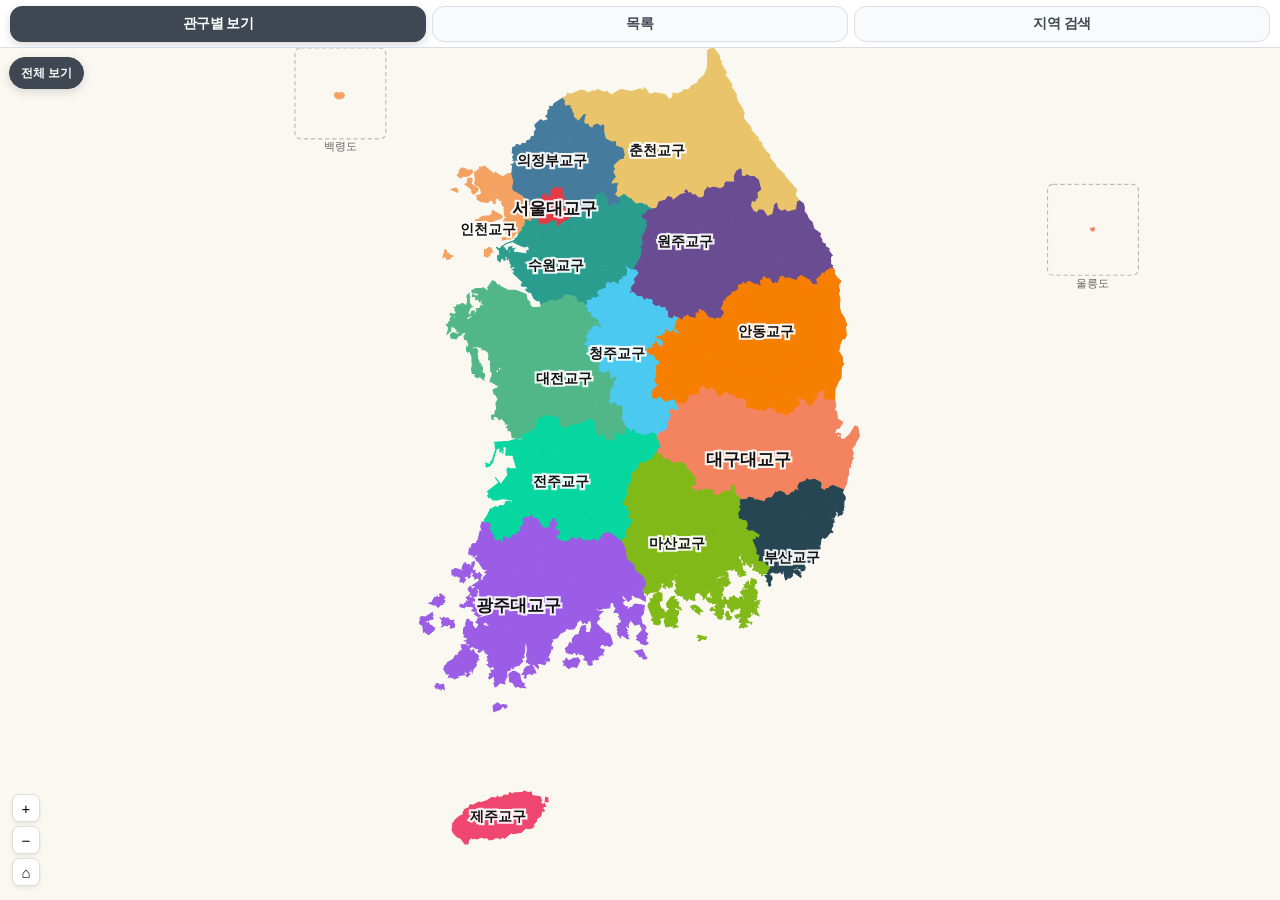
==== commit f2212e82: "Add files via upload" ====
--- a/diocese.html
+++ b/diocese.html
@@ -1,6 +1,13 @@
 <!DOCTYPE html>
 <html lang="ko">
 <head>
+<script>
+(function(){
+  var ua=(navigator.userAgent||'').toLowerCase();
+  var isIOS=/iphone|ipad|ipod/.test(ua) || (navigator.platform==='MacIntel' && navigator.maxTouchPoints>1);
+  if(isIOS){ document.documentElement.classList.add('ios-device'); }
+})();
+</script>
 <meta charset="UTF-8">
 <meta http-equiv="Cache-Control" content="no-cache, no-store, must-revalidate">
 <meta http-equiv="Pragma" content="no-cache">
@@ -12,6 +19,10 @@
 <title>교구지도</title>
 <style>
 :root{
+  --diocese-font-scale:1;
+  --ios-dio-font-scale:1;
+  --dio-effective-font-scale:calc(var(--dio-font-scale,1) * var(--ios-dio-font-scale,1));
+  --diocese-effective-font-scale:calc(var(--diocese-font-scale,1) * var(--ios-dio-font-scale,1));
   --d:#1F2A44;
   --d-lt:#E8EBF0;
   --bg:#EDE8E0;
@@ -24,15 +35,15 @@
   --r:12px;
   /* ── 치수 변수 ── */
   --header-h:   70px;
-  --tab-h:      55px;
+  --tab-h:      52px;
   --tab-btn-h:  40px;
   --icon-size:  35px;
   --icon-r:     12px;
   --icon-fs:    15px;
   /* ── 글자 크기 변수 ── */
-  --fs-header:  22px;
+  --fs-header:  18px;
   --fs-tab:     15px;
-  --fs-sub:     10px;
+  --fs-sub:     12px;
 }
 *,*::before,*::after{box-sizing:border-box;margin:0;padding:0;}
 html,body{height:100%;overflow:hidden;}
@@ -66,7 +77,8 @@
   transition:opacity .15s,transform .12s,box-shadow .15s;}
 .tab.on{background:var(--d);color:#fff;border-color:transparent;font-weight:700;
   box-shadow:0 2px 8px rgba(31,42,68,.28);}
-.tab:active{transform:scale(.97);}
+.tab:active{transform:scale(.992);}
+.tab.on,.tab.on:active{transform:none!important;}
 
 /* ── 뷰 컨테이너 ── */
 #main{flex:1;overflow:hidden;min-height:0;position:relative;background:var(--bg);}
@@ -74,7 +86,8 @@
 #map-view.on{display:flex;}
 #map-svg{width:100%;height:100%;cursor:grab;display:block;touch-action:none;position:absolute;top:0;left:0;}
 #map-svg:active{cursor:grabbing;}
-.dp{cursor:pointer;}
+.dp{cursor:pointer;transition:filter .08s ease,opacity .08s ease;}
+.dp.oai-dio-pressed{filter:brightness(.82);opacity:.88;}
 
 /* ── 인포카드 (v8 원본) ── */
 #card{position:absolute;top:10px;right:10px;width:206px;background:white;border-radius:13px;
@@ -84,8 +97,8 @@
 .c-gw{font-size:9px;font-weight:700;letter-spacing:.7px;opacity:.85;margin-bottom:3px;}
 .c-nm{font-size:18px;font-weight:700;line-height:1.2;margin-bottom:3px;}
 .c-rg{font-size:11px;opacity:.75;line-height:1.4;}
-.c-x{position:absolute;top:8px;right:8px;width:19px;height:19px;border-radius:50%;
-  background:rgba(0,0,0,0.15);border:none;cursor:pointer;font-size:10px;color:white;
+.c-x{position:absolute;top:8px;right:8px;width:26px;height:26px;border-radius:50%;
+  background:rgba(0,0,0,0.15);border:none;cursor:pointer;font-size:18px;font-weight:900;line-height:1;color:white;
   display:flex;align-items:center;justify-content:center;}
 .c-x:hover{background:rgba(0,0,0,0.3);}
 .c-bd{padding:10px 13px 12px;background:white;}
@@ -100,11 +113,13 @@
 .dd{font-size:11px;color:#555;padding:2px 0;border-bottom:.5px solid #f5f5f5;line-height:1.5;}
 .c-btn{display:flex;align-items:center;justify-content:center;gap:5px;font-size:12px;
   font-weight:500;color:white;border-radius:7px;padding:7px;border:none;width:100%;text-decoration:none;cursor:pointer;}
+.c-action-group{display:flex;flex-direction:column;gap:6px;}
+.c-btn.c-priest-btn{background:#0F766E!important;}
 .c-nurl{font-size:11px;color:#ccc;text-align:center;padding:3px 0;}
 
 /* ── 관구 버튼 ── */
 #gw-bar{position:absolute;top:10px;left:10px;display:flex;flex-direction:column;gap:5px;z-index:50;}
-.gb{padding:6px 14px;border-radius:20px;border:2px solid;font-size:12px;font-weight:700;
+.gb{padding:6px 14px;border-radius:20px;border:2px solid;font-size:calc(12px * var(--diocese-effective-font-scale,1));font-weight:700;
   cursor:pointer;background:white;box-shadow:0 2px 8px rgba(0,0,0,0.12);white-space:nowrap;}
 .gb.on{color:white!important;}
 .gb-all{color:#555!important;border-color:#bbb!important;font-weight:500;}
@@ -160,10 +175,10 @@
 .lv-sec-bdg{font-size:15px;font-weight:800;padding:7px 20px;border-radius:20px;color:#fff;flex-shrink:0;min-width:100px;text-align:center;}
 .lv-sec-cnt{font-size:14px;color:var(--sub);font-weight:500;}
 /* 카드 */
-.lv-card{background:var(--card);border-radius:var(--r);border:1px solid var(--bdr);
+.lv-card{background:var(--card);border-radius:var(--r);border:1.25px solid #C8B79F;
   box-shadow:0 1px 8px rgba(0,0,0,.06);margin-bottom:12px;overflow:hidden;cursor:pointer;
   transition:transform .12s,box-shadow .12s;}
-.lv-card:active{transform:scale(.983);box-shadow:none;}
+.lv-card.oai-touch-pressed{transform:translateY(6px) scale(.982);box-shadow:none;filter:brightness(.96);}
 /* top: 뱃지 + 교구전체명 */
 .lv-top{display:flex;align-items:center;justify-content:space-between;padding:12px 14px 0;gap:8px;}
 .lv-bdg{font-size:12px;font-weight:800;padding:4px 10px;border-radius:6px;color:#fff;white-space:nowrap;flex-shrink:0;}
@@ -182,6 +197,12 @@
 .lv-foot{border-top:1px solid #EDE8E2;padding:9px 14px;display:flex;align-items:center;justify-content:space-between;background:#FAF8F4;}
 .lv-url{font-size:12px;color:var(--d);overflow:hidden;text-overflow:ellipsis;white-space:nowrap;flex:1;min-width:0;}
 .lv-arr{font-size:15px;color:var(--dim);flex-shrink:0;margin-left:6px;}
+.lv-priest-link{flex-shrink:0;margin-left:8px;border:0;border-radius:7px;background:#0F766E;color:#fff;font-size:11px;font-weight:800;padding:5px 8px;font-family:inherit;}
+
+/* V2-21: 관구·교구지도 나의 교구 표시 */
+.lv-card.my-diocese-card{border-color:#B7791F;box-shadow:0 2px 12px rgba(183,121,31,.16);}
+.lv-my-diocese-badge{display:inline-flex;align-items:center;justify-content:center;margin-left:8px;padding:3px 10px;border-radius:999px;background:#FFF4D6;border:1.5px solid rgba(183,121,31,.46);color:#8A5A12;font-size:11.5px;font-weight:950;line-height:1.2;letter-spacing:-.03em;vertical-align:2px;white-space:nowrap;}
+.c-my-diocese-badge{display:none;margin-top:6px;padding:3px 8px;border-radius:999px;background:rgba(255,255,255,.94);border:1px solid rgba(183,121,31,.38);color:#1F2A44;font-size:10px;font-weight:900;line-height:1.2;letter-spacing:-.03em;box-shadow:0 2px 6px rgba(0,0,0,.08);}
 
 
 @media(display-mode:standalone){
@@ -194,8 +215,10 @@
 }
 
 /* OAI 20260504-5: 관구·교구 단독 화면 헤더 최종 표준화 */
-:root{--d:#1f2a44!important;--header-h:70px!important;--fs-header:20px!important;--fs-sub:11px!important;}
-html,body{width:100%!important;max-width:none!important;margin:0!important;overflow-x:hidden!important;}
+:root{
+  --diocese-font-scale:1;--d:#1f2a44!important;--header-h:70px!important;--fs-header:20px!important;--fs-sub:11px!important;}
+html,body{width:100%!important;max-width:none!important;margin:0!important;overflow-x:hidden!important;-webkit-text-size-adjust:100%;text-size-adjust:100%;}
+html.ios-device{--ios-dio-font-scale:.94;}
 body{background:var(--bg)!important;}
 header{width:100%!important;max-width:none!important;min-height:70px!important;height:70px!important;padding:0 16px!important;background:#1f2a44!important;background-image:none!important;background-color:#1f2a44!important;color:#fff!important;display:flex!important;align-items:center!important;border-bottom:0!important;box-shadow:none!important;box-sizing:border-box!important;}
 .hd{width:100%!important;display:flex!important;align-items:center!important;justify-content:space-between!important;}
@@ -214,46 +237,314 @@
 body > header{display:none!important;}
 @media(display-mode:standalone){body > header{display:none!important;}}
 
+
+
+/* OAI 20260504-final: 부모 앱 헤더를 사용하므로 iframe 내부 헤더는 항상 숨김 */
+body > header{display:none!important;visibility:hidden!important;height:0!important;min-height:0!important;padding:0!important;overflow:hidden!important;}
+#main{top:0!important;}
+#card .c-x{display:flex!important;align-items:center!important;justify-content:center!important;opacity:1!important;visibility:visible!important;pointer-events:auto!important;}
+
+
+/* v1: 헤더 아이콘 중앙 정렬 보정 */
+.hd-icon{line-height:1!important;display:flex!important;align-items:center!important;justify-content:center!important;overflow:hidden!important;font-family:"Apple SD Gothic Neo","Noto Sans KR",Arial,sans-serif!important;}
+
+html.oai-dio-external-stabilize *,
+html.oai-dio-external-return *{transition:none!important;animation:none!important;scroll-behavior:auto!important;}
+/* V3-S: 부모 앱에서 복귀 상태를 복원하므로 iframe 자체 전체 덮개는 만들지 않는다. */
+
 </style>
-<script id="oai-no-cache-runtime-20260501">
+<style id="oai-diocese-tab-standard-20260504">
+/* 관구교구 헤더 아래 탭 버튼 표준화 + 글자 크기 조절(지도 제외) */
+:root{
+  --diocese-font-scale:1;--dio-font-scale:1;--dio-effective-font-scale:calc(var(--dio-font-scale,1) * var(--ios-dio-font-scale,1));--diocese-effective-font-scale:calc(var(--diocese-font-scale,1) * var(--ios-dio-font-scale,1));}
+.tab-bar{height:52px!important;padding:9px 14px!important;gap:8px!important;background:#FFFBF2!important;border-top:0!important;border-bottom:1px solid #DDD5C8!important;align-items:center!important;}
+.tab{height:40px!important;min-height:40px!important;max-height:40px!important;border-radius:14px!important;font-size:15px!important;font-weight:800!important;background:#F8FAFC!important;color:#475569!important;border:1.5px solid #dde3ee!important;display:flex!important;align-items:center!important;justify-content:center!important;}
+.tab.on{background:#1F2A44!important;color:#fff!important;border-color:#1F2A44!important;box-shadow:0 3px 10px rgba(31,42,68,.22)!important;}
+
+
+
+
+
+#search-view #si,#search-view #sb{font-size:15px!important;}
+#search-view .sh{font-size:calc(11px * var(--dio-effective-font-scale,1))!important;}
+#search-view .se{font-size:calc(13px * var(--dio-effective-font-scale,1))!important;}
+#search-view .sl{font-size:calc(12px * var(--dio-effective-font-scale,1))!important;}
+#search-view .si-r-op{font-size:calc(11px * var(--dio-effective-font-scale,1))!important;}
+#search-view .sd{font-size:calc(16px * var(--dio-effective-font-scale,1))!important;}
+#search-view .sg{font-size:calc(12px * var(--dio-effective-font-scale,1))!important;}
+#search-view .si-r-url{font-size:calc(11px * var(--dio-effective-font-scale,1))!important;}
+#search-view .si-r-arr{font-size:15px!important;}
+#search-view .sot{font-size:calc(12px * var(--dio-effective-font-scale,1))!important;}
+#search-view .sod{font-size:calc(13px * var(--dio-effective-font-scale,1))!important;}
+#search-view .sodd{font-size:calc(12px * var(--dio-effective-font-scale,1))!important;}
+#list-view .lv-sec-bdg{font-size:15px!important;}
+#list-view .lv-sec-cnt{font-size:calc(14px * var(--dio-effective-font-scale,1))!important;}
+#list-view .lv-bdg{font-size:calc(12px * var(--dio-effective-font-scale,1))!important;}
+#list-view .lv-op{font-size:calc(11.5px * var(--dio-effective-font-scale,1))!important;}
+#list-view .lv-name{font-size:calc(17px * var(--dio-effective-font-scale,1))!important;}
+#list-view .lv-rg,#list-view .lv-det{font-size:calc(13px * var(--dio-effective-font-scale,1))!important;}
+#list-view .lv-parish-count{font-size:calc(8px * var(--dio-effective-font-scale,1))!important;}
+#list-view .lv-parish-count b{font-size:calc(12px * var(--dio-effective-font-scale,1))!important;}
+#list-view .lv-parish-count span{font-size:calc(7px * var(--dio-effective-font-scale,1))!important;}
+#list-view .lv-url{font-size:calc(12px * var(--dio-effective-font-scale,1))!important;}
+#list-view .lv-arr{font-size:15px!important;}
+@media(max-width:360px){}
+</style>
+
+
+<style id="oai-touch-ux-standard-20260506">
+/* OAI 20260506: 공통 터치 UX 표준화 */
+.oai-touch-pressed{
+  transform:scale(.992)!important;
+  filter:brightness(.995)!important;
+  transition:transform .12s ease, filter .12s ease!important;
+}
+.oai-touchable{
+  transition:transform .12s ease, filter .12s ease!important;
+  will-change:transform;
+}
+</style>
+
+<style id="oai-diocese-smooth-entry-20260506">
+/* 관구·교구 첫 표시/탭 전환 부드럽게 */
+#map-view.on,#list-view.on,#search-view.on{animation:oaiDioFadeIn .22s ease both;}
+@keyframes oaiDioFadeIn{from{opacity:.01}to{opacity:1}}
+html.oai-dio-returning #map-view.on,html.oai-dio-returning #list-view.on,html.oai-dio-returning #search-view.on{animation:none!important;}
+</style>
+
+
+<style id="oai-ios-ui-density-v22">
+/* iPhone 관구·교구 iframe 내부 UI 밀도 보정 */
+html.ios-device{--ios-dio-ui-scale:.96;}
+html.ios-device .tab-bar{height:52px!important;padding:9px 14px!important;gap:8px!important;align-items:center!important;}
+html.ios-device .tab{height:40px!important;min-height:40px!important;max-height:40px!important;border-radius:14px!important;font-size:15px!important;line-height:1.1!important;}
+html.ios-device #gw-bar{gap:6px!important;padding:7px 9px!important;}
+html.ios-device .gb{min-height:34px!important;padding:0 10px!important;border-radius:11px!important;}
+html.ios-device #card{width:170px!important;border-radius:13px!important;}
+html.ios-device .c-hd{padding:12px 13px!important;}
+html.ios-device .c-bd{padding:10px 13px 12px!important;}
+html.ios-device .c-x{width:26px!important;height:26px!important;font-size:18px!important;}
+html.ios-device .c-dtbtn,
+html.ios-device .c-btn{min-height:38px!important;border-radius:10px!important;}
+html.ios-device #search-view .ss{padding:10px 11px!important;}
+html.ios-device #search-view #si,
+html.ios-device #search-view #sb{height:38px!important;border-radius:10px!important;}
+html.ios-device #sres{padding:10px 11px!important;}
+html.ios-device .si-r,
+html.ios-device .lv-card{border-radius:12px!important;padding:10px 12px!important;}
+html.ios-device .cb{width:34px!important;height:34px!important;border-radius:10px!important;}
+</style>
+
+<style id="oai-diocese-latin-cross">
+/* 관구·교구 단독 화면 헤더 십자가를 라틴 십자가 비율로 통일 */
+.hd-icon{position:relative!important;font-size:0!important;overflow:hidden!important;}
+.hd-icon::before,.hd-icon::after{content:"";position:absolute;left:50%;background:#fff;border-radius:2px;display:block;}
+.hd-icon::before{top:50%;width:3px;height:24px;transform:translate(-50%,-50%);}
+.hd-icon::after{top:42%;width:14px;height:3px;transform:translate(-50%,-50%);}
+</style>
+
+
+<style id="oai-diocese-website-ui-standard-V13">
+/* 관구·교구 내부 화면도 웹사이트 카드/탭 기준으로 맞춘다. */
+:root{
+  --header-h:70px;
+  --tab-h:52px;
+  --tab-btn-h:40px;
+  --fs-header:18px;
+  --fs-sub:12px;
+  --fs-tab:15px;
+}
+header{height:var(--header-h)!important;min-height:var(--header-h)!important;max-height:var(--header-h)!important;}
+.hd h1{font-size:18px!important;line-height:1.2!important;}
+.hd-sub{font-size:12px!important;line-height:1.2!important;}
+.tab-bar{height:52px!important;min-height:52px!important;max-height:52px!important;padding:9px 14px!important;gap:8px!important;box-sizing:border-box!important;}
+.tab{height:40px!important;min-height:40px!important;max-height:40px!important;border-radius:14px!important;font-size:15px!important;line-height:1.1!important;}
+#search-view .sl,#list-view .lv-bdg{font-size:calc(12px * var(--dio-effective-font-scale,1))!important;}
+#search-view .si-r-op,#list-view .lv-op{font-size:calc(11.5px * var(--dio-effective-font-scale,1))!important;}
+#search-view .sd,#list-view .lv-name{font-size:calc(17px * var(--dio-effective-font-scale,1))!important;line-height:1.38!important;}
+#search-view .sg,#list-view .lv-rg,#list-view .lv-det{font-size:calc(13px * var(--dio-effective-font-scale,1))!important;line-height:1.55!important;}
+#search-view .si-r-url,#list-view .lv-url{font-size:calc(12px * var(--dio-effective-font-scale,1))!important;}
+#search-view .si-r-arr,#list-view .lv-arr{font-size:15px!important;}
+</style>
+
+
+<style id="oai-diocese-card-spacing-website-standard-V13">
+/* 관구·교구 목록 카드 간격을 웹사이트 목록 카드 기준으로 맞춘다. */
+#list-view .lv-card{margin-bottom:4px!important;}
+#list-view .lv-card:last-child{margin-bottom:0!important;}
+</style>
+
+
+
+<style id="oai-diocese-search-input-standard-V13">
+#search-view #si{
+  font-size:15px!important;
+  color:#374151!important;
+  -webkit-text-fill-color:#374151!important;
+  font-weight:600!important;
+}
+#search-view #si::placeholder{
+  color:#9ca3af!important;
+  -webkit-text-fill-color:#9ca3af!important;
+  opacity:1!important;
+  font-weight:500!important;
+}
+</style>
+
+<style id="oai-diocese-structure-font-lock-V13">
+/* V13: 관구·교구 헤더/탭은 A 글자 크기 조절과 분리한다. */
+.hd h1{font-size:20px!important;line-height:1.24!important;}
+.hd-sub{font-size:11px!important;line-height:1.25!important;}
+.tab{font-size:15px!important;line-height:1.1!important;}
+.gb{font-size:12px!important;}
+#si{font-size:15px!important;}
+</style>
+
+
+<!-- V2-115: 관구·교구 스타일 동기화 규칙
+  - 관구·교구는 별도 diocese.html 파일로 유지한다.
+  - 단, 색상/글자/탭/카드/검색창/compact 기준은 메인 앱 style.css 기준을 따라간다.
+  - 이후 관구·교구만 별도 크기나 색을 덧씌우지 말고, 이 동기화 블록 안에서만 조정한다.
+  - 기능 로직, 지도 데이터, 외부 링크, 탭 전환 로직은 변경하지 않는다.
+-->
+<style id="oai-diocese-main-app-style-sync-V2-115">
+:root{
+  --dio-main-header: #3F4752;
+  --dio-main-header-dark: #2F3742;
+  --dio-app-bg: #fbf8f1;
+  --dio-card-bg: #ffffff;
+  --dio-card-soft: #F8FAFC;
+  --dio-line: #D8DEE8;
+  --dio-line-soft: #E6EAF0;
+  --dio-text: #1F2937;
+  --dio-muted: #6B7280;
+  --dio-gold: #C9A96A;
+  --diocese-font-scale: 1;
+  --dio-effective-font-scale: calc(var(--diocese-font-scale,1) * var(--ios-dio-font-scale,1));
+  --diocese-effective-font-scale: calc(var(--diocese-font-scale,1) * var(--ios-dio-font-scale,1));
+  --d: var(--dio-main-header) !important;
+  --bg: var(--dio-app-bg) !important;
+  --card: var(--dio-card-bg) !important;
+  --card-sub: var(--dio-card-soft) !important;
+  --bdr: var(--dio-line) !important;
+  --tx: var(--dio-text) !important;
+  --sub: var(--dio-muted) !important;
+  --dim: #8B95A1 !important;
+  --r: 14px !important;
+  --tab-h: 48px !important;
+  --tab-btn-h: 36px !important;
+  --fs-tab: 13.8px !important;
+}
+html,body{background:var(--dio-app-bg)!important;color:var(--dio-text)!important;font-family:'Apple SD Gothic Neo','Noto Sans KR','Malgun Gothic',sans-serif!important;-webkit-text-size-adjust:100%;text-size-adjust:100%;}
+#main,#map-view,#search-view,#list-view{background:var(--dio-app-bg)!important;}
+.tab-bar{height:var(--tab-h)!important;min-height:var(--tab-h)!important;max-height:var(--tab-h)!important;padding:7px 10px!important;gap:6px!important;background:var(--dio-card-bg)!important;border-top:0!important;border-bottom:1px solid var(--dio-line)!important;box-shadow:0 2px 8px rgba(31,41,55,.04)!important;}
+.tab{height:var(--tab-btn-h)!important;min-height:var(--tab-btn-h)!important;max-height:var(--tab-btn-h)!important;border-radius:12px!important;padding:0 8px!important;background:var(--dio-card-soft)!important;color:var(--dio-main-header)!important;border:1.3px solid var(--dio-line)!important;font-size:calc(var(--fs-tab) * var(--dio-effective-font-scale,1))!important;font-weight:850!important;letter-spacing:-.035em!important;line-height:1.1!important;box-shadow:none!important;}
+.tab.on{background:var(--dio-main-header)!important;color:#fff!important;border-color:var(--dio-main-header)!important;box-shadow:0 3px 10px rgba(63,71,82,.20)!important;}
+#gw-bar{top:9px!important;left:9px!important;gap:5px!important;}
+.gb{min-height:32px!important;padding:0 11px!important;border-radius:999px!important;border-width:1.5px!important;font-size:calc(11.5px * var(--dio-effective-font-scale,1))!important;font-weight:850!important;background:rgba(255,255,255,.96)!important;box-shadow:0 2px 8px rgba(31,41,55,.08)!important;}
+.gb.on{color:#fff!important;box-shadow:0 3px 10px rgba(31,41,55,.16)!important;}
+.gb-all{color:var(--dio-main-header)!important;border-color:rgba(63,71,82,.32)!important;}
+.gb-all.on{background:var(--dio-main-header)!important;border-color:var(--dio-main-header)!important;color:#fff!important;}
+#card{border-radius:14px!important;border:1px solid rgba(31,41,55,.12)!important;box-shadow:0 10px 24px rgba(31,41,55,.18)!important;}
+.c-x{width:24px!important;height:24px!important;font-size:17px!important;line-height:1!important;}
+.c-n{font-size:calc(23px * var(--dio-effective-font-scale,1))!important;}
+.c-gw,.c-rg,.c-lbl,.c-nurl{font-size:calc(10.5px * var(--dio-effective-font-scale,1))!important;}
+.c-btn{min-height:36px!important;border-radius:10px!important;font-size:calc(11.5px * var(--dio-effective-font-scale,1))!important;}
+#search-view{padding:12px!important;}
+#list-view{padding:12px 12px 52px!important;}
+#search-view .ss{gap:7px!important;padding:0!important;margin-bottom:9px!important;}
+#search-view #si,#search-view #sb{height:38px!important;border-radius:11px!important;font-size:calc(13.5px * var(--dio-effective-font-scale,1))!important;}
+#search-view #si{background:var(--dio-card-bg)!important;border-color:var(--dio-line)!important;color:var(--dio-text)!important;}
+#search-view #sb{background:var(--dio-main-header)!important;color:#fff!important;}
+.si-r,.lv-card{background:var(--dio-card-bg)!important;border:1px solid var(--dio-line)!important;border-radius:13px!important;box-shadow:0 3px 10px rgba(31,41,55,.05)!important;}
+.si-r{margin-bottom:8px!important;}
+.lv-card{margin-bottom:6px!important;padding:11px 12px!important;}
+.si-r-foot,.lv-foot{background:#FFFDF7!important;border-top:1px solid var(--dio-line-soft)!important;}
+#search-view .sl,#list-view .lv-bdg{font-size:calc(11.2px * var(--dio-effective-font-scale,1))!important;font-weight:850!important;}
+#search-view .si-r-op,#list-view .lv-op{font-size:calc(10.6px * var(--dio-effective-font-scale,1))!important;}
+#search-view .sd,#list-view .lv-name{font-size:calc(15.5px * var(--dio-effective-font-scale,1))!important;line-height:1.35!important;font-weight:850!important;color:var(--dio-text)!important;}
+#search-view .sg,#list-view .lv-rg,#list-view .lv-det{font-size:calc(12px * var(--dio-effective-font-scale,1))!important;line-height:1.48!important;color:var(--dio-muted)!important;}
+#search-view .si-r-url,#list-view .lv-url{font-size:calc(11.2px * var(--dio-effective-font-scale,1))!important;color:var(--dio-main-header)!important;}
+#search-view .si-r-arr,#list-view .lv-arr{font-size:14px!important;color:#9CA3AF!important;}
+#list-view .lv-sec{margin:0 0 10px!important;padding:11px 12px!important;border-radius:14px!important;background:var(--dio-card-bg)!important;border:1px solid var(--dio-line)!important;}
+#list-view .lv-sec-bdg{min-width:84px!important;padding:6px 14px!important;font-size:calc(13px * var(--dio-effective-font-scale,1))!important;border-radius:999px!important;}
+#list-view .lv-sec-cnt{font-size:calc(12.5px * var(--dio-effective-font-scale,1))!important;}
+.lv-ico{width:46px!important;height:46px!important;border-radius:13px!important;font-size:25px!important;background:var(--dio-card-soft)!important;}
+.lv-priest-link{background:#0F766E!important;border-radius:9px!important;font-size:calc(10.8px * var(--dio-effective-font-scale,1))!important;padding:5px 8px!important;}
+.lv-parish-count{background:rgba(63,71,82,.06)!important;border:1px solid rgba(63,71,82,.12)!important;color:var(--dio-main-header)!important;}
+.lv-card.my-diocese-card{border-color:var(--dio-gold)!important;box-shadow:0 4px 14px rgba(183,121,31,.12)!important;}
+@media(max-width:370px) and (max-height:820px){
+  :root{--diocese-font-scale:.90;--tab-h:44px!important;--tab-btn-h:32px!important;--fs-tab:12.8px!important;}
+  .tab-bar{padding:6px 8px!important;gap:5px!important;}
+  .tab{border-radius:10px!important;padding:0 6px!important;}
+  #gw-bar{top:7px!important;left:7px!important;gap:4px!important;}
+  .gb{min-height:29px!important;padding:0 9px!important;font-size:calc(10.8px * var(--dio-effective-font-scale,1))!important;}
+  #card{width:166px!important;top:6px!important;right:6px!important;border-radius:12px!important;}
+  .c-hd{padding:10px 11px!important;}
+  .c-bd{padding:9px 11px 11px!important;}
+  .c-x{width:22px!important;height:22px!important;font-size:16px!important;top:7px!important;right:7px!important;}
+  .c-n{font-size:calc(21px * var(--dio-effective-font-scale,1))!important;}
+  .c-btn{min-height:34px!important;}
+  #search-view{padding:10px!important;}
+  #list-view{padding:10px 10px 46px!important;}
+  #search-view #si,#search-view #sb{height:35px!important;border-radius:10px!important;}
+  .si-r{margin-bottom:7px!important;}
+  .si-r-top{padding:10px 11px 0!important;}
+  .si-r-foot{padding:7px 11px!important;}
+  .lv-card{padding:9px 10px!important;border-radius:12px!important;margin-bottom:5px!important;}
+  .lv-ico{width:40px!important;height:40px!important;border-radius:11px!important;font-size:22px!important;}
+  #search-view .sd,#list-view .lv-name{font-size:calc(14.5px * var(--dio-effective-font-scale,1))!important;}
+  #search-view .sg,#list-view .lv-rg,#list-view .lv-det{font-size:calc(11.4px * var(--dio-effective-font-scale,1))!important;}
+  #list-view .lv-sec{padding:9px 10px!important;margin-bottom:8px!important;}
+  #list-view .lv-sec-bdg{min-width:76px!important;padding:5px 11px!important;font-size:calc(12px * var(--dio-effective-font-scale,1))!important;}
+}
+</style>
+<script id="oai-diocese-parent-style-sync-V2-115">
 (function(){
-  try{
-    var u = new URL(location.href);
-    if(u.searchParams.has('v')){
-      u.searchParams.delete('v');
-      history.replaceState(history.state, document.title, u.pathname + (u.search || '') + u.hash);
+  function clean(v){ return String(v || '').trim(); }
+  function parentVar(cs, names, fallback){
+    for(var i=0;i<names.length;i++){
+      var v = clean(cs.getPropertyValue(names[i]));
+      if(v) return v;
     }
-  }catch(e){}
-  try{
-    if('serviceWorker' in navigator){
-      navigator.serviceWorker.getRegistrations().then(function(regs){
-        regs.forEach(function(reg){ try{ reg.unregister(); }catch(e){} });
-      }).catch(function(){});
-    }
-    if(window.caches && caches.keys){
-      caches.keys().then(function(keys){
-        keys.forEach(function(k){ try{ caches.delete(k); }catch(e){} });
-      }).catch(function(){});
-    }
-  }catch(e){}
+    return fallback;
+  }
+  function syncDioceseStyleFromParent(){
+    try{
+      if(!window.parent || window.parent === window || !window.parent.document) return;
+      var pRoot = window.parent.document.documentElement;
+      var cs = window.parent.getComputedStyle(pRoot);
+      var root = document.documentElement;
+      root.style.setProperty('--dio-main-header', parentVar(cs, ['--oai-parish-header','--cathedral-category-final','--parish-bg'], '#3F4752'));
+      root.style.setProperty('--dio-main-header-dark', parentVar(cs, ['--cathedral-category-dark','--church-main-2'], '#2F3742'));
+      root.style.setProperty('--dio-app-bg', parentVar(cs, ['--bg-color','--ui-bg'], '#fbf8f1'));
+      root.style.setProperty('--dio-card-bg', parentVar(cs, ['--ui-card','--card-bg'], '#ffffff'));
+      root.style.setProperty('--dio-card-soft', parentVar(cs, ['--ui-surface','--church-soft-2'], '#F8FAFC'));
+      root.style.setProperty('--dio-line', parentVar(cs, ['--ui-line-strong','--oai-btn-border','--border'], '#D8DEE8'));
+      root.style.setProperty('--dio-line-soft', parentVar(cs, ['--ui-line','--line-soft'], '#E6EAF0'));
+      root.style.setProperty('--dio-text', parentVar(cs, ['--ink','--text-main'], '#1F2937'));
+      root.style.setProperty('--dio-muted', parentVar(cs, ['--addr-color','--text-sub'], '#6B7280'));
+      root.style.setProperty('--dio-gold', parentVar(cs, ['--oai-gold-border','--gold2','--gold'], '#C9A96A'));
+      root.style.setProperty('--diocese-font-scale', parentVar(cs, ['--app-font-scale'], '1'));
+      document.documentElement.classList.add('oai-diocese-main-style-synced');
+    }catch(e){ /* same-origin이 아닐 때는 diocese.html 내부 기본값을 사용한다. */ }
+  }
+  if(document.readyState === 'loading') document.addEventListener('DOMContentLoaded', syncDioceseStyleFromParent);
+  else syncDioceseStyleFromParent();
+  window.addEventListener('pageshow', syncDioceseStyleFromParent);
+  document.addEventListener('visibilitychange', function(){ if(!document.hidden) syncDioceseStyleFromParent(); });
 })();
 </script>
 
-<style id="oai-diocese-tab-standard-20260504">
-/* 관구교구 헤더 아래 탭 버튼 표준화 */
-.tab-bar{height:55px!important;padding:8px 10px!important;gap:8px!important;background:#FFFBF2!important;border-top:0!important;border-bottom:1px solid #DDD5C8!important;align-items:center!important;}
-.tab{height:40px!important;border-radius:12px!important;font-size:15px!important;font-weight:800!important;background:#F8FAFC!important;color:#475569!important;border:1.5px solid #CBD5E1!important;display:flex!important;align-items:center!important;justify-content:center!important;}
-.tab.on{background:#1F2A44!important;color:#fff!important;border-color:#1F2A44!important;box-shadow:0 3px 10px rgba(31,42,68,.22)!important;}
-</style>
 </head>
 <body>
 <header>
-  <div class="hd"><div class="hd-left"><span class="hd-icon">⛪</span><div class="hd-titles"><h1>한국 천주교 교구 지도</h1><span class="hd-sub">한국천주교 3개관구.16개교구</span></div></div></div>
+  <div class="hd"><div class="hd-left"><span class="hd-icon" aria-hidden="true"></span><div class="hd-titles"><h1>한국 천주교 교구 지도</h1><span class="hd-sub">한국천주교 3개관구.16개교구</span></div></div></div>
 </header>
 <div class="tab-bar">
   <div class="tab on" data-tab="gwangu">관구별 보기</div>
-  <div class="tab" data-tab="list">📋 목록</div>
-  <div class="tab" data-tab="search">🔍 지역 검색</div>
+  <div class="tab" data-tab="list">목록</div>
+  <div class="tab" data-tab="search">지역 검색</div>
 </div>
 <div id="main">
   <div id="map-view" class="on">
@@ -319,9 +610,6 @@
 
     <div id="gw-bar">
       <button class="gb on gb-all" data-gw="" onclick="filterGw(this)">전체 보기</button>
-      <button class="gb" data-gw="서울관구" style="color:#1a6bb5;border-color:#1a6bb5" onclick="filterGw(this)">서울관구</button>
-      <button class="gb" data-gw="대구관구" style="color:#c05a00;border-color:#c05a00" onclick="filterGw(this)">대구관구</button>
-      <button class="gb" data-gw="광주관구" style="color:#7a1fa2;border-color:#7a1fa2" onclick="filterGw(this)">광주관구</button>
     </div>
 
     <div id="card">
@@ -352,7 +640,7 @@
   <div id="search-view">
     <div class="ss">
       <div class="sr">
-        <input id="si" type="text" placeholder="지역명 검색 (예 : 서울, 전주, 평창, 제주)">
+        <input id="si" type="text" placeholder="지역명 검색 (예 : 서울, 전주, 평창, 제주)" autocomplete="off" autocorrect="off" autocapitalize="off" spellcheck="false" inputmode="search" enterkeyhint="done">
         <button id="sb" onclick="doSearch()">검색</button>
       </div>
       <div class="sh">도 · 시 · 군 이름으로 검색 &nbsp;|&nbsp; 3개 관구 · 16개 교구</div>
@@ -389,6 +677,7 @@
     "gwangu": "서울관구",
     "parishes": 233,
     "url": "https://aos.catholic.or.kr/index",
+    "priestUrl": "https://aos.catholic.or.kr/pro10315",
     "region": "서울 전지역",
     "detail": ["서울 전지역"]
   },
@@ -397,6 +686,7 @@
     "gwangu": "서울관구",
     "parishes": 135,
     "url": "http://www.caincheon.or.kr/",
+    "priestUrl": "http://www.caincheon.or.kr/father/father_list.do",
     "region": "인천 전지역, 경기 서부",
     "detail": [
       "인천 전지역",
@@ -408,6 +698,7 @@
     "gwangu": "서울관구",
     "parishes": 222,
     "url": "https://www.casuwon.or.kr/",
+    "priestUrl": "https://www.casuwon.or.kr/priest/priest",
     "region": "경기 남부",
     "detail": [
       "경기 남부 (수원·광주·과천·광명·군포·성남·시흥일부·안산일부·안성·안양·양평·여주·오산·용인·의왕·이천·평택·하남·화성)"
@@ -418,6 +709,7 @@
     "gwangu": "서울관구",
     "parishes": 88,
     "url": "http://ucatholic.or.kr/",
+    "priestUrl": "http://ucatholic.or.kr/bbs/board.php?bo_table=priest",
     "region": "경기 북부",
     "detail": [
       "경기 북부 (의정부·고양·구리·남양주·동두천·양주·연천·파주)"
@@ -428,6 +720,7 @@
     "gwangu": "서울관구",
     "parishes": 54,
     "url": "http://www.wjcatholic.or.kr/",
+    "priestUrl": "http://www.wjcatholic.or.kr/company/sajedan",
     "region": "강원 남부, 충북 북부, 경북 봉화(석포면)",
     "detail": [
       "강원 남부 (원주·삼척·영월·정선·태백·횡성·동해일부·평창일부)",
@@ -440,6 +733,7 @@
     "gwangu": "서울관구",
     "parishes": 62,
     "url": "https://www.cccatholic.or.kr/",
+    "priestUrl": "https://www.cccatholic.or.kr/diocese/priest/priest",
     "region": "강원 북부, 경기 동북부",
     "detail": [
       "강원 북부 (춘천·강릉·고성·속초·양구·양양·인제·철원·홍천·화천·동해일부·평창일부)",
@@ -451,6 +745,7 @@
     "gwangu": "서울관구",
     "parishes": 145,
     "url": "https://www.djcatholic.or.kr/home/",
+    "priestUrl": "https://www.djcatholic.or.kr/home/pages/priest_list.php",
     "region": "대전 전지역, 세종 일부, 충남 전지역",
     "detail": [
       "대전 전지역",
@@ -463,6 +758,7 @@
     "gwangu": "대구관구",
     "parishes": 164,
     "url": "https://www.daegu-archdiocese.or.kr/",
+    "priestUrl": "https://www.daegu-archdiocese.or.kr/page/priest.html?srl=priest",
     "region": "대구, 경북 남부",
     "detail": [
       "대구 전지역",
@@ -474,6 +770,7 @@
     "gwangu": "대구관구",
     "parishes": 82,
     "url": "https://www.cdcj.or.kr/",
+    "priestUrl": "https://www.cdcj.or.kr/diocese/priest/priest",
     "region": "충북 중남부, 세종 일부",
     "detail": [
       "충북 중남부 (청주·충주·진천·증평·음성·옥천·영동·괴산·보은)",
@@ -485,6 +782,7 @@
     "gwangu": "대구관구",
     "parishes": 41,
     "url": "https://www.acatholic.or.kr/",
+    "priestUrl": "https://www.acatholic.or.kr/sub2/sub1.asp",
     "region": "경북 북부",
     "detail": [
       "경북 북부 (안동·영덕·울진·영양·청송·문경·상주·영주·봉화(석포면 제외한 전지역)·예천·의성)"
@@ -495,6 +793,7 @@
     "gwangu": "대구관구",
     "parishes": 75,
     "url": "https://cathms.kr/",
+    "priestUrl": "https://cathms.kr/saje",
     "region": "경남 서부",
     "detail": [
       "경남 서부 (창원·창녕·함안·의령·진주·거창·산청·함양·합천·남해·사천·하동·고성·통영·거제, 김해일부, 밀양일부)"
@@ -505,6 +804,7 @@
     "gwangu": "대구관구",
     "parishes": 125,
     "url": "https://www.catholicbusan.or.kr/",
+    "priestUrl": "https://www.catholicbusan.or.kr/clergy/priest",
     "region": "부산, 울산, 경남 동부",
     "detail": [
       "부산 전지역",
@@ -517,6 +817,7 @@
     "gwangu": "광주관구",
     "parishes": 143,
     "url": "https://www.gjcatholic.or.kr/",
+    "priestUrl": "https://www.gjcatholic.or.kr/priest/priests",
     "region": "광주, 전남 전지역",
     "detail": [
       "광주 전지역",
@@ -528,6 +829,7 @@
     "gwangu": "광주관구",
     "parishes": 96,
     "url": "https://jcatholic.or.kr/index.php",
+    "priestUrl": "https://www.jcatholic.or.kr/theme/main/pages/priest.php?st=diocese",
     "region": "전북 전지역, 충남 논산(연무읍)",
     "detail": [
       "전북 전지역",
@@ -539,6 +841,7 @@
     "gwangu": "광주관구",
     "parishes": 31,
     "url": "https://www.diocesejeju.or.kr/",
+    "priestUrl": "https://www.diocesejeju.or.kr/diocese_father",
     "region": "제주도 전지역",
     "detail": [
       "제주도 전지역 (제주·서귀포)"
@@ -549,6 +852,7 @@
     "gwangu": "군종교구",
     "parishes": 0,
     "url": "https://www.gunjong.or.kr/",
+    "priestUrl": "https://www.gunjong.or.kr/organization/index.asp?SearchArmyCd=",
     "region": "육·해·공군 전체",
     "detail": [
       "육·해·공군 전체"
@@ -1150,30 +1454,47 @@
   '광주대교구':'💜','전주교구':'🌿','제주교구':'🌸',
   '군종교구':'🎖️'
 };
+const MY_DIOCESE_STORAGE_KEY='oai_my_diocese_name';
+function getMyDioceseName(){
+  try{return (localStorage.getItem(MY_DIOCESE_STORAGE_KEY)||'').trim();}
+  catch(e){return '';}
+}
+function isMyDioceseName(name){
+  const mine=getMyDioceseName();
+  return !!(mine&&name&&mine===name);
+}
+function appendMyDioceseBadge(target){
+  if(!target)return null;
+  const badge=document.createElement('span');
+  badge.className='lv-my-diocese-badge';
+  badge.textContent='나의 교구';
+  target.appendChild(badge);
+  return badge;
+}
 function buildListView(){
   const gws=[
-    {key:'서울관구',col:'#1a6bb5',dioceses:['서울대교구','인천교구','수원교구','의정부교구','원주교구','춘천교구','대전교구']},
-    {key:'대구관구',col:'#c05a00',dioceses:['대구대교구','청주교구','안동교구','마산교구','부산교구']},
-    {key:'광주관구',col:'#7a1fa2',dioceses:['광주대교구','전주교구','제주교구']},
+    {key:'서울관구',col:'#2563EB',dioceses:['서울대교구','인천교구','수원교구','의정부교구','원주교구','춘천교구','대전교구']},
+    {key:'대구관구',col:'#B7791F',dioceses:['대구대교구','청주교구','안동교구','마산교구','부산교구']},
+    {key:'광주관구',col:'#7C3AED',dioceses:['광주대교구','전주교구','제주교구']},
     {key:'군종교구',col:'#4A5568',dioceses:['군종교구']},
   ];
   const wrap=document.getElementById('list-content');
   wrap.innerHTML='';
+  const myName=getMyDioceseName();
+  if(myName && DIOCESE_META[myName]){
+    wrap.appendChild(makeRow((DIOCESE_META[myName]&&DIOCESE_META[myName].region)||'', myName));
+  }
   gws.forEach(function(g){
-    // ── 관구 섹션 헤더 ──
-    const sec=document.createElement('div');sec.className='lv-sec';
-    const secBdg=document.createElement('span');secBdg.className='lv-sec-bdg';
-    secBdg.style.background=g.col;secBdg.textContent=g.key;
-    sec.appendChild(secBdg);
-    wrap.appendChild(sec);
     // ── 교구 카드 ──
     g.dioceses.forEach(function(dName){
+      if(myName && dName === myName) return;
       const m=DIOCESE_META[dName];if(!m)return;
       const isArchdiocese=dName.includes('대교구');
       const dets=(m.detail||[]).filter(function(x){return x.trim()!==m.region.trim();});
       const regionFull=m.region+(dets.length?'·'+dets.join('·'):'');
 
-      const card=document.createElement('div');card.className='lv-card';
+      const isMine=isMyDioceseName(dName);
+      const card=document.createElement('div');card.className='lv-card'+(isMine?' my-diocese-card':'');
 
       // top: 뱃지(대교구/교구) + 오른쪽 "천주교 XX교구"
       const top=document.createElement('div');top.className='lv-top';
@@ -1181,7 +1502,7 @@
       bdg.style.background=g.col;
       bdg.textContent=g.key;
       const op=document.createElement('span');op.className='lv-op';
-      op.textContent='천주교 '+dName;
+      if(isMine) appendMyDioceseBadge(op);
       top.appendChild(bdg);top.appendChild(op);
 
       // body: 아이콘 + (교구명 + 지역)
@@ -1189,7 +1510,13 @@
       const ico=document.createElement('div');ico.className='lv-ico';
       ico.textContent='⛪';
       const info=document.createElement('div');info.className='lv-info';
-      const nm=document.createElement('div');nm.className='lv-name';nm.textContent=(dName==='군종교구')?dName:(dName+' · '+(m.parishes||0)+'개 본당');
+      const nm=document.createElement('div');nm.className='lv-name';
+      if(dName==='춘천교구' || dName==='부산교구'){
+        nm.textContent=dName+' · '+(m.parishes||0)+'개 본당(해외본당 제외)';
+      }else{
+        nm.textContent=(dName==='군종교구')?dName:(dName+' · '+(m.parishes||0)+'개 본당');
+      }
+      if(isMine) appendMyDioceseBadge(nm);
       const rg=document.createElement('div');rg.className='lv-rg';
       rg.innerHTML='📍 '+m.region;
       info.appendChild(nm);info.appendChild(rg);
@@ -1207,17 +1534,49 @@
       const url=document.createElement('span');url.className='lv-url';
       url.textContent=m.url?m.url.replace(/^https?:\/\//,'').replace(/\/$/,''):'홈페이지 없음';
       const arr=document.createElement('span');arr.className='lv-arr';arr.textContent='›';
-      foot.appendChild(url);foot.appendChild(arr);
+      foot.appendChild(url);
+      if(m.priestUrl){
+        const priestBtn=document.createElement('button');
+        priestBtn.type='button';
+        priestBtn.className='lv-priest-link';
+        priestBtn.textContent='✝ 사제찾기';
+        priestBtn.dataset.dioUrl=m.priestUrl;
+        priestBtn.dataset.dioSource='priest';
+        priestBtn.dataset.dioKey=dName;
+        foot.appendChild(priestBtn);
+      }
+      foot.appendChild(arr);
 
       card.appendChild(top);card.appendChild(body);card.appendChild(foot);
-      if(m.url){card.addEventListener('click',(function(u){return function(){
-        openDioceseUrl(u,'list');
-      };})(m.url));}
+      if(m.url){
+        card.dataset.dioUrl = m.url;
+        card.dataset.dioSource = 'list';
+        card.dataset.dioKey = dName;
+        /* 관구교구 목록 홈페이지 이동은 아래 전역 [data-dio-url] 캡처 핸들러 한 곳에서만 처리한다.
+           개별 카드 click 핸들러까지 함께 두면 외부 이동 직전/복귀 직후 중복 실행되어 화면이 흔들릴 수 있다. */
+      }
       wrap.appendChild(card);
     });
   });
 }
 
+
+
+
+(function(){
+  var KEY='prayer_font_size', BASE=16;
+  function currentScale(){
+    var px=parseInt(localStorage.getItem(KEY)||BASE,10);
+    if(!px || px<13 || px>30) px=BASE;
+    return px/BASE;
+  }
+  window.dioApplySharedFont=function(){
+    var scale=currentScale();
+    document.documentElement.style.setProperty('--dio-font-scale', String(scale));
+  };
+  window.addEventListener('storage', function(e){ if(e.key===KEY) window.dioApplySharedFont(); });
+  window.dioApplySharedFont();
+})();
 
 document.querySelectorAll('.tab').forEach(function(t){
   t.addEventListener('click',function(){
@@ -1227,13 +1586,21 @@
     document.getElementById('map-view').classList.toggle('on',tab==='gwangu');
     document.getElementById('search-view').classList.toggle('on',tab==='search');
     document.getElementById('list-view').classList.toggle('on',tab==='list');
-    if(tab==='list'){
-      // 스크롤 위치 복귀
-      var sv=sessionStorage.getItem('listScroll');
-      if(sv){setTimeout(function(){document.getElementById('list-view').scrollTop=parseInt(sv);},10);}
-    } else if(tab!=='list'){
-      // list에서 떠날 때 스크롤 저장
-      sessionStorage.setItem('listScroll',document.getElementById('list-view').scrollTop);
+    if(tab==='search'){
+      var si=document.getElementById('si');
+      if(si){
+        var focusSearchInput=function(){
+          try{ si.focus({preventScroll:true}); }
+          catch(e){ try{ si.focus(); }catch(_){} }
+        };
+        focusSearchInput();
+        setTimeout(focusSearchInput,60);
+      }
+    }
+    if(tab!=='list'){
+      // 사용자가 목록 탭을 떠날 때만 저장한다. 목록 탭으로 돌아올 때 자동 복원하면
+      // 외부 홈페이지 복귀 직후 브라우저가 보존한 위치를 한 번 더 밀어 흔들림이 생긴다.
+      try{ sessionStorage.setItem('listScroll',document.getElementById('list-view').scrollTop); }catch(e){}
     }
     document.getElementById('gw-bar').style.display=tab==='gwangu'?'flex':'none';
     if(tab==='gwangu'){
@@ -1294,16 +1661,45 @@
   if(_zoomRAF)cancelAnimationFrame(_zoomRAF);
   _zoomRAF=requestAnimationFrame(()=>{ _applyZoom(nw,nh,mx,my,rx,ry); _zoomRAF=null; });
 },{passive:false});
-let t0=null,t1=null;
+let t0=null,t1=null,dpTap=null;
+let dioSuppressClickUntil=0;
+const DIO_TAP_LIMIT_PX=8;
+const DIO_PAN_START_PX=10;
+const DIO_PAN_DAMPING=.82;
+let dioPressedEl=null, dioPressTimer=null;
+function clearDioPressed(){
+  if(dioPressTimer){ clearTimeout(dioPressTimer); dioPressTimer=null; }
+  if(dioPressedEl){ try{ dioPressedEl.classList.remove('oai-dio-pressed'); }catch(_){} dioPressedEl=null; }
+}
+function setDioPressed(el){
+  clearDioPressed();
+  if(!el) return;
+  dioPressedEl=el;
+  try{ el.classList.add('oai-dio-pressed'); }catch(_){}
+}
+function scheduleDioPressed(el){
+  clearDioPressed();
+  if(!el) return;
+  dioPressTimer=setTimeout(function(){ setDioPressed(el); },55);
+}
+function clearDioTouch(){ t0=null; t1=null; dpTap=null; clearDioPressed(); }
+svg.addEventListener('click',e=>{
+  if(dioSuppressClickUntil && Date.now()<dioSuppressClickUntil){
+    e.preventDefault();
+    e.stopImmediatePropagation();
+  }
+},true);
 svg.addEventListener('touchstart',e=>{
   e.preventDefault();
-  if(e.touches.length===1 && e.target && e.target.classList && e.target.classList.contains('dp')){
-    showCard(e.target);
-    dragging=false; t0=null; t1=null;
-    return;
-  }
+  dpTap=null;
   if(e.touches.length===1){
-    t0={x:e.touches[0].clientX,y:e.touches[0].clientY,vx,vy};
+    const t=e.touches[0];
+    if(e.target && e.target.classList && e.target.classList.contains('dp')){
+      dpTap={el:e.target,x:t.clientX,y:t.clientY,moved:false};
+      scheduleDioPressed(e.target);
+    }
+    dragging=false;
+    t0={x:t.clientX,y:t.clientY,vx,vy,started:false};
     t1=null;
   }
   if(e.touches.length===2){
@@ -1316,19 +1712,29 @@
     const rx=(cx-rect.left)/rect.width;
     const ry=(cy-rect.top)/rect.height;
     t1={d,vw,vh,vx,vy,cx,cy,rx,ry,mx:rx*vw+vx,my:ry*vh+vy};
-    t0=null;
+    t0=null; dpTap=null;
   }
 },{passive:false});
 svg.addEventListener('touchmove',e=>{
   e.preventDefault();
   const rect=svg.getBoundingClientRect();
+  if(dpTap && e.touches.length===1){
+    const dx=e.touches[0].clientX-dpTap.x, dy=e.touches[0].clientY-dpTap.y;
+    if(Math.hypot(dx,dy)>DIO_TAP_LIMIT_PX){ dpTap.moved=true; clearDioPressed(); }
+  }
   if(e.touches.length===1&&t0){
+    const dx=e.touches[0].clientX-t0.x, dy=e.touches[0].clientY-t0.y;
+    if(!t0.started && Math.hypot(dx,dy)<DIO_PAN_START_PX) return;
+    t0.started=true;
+    if(dpTap){ dpTap.moved=true; clearDioPressed(); }
+    dioSuppressClickUntil=Date.now()+450;
     const sx=vw/rect.width,sy=vh/rect.height;
-    vx=t0.vx-(e.touches[0].clientX-t0.x)*sx;
-    vy=t0.vy-(e.touches[0].clientY-t0.y)*sy;
+    vx=t0.vx-(dx*DIO_PAN_DAMPING)*sx;
+    vy=t0.vy-(dy*DIO_PAN_DAMPING)*sy;
     setVB();
   }
   if(e.touches.length===2&&t1){
+    dioSuppressClickUntil=Date.now()+450;
     const d=Math.hypot(e.touches[0].clientX-e.touches[1].clientX,e.touches[0].clientY-e.touches[1].clientY);
     const f=t1.d/d; // d 작아지면 f>1 → 축소
     const nw=Math.max(80,Math.min(1800,t1.vw*f));
@@ -1340,6 +1746,21 @@
     setVB();
   }
 },{passive:false});
+svg.addEventListener('touchend',e=>{
+  e.preventDefault();
+  const dioTapped = !!(dpTap && !dpTap.moved && e.touches.length===0);
+  if(dioTapped){
+    dioSuppressClickUntil=Date.now()+450;
+    setDioPressed(dpTap.el);
+    showCard(dpTap.el);
+    setTimeout(clearDioPressed,130);
+  }
+  if(e.touches.length===0){
+    t0=null; t1=null; dpTap=null;
+    if(!dioTapped) clearDioPressed();
+  }
+},{passive:false});
+svg.addEventListener('touchcancel',clearDioTouch,{passive:true});
 
 const GW_COL={'서울관구':'#1a6bb5','대구관구':'#c05a00','광주관구':'#7a1fa2'};
 
@@ -1430,6 +1851,17 @@
   document.getElementById('c-gw').textContent=el.dataset.gw||'';
   document.getElementById('c-nm').textContent=el.dataset.d||'';
   document.getElementById('c-rg').textContent=el.dataset.region||'';
+  const cardDioceseName=el.dataset.d||'';
+  let myCardBadge=document.getElementById('c-my-diocese-badge');
+  if(!myCardBadge){
+    myCardBadge=document.createElement('div');
+    myCardBadge.id='c-my-diocese-badge';
+    myCardBadge.className='c-my-diocese-badge';
+    myCardBadge.textContent='나의 교구';
+    const closeBtn=document.querySelector('#c-hd .c-x');
+    if(closeBtn&&closeBtn.parentNode) closeBtn.parentNode.insertBefore(myCardBadge,closeBtn);
+  }
+  if(myCardBadge) myCardBadge.style.display=isMyDioceseName(cardDioceseName)?'inline-flex':'none';
   const cn=document.getElementById('c-n');cn.style.color=c;cn.textContent=el.dataset.parishes||'';
   const parishRow=document.getElementById('c-parish-row');
   if(parishRow){ parishRow.style.display=(el.dataset.d==='군종교구')?'none':'flex'; }
@@ -1438,9 +1870,15 @@
   dl.classList.remove('on');detOpen=false;
   document.getElementById('c-dtbtn').textContent='▶ 상세 지역 보기';
   const url=el.dataset.url;
-  document.getElementById('c-act').innerHTML=url
+  const meta=DIOCESE_META[el.dataset.d||'']||{};
+  const priestUrl=meta.priestUrl||'';
+  const homeBtn=url
     ?`<button type="button" class="c-btn" data-dio-url="${url}" data-dio-source="map" style="background:${c}">↗ 홈페이지 방문</button>`
     :'<div class="c-nurl">홈페이지 없음</div>';
+  const priestBtn=priestUrl
+    ?`<button type="button" class="c-btn c-priest-btn" data-dio-url="${priestUrl}" data-dio-source="priest">✝ 사제찾기</button>`
+    :'';
+  document.getElementById('c-act').innerHTML=`<div class="c-action-group">${homeBtn}${priestBtn}</div>`;
   const card=document.getElementById('card');
   const diocese=el.dataset.d||'';
   const topDioceses=['서울대교구','인천교구','수원교구','의정부교구','원주교구','춘천교구','대전교구','청주교구','안동교구'];
@@ -1461,13 +1899,38 @@
     card.style.bottom=onBottom?'auto':'50px';
   }
   card.classList.add('on');
+  try{
+    card.dataset.openedAt=String(Date.now());
+    card.dataset.diocese=diocese || '';
+  }catch(e){}
 }
 function toggleDetail(){
   detOpen=!detOpen;
   document.getElementById('c-dtlist').classList.toggle('on',detOpen);
   document.getElementById('c-dtbtn').textContent=detOpen?'▲ 접기':'▶ 상세 지역 보기';
 }
-function hideCard(){document.getElementById('card').classList.remove('on');}
+function hideCard(){
+  const card=document.getElementById('card');
+  if(!card)return;
+  card.classList.remove('on');
+  try{ delete card.dataset.diocese; }catch(e){}
+}
+function isCardOpen(){
+  const card=document.getElementById('card');
+  return !!(card&&card.classList.contains('on'));
+}
+function isCardProtectedTarget(t){
+  return !!(t&&t.closest&&(t.closest('#card')||t.closest('.dp')||t.closest('[data-dio-url]')));
+}
+function closeCardIfOutside(e){
+  if(!isCardOpen())return;
+  const t=e&&e.target;
+  if(isCardProtectedTarget(t))return;
+  const card=document.getElementById('card');
+  const openedAt=Number((card&&card.dataset&&card.dataset.openedAt)||0);
+  if(openedAt&&Date.now()-openedAt<120)return;
+  hideCard();
+}
 
 function darkText(hex){
   const r=parseInt(hex.slice(1,3),16),g=parseInt(hex.slice(3,5),16),b=parseInt(hex.slice(5,7),16);
@@ -1477,28 +1940,38 @@
   if(e.target && e.target.classList && e.target.classList.contains('dp')){ showCard(e.target); return; }
   hideCard();
 });
+document.addEventListener('pointerdown',closeCardIfOutside,true);
+document.addEventListener('touchstart',closeCardIfOutside,{capture:true,passive:true});
 /* diocese card click handled inside iframe */
 
 
 function makeRow(disp,diocese,overlapDongs){
   const m=DIOCESE_META[diocese];if(!m)return document.createElement('div');
   const url=m.url||'';
+  const priestUrl=m.priestUrl||'';
   const isArch=diocese.includes('대교구');
   const gwKey=GW_OF[diocese]||m.gwangu||'';
-  const gwCol={'서울관구':'#1a6bb5','대구관구':'#c05a00','광주관구':'#7a1fa2','군종교구':'#4A5568'}[gwKey]||'#888';
-  const card=document.createElement('div');card.className='lv-card';
+  const gwCol={'서울관구':'#2563EB','대구관구':'#B7791F','광주관구':'#7C3AED','군종교구':'#64748B'}[gwKey]||'#888';
+  const isMine=isMyDioceseName(diocese);
+  const card=document.createElement('div');card.className='lv-card'+(isMine?' my-diocese-card':'');
   // top
   const top=document.createElement('div');top.className='lv-top';
   const bdg=document.createElement('span');bdg.className='lv-bdg';
   bdg.style.background=gwCol;bdg.textContent=gwKey;
-  const op=document.createElement('span');op.className='lv-op';op.textContent='천주교 '+diocese;
+  const op=document.createElement('span');op.className='lv-op';
+  if(isMine) appendMyDioceseBadge(op);
   top.appendChild(bdg);top.appendChild(op);
   // body
   const body=document.createElement('div');body.className='lv-body';
   const ico=document.createElement('div');ico.className='lv-ico';
   ico.textContent='⛪';
   const info=document.createElement('div');info.className='lv-info';
-  const nm=document.createElement('div');nm.className='lv-name';nm.textContent=diocese;
+  const nm=document.createElement('div');nm.className='lv-name';
+  if(diocese==='춘천교구' || diocese==='부산교구'){
+    nm.textContent=diocese+' · '+(m.parishes||0)+'개 본당(해외본당 제외)';
+  }else{
+    nm.textContent=(diocese==='군종교구')?diocese:(diocese+' · '+(m.parishes||0)+'개 본당');
+  }
   const rg=document.createElement('div');rg.className='lv-rg';rg.innerHTML='📍 '+(disp||m.region);
   info.appendChild(nm);info.appendChild(rg);
   // 세부지역: 중복지역일 때만 표시
@@ -1512,13 +1985,30 @@
   const urlEl=document.createElement('span');urlEl.className='lv-url';
   urlEl.textContent=url?url.replace(/^https?:\/\//,'').replace(/\/$/,''):'홈페이지 없음';
   const arr=document.createElement('span');arr.className='lv-arr';arr.textContent='›';
-  foot.appendChild(urlEl);foot.appendChild(arr);
+  foot.appendChild(urlEl);
+  if(priestUrl){
+    const priestBtn=document.createElement('button');
+    priestBtn.type='button';
+    priestBtn.className='lv-priest-link';
+    priestBtn.textContent='✝ 사제찾기';
+    priestBtn.dataset.dioUrl=priestUrl;
+    priestBtn.dataset.dioSource='priest';
+    priestBtn.dataset.dioKey=diocese;
+    foot.appendChild(priestBtn);
+  }
+  foot.appendChild(arr);
   card.appendChild(top);card.appendChild(body);card.appendChild(foot);
-  if(url){card.addEventListener('click',function(){openDioceseUrl(url,'list');});}
+  if(url){
+    card.dataset.dioUrl = url;
+    card.dataset.dioSource = 'list';
+    card.dataset.dioKey = diocese;
+    /* 목록 홈페이지 이동은 아래 전역 [data-dio-url] 핸들러 한 곳에서만 처리한다. */
+  }
   return card;
 }
 
 function doSearch(){
+  try{ document.activeElement && document.activeElement.blur && document.activeElement.blur(); }catch(e){}
   const raw=document.getElementById('si').value.trim();
   const res=document.getElementById('sres');
   if(!raw){res.innerHTML='<div class="se">검색어를 입력하세요</div>';return;}
@@ -1607,11 +2097,8 @@
 },true);
 
 window.addEventListener('pageshow',function(){
-  var lv=document.getElementById('list-view');
-  if(lv && lv.classList.contains('on')){
-    var sv=sessionStorage.getItem('listScroll');
-    if(sv){setTimeout(function(){lv.scrollTop=parseInt(sv);},30);}
-  }
+  // 부모 앱 안에서 외부 교구 홈페이지를 다녀온 경우에는 브라우저가 보존한 목록 위치를 그대로 둔다.
+  // 여기서 sessionStorage의 예전 listScroll을 다시 적용하면 원래 보던 위치가 틀어진다.
 });
 /* ── 스와이프 탭 전환: 목록에서 관구별 지도로 복귀 가능, 지도 화면 자체에는 스와이프 없음 ── */
 (function(){
@@ -1655,32 +2142,360 @@
 (function(){
   'use strict';
   function activeTab(){ var t=document.querySelector('.tab.on'); return t ? (t.dataset.tab || 'gwangu') : 'gwangu'; }
-  window.getDioceseReturnState = function(source){
+  window.getDioceseReturnState = function(source, extra){
+    extra = extra || {};
     var g=document.querySelector('#gw-bar .gb.on');
-    return {source:source||'link',tab:activeTab(),listScroll:(document.getElementById('list-view')||{}).scrollTop||0,searchScroll:(document.getElementById('search-view')||{}).scrollTop||0,searchValue:(document.getElementById('si')||{}).value||'',gw:(g&&g.dataset?g.dataset.gw:'')};
+    var card=document.getElementById('card');
+    var cardOpen=!!(card&&card.classList&&card.classList.contains('on'));
+    var cardName='';
+    try{ cardName=(card&&card.dataset&&card.dataset.diocese)||''; }catch(e){}
+    if(cardOpen && !cardName){
+      try{ var nm=document.getElementById('c-nm'); cardName=(nm&&nm.textContent||'').trim(); }catch(e){}
+    }
+    return {
+      source:source||'link',
+      tab:activeTab(),
+      listScroll:(document.getElementById('list-view')||{}).scrollTop||0,
+      searchScroll:(document.getElementById('search-view')||{}).scrollTop||0,
+      searchValue:(document.getElementById('si')||{}).value||'',
+      gw:(g&&g.dataset?g.dataset.gw:''),
+      cardDiocese:cardOpen?cardName:'',
+      cardDetailOpen:cardOpen&&detOpen?1:0,
+      listKey: extra.listKey || '',
+      listUrl: extra.listUrl || '',
+      clickedSource: source || 'link'
+    };
   };
+
+  window.isDioceseReturnPreserved = function(state){
+    // 부모 app.js가 "iframe이 진짜 살아 있는지" 확인할 때 호출한다.
+    // contentWindow 존재만으로 판단하면, WebView가 iframe을 새로 초기화한 경우에도 복원을 건너뛰어
+    // 목록 위치가 원래대로 돌아오지 않는 문제가 생긴다.
+    state = state || {};
+    try{
+      var tab = state.tab || 'gwangu';
+      if(activeTab() !== tab) return false;
+      if(tab === 'list'){
+        var lv=document.getElementById('list-view');
+        if(!lv) return false;
+        var saved=Number(state.listScroll||0);
+        if(isNaN(saved)) saved=0;
+        return Math.abs((lv.scrollTop||0)-saved) <= 24;
+      }
+      if(tab === 'search'){
+        var sv=document.getElementById('search-view');
+        if(!sv) return false;
+        var savedS=Number(state.searchScroll||0);
+        if(isNaN(savedS)) savedS=0;
+        var val=(document.getElementById('si')||{}).value||'';
+        return val === (state.searchValue||'') && Math.abs((sv.scrollTop||0)-savedS) <= 24;
+      }
+      return true;
+    }catch(e){ return false; }
+  };
+  function setReturnTabSilently(tab){
+    tab=tab||'gwangu';
+    try{
+      var current=activeTab();
+      var listContent=document.getElementById('list-content');
+      var needsListBuild=(tab==='list' && listContent && !listContent.hasChildNodes());
+      if(current!==tab){
+        document.querySelectorAll('.tab').forEach(function(x){ x.classList.toggle('on', (x.dataset.tab||'')===tab); });
+        var map=document.getElementById('map-view');
+        var search=document.getElementById('search-view');
+        var list=document.getElementById('list-view');
+        if(map) map.classList.toggle('on',tab==='gwangu');
+        if(search) search.classList.toggle('on',tab==='search');
+        if(list) list.classList.toggle('on',tab==='list');
+        var gw=document.getElementById('gw-bar');
+        if(gw) gw.style.display=tab==='gwangu'?'flex':'none';
+      }
+      if(needsListBuild){ try{ if(typeof buildListView==='function') buildListView(); }catch(e){} }
+    }catch(e){}
+  }
+
+  window.oaiBeginDioceseParentReturn = function(){
+    try{
+      window.__OAI_DIO_PARENT_RETURNING__ = true;
+      document.documentElement.classList.remove('oai-dio-external-stabilize','oai-dio-external-return','oai-dio-returning');
+    }catch(e){}
+  };
+
   window.restoreDioceseReturnState = function(state){
-    state=state||{}; var tab=state.tab||'gwangu'; var btn=document.querySelector('.tab[data-tab="'+tab+'"]'); if(btn) btn.click();
+    state=state||{};
+    // 부모 앱에서 외부 교구 홈페이지로 나갔다가 돌아온 경우에는
+    // 탭 click 이벤트를 다시 실행하지 않는다. click 이벤트는 지도 초기화, 카드 닫기,
+    // 목록 스크롤 재적용을 동반해 복귀 순간에 흔들림처럼 보일 수 있다.
+    try{ window.__OAI_DIO_PARENT_RETURNING__ = true; window.__OAI_DIO_EXTERNAL_LEAVING__ = false; }catch(e){}
+    try{ document.documentElement.classList.remove('oai-dio-external-stabilize','oai-dio-external-return'); document.documentElement.classList.add('oai-dio-returning'); }catch(e){}
+    var tab=state.tab||'gwangu';
+    setReturnTabSilently(tab);
     if(state.searchValue && document.getElementById('si')){ document.getElementById('si').value=state.searchValue; if(typeof doSearch==='function') doSearch(); }
-    setTimeout(function(){ var lv=document.getElementById('list-view'); if(lv) lv.scrollTop=Number(state.listScroll||0); var sv=document.getElementById('search-view'); if(sv) sv.scrollTop=Number(state.searchScroll||0); },80);
+    function restoreOpenCard(){
+      try{
+        var d=(state.cardDiocese||'').trim();
+        if(!d) return;
+        var found=null;
+        document.querySelectorAll('.dp[data-d]').forEach(function(el){ if(!found && (el.dataset.d||'')===d) found=el; });
+        if(found){
+          showCard(found);
+          if(state.cardDetailOpen && !detOpen) toggleDetail();
+        }
+      }catch(e){}
+    }
+    function restoreScrollQuietly(){
+      try{
+        var lv=document.getElementById('list-view');
+        if(lv && state.tab==='list'){
+          // 외부 홈페이지로 나가기 직전의 정확한 scrollTop만 복원한다.
+          // 이전처럼 클릭한 교구 카드를 화면 위로 맞추면, 사용자가 보던 원래 위치보다 카드가 위로 튀어 올라간다.
+          var saved=Number(state.listScroll||0);
+          if(!isNaN(saved)){
+            var oldBehavior=lv.style.scrollBehavior;
+            lv.style.scrollBehavior='auto';
+            lv.scrollTop=saved;
+            lv.style.scrollBehavior=oldBehavior||'';
+          }
+        }
+      }catch(e){}
+      try{ var sv=document.getElementById('search-view'); if(sv && state.tab==='search') sv.scrollTop=Number(state.searchScroll||0); }catch(e){}
+    }
+    restoreScrollQuietly();
+    requestAnimationFrame(function(){ restoreScrollQuietly(); restoreOpenCard(); });
+    setTimeout(function(){ restoreScrollQuietly(); restoreOpenCard(); },90);
+    setTimeout(function(){ try{ window.__OAI_DIO_PARENT_RETURNING__ = false; document.documentElement.classList.remove('oai-dio-returning','oai-dio-external-return','oai-dio-external-stabilize'); }catch(e){} }, 240);
   };
 
   window.resetDioceseFirstPage = function(){
     try{ sessionStorage.removeItem('listScroll'); }catch(e){}
     var si=document.getElementById('si'); if(si) si.value='';
-    var sres=document.getElementById('sres'); if(sres) sres.innerHTML='<div class="se">교구명, 지역명, 홈페이지 주소로 검색하세요</div>';
+    var sres=document.getElementById('sres'); if(sres) sres.innerHTML='<div class="se">교구명, 지역명, 주소로 검색하세요</div>';
     var lv=document.getElementById('list-view'); if(lv) lv.scrollTop=0;
     var sv=document.getElementById('search-view'); if(sv) sv.scrollTop=0;
     var btn=document.querySelector('.tab[data-tab="gwangu"]'); if(btn) btn.click();
   };
-  window.openDioceseUrl = function(url, source){
-    if(!url) return; var state=window.getDioceseReturnState(source||'link');
-    if(window.parent && window.parent!==window && typeof window.parent.openDioceseExternal==='function') window.parent.openDioceseExternal(url,state);
-    else { try{ sessionStorage.setItem('oai_diocese_standalone_return',JSON.stringify(state)); }catch(e){} try{ var w=window.open(url,'_blank','noopener'); if(w) return; }catch(e){} try{ var a=document.createElement('a'); a.href=url; a.target='_blank'; a.rel='noopener'; document.body.appendChild(a); a.click(); setTimeout(function(){try{a.remove();}catch(e){}},300); }catch(e){ alert('새창 열기가 차단되었습니다. 브라우저의 팝업 허용을 확인해 주세요.'); } }
+  function markDioceseStandaloneExternal(){
+    try{
+      sessionStorage.setItem('oai_diocese_external_pending','1');
+      sessionStorage.setItem('oai_diocese_external_ts', String(Date.now ? Date.now() : new Date().getTime()));
+      /* 부모 앱 안에서는 진입 순간 안정막을 쓰지 않는다. */
+    }catch(e){}
+  }
+  function clearDioceseStandaloneExternal(){
+    try{
+      if(window.__OAI_DIO_PARENT_RETURNING__) return;
+      document.documentElement.classList.remove('oai-dio-external-stabilize','oai-dio-external-return','oai-dio-returning');
+      sessionStorage.removeItem('oai_diocese_external_pending');
+      sessionStorage.removeItem('oai_diocese_external_ts');
+    }catch(e){}
+  }
+  function forceClearDioceseStandaloneExternal(){
+    try{
+      window.__OAI_DIO_PARENT_RETURNING__ = false;
+      window.__OAI_DIO_EXTERNAL_LEAVING__ = false;
+      document.documentElement.classList.remove('oai-dio-external-stabilize','oai-dio-external-return','oai-dio-returning');
+      sessionStorage.removeItem('oai_diocese_external_pending');
+      sessionStorage.removeItem('oai_diocese_external_ts');
+    }catch(e){}
+  }
+  window.oaiReleaseDioceseStability = forceClearDioceseStandaloneExternal;
+  function inParentApp(){ try{ return !!(window.parent && window.parent!==window); }catch(e){ return false; } }
+  window.addEventListener('pageshow', function(){
+    try{
+      // 부모 앱 안에서는 pageshow/focus/visibility 복원 타이머를 쓰지 않는다.
+      // 웹사이트/순례길처럼 기존 iframe 화면을 그대로 두어야 흔들림이 사라진다.
+      if(inParentApp()){
+        document.documentElement.classList.remove('oai-dio-external-stabilize','oai-dio-external-return','oai-dio-returning');
+        return;
+      }
+      var p=sessionStorage.getItem('oai_diocese_external_pending')==='1';
+      var ts=parseInt(sessionStorage.getItem('oai_diocese_external_ts')||'0',10)||0;
+      if(p || (ts && Date.now()-ts<600000)){
+        document.documentElement.classList.remove('oai-dio-external-stabilize','oai-dio-external-return','oai-dio-returning');
+        setTimeout(clearDioceseStandaloneExternal, 120);
+      }
+      setTimeout(clearDioceseStandaloneExternal, 1500);
+    }catch(e){}
+  }, true);
+  window.addEventListener('focus', function(){ if(!inParentApp()) setTimeout(clearDioceseStandaloneExternal, 180); }, true);
+  document.addEventListener('visibilitychange', function(){ if(!inParentApp() && document.visibilityState==='visible') setTimeout(clearDioceseStandaloneExternal, 180); }, true);
+  window.openDioceseUrl = function(url, source, extra){
+    if(!url) return;
+    try{
+      var now = Date.now ? Date.now() : new Date().getTime();
+      var leavingTs = Number(window.__OAI_DIO_EXTERNAL_LEAVING_TS__ || 0);
+      if(window.__OAI_DIO_EXTERNAL_LEAVING__ && leavingTs && now - leavingTs < 3500) return;
+      if(window.__OAI_DIO_EXTERNAL_LEAVING__ && leavingTs && now - leavingTs >= 3500){
+        window.__OAI_DIO_EXTERNAL_LEAVING__ = false;
+      }
+      window.__OAI_DIO_EXTERNAL_LEAVING__ = true;
+      window.__OAI_DIO_EXTERNAL_LEAVING_TS__ = now;
+    }catch(e){ window.__OAI_DIO_EXTERNAL_LEAVING__ = true; }
+    var state=window.getDioceseReturnState(source||'link', extra || {});
+    try{ sessionStorage.setItem('oai_diocese_last_return_state', JSON.stringify(state)); localStorage.setItem('oai_diocese_last_return_state', JSON.stringify(state)); }catch(e){}
+    if(window.parent && window.parent!==window){
+      // V3-S: iframe 내부 클릭은 부모의 지연 이동에 맡기지 않고, 클릭 흐름 안에서 top을 즉시 이동한다.
+      // 이렇게 해야 웹페이지 카테고리처럼 Android/PWA에서도 외부 교구 홈페이지가 바로 열린다.
+      try{
+        if(typeof window.parent.prepareExternalUrl === 'function') url = window.parent.prepareExternalUrl(url) || url;
+      }catch(e){}
+      try{
+        var payload = JSON.stringify(state || {});
+        window.parent.sessionStorage.setItem('catholic_diocese_external_return_v1', payload);
+        window.parent.localStorage.setItem('catholic_diocese_external_return_v1', payload);
+        window.parent.__OAI_DIOCESE_EXTERNAL_LEAVING__ = true;
+      }catch(e){}
+      try{
+        if(typeof window.parent.markExternalReturnStabilize === 'function') window.parent.markExternalReturnStabilize('diocese-external');
+      }catch(e){}
+      document.documentElement.classList.remove('oai-dio-external-stabilize','oai-dio-external-return','oai-dio-returning');
+      try{ window.top.location.assign(url); }
+      catch(e){ try{ window.top.location.href = url; }catch(_e){ window.__OAI_DIO_EXTERNAL_LEAVING__ = false; } }
+      setTimeout(function(){
+        try{
+          if(document.visibilityState !== 'hidden') window.__OAI_DIO_EXTERNAL_LEAVING__ = false;
+        }catch(e){ window.__OAI_DIO_EXTERNAL_LEAVING__ = false; }
+      }, 3800);
+      return;
+    }
+    else { try{ sessionStorage.setItem('oai_diocese_standalone_return',JSON.stringify(state)); }catch(e){} markDioceseStandaloneExternal(); try{ location.href=url; }catch(_e){ location.assign(url); } }
   };
-  document.addEventListener('click',function(e){ var t=e.target&&e.target.closest?e.target.closest('[data-dio-url]'):null; if(!t) return; e.preventDefault(); e.stopPropagation(); window.openDioceseUrl(t.getAttribute('data-dio-url'),t.getAttribute('data-dio-source')||'link'); },true);
+  document.addEventListener('click',function(e){
+    var t=e.target&&e.target.closest?e.target.closest('[data-dio-url]'):null;
+    if(!t) return;
+    e.preventDefault();
+    e.stopPropagation();
+    if(e.stopImmediatePropagation) e.stopImmediatePropagation();
+    window.openDioceseUrl(t.getAttribute('data-dio-url'),t.getAttribute('data-dio-source')||'link',{listKey:t.getAttribute('data-dio-key')||'',listUrl:t.getAttribute('data-dio-url')||''});
+  },true);
 })();
 </script>
 
+
+
+<script id="oai-touch-ux-keyboard-20260506">
+(function(){
+  if(window.__oaiTouchUxKeyboard20260506) return;
+  window.__oaiTouchUxKeyboard20260506 = true;
+
+  var ACTION_DELAY_MS = 55;
+  var FEEDBACK_MS = 170;
+  var PRESS_DELAY_MS = 85;
+  var MOVE_CANCEL_PX = 7;
+  var delayedSelectors = '#list-view .lv-card';
+  var directSelectors = [
+    'a','input','textarea','select','label',
+    '#card','#card *','.c-x','.c-btn','[data-dio-url]',
+    '.tab','.tab-btn','#si','#font-controls button'
+  ].join(',');
+
+  var activeTouch = null;
+  function closest(el, sel){ try{return el && el.closest ? el.closest(sel) : null;}catch(e){return null;} }
+  function clearPress(el){ if(!el) return; try{el.classList.remove('oai-touch-pressed');}catch(e){} el.__oaiPressing=false; }
+  function press(el){
+    if(!el || el.__oaiPressing) return;
+    el.__oaiPressing = true;
+    el.classList.add('oai-touchable','oai-touch-pressed');
+    setTimeout(function(){ clearPress(el); }, FEEDBACK_MS);
+  }
+  function cancelActive(){
+    if(!activeTouch) return;
+    activeTouch.canceled = true;
+    if(activeTouch.timer){ clearTimeout(activeTouch.timer); activeTouch.timer = null; }
+    clearPress(activeTouch.el);
+    try{ activeTouch.el.__oaiTouchCanceledUntil = Date.now() + 350; }catch(e){}
+  }
+
+  document.addEventListener('pointerdown', function(e){
+    if(closest(e.target, directSelectors)) return;
+    var el = closest(e.target, delayedSelectors);
+    if(!el) return;
+    activeTouch = {el:el,id:e.pointerId,x:e.clientX,y:e.clientY,canceled:false,timer:null};
+    activeTouch.timer = setTimeout(function(){
+      if(activeTouch && activeTouch.el === el && !activeTouch.canceled) press(el);
+    }, PRESS_DELAY_MS);
+  }, true);
+  document.addEventListener('pointermove', function(e){
+    if(!activeTouch || activeTouch.id !== e.pointerId) return;
+    var dx=Math.abs(e.clientX-activeTouch.x), dy=Math.abs(e.clientY-activeTouch.y);
+    if(dx > MOVE_CANCEL_PX || dy > MOVE_CANCEL_PX) cancelActive();
+  }, true);
+  document.addEventListener('pointercancel', cancelActive, true);
+  document.addEventListener('pointerup', function(e){
+    if(!activeTouch || activeTouch.id !== e.pointerId) return;
+    if(activeTouch.timer){ clearTimeout(activeTouch.timer); activeTouch.timer = null; }
+    if(activeTouch.canceled) clearPress(activeTouch.el);
+    activeTouch = null;
+  }, true);
+
+  document.addEventListener('click', function(e){
+    if(e.__oaiTouchReplay) return;
+    if(closest(e.target, directSelectors)) return;
+    var el = closest(e.target, delayedSelectors);
+    if(!el) return;
+    if(el.__oaiTouchCanceledUntil && Date.now() < el.__oaiTouchCanceledUntil){ e.preventDefault(); e.stopImmediatePropagation(); return; }
+    if(el.__oaiClickDelay) return;
+    e.preventDefault();
+    e.stopImmediatePropagation();
+    press(el);
+    el.__oaiClickDelay = true;
+    setTimeout(function(){
+      try{
+        var ev = new MouseEvent('click', {bubbles:true,cancelable:true,view:window});
+        ev.__oaiTouchReplay = true;
+        el.dispatchEvent(ev);
+      }catch(err){ try{ el.click(); }catch(_e){} }
+      setTimeout(function(){ el.__oaiClickDelay = false; }, 0);
+    }, ACTION_DELAY_MS);
+  }, true);
+
+  function disableKeyboardSuggestions(root){
+    root = root || document;
+    var nodes = root.querySelectorAll ? root.querySelectorAll('input[type="text"], input[type="search"], input:not([type]), textarea') : [];
+    nodes.forEach(function(el){
+      if(el.type === 'password' || el.type === 'number' || el.type === 'tel' || el.type === 'email') return;
+      el.setAttribute('autocomplete','off');
+      el.setAttribute('autocorrect','off');
+      el.setAttribute('autocapitalize','off');
+      el.setAttribute('spellcheck','false');
+      el.setAttribute('enterkeyhint','done');
+    });
+  }
+  disableKeyboardSuggestions(document);
+  document.addEventListener('DOMContentLoaded', function(){ disableKeyboardSuggestions(document); });
+  try{
+    var mo = new MutationObserver(function(muts){
+      for(var i=0;i<muts.length;i++) for(var j=0;j<muts[i].addedNodes.length;j++){
+        var n=muts[i].addedNodes[j]; if(n && n.nodeType===1) disableKeyboardSuggestions(n);
+      }
+    });
+    mo.observe(document.documentElement,{childList:true,subtree:true});
+  }catch(e){}
+})();
+</script>
+
+<script>
+(function(){
+  'use strict';
+  var KEY='prayer_font_size', BASE=16;
+  function readScale(){
+    try{
+      var px=parseInt(localStorage.getItem(KEY)||'16',10);
+      if(!px || px < 12 || px > 32) px=16;
+      return px/BASE;
+    }catch(e){ return 1; }
+  }
+  function applyDioceseFontScale(){
+    try{
+      document.documentElement.style.setProperty('--diocese-font-scale', String(readScale()));
+    }catch(e){}
+  }
+  applyDioceseFontScale();
+  window.addEventListener('storage', function(e){ if(!e || e.key===KEY) applyDioceseFontScale(); });
+  document.addEventListener('visibilitychange', function(){ if(document.visibilityState==='visible') applyDioceseFontScale(); }, true);
+  window.addEventListener('pageshow', applyDioceseFontScale, true);
+})();
+</script>
+
 </body>
 </html>
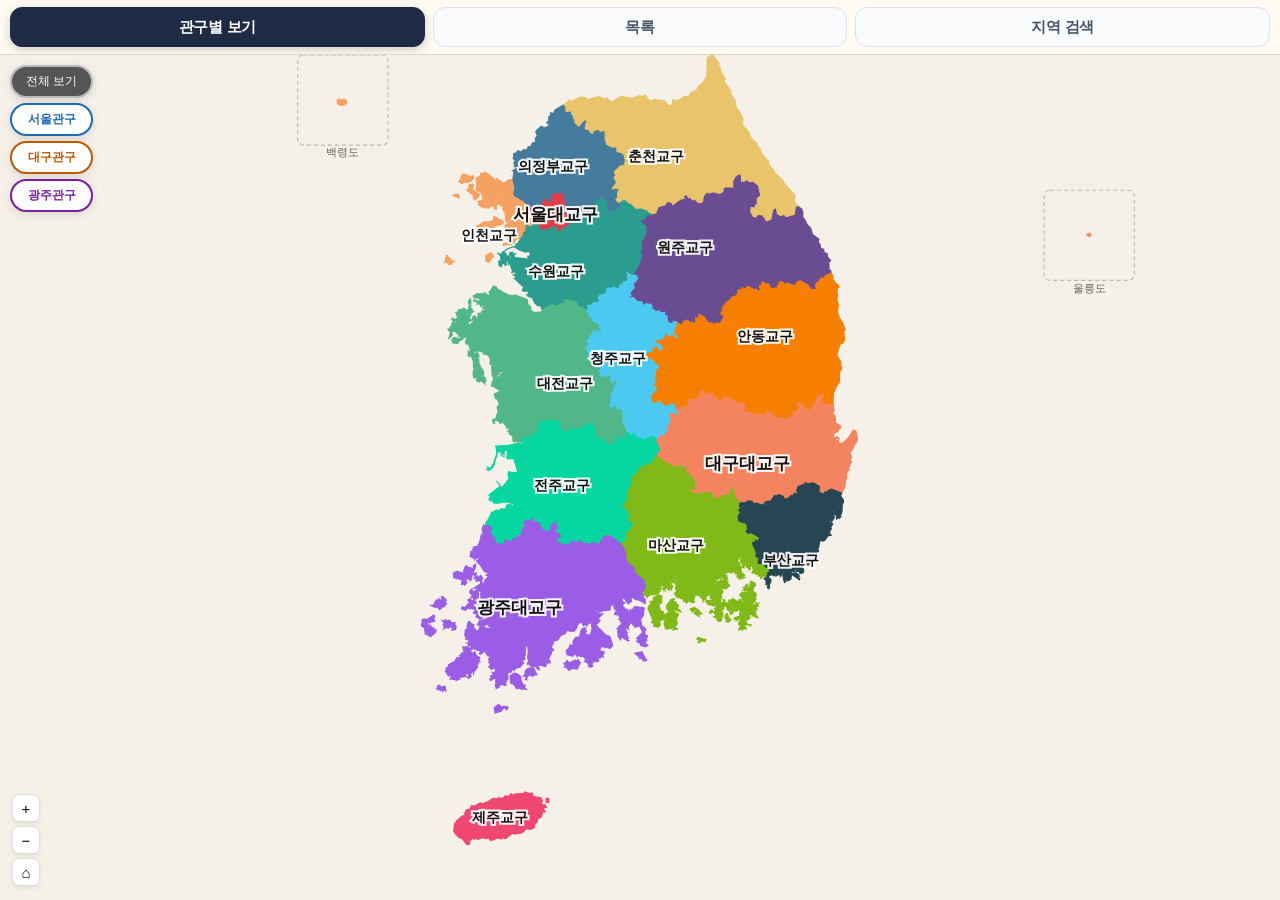
==== commit 9c480a40: "Add files via upload" ====
--- a/diocese.html
+++ b/diocese.html
@@ -17,525 +17,7 @@
 <meta name="apple-mobile-web-app-capable" content="yes">
 <meta name="apple-mobile-web-app-status-bar-style" content="black-translucent">
 <title>교구지도</title>
-<style>
-:root{
-  --diocese-font-scale:1;
-  --ios-dio-font-scale:1;
-  --dio-effective-font-scale:calc(var(--dio-font-scale,1) * var(--ios-dio-font-scale,1));
-  --diocese-effective-font-scale:calc(var(--diocese-font-scale,1) * var(--ios-dio-font-scale,1));
-  --d:#1F2A44;
-  --d-lt:#E8EBF0;
-  --bg:#EDE8E0;
-  --card:#FFFBF2;
-  --card-sub:#F5F0E8;
-  --bdr:#DDD5C8;
-  --tx:#1A1A2E;
-  --sub:#555577;
-  --dim:#9999BB;
-  --r:12px;
-  /* ── 치수 변수 ── */
-  --header-h:   70px;
-  --tab-h:      52px;
-  --tab-btn-h:  40px;
-  --icon-size:  35px;
-  --icon-r:     12px;
-  --icon-fs:    15px;
-  /* ── 글자 크기 변수 ── */
-  --fs-header:  18px;
-  --fs-tab:     15px;
-  --fs-sub:     12px;
-}
-*,*::before,*::after{box-sizing:border-box;margin:0;padding:0;}
-html,body{height:100%;overflow:hidden;}
-body{font-family:'Apple SD Gothic Neo','Noto Sans KR',sans-serif;background:var(--bg);display:flex;flex-direction:column;}
-
-/* ── 헤더 ── */
-header{flex-shrink:0;background:var(--d);border-bottom:none;z-index:30;
-  padding:0 16px;height:var(--header-h);display:flex;align-items:center;}
-.hd{display:flex;align-items:center;justify-content:space-between;width:100%;}
-.hd-left{display:flex;align-items:center;gap:10px;}
-.hd-icon{width:var(--icon-size);height:var(--icon-size);
-  background:rgba(255,255,255,.18);border:1px solid rgba(255,255,255,.28);
-  border-radius:var(--icon-r);
-  display:flex;align-items:center;justify-content:center;
-  font-size:var(--icon-fs);flex-shrink:0;}
-.hd-titles{display:flex;flex-direction:column;align-items:flex-start;gap:1px;}
-.hd h1{font-size:var(--fs-header);font-weight:700;color:#fff;letter-spacing:-.03em;line-height:1.2;}
-.hd-sub{font-size:var(--fs-sub);color:rgba(255,255,255,.75);font-weight:500;letter-spacing:.02em;}
-
-/* ── 탭 영역 ── */
-.tab-bar{flex-shrink:0;display:flex;align-items:center;gap:6px;padding:0 10px;
-  height:var(--tab-h);background:var(--card);
-  border-top:1px solid var(--bdr);border-bottom:2px solid var(--bdr);
-  overflow-x:hidden;scrollbar-width:none;}
-.tab-bar::-webkit-scrollbar{display:none;}
-.tab{flex:1;height:var(--tab-btn-h);padding:0 8px;border-radius:10px;
-  border:1.5px solid var(--d);background:var(--card-sub);
-  color:var(--d);font-size:var(--fs-tab);font-weight:600;
-  cursor:pointer;font-family:inherit;white-space:nowrap;
-  display:flex;align-items:center;justify-content:center;gap:4px;letter-spacing:-.02em;
-  transition:opacity .15s,transform .12s,box-shadow .15s;}
-.tab.on{background:var(--d);color:#fff;border-color:transparent;font-weight:700;
-  box-shadow:0 2px 8px rgba(31,42,68,.28);}
-.tab:active{transform:scale(.992);}
-.tab.on,.tab.on:active{transform:none!important;}
-
-/* ── 뷰 컨테이너 ── */
-#main{flex:1;overflow:hidden;min-height:0;position:relative;background:var(--bg);}
-#map-view{position:absolute;inset:0;display:none;align-items:center;justify-content:center;background:var(--bg);}
-#map-view.on{display:flex;}
-#map-svg{width:100%;height:100%;cursor:grab;display:block;touch-action:none;position:absolute;top:0;left:0;}
-#map-svg:active{cursor:grabbing;}
-.dp{cursor:pointer;transition:filter .08s ease,opacity .08s ease;}
-.dp.oai-dio-pressed{filter:brightness(.82);opacity:.88;}
-
-/* ── 인포카드 (v8 원본) ── */
-#card{position:absolute;top:10px;right:10px;width:206px;background:white;border-radius:13px;
-  overflow:hidden;box-shadow:0 6px 24px rgba(0,0,0,0.15);display:none;z-index:100;}
-#card.on{display:block;}
-.c-hd{padding:12px 13px 10px;position:relative;}
-.c-gw{font-size:9px;font-weight:700;letter-spacing:.7px;opacity:.85;margin-bottom:3px;}
-.c-nm{font-size:18px;font-weight:700;line-height:1.2;margin-bottom:3px;}
-.c-rg{font-size:11px;opacity:.75;line-height:1.4;}
-.c-x{position:absolute;top:8px;right:8px;width:26px;height:26px;border-radius:50%;
-  background:rgba(0,0,0,0.15);border:none;cursor:pointer;font-size:18px;font-weight:900;line-height:1;color:white;
-  display:flex;align-items:center;justify-content:center;}
-.c-x:hover{background:rgba(0,0,0,0.3);}
-.c-bd{padding:10px 13px 12px;background:white;}
-.c-row{display:flex;align-items:baseline;gap:4px;margin-bottom:10px;padding-bottom:9px;border-bottom:1px solid #f0f0f0;}
-.c-n{font-size:26px;font-weight:700;line-height:1;}
-.c-lbl{font-size:11px;color:#aaa;}
-.c-dtbtn{width:100%;padding:6px;border:1px solid #eee;border-radius:7px;background:white;
-  font-size:11px;color:#666;cursor:pointer;margin-bottom:8px;text-align:center;font-family:inherit;}
-.c-dtbtn:hover{background:#f5f5f5;}
-.c-dtlist{display:none;margin-bottom:8px;max-height:120px;overflow-y:auto;}
-.c-dtlist.on{display:block;}
-.dd{font-size:11px;color:#555;padding:2px 0;border-bottom:.5px solid #f5f5f5;line-height:1.5;}
-.c-btn{display:flex;align-items:center;justify-content:center;gap:5px;font-size:12px;
-  font-weight:500;color:white;border-radius:7px;padding:7px;border:none;width:100%;text-decoration:none;cursor:pointer;}
-.c-action-group{display:flex;flex-direction:column;gap:6px;}
-.c-btn.c-priest-btn{background:#0F766E!important;}
-.c-nurl{font-size:11px;color:#ccc;text-align:center;padding:3px 0;}
-
-/* ── 관구 버튼 ── */
-#gw-bar{position:absolute;top:10px;left:10px;display:flex;flex-direction:column;gap:5px;z-index:50;}
-.gb{padding:6px 14px;border-radius:20px;border:2px solid;font-size:calc(12px * var(--diocese-effective-font-scale,1));font-weight:700;
-  cursor:pointer;background:white;box-shadow:0 2px 8px rgba(0,0,0,0.12);white-space:nowrap;}
-.gb.on{color:white!important;}
-.gb-all{color:#555!important;border-color:#bbb!important;font-weight:500;}
-.gb-all.on{background:#555!important;color:white!important;}
-#ctrl{position:absolute;bottom:14px;left:12px;display:flex;flex-direction:column;gap:4px;}
-.cb{width:28px;height:28px;background:white;border:.5px solid #ddd;border-radius:7px;
-  font-size:15px;cursor:pointer;display:flex;align-items:center;justify-content:center;
-  box-shadow:0 2px 4px rgba(0,0,0,0.08);}
-.cb:hover{background:#f0f0f0;}
-
-/* ── 검색 뷰 ── */
-#search-view{position:absolute;inset:0;overflow-y:auto;padding:16px;display:none;background:var(--bg);}
-#search-view.on{display:block;}
-.ss{position:sticky;top:0;background:var(--bg);padding-bottom:12px;z-index:10;}
-.sr{display:flex;gap:8px;}
-#si{flex:1;padding:0 14px;height:44px;border:1.5px solid var(--bdr);border-radius:10px;
-  font-size:15px;font-family:inherit;background:var(--card);outline:none;color:var(--tx);}
-#si:focus{border-color:var(--d);box-shadow:0 0 0 3px rgba(43,191,168,.15);}
-#sb{padding:0 18px;height:44px;background:var(--d);color:white;border:none;border-radius:10px;
-  font-size:15px;font-weight:600;cursor:pointer;font-family:inherit;}
-#sb:hover{opacity:.88;}
-.sh{font-size:11px;color:var(--dim);margin-top:6px;line-height:1.6;}
-#sres{margin-top:4px;}
-.se{text-align:center;padding:36px 0;color:var(--dim);font-size:13px;}
-/* 검색 결과 카드 — 기도문 .card 구조 적용 */
-.si-r{background:var(--card);border-radius:var(--r);border:1px solid var(--bdr);
-  box-shadow:0 1px 8px rgba(0,0,0,.06);margin-bottom:10px;overflow:hidden;cursor:pointer;
-  transition:transform .12s,box-shadow .12s;}
-.si-r:active{transform:scale(.983);box-shadow:none;}
-.si-r-top{display:flex;align-items:center;justify-content:space-between;padding:12px 14px 0;gap:8px;}
-.sl{font-size:12px;font-weight:800;padding:3px 9px;border-radius:6px;color:#fff;white-space:nowrap;flex-shrink:0;}
-.si-r-op{font-size:11px;color:var(--dim);overflow:hidden;text-overflow:ellipsis;white-space:nowrap;}
-.srow{display:flex;align-items:center;gap:12px;padding:9px 14px 12px;}
-.sdot{width:10px;height:10px;border-radius:2px;flex-shrink:0;}
-.srow-info{flex:1;min-width:0;}
-.sd{font-size:16px;font-weight:700;color:var(--tx);}
-.sg{font-size:12px;color:var(--sub);margin-top:2px;}
-.si-r-foot{border-top:1px solid #EDE8E2;padding:8px 14px;display:flex;align-items:center;justify-content:space-between;background:#FAF8F4;}
-.si-r-url{font-size:11px;color:var(--d);overflow:hidden;text-overflow:ellipsis;white-space:nowrap;flex:1;}
-.si-r-arr{font-size:15px;color:var(--dim);flex-shrink:0;margin-left:6px;}
-.sob{background:#FFF8E7;border-radius:var(--r);padding:13px 15px;margin-bottom:9px;border:1.5px solid #F4A261;}
-.sot{font-size:12px;font-weight:700;color:#c05a00;margin-bottom:8px;line-height:1.4;word-break:keep-all;}
-.sog{margin-bottom:10px;}
-.sod{font-size:13px;font-weight:700;margin-bottom:4px;}
-.sodd{font-size:12px;color:#555;line-height:1.7;}
-
-/* ── 목록 뷰 ── */
-#list-view{position:absolute;inset:0;overflow-y:auto;padding:14px 14px 60px;display:none;background:var(--bg);}
-#list-view.on{display:block;}
-/* 관구 섹션 헤더 */
-.lv-sec{display:flex;align-items:center;gap:10px;margin:18px 0 10px;}
-.lv-sec:first-child{margin-top:4px;}
-.lv-sec-bdg{font-size:15px;font-weight:800;padding:7px 20px;border-radius:20px;color:#fff;flex-shrink:0;min-width:100px;text-align:center;}
-.lv-sec-cnt{font-size:14px;color:var(--sub);font-weight:500;}
-/* 카드 */
-.lv-card{background:var(--card);border-radius:var(--r);border:1.25px solid #C8B79F;
-  box-shadow:0 1px 8px rgba(0,0,0,.06);margin-bottom:12px;overflow:hidden;cursor:pointer;
-  transition:transform .12s,box-shadow .12s;}
-.lv-card.oai-touch-pressed{transform:translateY(6px) scale(.982);box-shadow:none;filter:brightness(.96);}
-/* top: 뱃지 + 교구전체명 */
-.lv-top{display:flex;align-items:center;justify-content:space-between;padding:12px 14px 0;gap:8px;}
-.lv-bdg{font-size:12px;font-weight:800;padding:4px 10px;border-radius:6px;color:#fff;white-space:nowrap;flex-shrink:0;}
-.lv-op{font-size:11.5px;color:var(--dim);overflow:hidden;text-overflow:ellipsis;white-space:nowrap;}
-/* body: 아이콘 + 정보 */
-.lv-body{display:flex;align-items:center;gap:12px;padding:9px 14px 10px;}
-.lv-ico{width:52px;height:52px;flex-shrink:0;border-radius:var(--icon-r);display:flex;align-items:center;justify-content:center;font-size:28px;background:var(--card-sub);}
-.lv-info{flex:1;min-width:0;}
-.lv-name{font-size:17px;font-weight:700;color:var(--tx);word-break:keep-all;line-height:1.35;margin-bottom:4px;}
-.lv-rg{font-size:13px;font-weight:500;color:var(--sub);line-height:1.4;margin-bottom:2px;}
-.lv-det{font-size:13px;color:var(--sub);margin-top:3px;line-height:1.55;word-break:keep-all;}
-.lv-parish-count{flex:0 0 auto;display:flex;flex-direction:column;align-items:flex-end;justify-content:center;margin-left:auto;min-width:42px;padding:3px 5px;border-radius:8px;background:rgba(31,42,68,.06);border:1px solid rgba(31,42,68,.12);font-size:8px;font-weight:500;color:var(--d);line-height:1.1;text-align:right;white-space:nowrap;}
-.lv-parish-count b{display:block;font-size:12px;font-weight:500;letter-spacing:-.03em;line-height:1;margin:0;}
-.lv-parish-count span{font-size:7px;font-weight:500;opacity:.72;}
-/* foot: URL */
-.lv-foot{border-top:1px solid #EDE8E2;padding:9px 14px;display:flex;align-items:center;justify-content:space-between;background:#FAF8F4;}
-.lv-url{font-size:12px;color:var(--d);overflow:hidden;text-overflow:ellipsis;white-space:nowrap;flex:1;min-width:0;}
-.lv-arr{font-size:15px;color:var(--dim);flex-shrink:0;margin-left:6px;}
-.lv-priest-link{flex-shrink:0;margin-left:8px;border:0;border-radius:7px;background:#0F766E;color:#fff;font-size:11px;font-weight:800;padding:5px 8px;font-family:inherit;}
-
-/* V2-21: 관구·교구지도 나의 교구 표시 */
-.lv-card.my-diocese-card{border-color:#B7791F;box-shadow:0 2px 12px rgba(183,121,31,.16);}
-.lv-my-diocese-badge{display:inline-flex;align-items:center;justify-content:center;margin-left:8px;padding:3px 10px;border-radius:999px;background:#FFF4D6;border:1.5px solid rgba(183,121,31,.46);color:#8A5A12;font-size:11.5px;font-weight:950;line-height:1.2;letter-spacing:-.03em;vertical-align:2px;white-space:nowrap;}
-.c-my-diocese-badge{display:none;margin-top:6px;padding:3px 8px;border-radius:999px;background:rgba(255,255,255,.94);border:1px solid rgba(183,121,31,.38);color:#1F2A44;font-size:10px;font-weight:900;line-height:1.2;letter-spacing:-.03em;box-shadow:0 2px 6px rgba(0,0,0,.08);}
-
-
-@media(display-mode:standalone){
-  header{padding-top:env(safe-area-inset-top);height:calc(var(--header-h) + env(safe-area-inset-top));}
-}
-@media(max-width:560px){
-  .tab{font-size:13px;padding:0 12px;}
-  #card{width:178px;top:6px;right:6px;}
-  #gw-bar{flex-direction:row;flex-wrap:wrap;}
-}
-
-/* OAI 20260504-5: 관구·교구 단독 화면 헤더 최종 표준화 */
-:root{
-  --diocese-font-scale:1;--d:#1f2a44!important;--header-h:70px!important;--fs-header:20px!important;--fs-sub:11px!important;}
-html,body{width:100%!important;max-width:none!important;margin:0!important;overflow-x:hidden!important;-webkit-text-size-adjust:100%;text-size-adjust:100%;}
-html.ios-device{--ios-dio-font-scale:.94;}
-body{background:var(--bg)!important;}
-header{width:100%!important;max-width:none!important;min-height:70px!important;height:70px!important;padding:0 16px!important;background:#1f2a44!important;background-image:none!important;background-color:#1f2a44!important;color:#fff!important;display:flex!important;align-items:center!important;border-bottom:0!important;box-shadow:none!important;box-sizing:border-box!important;}
-.hd{width:100%!important;display:flex!important;align-items:center!important;justify-content:space-between!important;}
-.hd-left{display:flex!important;align-items:center!important;gap:12px!important;min-width:0!important;}
-.hd-icon{width:42px!important;height:42px!important;min-width:42px!important;flex:0 0 42px!important;border-radius:12px!important;background:rgba(255,255,255,.14)!important;border:1px solid rgba(255,255,255,.24)!important;color:#fff!important;font-size:24px!important;font-weight:900!important;line-height:1!important;display:flex!important;align-items:center!important;justify-content:center!important;}
-.hd-titles{min-width:0!important;display:flex!important;flex-direction:column!important;align-items:flex-start!important;justify-content:center!important;text-align:left!important;}
-.hd h1{font-family:'Noto Sans KR','Apple SD Gothic Neo',sans-serif!important;font-size:20px!important;font-weight:800!important;line-height:1.24!important;letter-spacing:-.02em!important;color:#fff!important;white-space:nowrap!important;overflow:hidden!important;text-overflow:ellipsis!important;margin:0!important;}
-.hd-sub{font-family:'Noto Sans KR','Apple SD Gothic Neo',sans-serif!important;font-size:11px!important;font-weight:600!important;line-height:1.25!important;margin-top:3px!important;color:rgba(255,255,255,.72)!important;opacity:1!important;white-space:nowrap!important;overflow:hidden!important;text-overflow:ellipsis!important;}
-@media(display-mode:standalone){header{height:70px!important;min-height:70px!important;padding-top:0!important;}}
-@media(min-width:600px){header{border-radius:0!important;width:100%!important;max-width:none!important;}}
-
-
-/* OAI 20260504-6: 부모 앱 헤더와 중복되는 iframe 내부 교구 헤더 숨김
-   - 상위 index.html의 관구·교구 헤더만 사용
-   - 내부 탭/지도/목록 구조는 그대로 유지 */
-body > header{display:none!important;}
-@media(display-mode:standalone){body > header{display:none!important;}}
-
-
-
-/* OAI 20260504-final: 부모 앱 헤더를 사용하므로 iframe 내부 헤더는 항상 숨김 */
-body > header{display:none!important;visibility:hidden!important;height:0!important;min-height:0!important;padding:0!important;overflow:hidden!important;}
-#main{top:0!important;}
-#card .c-x{display:flex!important;align-items:center!important;justify-content:center!important;opacity:1!important;visibility:visible!important;pointer-events:auto!important;}
-
-
-/* v1: 헤더 아이콘 중앙 정렬 보정 */
-.hd-icon{line-height:1!important;display:flex!important;align-items:center!important;justify-content:center!important;overflow:hidden!important;font-family:"Apple SD Gothic Neo","Noto Sans KR",Arial,sans-serif!important;}
-
-html.oai-dio-external-stabilize *,
-html.oai-dio-external-return *{transition:none!important;animation:none!important;scroll-behavior:auto!important;}
-/* V3-S: 부모 앱에서 복귀 상태를 복원하므로 iframe 자체 전체 덮개는 만들지 않는다. */
-
-</style>
-<style id="oai-diocese-tab-standard-20260504">
-/* 관구교구 헤더 아래 탭 버튼 표준화 + 글자 크기 조절(지도 제외) */
-:root{
-  --diocese-font-scale:1;--dio-font-scale:1;--dio-effective-font-scale:calc(var(--dio-font-scale,1) * var(--ios-dio-font-scale,1));--diocese-effective-font-scale:calc(var(--diocese-font-scale,1) * var(--ios-dio-font-scale,1));}
-.tab-bar{height:52px!important;padding:9px 14px!important;gap:8px!important;background:#FFFBF2!important;border-top:0!important;border-bottom:1px solid #DDD5C8!important;align-items:center!important;}
-.tab{height:40px!important;min-height:40px!important;max-height:40px!important;border-radius:14px!important;font-size:15px!important;font-weight:800!important;background:#F8FAFC!important;color:#475569!important;border:1.5px solid #dde3ee!important;display:flex!important;align-items:center!important;justify-content:center!important;}
-.tab.on{background:#1F2A44!important;color:#fff!important;border-color:#1F2A44!important;box-shadow:0 3px 10px rgba(31,42,68,.22)!important;}
-
-
-
-
-
-#search-view #si,#search-view #sb{font-size:15px!important;}
-#search-view .sh{font-size:calc(11px * var(--dio-effective-font-scale,1))!important;}
-#search-view .se{font-size:calc(13px * var(--dio-effective-font-scale,1))!important;}
-#search-view .sl{font-size:calc(12px * var(--dio-effective-font-scale,1))!important;}
-#search-view .si-r-op{font-size:calc(11px * var(--dio-effective-font-scale,1))!important;}
-#search-view .sd{font-size:calc(16px * var(--dio-effective-font-scale,1))!important;}
-#search-view .sg{font-size:calc(12px * var(--dio-effective-font-scale,1))!important;}
-#search-view .si-r-url{font-size:calc(11px * var(--dio-effective-font-scale,1))!important;}
-#search-view .si-r-arr{font-size:15px!important;}
-#search-view .sot{font-size:calc(12px * var(--dio-effective-font-scale,1))!important;}
-#search-view .sod{font-size:calc(13px * var(--dio-effective-font-scale,1))!important;}
-#search-view .sodd{font-size:calc(12px * var(--dio-effective-font-scale,1))!important;}
-#list-view .lv-sec-bdg{font-size:15px!important;}
-#list-view .lv-sec-cnt{font-size:calc(14px * var(--dio-effective-font-scale,1))!important;}
-#list-view .lv-bdg{font-size:calc(12px * var(--dio-effective-font-scale,1))!important;}
-#list-view .lv-op{font-size:calc(11.5px * var(--dio-effective-font-scale,1))!important;}
-#list-view .lv-name{font-size:calc(17px * var(--dio-effective-font-scale,1))!important;}
-#list-view .lv-rg,#list-view .lv-det{font-size:calc(13px * var(--dio-effective-font-scale,1))!important;}
-#list-view .lv-parish-count{font-size:calc(8px * var(--dio-effective-font-scale,1))!important;}
-#list-view .lv-parish-count b{font-size:calc(12px * var(--dio-effective-font-scale,1))!important;}
-#list-view .lv-parish-count span{font-size:calc(7px * var(--dio-effective-font-scale,1))!important;}
-#list-view .lv-url{font-size:calc(12px * var(--dio-effective-font-scale,1))!important;}
-#list-view .lv-arr{font-size:15px!important;}
-@media(max-width:360px){}
-</style>
-
-
-<style id="oai-touch-ux-standard-20260506">
-/* OAI 20260506: 공통 터치 UX 표준화 */
-.oai-touch-pressed{
-  transform:scale(.992)!important;
-  filter:brightness(.995)!important;
-  transition:transform .12s ease, filter .12s ease!important;
-}
-.oai-touchable{
-  transition:transform .12s ease, filter .12s ease!important;
-  will-change:transform;
-}
-</style>
-
-<style id="oai-diocese-smooth-entry-20260506">
-/* 관구·교구 첫 표시/탭 전환 부드럽게 */
-#map-view.on,#list-view.on,#search-view.on{animation:oaiDioFadeIn .22s ease both;}
-@keyframes oaiDioFadeIn{from{opacity:.01}to{opacity:1}}
-html.oai-dio-returning #map-view.on,html.oai-dio-returning #list-view.on,html.oai-dio-returning #search-view.on{animation:none!important;}
-</style>
-
-
-<style id="oai-ios-ui-density-v22">
-/* iPhone 관구·교구 iframe 내부 UI 밀도 보정 */
-html.ios-device{--ios-dio-ui-scale:.96;}
-html.ios-device .tab-bar{height:52px!important;padding:9px 14px!important;gap:8px!important;align-items:center!important;}
-html.ios-device .tab{height:40px!important;min-height:40px!important;max-height:40px!important;border-radius:14px!important;font-size:15px!important;line-height:1.1!important;}
-html.ios-device #gw-bar{gap:6px!important;padding:7px 9px!important;}
-html.ios-device .gb{min-height:34px!important;padding:0 10px!important;border-radius:11px!important;}
-html.ios-device #card{width:170px!important;border-radius:13px!important;}
-html.ios-device .c-hd{padding:12px 13px!important;}
-html.ios-device .c-bd{padding:10px 13px 12px!important;}
-html.ios-device .c-x{width:26px!important;height:26px!important;font-size:18px!important;}
-html.ios-device .c-dtbtn,
-html.ios-device .c-btn{min-height:38px!important;border-radius:10px!important;}
-html.ios-device #search-view .ss{padding:10px 11px!important;}
-html.ios-device #search-view #si,
-html.ios-device #search-view #sb{height:38px!important;border-radius:10px!important;}
-html.ios-device #sres{padding:10px 11px!important;}
-html.ios-device .si-r,
-html.ios-device .lv-card{border-radius:12px!important;padding:10px 12px!important;}
-html.ios-device .cb{width:34px!important;height:34px!important;border-radius:10px!important;}
-</style>
-
-<style id="oai-diocese-latin-cross">
-/* 관구·교구 단독 화면 헤더 십자가를 라틴 십자가 비율로 통일 */
-.hd-icon{position:relative!important;font-size:0!important;overflow:hidden!important;}
-.hd-icon::before,.hd-icon::after{content:"";position:absolute;left:50%;background:#fff;border-radius:2px;display:block;}
-.hd-icon::before{top:50%;width:3px;height:24px;transform:translate(-50%,-50%);}
-.hd-icon::after{top:42%;width:14px;height:3px;transform:translate(-50%,-50%);}
-</style>
-
-
-<style id="oai-diocese-website-ui-standard-V13">
-/* 관구·교구 내부 화면도 웹사이트 카드/탭 기준으로 맞춘다. */
-:root{
-  --header-h:70px;
-  --tab-h:52px;
-  --tab-btn-h:40px;
-  --fs-header:18px;
-  --fs-sub:12px;
-  --fs-tab:15px;
-}
-header{height:var(--header-h)!important;min-height:var(--header-h)!important;max-height:var(--header-h)!important;}
-.hd h1{font-size:18px!important;line-height:1.2!important;}
-.hd-sub{font-size:12px!important;line-height:1.2!important;}
-.tab-bar{height:52px!important;min-height:52px!important;max-height:52px!important;padding:9px 14px!important;gap:8px!important;box-sizing:border-box!important;}
-.tab{height:40px!important;min-height:40px!important;max-height:40px!important;border-radius:14px!important;font-size:15px!important;line-height:1.1!important;}
-#search-view .sl,#list-view .lv-bdg{font-size:calc(12px * var(--dio-effective-font-scale,1))!important;}
-#search-view .si-r-op,#list-view .lv-op{font-size:calc(11.5px * var(--dio-effective-font-scale,1))!important;}
-#search-view .sd,#list-view .lv-name{font-size:calc(17px * var(--dio-effective-font-scale,1))!important;line-height:1.38!important;}
-#search-view .sg,#list-view .lv-rg,#list-view .lv-det{font-size:calc(13px * var(--dio-effective-font-scale,1))!important;line-height:1.55!important;}
-#search-view .si-r-url,#list-view .lv-url{font-size:calc(12px * var(--dio-effective-font-scale,1))!important;}
-#search-view .si-r-arr,#list-view .lv-arr{font-size:15px!important;}
-</style>
-
-
-<style id="oai-diocese-card-spacing-website-standard-V13">
-/* 관구·교구 목록 카드 간격을 웹사이트 목록 카드 기준으로 맞춘다. */
-#list-view .lv-card{margin-bottom:4px!important;}
-#list-view .lv-card:last-child{margin-bottom:0!important;}
-</style>
-
-
-
-<style id="oai-diocese-search-input-standard-V13">
-#search-view #si{
-  font-size:15px!important;
-  color:#374151!important;
-  -webkit-text-fill-color:#374151!important;
-  font-weight:600!important;
-}
-#search-view #si::placeholder{
-  color:#9ca3af!important;
-  -webkit-text-fill-color:#9ca3af!important;
-  opacity:1!important;
-  font-weight:500!important;
-}
-</style>
-
-<style id="oai-diocese-structure-font-lock-V13">
-/* V13: 관구·교구 헤더/탭은 A 글자 크기 조절과 분리한다. */
-.hd h1{font-size:20px!important;line-height:1.24!important;}
-.hd-sub{font-size:11px!important;line-height:1.25!important;}
-.tab{font-size:15px!important;line-height:1.1!important;}
-.gb{font-size:12px!important;}
-#si{font-size:15px!important;}
-</style>
-
-
-<!-- V2-115: 관구·교구 스타일 동기화 규칙
-  - 관구·교구는 별도 diocese.html 파일로 유지한다.
-  - 단, 색상/글자/탭/카드/검색창/compact 기준은 메인 앱 style.css 기준을 따라간다.
-  - 이후 관구·교구만 별도 크기나 색을 덧씌우지 말고, 이 동기화 블록 안에서만 조정한다.
-  - 기능 로직, 지도 데이터, 외부 링크, 탭 전환 로직은 변경하지 않는다.
--->
-<style id="oai-diocese-main-app-style-sync-V2-115">
-:root{
-  --dio-main-header: #3F4752;
-  --dio-main-header-dark: #2F3742;
-  --dio-app-bg: #fbf8f1;
-  --dio-card-bg: #ffffff;
-  --dio-card-soft: #F8FAFC;
-  --dio-line: #D8DEE8;
-  --dio-line-soft: #E6EAF0;
-  --dio-text: #1F2937;
-  --dio-muted: #6B7280;
-  --dio-gold: #C9A96A;
-  --diocese-font-scale: 1;
-  --dio-effective-font-scale: calc(var(--diocese-font-scale,1) * var(--ios-dio-font-scale,1));
-  --diocese-effective-font-scale: calc(var(--diocese-font-scale,1) * var(--ios-dio-font-scale,1));
-  --d: var(--dio-main-header) !important;
-  --bg: var(--dio-app-bg) !important;
-  --card: var(--dio-card-bg) !important;
-  --card-sub: var(--dio-card-soft) !important;
-  --bdr: var(--dio-line) !important;
-  --tx: var(--dio-text) !important;
-  --sub: var(--dio-muted) !important;
-  --dim: #8B95A1 !important;
-  --r: 14px !important;
-  --tab-h: 48px !important;
-  --tab-btn-h: 36px !important;
-  --fs-tab: 13.8px !important;
-}
-html,body{background:var(--dio-app-bg)!important;color:var(--dio-text)!important;font-family:'Apple SD Gothic Neo','Noto Sans KR','Malgun Gothic',sans-serif!important;-webkit-text-size-adjust:100%;text-size-adjust:100%;}
-#main,#map-view,#search-view,#list-view{background:var(--dio-app-bg)!important;}
-.tab-bar{height:var(--tab-h)!important;min-height:var(--tab-h)!important;max-height:var(--tab-h)!important;padding:7px 10px!important;gap:6px!important;background:var(--dio-card-bg)!important;border-top:0!important;border-bottom:1px solid var(--dio-line)!important;box-shadow:0 2px 8px rgba(31,41,55,.04)!important;}
-.tab{height:var(--tab-btn-h)!important;min-height:var(--tab-btn-h)!important;max-height:var(--tab-btn-h)!important;border-radius:12px!important;padding:0 8px!important;background:var(--dio-card-soft)!important;color:var(--dio-main-header)!important;border:1.3px solid var(--dio-line)!important;font-size:calc(var(--fs-tab) * var(--dio-effective-font-scale,1))!important;font-weight:850!important;letter-spacing:-.035em!important;line-height:1.1!important;box-shadow:none!important;}
-.tab.on{background:var(--dio-main-header)!important;color:#fff!important;border-color:var(--dio-main-header)!important;box-shadow:0 3px 10px rgba(63,71,82,.20)!important;}
-#gw-bar{top:9px!important;left:9px!important;gap:5px!important;}
-.gb{min-height:32px!important;padding:0 11px!important;border-radius:999px!important;border-width:1.5px!important;font-size:calc(11.5px * var(--dio-effective-font-scale,1))!important;font-weight:850!important;background:rgba(255,255,255,.96)!important;box-shadow:0 2px 8px rgba(31,41,55,.08)!important;}
-.gb.on{color:#fff!important;box-shadow:0 3px 10px rgba(31,41,55,.16)!important;}
-.gb-all{color:var(--dio-main-header)!important;border-color:rgba(63,71,82,.32)!important;}
-.gb-all.on{background:var(--dio-main-header)!important;border-color:var(--dio-main-header)!important;color:#fff!important;}
-#card{border-radius:14px!important;border:1px solid rgba(31,41,55,.12)!important;box-shadow:0 10px 24px rgba(31,41,55,.18)!important;}
-.c-x{width:24px!important;height:24px!important;font-size:17px!important;line-height:1!important;}
-.c-n{font-size:calc(23px * var(--dio-effective-font-scale,1))!important;}
-.c-gw,.c-rg,.c-lbl,.c-nurl{font-size:calc(10.5px * var(--dio-effective-font-scale,1))!important;}
-.c-btn{min-height:36px!important;border-radius:10px!important;font-size:calc(11.5px * var(--dio-effective-font-scale,1))!important;}
-#search-view{padding:12px!important;}
-#list-view{padding:12px 12px 52px!important;}
-#search-view .ss{gap:7px!important;padding:0!important;margin-bottom:9px!important;}
-#search-view #si,#search-view #sb{height:38px!important;border-radius:11px!important;font-size:calc(13.5px * var(--dio-effective-font-scale,1))!important;}
-#search-view #si{background:var(--dio-card-bg)!important;border-color:var(--dio-line)!important;color:var(--dio-text)!important;}
-#search-view #sb{background:var(--dio-main-header)!important;color:#fff!important;}
-.si-r,.lv-card{background:var(--dio-card-bg)!important;border:1px solid var(--dio-line)!important;border-radius:13px!important;box-shadow:0 3px 10px rgba(31,41,55,.05)!important;}
-.si-r{margin-bottom:8px!important;}
-.lv-card{margin-bottom:6px!important;padding:11px 12px!important;}
-.si-r-foot,.lv-foot{background:#FFFDF7!important;border-top:1px solid var(--dio-line-soft)!important;}
-#search-view .sl,#list-view .lv-bdg{font-size:calc(11.2px * var(--dio-effective-font-scale,1))!important;font-weight:850!important;}
-#search-view .si-r-op,#list-view .lv-op{font-size:calc(10.6px * var(--dio-effective-font-scale,1))!important;}
-#search-view .sd,#list-view .lv-name{font-size:calc(15.5px * var(--dio-effective-font-scale,1))!important;line-height:1.35!important;font-weight:850!important;color:var(--dio-text)!important;}
-#search-view .sg,#list-view .lv-rg,#list-view .lv-det{font-size:calc(12px * var(--dio-effective-font-scale,1))!important;line-height:1.48!important;color:var(--dio-muted)!important;}
-#search-view .si-r-url,#list-view .lv-url{font-size:calc(11.2px * var(--dio-effective-font-scale,1))!important;color:var(--dio-main-header)!important;}
-#search-view .si-r-arr,#list-view .lv-arr{font-size:14px!important;color:#9CA3AF!important;}
-#list-view .lv-sec{margin:0 0 10px!important;padding:11px 12px!important;border-radius:14px!important;background:var(--dio-card-bg)!important;border:1px solid var(--dio-line)!important;}
-#list-view .lv-sec-bdg{min-width:84px!important;padding:6px 14px!important;font-size:calc(13px * var(--dio-effective-font-scale,1))!important;border-radius:999px!important;}
-#list-view .lv-sec-cnt{font-size:calc(12.5px * var(--dio-effective-font-scale,1))!important;}
-.lv-ico{width:46px!important;height:46px!important;border-radius:13px!important;font-size:25px!important;background:var(--dio-card-soft)!important;}
-.lv-priest-link{background:#0F766E!important;border-radius:9px!important;font-size:calc(10.8px * var(--dio-effective-font-scale,1))!important;padding:5px 8px!important;}
-.lv-parish-count{background:rgba(63,71,82,.06)!important;border:1px solid rgba(63,71,82,.12)!important;color:var(--dio-main-header)!important;}
-.lv-card.my-diocese-card{border-color:var(--dio-gold)!important;box-shadow:0 4px 14px rgba(183,121,31,.12)!important;}
-@media(max-width:370px) and (max-height:820px){
-  :root{--diocese-font-scale:.90;--tab-h:44px!important;--tab-btn-h:32px!important;--fs-tab:12.8px!important;}
-  .tab-bar{padding:6px 8px!important;gap:5px!important;}
-  .tab{border-radius:10px!important;padding:0 6px!important;}
-  #gw-bar{top:7px!important;left:7px!important;gap:4px!important;}
-  .gb{min-height:29px!important;padding:0 9px!important;font-size:calc(10.8px * var(--dio-effective-font-scale,1))!important;}
-  #card{width:166px!important;top:6px!important;right:6px!important;border-radius:12px!important;}
-  .c-hd{padding:10px 11px!important;}
-  .c-bd{padding:9px 11px 11px!important;}
-  .c-x{width:22px!important;height:22px!important;font-size:16px!important;top:7px!important;right:7px!important;}
-  .c-n{font-size:calc(21px * var(--dio-effective-font-scale,1))!important;}
-  .c-btn{min-height:34px!important;}
-  #search-view{padding:10px!important;}
-  #list-view{padding:10px 10px 46px!important;}
-  #search-view #si,#search-view #sb{height:35px!important;border-radius:10px!important;}
-  .si-r{margin-bottom:7px!important;}
-  .si-r-top{padding:10px 11px 0!important;}
-  .si-r-foot{padding:7px 11px!important;}
-  .lv-card{padding:9px 10px!important;border-radius:12px!important;margin-bottom:5px!important;}
-  .lv-ico{width:40px!important;height:40px!important;border-radius:11px!important;font-size:22px!important;}
-  #search-view .sd,#list-view .lv-name{font-size:calc(14.5px * var(--dio-effective-font-scale,1))!important;}
-  #search-view .sg,#list-view .lv-rg,#list-view .lv-det{font-size:calc(11.4px * var(--dio-effective-font-scale,1))!important;}
-  #list-view .lv-sec{padding:9px 10px!important;margin-bottom:8px!important;}
-  #list-view .lv-sec-bdg{min-width:76px!important;padding:5px 11px!important;font-size:calc(12px * var(--dio-effective-font-scale,1))!important;}
-}
-</style>
-<script id="oai-diocese-parent-style-sync-V2-115">
-(function(){
-  function clean(v){ return String(v || '').trim(); }
-  function parentVar(cs, names, fallback){
-    for(var i=0;i<names.length;i++){
-      var v = clean(cs.getPropertyValue(names[i]));
-      if(v) return v;
-    }
-    return fallback;
-  }
-  function syncDioceseStyleFromParent(){
-    try{
-      if(!window.parent || window.parent === window || !window.parent.document) return;
-      var pRoot = window.parent.document.documentElement;
-      var cs = window.parent.getComputedStyle(pRoot);
-      var root = document.documentElement;
-      root.style.setProperty('--dio-main-header', parentVar(cs, ['--oai-parish-header','--cathedral-category-final','--parish-bg'], '#3F4752'));
-      root.style.setProperty('--dio-main-header-dark', parentVar(cs, ['--cathedral-category-dark','--church-main-2'], '#2F3742'));
-      root.style.setProperty('--dio-app-bg', parentVar(cs, ['--bg-color','--ui-bg'], '#fbf8f1'));
-      root.style.setProperty('--dio-card-bg', parentVar(cs, ['--ui-card','--card-bg'], '#ffffff'));
-      root.style.setProperty('--dio-card-soft', parentVar(cs, ['--ui-surface','--church-soft-2'], '#F8FAFC'));
-      root.style.setProperty('--dio-line', parentVar(cs, ['--ui-line-strong','--oai-btn-border','--border'], '#D8DEE8'));
-      root.style.setProperty('--dio-line-soft', parentVar(cs, ['--ui-line','--line-soft'], '#E6EAF0'));
-      root.style.setProperty('--dio-text', parentVar(cs, ['--ink','--text-main'], '#1F2937'));
-      root.style.setProperty('--dio-muted', parentVar(cs, ['--addr-color','--text-sub'], '#6B7280'));
-      root.style.setProperty('--dio-gold', parentVar(cs, ['--oai-gold-border','--gold2','--gold'], '#C9A96A'));
-      root.style.setProperty('--diocese-font-scale', parentVar(cs, ['--app-font-scale'], '1'));
-      document.documentElement.classList.add('oai-diocese-main-style-synced');
-    }catch(e){ /* same-origin이 아닐 때는 diocese.html 내부 기본값을 사용한다. */ }
-  }
-  if(document.readyState === 'loading') document.addEventListener('DOMContentLoaded', syncDioceseStyleFromParent);
-  else syncDioceseStyleFromParent();
-  window.addEventListener('pageshow', syncDioceseStyleFromParent);
-  document.addEventListener('visibilitychange', function(){ if(!document.hidden) syncDioceseStyleFromParent(); });
-})();
-</script>
-
+<link rel="stylesheet" href="css/diocese.css?v=V6-50">
 </head>
 <body>
 <header>
@@ -550,7 +32,7 @@
   <div id="map-view" class="on">
     <svg id="map-svg" viewBox="55 130 380 600" preserveAspectRatio="xMidYMid meet" xmlns="http://www.w3.org/2000/svg">
       <g id="map-g">
-        <!-- 교구 면 채색: stroke none, 내부 일체 선 없음 -->
+        
         <g id="fills">
 <path d="M184.0,245.7L187.2,251.6L190.1,250.7L191.0,252.3L188.8,255.5L186.0,254.6L185.7,251.8L184.2,252.9L183.3,251.6L182.0,252.5L181.3,247.5L184.0,245.7Z M168.3,238.7L173.0,242.2L172.9,243.1L171.6,242.8L171.6,245.0L169.6,245.4L168.7,243.1L165.8,244.4L163.2,242.3L166.3,238.9L166.4,237.1L168.3,238.7Z M188.5,245.5L188.8,247.9L192.0,249.3L193.4,251.7L192.8,252.5L191.0,252.8L190.1,250.7L187.2,251.6L186.5,249.7L185.8,249.8L183.7,245.5L186.4,244.4L188.5,245.5Z M190.0,227.6L191.0,228.2L190.7,232.5L192.3,233.1L192.4,234.1L191.8,235.5L188.2,236.1L186.5,234.3L187.2,232.8L187.7,233.3L187.3,228.4L190.0,227.6Z M193.3,244.1L193.0,245.2L195.2,246.4L194.8,247.6L196.5,248.2L195.0,250.9L193.4,251.7L191.6,248.9L188.8,247.9L188.6,245.6L190.2,245.5L192.1,243.6L193.3,244.1Z M177.5,248.9L179.7,248.8L182.0,252.6L179.9,254.5L177.8,254.9L175.8,252.6L175.4,250.2L174.5,250.4L177.5,248.9Z M178.9,231.8L179.9,234.1L178.7,235.0L178.0,237.7L174.8,240.1L173.1,238.6L174.6,238.7L175.6,232.9L175.0,232.4L178.9,231.8Z M182.6,234.4L184.8,236.4L187.1,235.0L188.9,236.8L184.9,239.9L183.7,239.7L183.1,238.5L181.0,237.8L181.9,236.9L180.9,234.2L182.6,234.4Z M174.4,239.8L177.7,242.3L179.8,241.9L179.9,243.0L178.3,244.6L175.0,243.8L170.7,240.6L172.6,239.9L173.1,238.6L174.4,239.8Z M197.8,239.8L198.4,243.4L196.6,243.4L195.1,246.4L193.0,245.2L193.3,244.1L192.1,243.6L192.8,241.9L197.8,239.8Z M176.9,244.0L178.3,244.6L178.8,246.3L176.9,246.5L176.3,248.4L174.5,249.6L174.0,247.2L172.8,246.2L173.8,244.8L172.8,242.6L176.9,244.0Z M180.9,234.4L181.9,236.9L181.0,237.8L183.1,238.5L184.9,240.6L180.2,241.2L179.1,239.8L179.5,238.1L178.7,235.0L180.9,234.4Z M184.5,230.1L184.1,232.2L187.1,235.0L185.5,236.6L181.7,233.7L181.3,231.7L182.5,230.5L182.7,228.8L183.7,228.7L184.5,230.1Z M180.5,242.5L183.3,242.9L184.4,244.6L181.8,247.5L180.2,247.1L178.8,246.3L178.3,244.6L180.5,242.5Z M184.8,227.0L187.1,227.6L187.4,228.6L187.7,233.3L187.2,232.8L186.5,234.4L184.0,232.1L184.5,230.1L183.7,228.1L184.8,227.0Z M172.5,247.0L172.9,246.3L173.9,247.2L174.5,250.4L171.9,248.7L170.0,250.9L167.5,250.8L168.2,249.4L167.3,248.5L168.1,247.3L172.4,247.8L172.5,247.0Z M179.5,237.8L179.1,239.8L180.4,241.6L179.6,242.1L177.7,242.3L174.8,240.1L178.8,236.5L179.5,237.8Z M172.5,247.0L172.4,247.8L170.7,247.0L169.1,247.8L168.3,247.0L168.1,243.9L168.7,243.1L169.6,245.4L171.6,245.0L171.6,242.8L173.0,243.1L173.8,244.8L172.5,247.0Z M186.6,240.5L189.2,241.9L187.7,245.2L183.8,244.0L185.2,241.4L184.9,240.6L186.6,240.5Z M191.7,240.7L191.5,241.9L192.6,242.2L192.1,243.8L189.7,245.7L187.7,245.2L189.5,240.6L191.7,240.7Z M192.6,235.5L192.1,239.3L191.0,240.7L189.5,240.6L188.8,236.0L192.6,235.5Z M181.5,248.6L181.4,250.6L180.0,250.3L179.7,248.8L176.9,248.7L174.9,249.7L176.9,246.5L179.4,246.6L181.3,247.5L181.5,248.6Z M189.1,237.6L189.0,241.8L184.9,240.6L186.6,237.9L188.7,236.6L189.1,237.6Z M173.1,249.7L175.4,250.2L175.8,252.6L177.0,253.5L174.9,255.1L172.3,250.0L173.1,249.7Z M184.9,240.6L185.2,241.5L183.7,243.5L179.8,242.7L180.4,240.9L184.9,240.6Z" fill="#E63946" stroke="#E63946" stroke-width="0.8" class="dp" data-d="서울대교구" data-gw="서울관구" data-color="#E63946" data-parishes="233" data-url="https://aos.catholic.or.kr/index" data-region="서울 전지역" data-detail='["서울 전지역"]' onmouseenter="this.style.filter='brightness(.84)'" onmouseleave="this.style.filter=''" onclick="showCard(this)"/>
 <path d="M136.0,213.8L141.6,218.2L143.3,222.0L142.1,225.2L143.2,226.8L142.5,229.7L143.8,230.7L142.9,232.7L144.8,235.6L142.8,236.5L142.4,237.9L143.1,237.8L142.6,238.4L143.3,239.0L142.5,239.7L141.4,238.6L142.2,237.7L139.4,237.0L137.9,238.7L133.1,238.2L130.2,236.2L130.8,235.6L129.8,233.9L132.5,233.4L133.6,232.1L132.0,227.5L129.3,226.6L128.6,225.4L129.1,222.7L128.5,217.5L131.6,215.7L132.1,213.9L133.9,214.1L135.0,213.1L136.0,213.8Z M147.4,220.4L148.9,220.5L152.2,218.4L154.7,218.5L156.2,223.7L155.4,228.6L155.8,229.8L166.4,237.1L166.3,238.9L162.2,239.7L161.6,238.4L160.0,238.4L158.2,237.3L157.4,235.4L154.0,233.5L152.6,234.8L151.6,237.3L150.7,236.9L148.8,238.3L147.6,237.1L146.1,237.5L143.7,231.8L144.8,230.9L143.3,229.7L143.9,227.6L142.9,225.3L143.7,221.8L142.5,219.5L143.0,217.5L147.4,220.4Z M160.0,238.4L159.0,240.0L156.3,239.3L158.9,242.6L156.4,244.8L157.8,249.7L156.7,251.2L152.8,248.6L152.8,247.7L149.9,248.6L149.2,243.0L150.1,242.4L148.5,241.4L147.4,238.8L150.7,236.9L151.6,237.3L152.6,234.8L154.0,233.5L157.4,235.4L158.2,237.3L160.0,238.4Z M134.3,256.4L132.3,253.9L131.1,255.0L129.7,254.3L130.3,253.7L129.0,252.0L129.4,250.9L130.5,251.1L134.2,248.5L139.1,248.2L140.6,247.3L141.2,244.5L147.5,247.8L148.0,249.3L146.6,250.3L141.6,251.8L136.3,256.5L134.3,256.4Z M159.8,251.3L162.3,251.9L164.4,251.1L163.6,255.8L162.3,256.3L162.2,257.6L159.6,260.6L155.1,259.5L158.3,255.8L156.7,251.1L158.1,251.6L158.8,250.3L159.8,251.3Z M149.3,257.0L150.1,255.9L152.2,255.9L152.4,256.8L152.3,255.3L153.5,255.0L158.4,255.1L155.1,259.5L157.5,260.5L154.9,264.0L153.0,264.3L154.0,264.7L150.6,264.3L150.3,265.3L150.3,264.7L147.8,265.3L149.2,264.3L148.0,264.3L148.0,263.5L152.7,263.5L151.3,263.5L151.2,264.2L152.9,264.2L154.0,263.4L150.8,260.9L150.3,257.0L149.3,257.0Z M163.8,243.1L165.8,244.4L168.1,243.9L168.5,247.3L167.3,248.5L168.2,249.4L167.5,250.8L169.0,250.6L168.4,252.4L163.5,251.1L161.4,249.5L161.3,247.2L162.9,246.3L163.4,242.4L163.8,243.1Z M121.5,214.8L123.9,216.2L126.6,215.8L127.0,217.5L125.6,219.2L123.6,220.3L120.0,220.1L118.7,221.6L116.4,219.7L117.8,217.8L117.9,215.9L119.4,214.6L121.5,214.8Z M161.1,238.3L162.2,239.7L163.5,238.8L165.7,239.5L163.2,242.3L162.9,245.6L156.9,245.7L156.5,244.4L158.4,243.7L158.9,242.6L156.3,239.3L159.0,240.0L159.7,238.6L161.1,238.3Z M126.8,222.1L126.0,225.7L131.0,228.9L130.5,230.6L127.8,232.9L126.5,231.6L126.7,230.2L125.9,228.9L121.8,225.9L123.3,225.5L123.7,222.3L125.8,221.5L126.8,222.1Z M162.9,245.6L161.3,247.2L161.4,249.5L163.4,251.4L161.7,251.9L158.8,250.3L158.1,251.6L156.5,250.9L157.8,249.7L156.4,246.6L156.8,245.8L162.9,245.6Z M139.6,275.1L137.6,277.2L135.4,276.4L135.6,272.0L136.7,272.2L138.6,270.5L140.1,271.0L141.2,273.7L139.1,274.1L139.6,275.1Z M155.7,250.7L157.6,252.2L157.7,255.2L152.2,255.6L151.9,253.2L153.9,251.3L154.1,249.8L155.7,250.7Z M108.3,272.2L109.1,274.7L109.9,274.3L111.0,275.8L113.1,276.5L111.2,277.4L111.6,278.3L109.0,278.8L107.8,276.6L106.3,277.5L107.6,272.2L108.3,272.2Z M149.9,250.3L150.9,249.9L153.1,251.5L151.9,253.2L152.2,255.6L150.3,255.5L150.1,254.4L151.0,254.0L150.4,253.0L149.0,254.7L148.9,252.9L149.7,252.7L148.7,252.2L151.7,252.2L150.5,250.6L150.0,251.7L149.1,251.4L149.9,250.3Z M115.6,228.6L116.8,230.5L116.4,231.6L112.2,229.5L115.6,228.6Z M152.5,248.6L155.7,250.7L154.1,249.8L153.9,251.3L153.0,251.5L150.4,249.9L151.7,248.9L152.6,250.0L151.8,248.9L152.5,248.6Z" fill="#F4A261" stroke="#F4A261" stroke-width="0.8" class="dp" data-d="인천교구" data-gw="서울관구" data-color="#F4A261" data-parishes="135" data-url="http://www.caincheon.or.kr/" data-region="인천 전지역, 경기 서부" data-detail='["인천 전지역", "경기 서부 (김포·부천·시흥일부·안산일부)"]' onmouseenter="this.style.filter='brightness(.84)'" onmouseleave="this.style.filter=''" onclick="showCard(this)"/>
@@ -568,24 +50,24 @@
 <path d="M219.5,403.5L221.2,406.7L222.2,406.2L223.8,407.3L224.8,406.3L228.0,407.3L227.7,408.0L229.5,410.5L229.4,412.9L232.0,415.6L231.1,417.5L233.5,417.4L233.2,418.2L235.3,420.8L233.9,422.5L233.3,425.0L231.5,426.3L227.6,424.1L226.6,424.5L225.8,428.0L226.7,430.4L222.9,434.1L223.0,435.8L221.5,438.8L223.0,440.3L222.1,442.4L222.2,444.1L221.0,444.4L219.4,443.9L218.9,442.0L214.7,440.7L214.6,439.7L213.5,440.1L212.8,439.2L210.4,440.0L209.6,438.3L207.1,437.3L207.6,434.2L205.2,429.3L205.9,426.7L208.4,425.6L207.9,423.9L209.9,420.8L209.8,418.7L210.9,418.1L210.8,414.5L212.6,414.0L211.7,407.3L213.5,406.0L213.5,403.1L215.1,402.8L216.6,404.1L219.4,401.9L219.5,403.5Z M190.8,444.1L190.5,440.8L188.3,438.3L188.8,436.8L188.1,435.5L191.6,430.6L195.2,429.9L196.5,427.4L199.6,428.3L202.6,423.4L200.6,423.0L199.4,419.5L197.1,420.1L194.5,415.1L190.3,416.2L188.1,415.3L187.1,416.2L185.4,413.6L186.5,412.7L188.6,413.7L190.7,412.1L191.9,409.2L192.0,405.5L193.5,404.4L192.7,401.8L194.7,399.1L194.0,398.2L194.5,396.0L197.1,396.3L198.3,395.2L199.6,396.1L200.7,394.6L203.8,396.4L204.1,393.3L206.0,393.9L208.3,392.0L209.4,392.7L210.0,391.5L211.3,391.5L212.7,393.8L212.1,394.8L213.1,395.7L213.2,399.4L214.7,401.8L213.2,403.8L213.5,406.0L211.7,407.2L212.6,414.0L210.8,414.5L210.9,418.1L209.8,418.7L209.9,420.8L207.9,423.9L208.4,425.6L205.9,426.7L206.0,427.6L203.5,430.2L204.7,436.7L203.1,437.0L202.8,435.7L200.4,434.9L200.3,433.6L197.8,432.1L194.7,434.0L193.5,436.9L194.0,442.2L191.9,444.3L190.8,444.1Z M218.6,451.4L219.9,451.3L220.9,452.5L222.1,451.8L224.2,453.1L226.2,456.8L227.2,457.0L227.1,458.1L226.0,458.7L228.6,459.9L230.0,459.3L230.2,457.6L231.6,456.4L230.6,454.1L231.0,451.9L232.4,451.1L234.3,452.9L235.6,452.9L235.4,454.0L237.7,458.0L236.3,458.9L236.3,460.8L237.0,461.8L239.5,462.2L238.3,465.4L234.1,470.4L235.0,473.8L231.4,476.3L225.0,471.2L222.4,470.5L219.1,471.2L215.2,476.9L212.7,474.9L208.8,476.7L207.4,475.8L204.5,475.9L202.4,473.7L201.4,473.7L200.6,475.6L198.7,474.9L198.4,473.8L199.3,473.1L198.7,472.2L201.0,470.0L201.9,467.0L203.7,467.0L204.8,464.1L207.4,464.2L209.3,460.3L209.1,457.1L210.9,457.4L212.9,456.5L211.3,454.0L212.3,453.0L211.1,451.1L213.1,450.5L216.4,451.8L217.4,450.4L218.6,451.4Z M173.2,430.6L175.9,431.4L177.6,434.0L179.0,433.5L181.4,434.5L182.3,437.1L185.0,439.3L187.7,439.2L188.3,438.3L189.8,439.3L190.8,442.9L190.6,444.8L191.8,446.7L189.9,447.9L190.7,449.7L190.0,451.4L192.7,452.8L190.8,454.7L192.2,454.6L192.2,455.7L189.9,455.9L188.6,454.9L187.5,455.6L184.6,451.9L182.4,452.8L180.9,450.8L177.2,454.1L178.1,457.5L177.5,458.6L173.0,458.2L171.2,458.7L172.0,460.6L169.6,460.5L169.9,458.8L168.2,458.0L167.4,458.2L167.4,459.8L163.9,459.9L163.2,457.3L163.8,455.8L162.8,455.1L164.0,454.2L163.0,453.2L163.7,450.4L162.4,449.0L160.9,449.6L159.2,448.9L159.9,448.0L160.1,441.3L161.0,441.1L161.5,439.5L163.1,439.9L164.0,437.7L165.1,438.6L166.1,437.6L166.7,438.5L168.5,438.1L169.7,436.2L168.6,434.1L171.9,433.2L173.1,431.7L172.4,430.0L173.2,430.6Z M237.0,398.1L238.3,401.0L240.7,398.5L241.8,401.3L246.8,402.4L247.1,403.7L254.4,400.9L256.4,402.7L256.3,405.3L257.9,406.5L257.5,407.1L259.2,410.6L256.9,412.4L257.1,414.4L255.0,414.7L253.5,418.8L252.2,418.6L251.2,420.1L250.4,419.6L247.4,421.7L245.3,421.1L242.5,426.5L241.1,426.5L238.6,423.8L235.7,424.2L234.7,419.6L233.2,418.2L233.4,417.3L231.1,417.5L232.0,415.6L229.4,412.9L229.5,410.5L226.9,406.5L228.2,403.8L227.5,400.8L231.1,402.6L232.4,402.3L234.4,404.9L234.1,402.4L236.6,401.7L235.8,400.6L234.8,400.9L235.0,398.3L237.0,398.1Z M135.2,461.8L136.0,461.7L137.9,458.6L139.8,454.3L140.8,455.6L141.3,454.0L143.3,453.0L144.8,453.8L146.1,452.2L149.0,452.4L149.1,453.6L150.6,449.4L153.5,449.2L155.7,451.9L154.8,449.8L156.0,449.2L162.4,449.0L163.7,450.4L163.0,453.2L164.0,454.2L162.8,455.1L163.8,455.8L163.2,457.3L163.9,459.9L161.0,461.8L162.2,463.2L162.4,465.2L159.7,466.9L160.5,468.6L159.7,470.3L158.2,470.5L157.8,472.0L156.7,472.6L155.0,471.9L153.2,475.1L149.8,473.5L148.1,474.2L148.2,477.1L145.4,475.8L143.8,476.5L142.3,474.3L142.8,472.2L142.2,470.8L140.6,472.0L140.9,469.7L139.2,468.3L140.3,467.4L140.4,465.7L139.1,463.9L135.2,463.5L135.8,461.9L135.2,461.8Z M205.7,428.0L205.2,429.5L207.6,434.2L207.1,437.3L209.6,438.3L210.4,440.0L212.8,439.2L213.5,440.1L214.6,439.7L214.7,440.7L218.9,442.0L219.5,444.0L215.0,445.0L214.2,445.7L214.7,448.8L213.4,450.6L211.0,451.2L212.3,452.6L211.3,454.0L212.6,455.3L212.5,456.9L209.2,457.0L208.8,458.9L206.0,459.4L203.5,458.2L202.3,459.2L201.2,457.7L200.0,457.7L197.7,459.4L197.5,460.8L195.1,460.5L193.8,456.2L192.2,455.7L192.2,454.6L190.9,455.0L191.2,453.8L192.8,453.0L190.0,451.4L190.7,449.7L189.9,447.9L191.8,446.7L190.7,444.2L191.9,444.3L194.0,442.2L193.5,436.9L194.7,434.0L197.8,432.1L200.3,433.6L200.4,434.9L202.8,435.7L203.1,437.0L204.7,436.7L203.5,430.2L205.7,428.0Z M169.9,413.5L171.3,414.8L174.0,413.9L175.4,415.0L177.3,413.8L178.9,414.5L179.3,413.6L179.8,415.1L182.7,416.3L183.8,420.9L182.6,422.8L182.8,424.1L184.6,425.7L188.3,426.5L189.2,428.2L187.2,430.2L188.8,431.0L190.2,433.3L188.1,435.5L188.8,437.0L188.1,439.1L185.0,439.3L182.3,437.1L181.4,434.5L179.0,433.5L177.6,434.0L175.9,431.4L172.9,430.0L172.3,430.1L173.1,431.7L171.9,433.2L167.3,434.4L167.7,433.4L166.6,433.3L166.8,431.3L164.8,430.7L163.1,426.0L157.7,424.4L155.9,418.5L165.4,417.6L165.4,415.8L169.9,413.5Z M235.4,423.7L237.8,424.5L238.6,423.8L241.6,426.9L238.6,429.4L238.4,435.0L236.7,436.7L236.6,438.8L234.9,441.6L236.2,444.4L234.3,445.5L234.2,448.0L231.0,451.9L230.6,454.1L231.6,456.4L230.2,457.6L230.0,459.3L228.6,459.9L226.1,458.8L227.2,457.0L226.2,456.8L224.2,453.1L222.1,451.8L220.9,452.5L217.4,450.4L216.7,451.6L215.2,451.9L213.4,450.6L214.7,448.7L214.2,445.7L215.0,445.0L222.2,444.1L222.1,442.4L223.0,440.3L221.5,438.6L223.0,435.8L222.9,434.1L226.7,430.4L225.8,426.6L226.7,424.4L227.6,424.1L231.5,426.3L233.3,425.0L234.7,421.7L235.4,423.7Z M182.6,389.8L184.3,389.6L185.0,390.9L186.7,389.9L186.8,391.0L188.3,392.0L188.1,395.8L194.7,399.1L192.7,401.8L193.5,404.4L192.0,405.5L191.9,409.2L190.7,412.1L188.6,413.7L186.4,412.7L185.4,413.6L186.2,415.6L183.0,416.1L182.7,417.0L182.0,415.7L179.8,415.1L179.3,413.6L179.0,414.5L177.3,413.8L175.5,415.0L174.0,413.9L171.0,414.6L170.5,413.6L172.8,411.8L174.1,409.6L173.4,409.1L174.9,407.9L175.9,405.3L172.1,401.6L171.6,399.2L173.1,391.4L174.2,390.2L176.3,390.9L179.3,388.8L182.6,389.8Z M172.0,460.6L171.4,458.6L177.6,458.5L178.1,457.5L177.2,454.1L180.9,450.8L182.4,452.8L184.6,451.9L187.5,455.6L188.6,454.9L189.9,455.9L193.8,456.2L195.1,460.5L197.5,460.8L197.9,459.2L200.6,457.6L202.3,459.2L203.8,458.2L205.7,459.4L208.8,458.9L209.3,460.1L207.4,464.2L204.8,464.1L203.7,467.0L201.9,467.0L201.0,470.0L198.7,472.2L199.3,473.2L196.5,474.3L195.2,476.2L191.8,477.2L186.6,474.9L187.4,473.0L188.9,473.1L188.9,470.5L187.8,468.7L186.3,468.9L185.3,467.4L186.9,466.7L187.4,464.2L186.1,463.4L185.9,460.1L184.2,461.0L183.0,460.4L182.5,462.8L180.6,464.1L181.0,466.9L178.1,467.5L177.2,467.0L177.4,466.3L176.1,466.7L176.2,465.6L174.4,463.5L175.0,462.7L172.0,460.6Z M162.2,425.8L163.1,426.0L164.8,430.7L166.8,431.3L166.6,433.3L167.7,433.4L167.3,434.4L168.5,434.4L169.7,436.2L168.5,438.1L166.7,438.5L166.1,437.6L165.1,438.6L164.0,437.7L163.1,439.9L161.5,439.5L159.5,443.2L159.4,449.1L155.6,449.4L154.3,447.7L153.8,448.3L148.9,447.3L143.5,448.4L142.4,447.6L141.8,448.5L139.3,446.1L138.3,446.5L137.7,445.2L138.6,444.4L138.5,443.1L137.6,442.4L145.8,436.2L143.1,432.6L146.9,437.4L151.9,430.9L151.3,427.0L152.1,425.7L153.9,426.5L158.4,426.1L157.7,424.4L162.2,425.8Z M173.2,402.2L175.9,404.6L174.9,407.9L173.4,409.1L174.1,409.6L171.2,413.5L165.4,415.8L165.4,417.6L155.9,418.5L155.7,416.5L150.5,416.8L150.9,411.2L148.5,410.4L148.5,415.1L147.4,415.0L148.5,415.0L148.5,413.2L147.1,413.3L146.5,414.8L146.5,411.6L144.0,411.8L141.0,422.0L138.8,424.6L138.1,423.7L137.2,425.1L136.3,424.3L137.2,423.8L136.4,422.5L139.0,423.4L140.3,421.7L139.9,421.0L140.8,420.8L143.8,411.5L143.2,411.7L142.9,407.9L142.2,407.6L143.0,408.5L143.3,407.7L150.6,407.2L151.5,408.0L151.3,407.3L158.3,405.5L160.9,406.5L162.5,403.9L161.3,403.7L161.9,402.3L166.7,401.4L168.0,399.8L171.7,398.7L172.1,401.6L173.2,402.2Z M193.1,415.0L195.1,415.8L197.1,420.1L199.4,419.5L200.6,423.0L202.6,423.4L202.1,424.8L201.2,425.5L199.7,424.6L198.1,425.2L195.3,422.5L194.1,423.9L193.5,422.3L191.7,421.2L188.9,423.1L187.1,420.3L185.6,420.3L185.2,418.7L184.4,419.4L183.5,418.9L183.0,416.1L187.5,416.1L188.1,415.3L190.3,416.2L193.1,415.0Z M192.2,421.7L193.6,422.4L194.1,423.9L194.1,423.1L196.1,422.6L198.1,425.2L199.7,424.6L201.2,425.6L199.6,428.3L196.5,427.4L195.2,429.9L191.6,430.6L190.1,433.1L188.8,431.0L187.2,430.3L189.2,428.2L188.5,427.1L188.5,423.1L187.2,422.7L187.9,421.7L188.6,421.7L188.9,423.1L191.7,421.2L192.2,421.7Z M185.3,419.3L187.9,421.7L187.2,422.8L188.5,423.1L188.4,426.6L184.6,425.7L182.8,424.1L182.6,422.8L183.8,420.9L183.5,418.9L185.3,419.3Z" fill="#06D6A0" stroke="#06D6A0" stroke-width="0.8" class="dp" data-d="전주교구" data-gw="광주관구" data-color="#06D6A0" data-parishes="96" data-url="https://jcatholic.or.kr/index.php" data-region="전북 전지역" data-detail='["전북 전지역"]' onmouseenter="this.style.filter='brightness(.84)'" onmouseleave="this.style.filter=''" onclick="showCard(this)"/>
 <path d="M174.7,658.4L175.7,659.6L174.8,661.7L168.1,665.3L165.3,665.8L163.0,667.8L158.2,667.9L151.4,671.6L143.6,673.8L136.5,674.1L135.4,675.9L127.7,675.6L126.2,677.4L124.0,677.8L122.6,680.1L119.7,681.2L119.7,682.7L115.3,680.2L113.3,681.8L112.7,680.9L113.3,675.5L114.3,675.4L114.5,674.1L117.9,671.0L120.2,669.9L120.9,669.0L120.4,668.4L121.2,668.3L121.0,667.7L120.3,668.3L121.3,667.6L121.2,666.3L124.3,665.2L125.4,663.0L127.5,663.3L131.5,661.0L132.8,661.6L137.0,660.2L140.6,657.8L143.8,658.2L144.6,657.0L145.3,657.9L148.2,657.4L149.3,656.1L152.4,656.3L153.2,654.4L155.1,655.6L156.0,654.7L162.6,654.2L163.3,653.3L166.1,654.4L168.5,654.0L168.6,655.6L169.6,656.6L174.0,657.2L175.1,657.9L174.7,658.4Z M175.6,662.0L176.7,662.8L176.6,664.4L177.6,662.1L178.5,664.3L177.3,664.0L176.4,665.6L177.7,667.1L177.1,667.7L176.0,666.6L175.1,670.8L172.2,672.8L172.0,674.6L169.9,676.7L170.3,678.0L169.2,679.1L166.9,679.8L164.4,679.3L161.4,682.2L156.0,683.3L154.3,682.6L149.5,686.6L147.6,685.5L146.7,686.8L146.2,685.7L146.5,686.6L142.8,685.9L142.0,687.0L138.8,687.7L137.5,685.9L135.2,686.5L133.4,685.6L129.9,687.1L129.5,686.3L126.7,686.8L127.3,686.5L126.7,685.9L124.2,687.8L123.9,690.4L121.9,690.6L118.8,686.5L116.2,685.5L113.4,682.5L113.5,681.2L115.3,680.2L119.7,682.7L119.7,681.2L122.6,680.1L124.0,677.8L126.2,677.4L127.7,675.6L135.4,675.9L136.5,674.1L140.3,674.5L145.6,672.6L148.6,672.6L158.1,668.0L163.0,667.8L165.3,665.8L168.1,665.3L173.3,661.9L175.6,662.0Z M179.8,658.0L179.5,658.7L180.7,658.5L180.1,658.6L180.2,660.9L178.2,660.5L178.6,657.6L179.8,658.0Z" fill="#EF476F" stroke="#EF476F" stroke-width="0.8" class="dp" data-d="제주교구" data-gw="광주관구" data-color="#EF476F" data-parishes="31" data-url="https://www.diocesejeju.or.kr/" data-region="제주도 전지역" data-detail='["제주도 전지역 (제주·서귀포)"]' onmouseenter="this.style.filter='brightness(.84)'" onmouseleave="this.style.filter=''" onclick="showCard(this)"/>
         </g>
-        <!-- 울릉도 inset -->
+        
         <g id="inset-g">
           <rect x="532" y="226" width="64" height="64" rx="4"
             fill="none" stroke="#bbb" stroke-width="0.8" stroke-dasharray="3,2"/>
           <path d="M564.8,256.6L564.9,256.7L564.8,256.7L564.7,257.0L564.7,257.2L564.9,257.2L564.9,257.4L564.8,257.8L564.8,257.7L564.7,257.9L564.8,258.0L564.8,257.8L564.8,258.1L565.0,258.1L564.9,258.2L564.7,258.2L564.7,258.3L564.2,258.5L564.0,258.8L564.2,258.8L564.0,258.8L564.0,259.0L563.8,258.8L563.6,258.8L563.5,258.7L563.3,258.7L563.1,258.6L563.0,258.5L562.7,258.4L562.6,258.2L562.5,258.2L562.5,257.8L562.5,257.7L562.5,257.6L562.4,257.4L562.3,257.4L562.3,257.1L562.5,257.2L562.9,257.0L562.9,257.0L563.0,257.0L563.4,256.8L563.8,256.8L564.0,256.6L564.4,256.7L564.6,256.4L564.7,256.5L564.8,256.6Z" fill="#F4845F" stroke="none" class="dp" data-d="대구대교구" data-gw="대구관구" data-color="#F4845F" data-parishes="164" data-url="https://www.daegu-archdiocese.or.kr/" data-region="대구 전지역, 경북 남부" data-detail='["대구 전지역", "경북 남부 (칠곡·성주·경주·경산·고령·구미·포항·영천·김천·울릉·청도)"]' onmouseenter="this.style.filter='brightness(.84)'" onmouseleave="this.style.filter=''" onclick="showCard(this)"/>
           <path d="M564.8,256.6L564.7,256.5L564.6,256.4L564.4,256.7L564.0,256.6L563.8,256.8L563.4,256.8L563.0,257.0L562.9,257.0L562.9,257.0L562.5,257.2L562.3,257.1L562.3,257.4L562.4,257.4L562.5,257.6L562.5,257.7L562.5,257.8L562.5,258.2L562.6,258.2L562.7,258.4L563.0,258.5L563.1,258.6L563.3,258.7L563.5,258.7L563.6,258.8L563.8,258.8L564.0,259.0L564.0,258.8L564.2,258.8L564.0,258.8L564.2,258.5L564.7,258.3L564.7,258.2L564.9,258.2L565.0,258.1L564.8,258.1L564.8,257.8L564.8,258.0L564.7,257.9L564.8,257.7L564.8,257.8L564.9,257.4L564.9,257.2L564.7,257.2L564.7,257.0L564.8,256.7L564.9,256.7L564.8,256.6Z" fill="none" stroke="#F4845F" stroke-width="0.8" stroke-opacity="0.8" pointer-events="none"/>
         
-          <!-- 백령도 inset -->
+          
           <rect x="2" y="130" width="64" height="64" rx="4"
             fill="none" stroke="#bbb" stroke-width="0.8" stroke-dasharray="3,2"/>
           <path d="M30.0,162.0L31.2,161.2L33.0,161.8L34.5,161.2L36.2,162.0L37.0,163.5L36.0,165.2L34.0,165.8L32.0,165.8L30.5,165.0L29.8,163.5Z" fill="#F4A261" stroke="none" class="dp" data-d="인천교구" data-gw="서울관구" data-color="#F4A261" data-parishes="135" data-url="http://www.caincheon.or.kr/" data-region="인천 전지역, 경기 서부" data-detail='["인천 전지역", "경기 서부 (김포·부천·시흥일부·안산일부)"]' onmouseenter="this.style.filter='brightness(.84)'" onmouseleave="this.style.filter=''" onclick="showCard(this)"/>
           <path d="M30.0,162.0L31.2,161.2L33.0,161.8L34.5,161.2L36.2,162.0L37.0,163.5L36.0,165.2L34.0,165.8L32.0,165.8L30.5,165.0L29.8,163.5Z" fill="none" stroke="#F4A261" stroke-width="0.8" stroke-opacity="0.8" pointer-events="none"/>
         </g>
-        <!-- 교구 외곽선 레이어 비활성화 -->
+        
         <g id="outlines" pointer-events="none" style="display:none"></g>
-        <!-- 관구 외곽선 -->
         
-        <!-- 레이블 -->
+        
+        
         <g id="labels" pointer-events="none">
 <text data-gw="서울관구" x="184.7" y="243.9" text-anchor="middle" dominant-baseline="middle" font-size="12" font-weight="700" font-family="Noto Sans KR,sans-serif" fill="#111" stroke="rgba(255,255,255,0.9)" stroke-width="3" paint-order="stroke" pointer-events="none">서울대교구</text>
 <text data-gw="서울관구" x="137.7" y="258.7" text-anchor="middle" dominant-baseline="middle" font-size="10" font-weight="600" font-family="Noto Sans KR,sans-serif" fill="#111" stroke="rgba(255,255,255,0.9)" stroke-width="3" paint-order="stroke" pointer-events="none">인천교구</text>
@@ -610,6 +92,9 @@
 
     <div id="gw-bar">
       <button class="gb on gb-all" data-gw="" onclick="filterGw(this)">전체 보기</button>
+      <button class="gb" data-gw="서울관구" style="color:#1a6bb5;border-color:#1a6bb5" onclick="filterGw(this)">서울관구</button>
+      <button class="gb" data-gw="대구관구" style="color:#c05a00;border-color:#c05a00" onclick="filterGw(this)">대구관구</button>
+      <button class="gb" data-gw="광주관구" style="color:#7a1fa2;border-color:#7a1fa2" onclick="filterGw(this)">광주관구</button>
     </div>
 
     <div id="card">
@@ -640,12 +125,12 @@
   <div id="search-view">
     <div class="ss">
       <div class="sr">
-        <input id="si" type="text" placeholder="지역명 검색 (예 : 서울, 전주, 평창, 제주)" autocomplete="off" autocorrect="off" autocapitalize="off" spellcheck="false" inputmode="search" enterkeyhint="done">
+        <input id="si" type="text" placeholder="예) 서울, 서초, 수원, 평창...입력" autocomplete="off" autocorrect="off" autocapitalize="off" spellcheck="false" inputmode="search" enterkeyhint="done">
         <button id="sb" onclick="doSearch()">검색</button>
       </div>
-      <div class="sh">도 · 시 · 군 이름으로 검색 &nbsp;|&nbsp; 3개 관구 · 16개 교구</div>
+      <div class="sh">도·시·군·구 이름으로 검색</div>
     </div>
-    <div id="sres"><div class="se">검색어를 입력하세요</div></div>
+    <div id="sres"></div>
   </div>
   <div id="list-view">
     <div id="list-content"></div>
@@ -664,7 +149,6 @@
    4. NAME_SAME             동명이지역 처리 (광주·고성)
    5. SEARCH_DB             지역 검색 DB (교구별 그룹화)
 ══════════════════════════════════════════════════════════ */
-
 
 /* ── 1. 교구 기본 정보 ─────────────────────────────────────
    수정: color(교구색), parishes(본당수), url(홈페이지),
@@ -677,7 +161,6 @@
     "gwangu": "서울관구",
     "parishes": 233,
     "url": "https://aos.catholic.or.kr/index",
-    "priestUrl": "https://aos.catholic.or.kr/pro10315",
     "region": "서울 전지역",
     "detail": ["서울 전지역"]
   },
@@ -686,7 +169,6 @@
     "gwangu": "서울관구",
     "parishes": 135,
     "url": "http://www.caincheon.or.kr/",
-    "priestUrl": "http://www.caincheon.or.kr/father/father_list.do",
     "region": "인천 전지역, 경기 서부",
     "detail": [
       "인천 전지역",
@@ -698,7 +180,6 @@
     "gwangu": "서울관구",
     "parishes": 222,
     "url": "https://www.casuwon.or.kr/",
-    "priestUrl": "https://www.casuwon.or.kr/priest/priest",
     "region": "경기 남부",
     "detail": [
       "경기 남부 (수원·광주·과천·광명·군포·성남·시흥일부·안산일부·안성·안양·양평·여주·오산·용인·의왕·이천·평택·하남·화성)"
@@ -709,7 +190,6 @@
     "gwangu": "서울관구",
     "parishes": 88,
     "url": "http://ucatholic.or.kr/",
-    "priestUrl": "http://ucatholic.or.kr/bbs/board.php?bo_table=priest",
     "region": "경기 북부",
     "detail": [
       "경기 북부 (의정부·고양·구리·남양주·동두천·양주·연천·파주)"
@@ -720,7 +200,6 @@
     "gwangu": "서울관구",
     "parishes": 54,
     "url": "http://www.wjcatholic.or.kr/",
-    "priestUrl": "http://www.wjcatholic.or.kr/company/sajedan",
     "region": "강원 남부, 충북 북부, 경북 봉화(석포면)",
     "detail": [
       "강원 남부 (원주·삼척·영월·정선·태백·횡성·동해일부·평창일부)",
@@ -733,7 +212,6 @@
     "gwangu": "서울관구",
     "parishes": 62,
     "url": "https://www.cccatholic.or.kr/",
-    "priestUrl": "https://www.cccatholic.or.kr/diocese/priest/priest",
     "region": "강원 북부, 경기 동북부",
     "detail": [
       "강원 북부 (춘천·강릉·고성·속초·양구·양양·인제·철원·홍천·화천·동해일부·평창일부)",
@@ -745,7 +223,6 @@
     "gwangu": "서울관구",
     "parishes": 145,
     "url": "https://www.djcatholic.or.kr/home/",
-    "priestUrl": "https://www.djcatholic.or.kr/home/pages/priest_list.php",
     "region": "대전 전지역, 세종 일부, 충남 전지역",
     "detail": [
       "대전 전지역",
@@ -758,7 +235,6 @@
     "gwangu": "대구관구",
     "parishes": 164,
     "url": "https://www.daegu-archdiocese.or.kr/",
-    "priestUrl": "https://www.daegu-archdiocese.or.kr/page/priest.html?srl=priest",
     "region": "대구, 경북 남부",
     "detail": [
       "대구 전지역",
@@ -770,7 +246,6 @@
     "gwangu": "대구관구",
     "parishes": 82,
     "url": "https://www.cdcj.or.kr/",
-    "priestUrl": "https://www.cdcj.or.kr/diocese/priest/priest",
     "region": "충북 중남부, 세종 일부",
     "detail": [
       "충북 중남부 (청주·충주·진천·증평·음성·옥천·영동·괴산·보은)",
@@ -782,7 +257,6 @@
     "gwangu": "대구관구",
     "parishes": 41,
     "url": "https://www.acatholic.or.kr/",
-    "priestUrl": "https://www.acatholic.or.kr/sub2/sub1.asp",
     "region": "경북 북부",
     "detail": [
       "경북 북부 (안동·영덕·울진·영양·청송·문경·상주·영주·봉화(석포면 제외한 전지역)·예천·의성)"
@@ -793,7 +267,6 @@
     "gwangu": "대구관구",
     "parishes": 75,
     "url": "https://cathms.kr/",
-    "priestUrl": "https://cathms.kr/saje",
     "region": "경남 서부",
     "detail": [
       "경남 서부 (창원·창녕·함안·의령·진주·거창·산청·함양·합천·남해·사천·하동·고성·통영·거제, 김해일부, 밀양일부)"
@@ -804,7 +277,6 @@
     "gwangu": "대구관구",
     "parishes": 125,
     "url": "https://www.catholicbusan.or.kr/",
-    "priestUrl": "https://www.catholicbusan.or.kr/clergy/priest",
     "region": "부산, 울산, 경남 동부",
     "detail": [
       "부산 전지역",
@@ -817,7 +289,6 @@
     "gwangu": "광주관구",
     "parishes": 143,
     "url": "https://www.gjcatholic.or.kr/",
-    "priestUrl": "https://www.gjcatholic.or.kr/priest/priests",
     "region": "광주, 전남 전지역",
     "detail": [
       "광주 전지역",
@@ -829,7 +300,6 @@
     "gwangu": "광주관구",
     "parishes": 96,
     "url": "https://jcatholic.or.kr/index.php",
-    "priestUrl": "https://www.jcatholic.or.kr/theme/main/pages/priest.php?st=diocese",
     "region": "전북 전지역, 충남 논산(연무읍)",
     "detail": [
       "전북 전지역",
@@ -841,7 +311,6 @@
     "gwangu": "광주관구",
     "parishes": 31,
     "url": "https://www.diocesejeju.or.kr/",
-    "priestUrl": "https://www.diocesejeju.or.kr/diocese_father",
     "region": "제주도 전지역",
     "detail": [
       "제주도 전지역 (제주·서귀포)"
@@ -852,14 +321,12 @@
     "gwangu": "군종교구",
     "parishes": 0,
     "url": "https://www.gunjong.or.kr/",
-    "priestUrl": "https://www.gunjong.or.kr/organization/index.asp?SearchArmyCd=",
     "region": "육·해·공군 전체",
     "detail": [
       "육·해·공군 전체"
     ]
   }
 };
-
 
 /* ── 2. 중복지역 동 단위 상세 ──────────────────────────────
    안산·시흥·김해·밀양·평창·세종·동해·고성·광주
@@ -1126,7 +593,6 @@
     ]
   }
 };
-
 
 /* ── 3. 중복지역 검색 alias ────────────────────────────────
    형식: { "도시명": ["표기1", "표기2", ...] }
@@ -1191,7 +657,6 @@
   ]
 };
 
-
 /* ── 4. 동명이지역 처리 ────────────────────────────────────
    광주: 광역시 vs 경기광주 / 고성: 강원 vs 경남
    plain → 두 곳 모두 표시, 나머지 → 해당 교구만
@@ -1232,7 +697,6 @@
     ]
   }
 };
-
 
 /* ── 5. 지역 검색 DB ────────────────────────────────────────
    시·군·구 단위 검색 항목 (교구별로 묶음)
@@ -1454,114 +918,152 @@
   '광주대교구':'💜','전주교구':'🌿','제주교구':'🌸',
   '군종교구':'🎖️'
 };
-const MY_DIOCESE_STORAGE_KEY='oai_my_diocese_name';
+const MY_DIOCESE_KEY='oai_my_diocese_name';
 function getMyDioceseName(){
-  try{return (localStorage.getItem(MY_DIOCESE_STORAGE_KEY)||'').trim();}
+  try{return (localStorage.getItem(MY_DIOCESE_KEY)||'').trim();}
   catch(e){return '';}
 }
 function isMyDioceseName(name){
-  const mine=getMyDioceseName();
-  return !!(mine&&name&&mine===name);
+  const my=getMyDioceseName();
+  return !!(my&&name&&String(name).trim()===my);
 }
 function appendMyDioceseBadge(target){
-  if(!target)return null;
+  if(!target)return;
   const badge=document.createElement('span');
   badge.className='lv-my-diocese-badge';
   badge.textContent='나의 교구';
   target.appendChild(badge);
-  return badge;
-}
+}
+function sortDiocesesWithMyFirst(arr){
+  const my=getMyDioceseName();
+  if(!my)return arr.slice();
+  return arr.slice().sort(function(a,b){
+    const ar=a===my?0:1;
+    const br=b===my?0:1;
+    return ar!==br?ar-br:arr.indexOf(a)-arr.indexOf(b);
+  });
+}
+
+const DIOCESE_PRIEST_URL={
+  '서울대교구':'https://aos.catholic.or.kr/pro10315',
+  '의정부교구':'http://ucatholic.or.kr/bbs/board.php?bo_table=priest',
+  '인천교구':'http://www.caincheon.or.kr/father/father_list.do',
+  '수원교구':'https://www.casuwon.or.kr/priest/priest',
+  '춘천교구':'https://www.cccatholic.or.kr/diocese/priest/priest',
+  '원주교구':'http://www.wjcatholic.or.kr/company/sajedan',
+  '대전교구':'https://www.djcatholic.or.kr/home/pages/priest_list.php',
+  '대구대교구':'https://www.daegu-archdiocese.or.kr/page/priest.html?srl=priest',
+  '청주교구':'https://www.cdcj.or.kr/diocese/priest/priest',
+  '안동교구':'https://www.acatholic.or.kr/sub2/sub1.asp',
+  '마산교구':'https://cathms.kr/saje',
+  '부산교구':'https://www.catholicbusan.or.kr/clergy/priest',
+  '광주대교구':'https://www.gjcatholic.or.kr/priest/priests',
+  '전주교구':'https://www.jcatholic.or.kr/theme/main/pages/priest.php?st=diocese',
+  '제주교구':'https://www.diocesejeju.or.kr/diocese_father',
+  '군종교구':'https://www.gunjong.or.kr/organization/index.asp?SearchArmyCd='
+};
+function getDiocesePriestUrl(name){return DIOCESE_PRIEST_URL[String(name||'').trim()]||'';}
 function buildListView(){
   const gws=[
-    {key:'서울관구',col:'#2563EB',dioceses:['서울대교구','인천교구','수원교구','의정부교구','원주교구','춘천교구','대전교구']},
-    {key:'대구관구',col:'#B7791F',dioceses:['대구대교구','청주교구','안동교구','마산교구','부산교구']},
-    {key:'광주관구',col:'#7C3AED',dioceses:['광주대교구','전주교구','제주교구']},
+    {key:'서울관구',col:'#1a6bb5',dioceses:['서울대교구','인천교구','수원교구','의정부교구','원주교구','춘천교구','대전교구']},
+    {key:'대구관구',col:'#c05a00',dioceses:['대구대교구','청주교구','안동교구','마산교구','부산교구']},
+    {key:'광주관구',col:'#7a1fa2',dioceses:['광주대교구','전주교구','제주교구']},
     {key:'군종교구',col:'#4A5568',dioceses:['군종교구']},
   ];
   const wrap=document.getElementById('list-content');
   wrap.innerHTML='';
-  const myName=getMyDioceseName();
-  if(myName && DIOCESE_META[myName]){
-    wrap.appendChild(makeRow((DIOCESE_META[myName]&&DIOCESE_META[myName].region)||'', myName));
-  }
+
+  function findGroup(dName){
+    return gws.find(function(g){ return g.dioceses.indexOf(dName)!==-1; }) || null;
+  }
+
+  function buildDioceseCard(dName,g){
+    const m=DIOCESE_META[dName]; if(!m || !g) return null;
+    const card=document.createElement('div');
+    card.className='lv-card'+(isMyDioceseName(dName)?' my-diocese-card':'');
+
+    const top=document.createElement('div'); top.className='lv-top';
+    const bdg=document.createElement('span'); bdg.className='lv-bdg';
+    bdg.style.background=g.col; bdg.textContent=g.key;
+    const op=document.createElement('span'); op.className='lv-op';
+    op.textContent='천주교 '+dName;
+    if(isMyDioceseName(dName)) appendMyDioceseBadge(op);
+    top.appendChild(bdg); top.appendChild(op);
+
+    const body=document.createElement('div'); body.className='lv-body';
+    const ico=document.createElement('div'); ico.className='lv-ico';
+    ico.textContent='⛪';
+    const info=document.createElement('div'); info.className='lv-info';
+    const nm=document.createElement('div'); nm.className='lv-name';
+    if(dName==='춘천교구' || dName==='부산교구'){
+      nm.textContent=dName+' · '+(m.parishes||0)+'개 본당(해외본당 제외)';
+    }else{
+      nm.textContent=(dName==='군종교구')?dName:(dName+' · '+(m.parishes||0)+'개 본당');
+    }
+    const rg=document.createElement('div'); rg.className='lv-rg';
+    rg.innerHTML='📍 '+m.region;
+    info.appendChild(nm); info.appendChild(rg);
+    const dets2=(m.detail||[]).filter(function(x){return x.trim()!==m.region.trim();});
+    if(dets2.length){
+      const dt=document.createElement('div'); dt.className='lv-det';
+      dt.textContent=dets2.join(' / '); info.appendChild(dt);
+    }
+    body.appendChild(ico); body.appendChild(info);
+
+    const foot=document.createElement('div'); foot.className='lv-foot';
+    const url=document.createElement('span'); url.className='lv-url';
+    url.textContent=m.url?m.url.replace(/^https?:\/\//,'').replace(/\/$/,''):'홈페이지 없음';
+    const priestUrl=getDiocesePriestUrl(dName);
+    if(priestUrl){
+      foot.classList.add('has-priest');
+      const priestBtn=document.createElement('button');
+      priestBtn.type='button';
+      priestBtn.className='lv-priest-btn';
+      priestBtn.textContent='✝ 사제찾기';
+      priestBtn.dataset.dioUrl=priestUrl;
+      priestBtn.dataset.dioSource='priest-list';
+      priestBtn.dataset.dioKey=dName;
+      foot.appendChild(url); foot.appendChild(priestBtn);
+    }else{
+      const arr=document.createElement('span'); arr.className='lv-arr'; arr.textContent='›';
+      foot.appendChild(url); foot.appendChild(arr);
+    }
+
+    card.appendChild(top); card.appendChild(body); card.appendChild(foot);
+    if(m.url){
+      card.dataset.dioUrl = m.url;
+      card.dataset.dioSource = 'list';
+      card.dataset.dioKey = dName;
+    }
+    return card;
+  }
+
+  const myDiocese=getMyDioceseName();
+  const myGroup=findGroup(myDiocese);
+  if(myDiocese && myGroup && DIOCESE_META[myDiocese]){
+    const mySec=document.createElement('div'); mySec.className='lv-sec';
+    const myBdg=document.createElement('span'); myBdg.className='lv-sec-bdg';
+    myBdg.style.background='#B7791F'; myBdg.textContent='나의 교구';
+    mySec.appendChild(myBdg);
+    wrap.appendChild(mySec);
+    const myCard=buildDioceseCard(myDiocese,myGroup);
+    if(myCard) wrap.appendChild(myCard);
+  }
+
   gws.forEach(function(g){
-    // ── 교구 카드 ──
-    g.dioceses.forEach(function(dName){
-      if(myName && dName === myName) return;
-      const m=DIOCESE_META[dName];if(!m)return;
-      const isArchdiocese=dName.includes('대교구');
-      const dets=(m.detail||[]).filter(function(x){return x.trim()!==m.region.trim();});
-      const regionFull=m.region+(dets.length?'·'+dets.join('·'):'');
-
-      const isMine=isMyDioceseName(dName);
-      const card=document.createElement('div');card.className='lv-card'+(isMine?' my-diocese-card':'');
-
-      // top: 뱃지(대교구/교구) + 오른쪽 "천주교 XX교구"
-      const top=document.createElement('div');top.className='lv-top';
-      const bdg=document.createElement('span');bdg.className='lv-bdg';
-      bdg.style.background=g.col;
-      bdg.textContent=g.key;
-      const op=document.createElement('span');op.className='lv-op';
-      if(isMine) appendMyDioceseBadge(op);
-      top.appendChild(bdg);top.appendChild(op);
-
-      // body: 아이콘 + (교구명 + 지역)
-      const body=document.createElement('div');body.className='lv-body';
-      const ico=document.createElement('div');ico.className='lv-ico';
-      ico.textContent='⛪';
-      const info=document.createElement('div');info.className='lv-info';
-      const nm=document.createElement('div');nm.className='lv-name';
-      if(dName==='춘천교구' || dName==='부산교구'){
-        nm.textContent=dName+' · '+(m.parishes||0)+'개 본당(해외본당 제외)';
-      }else{
-        nm.textContent=(dName==='군종교구')?dName:(dName+' · '+(m.parishes||0)+'개 본당');
-      }
-      if(isMine) appendMyDioceseBadge(nm);
-      const rg=document.createElement('div');rg.className='lv-rg';
-      rg.innerHTML='📍 '+m.region;
-      info.appendChild(nm);info.appendChild(rg);
-      const pc=document.createElement('div');pc.className='lv-parish-count';
-      pc.innerHTML='<span>본당</span><b>'+(m.parishes||0)+'개</b>';
-      const dets2=(m.detail||[]).filter(function(x){return x.trim()!==m.region.trim();});
-      if(dets2.length){
-        const dt=document.createElement('div');dt.className='lv-det';
-        dt.textContent=dets2.join(' / ');info.appendChild(dt);
-      }
-      body.appendChild(ico);body.appendChild(info);
-
-      // foot: URL
-      const foot=document.createElement('div');foot.className='lv-foot';
-      const url=document.createElement('span');url.className='lv-url';
-      url.textContent=m.url?m.url.replace(/^https?:\/\//,'').replace(/\/$/,''):'홈페이지 없음';
-      const arr=document.createElement('span');arr.className='lv-arr';arr.textContent='›';
-      foot.appendChild(url);
-      if(m.priestUrl){
-        const priestBtn=document.createElement('button');
-        priestBtn.type='button';
-        priestBtn.className='lv-priest-link';
-        priestBtn.textContent='✝ 사제찾기';
-        priestBtn.dataset.dioUrl=m.priestUrl;
-        priestBtn.dataset.dioSource='priest';
-        priestBtn.dataset.dioKey=dName;
-        foot.appendChild(priestBtn);
-      }
-      foot.appendChild(arr);
-
-      card.appendChild(top);card.appendChild(body);card.appendChild(foot);
-      if(m.url){
-        card.dataset.dioUrl = m.url;
-        card.dataset.dioSource = 'list';
-        card.dataset.dioKey = dName;
-        /* 관구교구 목록 홈페이지 이동은 아래 전역 [data-dio-url] 캡처 핸들러 한 곳에서만 처리한다.
-           개별 카드 click 핸들러까지 함께 두면 외부 이동 직전/복귀 직후 중복 실행되어 화면이 흔들릴 수 있다. */
-      }
-      wrap.appendChild(card);
+    const sec=document.createElement('div'); sec.className='lv-sec';
+    const secBdg=document.createElement('span'); secBdg.className='lv-sec-bdg';
+    secBdg.style.background=g.col; secBdg.textContent=g.key;
+    sec.appendChild(secBdg);
+    wrap.appendChild(sec);
+
+    sortDiocesesWithMyFirst(g.dioceses).forEach(function(dName){
+      if(myDiocese && dName===myDiocese) return;
+      const card=buildDioceseCard(dName,g);
+      if(card) wrap.appendChild(card);
     });
   });
 }
-
-
-
 
 (function(){
   var KEY='prayer_font_size', BASE=16;
@@ -1851,17 +1353,6 @@
   document.getElementById('c-gw').textContent=el.dataset.gw||'';
   document.getElementById('c-nm').textContent=el.dataset.d||'';
   document.getElementById('c-rg').textContent=el.dataset.region||'';
-  const cardDioceseName=el.dataset.d||'';
-  let myCardBadge=document.getElementById('c-my-diocese-badge');
-  if(!myCardBadge){
-    myCardBadge=document.createElement('div');
-    myCardBadge.id='c-my-diocese-badge';
-    myCardBadge.className='c-my-diocese-badge';
-    myCardBadge.textContent='나의 교구';
-    const closeBtn=document.querySelector('#c-hd .c-x');
-    if(closeBtn&&closeBtn.parentNode) closeBtn.parentNode.insertBefore(myCardBadge,closeBtn);
-  }
-  if(myCardBadge) myCardBadge.style.display=isMyDioceseName(cardDioceseName)?'inline-flex':'none';
   const cn=document.getElementById('c-n');cn.style.color=c;cn.textContent=el.dataset.parishes||'';
   const parishRow=document.getElementById('c-parish-row');
   if(parishRow){ parishRow.style.display=(el.dataset.d==='군종교구')?'none':'flex'; }
@@ -1870,15 +1361,12 @@
   dl.classList.remove('on');detOpen=false;
   document.getElementById('c-dtbtn').textContent='▶ 상세 지역 보기';
   const url=el.dataset.url;
-  const meta=DIOCESE_META[el.dataset.d||'']||{};
-  const priestUrl=meta.priestUrl||'';
-  const homeBtn=url
-    ?`<button type="button" class="c-btn" data-dio-url="${url}" data-dio-source="map" style="background:${c}">↗ 홈페이지 방문</button>`
-    :'<div class="c-nurl">홈페이지 없음</div>';
-  const priestBtn=priestUrl
-    ?`<button type="button" class="c-btn c-priest-btn" data-dio-url="${priestUrl}" data-dio-source="priest">✝ 사제찾기</button>`
-    :'';
-  document.getElementById('c-act').innerHTML=`<div class="c-action-group">${homeBtn}${priestBtn}</div>`;
+  const priestUrl=getDiocesePriestUrl(el.dataset.d||'');
+  let actHtml='';
+  if(url) actHtml+=`<button type="button" class="c-btn c-home-btn" data-dio-url="${url}" data-dio-source="map" style="background:${c}">↗ 홈페이지 방문</button>`;
+  else actHtml+='<div class="c-nurl">홈페이지 없음</div>';
+  if(priestUrl) actHtml+=`<button type="button" class="c-btn c-priest-btn" data-dio-url="${priestUrl}" data-dio-source="priest-map" data-dio-key="${el.dataset.d||''}">✝ 사제찾기</button>`;
+  document.getElementById('c-act').innerHTML=actHtml;
   const card=document.getElementById('card');
   const diocese=el.dataset.d||'';
   const topDioceses=['서울대교구','인천교구','수원교구','의정부교구','원주교구','춘천교구','대전교구','청주교구','안동교구'];
@@ -1944,34 +1432,26 @@
 document.addEventListener('touchstart',closeCardIfOutside,{capture:true,passive:true});
 /* diocese card click handled inside iframe */
 
-
 function makeRow(disp,diocese,overlapDongs){
   const m=DIOCESE_META[diocese];if(!m)return document.createElement('div');
   const url=m.url||'';
-  const priestUrl=m.priestUrl||'';
   const isArch=diocese.includes('대교구');
   const gwKey=GW_OF[diocese]||m.gwangu||'';
-  const gwCol={'서울관구':'#2563EB','대구관구':'#B7791F','광주관구':'#7C3AED','군종교구':'#64748B'}[gwKey]||'#888';
-  const isMine=isMyDioceseName(diocese);
-  const card=document.createElement('div');card.className='lv-card'+(isMine?' my-diocese-card':'');
+  const gwCol={'서울관구':'#1a6bb5','대구관구':'#c05a00','광주관구':'#7a1fa2','군종교구':'#4A5568'}[gwKey]||'#888';
+  const card=document.createElement('div');card.className='lv-card'+(isMyDioceseName(diocese)?' my-diocese-card':'');
   // top
   const top=document.createElement('div');top.className='lv-top';
   const bdg=document.createElement('span');bdg.className='lv-bdg';
   bdg.style.background=gwCol;bdg.textContent=gwKey;
-  const op=document.createElement('span');op.className='lv-op';
-  if(isMine) appendMyDioceseBadge(op);
+  const op=document.createElement('span');op.className='lv-op';op.textContent='천주교 '+diocese;
+  if(isMyDioceseName(diocese)) appendMyDioceseBadge(op);
   top.appendChild(bdg);top.appendChild(op);
   // body
   const body=document.createElement('div');body.className='lv-body';
   const ico=document.createElement('div');ico.className='lv-ico';
   ico.textContent='⛪';
   const info=document.createElement('div');info.className='lv-info';
-  const nm=document.createElement('div');nm.className='lv-name';
-  if(diocese==='춘천교구' || diocese==='부산교구'){
-    nm.textContent=diocese+' · '+(m.parishes||0)+'개 본당(해외본당 제외)';
-  }else{
-    nm.textContent=(diocese==='군종교구')?diocese:(diocese+' · '+(m.parishes||0)+'개 본당');
-  }
+  const nm=document.createElement('div');nm.className='lv-name';nm.textContent=diocese;
   const rg=document.createElement('div');rg.className='lv-rg';rg.innerHTML='📍 '+(disp||m.region);
   info.appendChild(nm);info.appendChild(rg);
   // 세부지역: 중복지역일 때만 표시
@@ -1984,19 +1464,21 @@
   const foot=document.createElement('div');foot.className='lv-foot';
   const urlEl=document.createElement('span');urlEl.className='lv-url';
   urlEl.textContent=url?url.replace(/^https?:\/\//,'').replace(/\/$/,''):'홈페이지 없음';
-  const arr=document.createElement('span');arr.className='lv-arr';arr.textContent='›';
-  foot.appendChild(urlEl);
+  const priestUrl=getDiocesePriestUrl(diocese);
   if(priestUrl){
+    foot.classList.add('has-priest');
     const priestBtn=document.createElement('button');
     priestBtn.type='button';
-    priestBtn.className='lv-priest-link';
+    priestBtn.className='lv-priest-btn';
     priestBtn.textContent='✝ 사제찾기';
     priestBtn.dataset.dioUrl=priestUrl;
-    priestBtn.dataset.dioSource='priest';
+    priestBtn.dataset.dioSource='priest-search';
     priestBtn.dataset.dioKey=diocese;
-    foot.appendChild(priestBtn);
-  }
-  foot.appendChild(arr);
+    foot.appendChild(urlEl);foot.appendChild(priestBtn);
+  }else{
+    const arr=document.createElement('span');arr.className='lv-arr';arr.textContent='›';
+    foot.appendChild(urlEl);foot.appendChild(arr);
+  }
   card.appendChild(top);card.appendChild(body);card.appendChild(foot);
   if(url){
     card.dataset.dioUrl = url;
@@ -2007,20 +1489,183 @@
   return card;
 }
 
+const AMBIGUOUS_GU_STANDALONE=['중구','동구','서구','남구','북구','강서','강서구'];
+const DIOCESE_DISTRICT_SEARCH=[
+  {display:'마산교구',d:'마산교구',aliases:['마산','마산교구']},
+  {display:'경남 창원시',d:'마산교구',aliases:['창원','창원시','경남창원','경남 창원','경남창원시','경남 창원시','경상남도창원','경상남도 창원','경상남도창원시','경상남도 창원시']},
+  {display:'경남 창원시 마산합포구',d:'마산교구',aliases:['마산합포구','창원마산합포구','창원 마산합포구','경남마산합포구','경남 마산합포구']},
+  {display:'경남 창원시 마산회원구',d:'마산교구',aliases:['마산회원구','창원마산회원구','창원 마산회원구','경남마산회원구','경남 마산회원구']},
+  {display:'경남 창원시 진해구',d:'마산교구',aliases:['진해','진해구','창원진해','창원 진해','창원진해구','창원 진해구','경남진해','경남 진해','경남진해구','경남 진해구']},
+
+  {display:'서울 중구',d:'서울대교구',aliases:['서울중구','서울 중구','서울특별시중구','서울특별시 중구']},
+
+  {display:'인천 중구',d:'인천교구',aliases:['인천중구','인천 중구','인천광역시중구','인천광역시 중구']},
+  {display:'인천 동구',d:'인천교구',aliases:['인천동구','인천 동구','인천광역시동구','인천광역시 동구']},
+  {display:'인천 서구',d:'인천교구',aliases:['인천서구','인천 서구','인천광역시서구','인천광역시 서구']},
+  {display:'인천 미추홀구',d:'인천교구',aliases:['미추홀','미추홀구','인천미추홀','인천 미추홀','인천미추홀구','인천 미추홀구','인천광역시미추홀구','인천광역시 미추홀구']},
+  {display:'인천 남동구',d:'인천교구',aliases:['남동','남동구','인천남동','인천 남동','인천남동구','인천 남동구','인천광역시남동구','인천광역시 남동구']},
+  {display:'인천 연수구',d:'인천교구',aliases:['연수','연수구','인천연수','인천 연수','인천연수구','인천 연수구','인천광역시연수구','인천광역시 연수구']},
+  {display:'인천 부평구',d:'인천교구',aliases:['부평','부평구','인천부평','인천 부평','인천부평구','인천 부평구','인천광역시부평구','인천광역시 부평구']},
+  {display:'인천 계양구',d:'인천교구',aliases:['계양','계양구','인천계양','인천 계양','인천계양구','인천 계양구','인천광역시계양구','인천광역시 계양구']},
+
+  {display:'대구 중구',d:'대구대교구',aliases:['대구중구','대구 중구','대구광역시중구','대구광역시 중구']},
+  {display:'대구 동구',d:'대구대교구',aliases:['대구동구','대구 동구','대구광역시동구','대구광역시 동구']},
+  {display:'대구 서구',d:'대구대교구',aliases:['대구서구','대구 서구','대구광역시서구','대구광역시 서구']},
+  {display:'대구 남구',d:'대구대교구',aliases:['대구남구','대구 남구','대구광역시남구','대구광역시 남구']},
+  {display:'대구 북구',d:'대구대교구',aliases:['대구북구','대구 북구','대구광역시북구','대구광역시 북구']},
+  {display:'대구 달서구',d:'대구대교구',aliases:['달서','달서구','대구달서','대구 달서','대구달서구','대구 달서구','대구광역시달서','대구광역시 달서','대구광역시달서구','대구광역시 달서구']},
+  {display:'대구 수성구',d:'대구대교구',aliases:['수성','수성구','대구수성','대구 수성','대구수성구','대구 수성구','대구광역시수성구','대구광역시 수성구']},
+
+  {display:'부산 중구',d:'부산교구',aliases:['부산중구','부산 중구','부산광역시중구','부산광역시 중구']},
+  {display:'부산 동구',d:'부산교구',aliases:['부산동구','부산 동구','부산광역시동구','부산광역시 동구']},
+  {display:'부산 서구',d:'부산교구',aliases:['부산서구','부산 서구','부산광역시서구','부산광역시 서구']},
+  {display:'부산 남구',d:'부산교구',aliases:['부산남구','부산 남구','부산광역시남구','부산광역시 남구']},
+  {display:'부산 북구',d:'부산교구',aliases:['부산북구','부산 북구','부산광역시북구','부산광역시 북구']},
+
+  {display:'광주 동구',d:'광주대교구',aliases:['광주동구','광주 동구','광주광역시동구','광주광역시 동구']},
+  {display:'광주 서구',d:'광주대교구',aliases:['광주서구','광주 서구','광주광역시서구','광주광역시 서구']},
+  {display:'광주 남구',d:'광주대교구',aliases:['광주남구','광주 남구','광주광역시남구','광주광역시 남구']},
+  {display:'광주 북구',d:'광주대교구',aliases:['광주북구','광주 북구','광주광역시북구','광주광역시 북구']},
+
+  {display:'대전 중구',d:'대전교구',aliases:['대전중구','대전 중구','대전광역시중구','대전광역시 중구']},
+  {display:'대전 동구',d:'대전교구',aliases:['대전동구','대전 동구','대전광역시동구','대전광역시 동구']},
+  {display:'대전 서구',d:'대전교구',aliases:['대전서구','대전 서구','대전광역시서구','대전광역시 서구']},
+  {display:'대전 유성구',d:'대전교구',aliases:['유성','유성구','대전유성','대전 유성','대전유성구','대전 유성구','대전광역시유성구','대전광역시 유성구']},
+  {display:'대전 대덕구',d:'대전교구',aliases:['대덕','대덕구','대전대덕','대전 대덕','대전대덕구','대전 대덕구','대전광역시대덕구','대전광역시 대덕구']},
+
+  {display:'울산 중구',d:'부산교구',aliases:['울산중구','울산 중구','울산광역시중구','울산광역시 중구']},
+  {display:'울산 동구',d:'부산교구',aliases:['울산동구','울산 동구','울산광역시동구','울산광역시 동구']},
+  {display:'울산 남구',d:'부산교구',aliases:['울산남구','울산 남구','울산광역시남구','울산광역시 남구']},
+  {display:'울산 북구',d:'부산교구',aliases:['울산북구','울산 북구','울산광역시북구','울산광역시 북구']},
+  {display:'울산 울주군',d:'부산교구',aliases:['울주','울주군','울산울주','울산 울주','울산울주군','울산 울주군','울산광역시울주군','울산광역시 울주군']}
+];
+
+/* 관구·교구 구 단위 지역검색 보강
+   - 기존 PWA diocese.html 구조는 유지하고, 빠진 구/군 검색어만 추가한다.
+   - 중복 가능성이 큰 중구/동구/서구/남구/북구/강서구는 도시명 포함 검색만 허용한다. */
+function _dioDistrictAliases(city,district,opts){
+  opts=opts||{};
+  var base=String(district).replace(/구$|군$/,'');
+  var forms=[];
+  if(!opts.cityOnly){ forms.push(base,district); }
+  var cityForms=[city];
+  if(opts.cityFull) cityForms.push(opts.cityFull);
+  cityForms.forEach(function(c){
+    forms.push(c+base,c+' '+base,c+district,c+' '+district);
+  });
+  return Array.from(new Set(forms.filter(Boolean)));
+}
+function _dioDistrictEntry(city,cityFull,district,diocese,display,cityOnly){
+  return {display:display||(city+' '+district),d:diocese,aliases:_dioDistrictAliases(city,district,{cityFull:cityFull,cityOnly:!!cityOnly})};
+}
+function _dioMergeDistrictAliases(display,diocese,aliases){
+  var item=DIOCESE_DISTRICT_SEARCH.find(function(x){return x.display===display&&x.d===diocese;});
+  if(!item){return;}
+  item.aliases=Array.from(new Set((item.aliases||[]).concat(aliases||[])));
+}
+(function(){
+  _dioMergeDistrictAliases('마산교구','마산교구',['경남마산','경남 마산','창원마산','창원 마산','경남창원마산','경남 창원 마산']);
+  _dioMergeDistrictAliases('경남 창원시 마산합포구','마산교구',['마산합포','창원마산합포','창원 마산합포','경남마산합포','경남 마산합포']);
+  _dioMergeDistrictAliases('경남 창원시 마산회원구','마산교구',['마산회원','창원마산회원','창원 마산회원','경남마산회원','경남 마산회원']);
+  _dioMergeDistrictAliases('경남 창원시 진해구','마산교구',['경남진해','경남 진해','경남진해구','경남 진해구']);
+  var extras=[
+    /* 서울특별시 — 서울대교구 */
+    _dioDistrictEntry('서울','서울특별시','강남구','서울대교구'),
+    _dioDistrictEntry('서울','서울특별시','강동구','서울대교구'),
+    _dioDistrictEntry('서울','서울특별시','강북구','서울대교구'),
+    _dioDistrictEntry('서울','서울특별시','강서구','서울대교구',null,true),
+    _dioDistrictEntry('서울','서울특별시','관악구','서울대교구'),
+    _dioDistrictEntry('서울','서울특별시','광진구','서울대교구'),
+    _dioDistrictEntry('서울','서울특별시','구로구','서울대교구'),
+    _dioDistrictEntry('서울','서울특별시','금천구','서울대교구'),
+    _dioDistrictEntry('서울','서울특별시','노원구','서울대교구'),
+    _dioDistrictEntry('서울','서울특별시','도봉구','서울대교구'),
+    _dioDistrictEntry('서울','서울특별시','동대문구','서울대교구'),
+    _dioDistrictEntry('서울','서울특별시','동작구','서울대교구'),
+    _dioDistrictEntry('서울','서울특별시','마포구','서울대교구'),
+    _dioDistrictEntry('서울','서울특별시','서대문구','서울대교구'),
+    _dioDistrictEntry('서울','서울특별시','서초구','서울대교구'),
+    _dioDistrictEntry('서울','서울특별시','성동구','서울대교구'),
+    _dioDistrictEntry('서울','서울특별시','성북구','서울대교구'),
+    _dioDistrictEntry('서울','서울특별시','송파구','서울대교구'),
+    _dioDistrictEntry('서울','서울특별시','양천구','서울대교구'),
+    _dioDistrictEntry('서울','서울특별시','영등포구','서울대교구'),
+    _dioDistrictEntry('서울','서울특별시','용산구','서울대교구'),
+    _dioDistrictEntry('서울','서울특별시','은평구','서울대교구'),
+    _dioDistrictEntry('서울','서울특별시','종로구','서울대교구'),
+    _dioDistrictEntry('서울','서울특별시','중랑구','서울대교구'),
+    _dioDistrictEntry('서울','서울특별시','중구','서울대교구',null,true),
+
+    /* 인천광역시 — 인천교구 */
+    _dioDistrictEntry('인천','인천광역시','강화군','인천교구'),
+    _dioDistrictEntry('인천','인천광역시','옹진군','인천교구'),
+
+    /* 대구광역시 — 대구대교구 */
+    _dioDistrictEntry('대구','대구광역시','달성군','대구대교구'),
+
+    /* 부산광역시 — 부산교구 */
+    _dioDistrictEntry('부산','부산광역시','해운대구','부산교구'),
+    _dioDistrictEntry('부산','부산광역시','수영구','부산교구'),
+    _dioDistrictEntry('부산','부산광역시','부산진구','부산교구'),
+    _dioDistrictEntry('부산','부산광역시','동래구','부산교구'),
+    _dioDistrictEntry('부산','부산광역시','연제구','부산교구'),
+    _dioDistrictEntry('부산','부산광역시','금정구','부산교구'),
+    _dioDistrictEntry('부산','부산광역시','사상구','부산교구'),
+    _dioDistrictEntry('부산','부산광역시','사하구','부산교구'),
+    _dioDistrictEntry('부산','부산광역시','영도구','부산교구'),
+    _dioDistrictEntry('부산','부산광역시','기장군','부산교구'),
+    _dioDistrictEntry('부산','부산광역시','강서구','부산교구',null,true),
+
+    /* 광주광역시 — 광주대교구 */
+    _dioDistrictEntry('광주','광주광역시','광산구','광주대교구')
+  ];
+  var existing=new Set(DIOCESE_DISTRICT_SEARCH.map(function(x){return (x.display||'')+'|'+x.d;}));
+  extras.forEach(function(item){
+    var key=(item.display||'')+'|'+item.d;
+    if(existing.has(key)) return;
+    existing.add(key);
+    DIOCESE_DISTRICT_SEARCH.push(item);
+  });
+})();
+function findDioceseDistrictMatches(q){
+  const rows=[];
+  const seen=new Set();
+  DIOCESE_DISTRICT_SEARCH.forEach(function(item){
+    const aliases=item.aliases||[];
+    if(!aliases.some(function(a){return String(a).replace(/\s+/g,'')===q;})) return;
+    const key=(item.display||'')+'|'+item.d;
+    if(seen.has(key)) return;
+    seen.add(key);
+    rows.push(item);
+  });
+  return rows;
+}
+function renderSearchRows(res, rows){
+  res.innerHTML='';
+  rows.forEach(function(i){ if(DIOCESE_META[i.d]) res.appendChild(makeRow(i.display||i.k, i.d)); });
+}
+
 function doSearch(){
   try{ document.activeElement && document.activeElement.blur && document.activeElement.blur(); }catch(e){}
   const raw=document.getElementById('si').value.trim();
   const res=document.getElementById('sres');
-  if(!raw){res.innerHTML='<div class="se">검색어를 입력하세요</div>';return;}
+  if(!raw){res.innerHTML='<div class="se">도·시·군·구 이름을 입력하세요</div>';return;}
 
   const q=raw.replace(/\s+/g,'');
+
+  if(AMBIGUOUS_GU_STANDALONE.includes(q)){
+    res.innerHTML='<div class="se">중구·동구·서구·남구·북구·강서구처럼 여러 도시에 있는 구는<br>도시명을 함께 입력하세요.<br><span style="font-size:11px;color:#6B7280">예: 대구 중구, 서울 중구, 부산 남구, 서울 강서구</span></div>';
+    return;
+  }
+  const districtMatches=findDioceseDistrictMatches(q);
+  if(districtMatches.length){renderSearchRows(res,districtMatches);return;}
 
   for(const [city,aliases] of Object.entries(REGION_OVERLAP_PLAIN)){
     if(aliases.map(a=>a.replace(/\s+/g,'')).includes(q)){
       const sm=OVERLAP_SUMMARY[city]||{};
       res.innerHTML='';
-      const warn=document.createElement('div');warn.className='sob';
-      warn.innerHTML=`<div class="sot">⚠️ <strong>"${city}"</strong>는 중복 지역입니다 — 해당 교구를 확인하세요</div>`;
+      const warn=document.createElement('div');warn.className='sob duplicate-warning-box';
+      warn.innerHTML=`<div class="sot duplicate-warning-text">⚠️ <strong>"${city}"</strong> 중복지역입니다</div>`;
       res.appendChild(warn);
       Object.keys(sm).forEach(function(d){
         if(DIOCESE_META[d]) res.appendChild(makeRow(city,d,sm[d]));
@@ -2028,7 +1673,6 @@
       return;
     }
   }
-
 
   for(const [city,groups] of Object.entries(NAME_SAME)){
     if(city==='광주'){
@@ -2134,7 +1778,6 @@
   addSwipe(document.getElementById('list-view'));
   addSwipe(document.getElementById('search-view'));
 })();
-
 
 </script>
 
@@ -2269,7 +1912,7 @@
   window.resetDioceseFirstPage = function(){
     try{ sessionStorage.removeItem('listScroll'); }catch(e){}
     var si=document.getElementById('si'); if(si) si.value='';
-    var sres=document.getElementById('sres'); if(sres) sres.innerHTML='<div class="se">교구명, 지역명, 주소로 검색하세요</div>';
+    var sres=document.getElementById('sres'); if(sres) sres.innerHTML='';
     var lv=document.getElementById('list-view'); if(lv) lv.scrollTop=0;
     var sv=document.getElementById('search-view'); if(sv) sv.scrollTop=0;
     var btn=document.querySelector('.tab[data-tab="gwangu"]'); if(btn) btn.click();
@@ -2334,7 +1977,7 @@
     var state=window.getDioceseReturnState(source||'link', extra || {});
     try{ sessionStorage.setItem('oai_diocese_last_return_state', JSON.stringify(state)); localStorage.setItem('oai_diocese_last_return_state', JSON.stringify(state)); }catch(e){}
     if(window.parent && window.parent!==window){
-      // V3-S: iframe 내부 클릭은 부모의 지연 이동에 맡기지 않고, 클릭 흐름 안에서 top을 즉시 이동한다.
+      // iframe 내부 클릭은 부모의 지연 이동에 맡기지 않고, 클릭 흐름 안에서 top을 즉시 이동한다.
       // 이렇게 해야 웹페이지 카테고리처럼 Android/PWA에서도 외부 교구 홈페이지가 바로 열린다.
       try{
         if(typeof window.parent.prepareExternalUrl === 'function') url = window.parent.prepareExternalUrl(url) || url;
@@ -2345,11 +1988,16 @@
         window.parent.localStorage.setItem('catholic_diocese_external_return_v1', payload);
         window.parent.__OAI_DIOCESE_EXTERNAL_LEAVING__ = true;
       }catch(e){}
+      // V6-112: 관구·교구 외부 홈페이지도 부모 앱의 공통 외부사이트 이동 함수만 사용한다.
+      document.documentElement.classList.remove('oai-dio-external-stabilize','oai-dio-external-return','oai-dio-returning');
       try{
-        if(typeof window.parent.markExternalReturnStabilize === 'function') window.parent.markExternalReturnStabilize('diocese-external');
-      }catch(e){}
-      document.documentElement.classList.remove('oai-dio-external-stabilize','oai-dio-external-return','oai-dio-returning');
-      try{ window.top.location.assign(url); }
+        if(typeof window.parent.oaiOpenExternalSite === 'function'){
+          window.parent.oaiOpenExternalSite(url, {kind:'diocese-external', source:'diocese-frame'});
+        }else{
+          try{ if(typeof window.parent.markExternalReturnStabilize === 'function') window.parent.markExternalReturnStabilize('diocese-external'); }catch(_e){}
+          window.top.location.assign(url);
+        }
+      }
       catch(e){ try{ window.top.location.href = url; }catch(_e){ window.__OAI_DIO_EXTERNAL_LEAVING__ = false; } }
       setTimeout(function(){
         try{
@@ -2358,7 +2006,14 @@
       }, 3800);
       return;
     }
-    else { try{ sessionStorage.setItem('oai_diocese_standalone_return',JSON.stringify(state)); }catch(e){} markDioceseStandaloneExternal(); try{ location.href=url; }catch(_e){ location.assign(url); } }
+    else {
+      try{ sessionStorage.setItem('oai_diocese_standalone_return',JSON.stringify(state)); }catch(e){}
+      markDioceseStandaloneExternal();
+      try{
+        if(typeof window.oaiOpenExternalSite === 'function') window.oaiOpenExternalSite(url, {kind:'diocese-standalone-external', source:'diocese-standalone'});
+        else location.href=url;
+      }catch(_e){ try{ location.assign(url); }catch(__e){} }
+    }
   };
   document.addEventListener('click',function(e){
     var t=e.target&&e.target.closest?e.target.closest('[data-dio-url]'):null;
@@ -2370,8 +2025,6 @@
   },true);
 })();
 </script>
-
-
 
 <script id="oai-touch-ux-keyboard-20260506">
 (function(){
--- a/css/diocese.css
+++ b/css/diocese.css
@@ -0,0 +1,297 @@
+
+
+:root{
+  --diocese-font-scale:1;
+  --ios-dio-font-scale:1;
+  --dio-effective-font-scale:calc(var(--dio-font-scale,1) * var(--ios-dio-font-scale,1));
+  --diocese-effective-font-scale:calc(var(--diocese-font-scale,1) * var(--ios-dio-font-scale,1));
+  --d:#1F2A44;
+  --d-lt:#E8EBF0;
+  --bg:#F5F1E8;
+  --card:#FFFBF2;
+  --card-sub:#F5F0E8;
+  --bdr:#DDD5C8;
+  --tx:#1A1A2E;
+  --sub:#555577;
+  --dim:#9999BB;
+  --r:12px;
+  
+  --header-h:   70px;
+  --tab-h:      55px;
+  --tab-btn-h:  40px;
+  --icon-size:  35px;
+  --icon-r:     12px;
+  --icon-fs:    15px;
+  
+  --fs-header:  22px;
+  --fs-tab:     15px;
+  --fs-sub:     10px;
+  --oai-search-input-h:44px;
+  --oai-search-input-fs:15px;
+  --oai-search-input-color:#111827;
+  --oai-search-placeholder-color:#8a7d6d;
+}
+*,*::before,*::after{box-sizing:border-box;margin:0;padding:0;}
+html,body{height:100%;overflow:hidden;}
+body{font-family:'Apple SD Gothic Neo','Noto Sans KR',sans-serif;background:var(--bg);display:flex;flex-direction:column;}
+
+header{flex-shrink:0;background:var(--d);border-bottom:none;z-index:30;
+  padding:0 16px;height:var(--header-h);display:flex;align-items:center;}
+.hd{display:flex;align-items:center;justify-content:space-between;width:100%;}
+.hd-left{display:flex;align-items:center;gap:10px;}
+.hd-icon{width:var(--icon-size);height:var(--icon-size);
+  background:rgba(255,255,255,.18);border:1px solid rgba(255,255,255,.28);
+  border-radius:var(--icon-r);
+  display:flex;align-items:center;justify-content:center;
+  font-size:var(--icon-fs);flex-shrink:0;}
+.hd-titles{display:flex;flex-direction:column;align-items:flex-start;gap:1px;}
+.hd h1{font-size:var(--fs-header);font-weight:700;color:#fff;letter-spacing:-.03em;line-height:1.2;}
+.hd-sub{font-size:var(--fs-sub);color:rgba(255,255,255,.75);font-weight:500;letter-spacing:.02em;}
+
+.tab-bar{flex-shrink:0;display:flex;align-items:center;gap:8px;padding:8px 10px;
+  height:var(--tab-h);background:var(--card);
+  border-top:0;border-bottom:1px solid var(--bdr);
+  overflow-x:hidden;scrollbar-width:none;}
+.tab-bar::-webkit-scrollbar{display:none;}
+.tab{flex:1;height:var(--tab-btn-h);padding:0 8px;border-radius:12px;
+  border:1.5px solid #dde3ee;background:#F8FAFC;
+  color:#475569;font-size:calc(var(--fs-tab) * var(--dio-effective-font-scale,1));font-weight:800;
+  cursor:pointer;font-family:inherit;white-space:nowrap;
+  display:flex;align-items:center;justify-content:center;gap:4px;letter-spacing:-.02em;
+  transition:opacity .15s,transform .12s,box-shadow .15s;}
+.tab.on{background:var(--d);color:#fff;border-color:var(--d);font-weight:800;
+  box-shadow:0 3px 10px rgba(31,42,68,.22);}
+.tab:active{transform:scale(.992);}
+.tab.on,.tab.on:active{transform:none!important;}
+
+#main{flex:1;overflow:hidden;min-height:0;position:relative;background:var(--bg);}
+#map-view{position:absolute;inset:0;display:none;align-items:center;justify-content:center;background:var(--bg);}
+#map-view.on{display:flex;}
+#map-svg{width:100%;height:100%;cursor:grab;display:block;touch-action:none;position:absolute;top:0;left:0;}
+#map-svg:active{cursor:grabbing;}
+.dp{cursor:pointer;transition:filter .08s ease,opacity .08s ease;}
+.dp.oai-dio-pressed{filter:brightness(.82);opacity:.88;}
+
+#card{position:absolute;top:10px;right:10px;width:206px;background:white;border-radius:13px;
+  overflow:hidden;box-shadow:0 6px 24px rgba(0,0,0,0.15);display:none;z-index:100;}
+#card.on{display:block;}
+.c-hd{padding:12px 13px 10px;position:relative;}
+.c-gw{font-size:9px;font-weight:700;letter-spacing:.7px;opacity:.85;margin-bottom:3px;}
+.c-nm{font-size:18px;font-weight:700;line-height:1.2;margin-bottom:3px;}
+.c-rg{font-size:11px;opacity:.75;line-height:1.4;}
+.c-x{position:absolute;top:8px;right:8px;width:26px;height:26px;border-radius:999px;
+  background:transparent;border:1.5px solid currentColor;box-shadow:none;cursor:pointer;font-size:18px;font-weight:900;line-height:1;color:white;
+  display:flex;align-items:center;justify-content:center;}
+.c-x:hover{background:transparent;opacity:.82;}
+.c-bd{padding:10px 13px 12px;background:white;}
+.c-row{display:flex;align-items:baseline;gap:4px;margin-bottom:10px;padding-bottom:9px;border-bottom:1px solid #f0f0f0;}
+.c-n{font-size:26px;font-weight:700;line-height:1;}
+.c-lbl{font-size:11px;color:#aaa;}
+.c-dtbtn{width:100%;padding:6px;border:1px solid #eee;border-radius:7px;background:white;
+  font-size:11px;color:#666;cursor:pointer;margin-bottom:8px;text-align:center;font-family:inherit;}
+.c-dtbtn:hover{background:#f5f5f5;}
+.c-dtlist{display:none;margin-bottom:8px;max-height:120px;overflow-y:auto;}
+.c-dtlist.on{display:block;}
+.dd{font-size:11px;color:#555;padding:2px 0;border-bottom:.5px solid #f5f5f5;line-height:1.5;}
+.c-btn{display:flex;align-items:center;justify-content:center;gap:5px;font-size:12px;
+  font-weight:500;color:white;border-radius:7px;padding:7px;border:none;width:100%;text-decoration:none;cursor:pointer;}
+.c-nurl{font-size:11px;color:#ccc;text-align:center;padding:3px 0;}
+
+#gw-bar{position:absolute;top:10px;left:10px;display:flex;flex-direction:column;gap:5px;z-index:50;}
+.gb{padding:6px 14px;border-radius:20px;border:2px solid;font-size:calc(12px * var(--diocese-effective-font-scale,1));font-weight:700;
+  cursor:pointer;background:white;box-shadow:0 2px 8px rgba(0,0,0,0.12);white-space:nowrap;}
+.gb.on{color:white!important;}
+.gb-all{color:#555!important;border-color:#bbb!important;font-weight:500;}
+.gb-all.on{background:#555!important;color:white!important;}
+#ctrl{position:absolute;bottom:14px;left:12px;display:flex;flex-direction:column;gap:4px;}
+.cb{width:28px;height:28px;background:white;border:.5px solid #ddd;border-radius:7px;
+  font-size:15px;cursor:pointer;display:flex;align-items:center;justify-content:center;
+  box-shadow:0 2px 4px rgba(0,0,0,0.08);}
+.cb:hover{background:#f0f0f0;}
+
+#search-view{position:absolute;inset:0;overflow-y:auto;overflow-x:hidden;padding:16px;display:none;background:var(--bg);}
+#search-view.on{display:block;}
+.ss{position:sticky;top:0;background:var(--bg);padding:16px 16px 14px;margin:-16px -16px 0;z-index:10;box-sizing:border-box;}
+.sr{display:flex;gap:8px;width:100%;max-width:100%;box-sizing:border-box;}
+#si{flex:1 1 auto;min-width:0;width:100%;max-width:100%;box-sizing:border-box;padding:0 14px;height:var(--oai-search-input-h);min-height:var(--oai-search-input-h);border:1.5px solid var(--bdr);border-radius:10px;
+  font-size:calc(var(--oai-search-input-fs) * var(--dio-effective-font-scale,1));font-family:inherit;background:var(--card);outline:none;color:var(--oai-search-input-color);-webkit-text-fill-color:var(--oai-search-input-color);font-weight:600;line-height:1.2;}
+#si::placeholder{font-size:calc(var(--oai-search-input-fs) * var(--dio-effective-font-scale,1));font-weight:500;color:var(--oai-search-placeholder-color);}
+#si:focus{border-color:var(--d);box-shadow:0 0 0 3px rgba(43,191,168,.15);}
+#sb{flex:0 0 auto;padding:0 18px;height:var(--oai-search-input-h);min-height:var(--oai-search-input-h);background:var(--d);color:white;border:none;border-radius:10px;
+  font-size:calc(var(--oai-search-input-fs) * var(--dio-effective-font-scale,1));font-weight:600;cursor:pointer;font-family:inherit;box-sizing:border-box;}
+#sb:hover{opacity:.88;}
+.sh{font-size:11px;color:#111827;margin-top:6px;line-height:1.6;font-weight:600;}
+#sres{display:block;clear:both;position:relative;z-index:0;width:100%;max-width:100%;box-sizing:border-box;margin-top:12px;padding:0 2px;overflow:visible;}
+.se{text-align:center;padding:36px 0;color:var(--dim);font-size:13px;}
+
+.si-r{width:calc(100% - 20px);max-width:calc(100% - 20px);box-sizing:border-box;background:var(--card);border-radius:13px;border:1px solid var(--bdr);
+  box-shadow:0 1px 8px rgba(0,0,0,.06);margin:0 10px 12px;overflow:hidden;cursor:pointer;
+  transition:transform .12s,box-shadow .12s;}
+.si-r:active{transform:scale(.983);box-shadow:none;}
+.si-r-top{display:flex;align-items:flex-start;justify-content:space-between;padding:12px 14px 0;gap:8px;min-width:0;box-sizing:border-box;}
+.sl{font-size:12px;font-weight:800;padding:3px 9px;border-radius:6px;color:#fff;white-space:nowrap;flex-shrink:0;}
+.si-r-op{font-size:11px;color:var(--dim);white-space:normal;overflow:visible;text-overflow:clip;line-height:1.38;word-break:keep-all;overflow-wrap:anywhere;text-align:right;max-width:52%;}
+.srow{display:flex;align-items:flex-start;gap:12px;padding:9px 14px 12px;min-width:0;box-sizing:border-box;}
+.sdot{width:10px;height:10px;border-radius:2px;flex-shrink:0;}
+.srow-info{flex:1;min-width:0;}
+.sd{font-size:16px;font-weight:700;color:var(--tx);word-break:keep-all;overflow-wrap:anywhere;}
+.sg{font-size:12px;color:var(--sub);margin-top:2px;word-break:keep-all;overflow-wrap:anywhere;}
+.si-r-foot{min-height:44px;box-sizing:border-box;border-top:1px solid #EDE8E2;padding:8px 14px;display:flex;align-items:center;justify-content:space-between;background:#FAF8F4;}
+.si-r-url{min-width:0;font-size:11px;color:var(--d);overflow:hidden;text-overflow:ellipsis;white-space:nowrap;flex:1;}
+.si-r-arr{font-size:15px;color:var(--dim);flex-shrink:0;margin-left:6px;}
+.si-r-op,.lv-op{word-break:keep-all;}
+@media (max-width:560px){
+  #search-view{padding-left:14px;padding-right:14px;}
+  #search-view .ss{margin-left:-14px;margin-right:-14px;padding-left:14px;padding-right:14px;}
+  #search-view #sres{padding-left:1px;padding-right:1px;margin-top:12px;}
+  .si-r{width:calc(100% - 18px);max-width:calc(100% - 18px);margin-left:9px;margin-right:9px;}
+  .si-r-top,.lv-top{gap:6px;align-items:flex-start;}
+  .si-r-op,.lv-op{font-size:11px;max-width:50%;}
+}
+
+.sob{position:relative;z-index:0;width:auto;max-width:none;box-sizing:border-box;background:#FFF8E7;border-radius:13px;padding:12px 14px;margin:0 4px 9px;border:1.5px solid #F4A261;overflow:hidden;}
+.sot{display:block;width:100%;box-sizing:border-box;font-size:12px;font-weight:700;color:#c05a00;margin:0 0 8px;padding:0;line-height:1.45;word-break:keep-all;overflow-wrap:anywhere;}
+.sog{margin-bottom:10px;}
+.sod{font-size:13px;font-weight:700;margin-bottom:4px;}
+.sodd{font-size:12px;color:#555;line-height:1.7;}
+.duplicate-warning-box{position:relative;z-index:0;display:block;width:calc(100% - 20px);max-width:calc(100% - 20px);margin:0 10px 14px;padding:12px 14px;box-sizing:border-box;border:1.5px solid #F4A261;border-radius:13px;background:#FFF8E7;overflow:hidden;box-shadow:none;}
+.duplicate-warning-text{display:block;width:100%;box-sizing:border-box;margin:0;padding:0;line-height:1.42;color:#B35A00;font-weight:800;word-break:keep-all;overflow-wrap:break-word;}
+@media(max-width:560px){
+  .sob{margin-left:3px;margin-right:3px;}
+  .duplicate-warning-box{width:calc(100% - 18px);max-width:calc(100% - 18px);margin-left:9px;margin-right:9px;}
+}
+
+#list-view{position:absolute;inset:0;overflow-y:auto;padding:14px 14px 60px;display:none;background:var(--bg);}
+#list-view.on{display:block;}
+
+.lv-sec{display:flex;align-items:center;gap:10px;margin:18px 0 10px;}
+.lv-sec:first-child{margin-top:4px;}
+.lv-sec-bdg{font-size:15px;font-weight:800;padding:7px 20px;border-radius:20px;color:#fff;flex-shrink:0;min-width:100px;text-align:center;}
+.lv-sec-cnt{font-size:14px;color:var(--sub);font-weight:500;}
+
+.lv-card{background:var(--card);border-radius:var(--r);border:1.25px solid #C8B79F;
+  box-shadow:0 1px 8px rgba(0,0,0,.06);margin-bottom:12px;overflow:hidden;cursor:pointer;
+  transition:transform .12s,box-shadow .12s;}
+.lv-card.oai-touch-pressed{transform:translateY(6px) scale(.982);box-shadow:none;filter:brightness(.96);}
+.lv-card.my-diocese-card{border-color:#B7791F!important;border-width:2px!important;box-shadow:0 8px 18px rgba(183,121,31,.12),0 2px 8px rgba(31,42,68,.07)!important;}
+.lv-my-diocese-badge{display:inline-flex;align-items:center;justify-content:center;margin-left:7px;padding:4px 10px;border-radius:999px;background:#FFF3D8;border:1.5px solid rgba(183,121,31,.52);color:#7A4F10;font-size:12px;font-weight:900;line-height:1.1;letter-spacing:-.035em;vertical-align:1px;white-space:nowrap;}
+
+.lv-top{display:flex;align-items:center;justify-content:space-between;padding:12px 14px 0;gap:8px;}
+.lv-bdg{font-size:12px;font-weight:800;padding:4px 10px;border-radius:6px;color:#fff;white-space:nowrap;flex-shrink:0;}
+.lv-op{font-size:11.5px;color:var(--dim);overflow:hidden;text-overflow:ellipsis;white-space:nowrap;}
+
+.lv-body{display:flex;align-items:center;gap:12px;padding:9px 14px 10px;}
+.lv-ico{width:52px;height:52px;flex-shrink:0;border-radius:var(--icon-r);display:flex;align-items:center;justify-content:center;font-size:28px;background:var(--card-sub);}
+.lv-info{flex:1;min-width:0;}
+.lv-name{font-size:17px;font-weight:700;color:var(--tx);word-break:keep-all;line-height:1.35;margin-bottom:4px;}
+.lv-rg{font-size:13px;font-weight:500;color:var(--sub);line-height:1.4;margin-bottom:2px;}
+.lv-det{font-size:13px;color:var(--sub);margin-top:3px;line-height:1.55;word-break:keep-all;}
+.lv-parish-count{flex:0 0 auto;display:flex;flex-direction:column;align-items:flex-end;justify-content:center;margin-left:auto;min-width:42px;padding:3px 5px;border-radius:8px;background:rgba(31,42,68,.06);border:1px solid rgba(31,42,68,.12);font-size:8px;font-weight:500;color:var(--d);line-height:1.1;text-align:right;white-space:nowrap;}
+.lv-parish-count b{display:block;font-size:12px;font-weight:500;letter-spacing:-.03em;line-height:1;margin:0;}
+.lv-parish-count span{font-size:7px;font-weight:500;opacity:.72;}
+
+.lv-foot{border-top:1px solid #EDE8E2;padding:9px 14px;display:flex;align-items:center;justify-content:space-between;background:#FAF8F4;}
+.lv-url{font-size:12px;color:var(--d);overflow:hidden;text-overflow:ellipsis;white-space:nowrap;flex:1;min-width:0;}
+.lv-arr{font-size:15px;color:var(--dim);flex-shrink:0;margin-left:6px;}
+
+@media(display-mode:standalone){
+  header{padding-top:env(safe-area-inset-top);height:calc(var(--header-h) + env(safe-area-inset-top));}
+}
+@media(max-width:560px){
+  #card{width:178px;top:6px;right:6px;}
+  #gw-bar{flex-direction:row;flex-wrap:wrap;}
+}
+
+:root{
+  --diocese-font-scale:1;--d:#1f2a44!important;--header-h:70px!important;--fs-header:20px!important;--fs-sub:11px!important;}
+html,body{width:100%!important;max-width:none!important;margin:0!important;overflow-x:hidden!important;-webkit-text-size-adjust:100%;text-size-adjust:100%;}
+html.ios-device{--ios-dio-font-scale:.94;}
+body{background:var(--bg)!important;}
+header{width:100%!important;max-width:none!important;min-height:70px!important;height:70px!important;padding:0 16px!important;background:#1f2a44!important;background-image:none!important;background-color:#1f2a44!important;color:#fff!important;display:flex!important;align-items:center!important;border-bottom:0!important;box-shadow:none!important;box-sizing:border-box!important;}
+.hd{width:100%!important;display:flex!important;align-items:center!important;justify-content:space-between!important;}
+.hd-left{display:flex!important;align-items:center!important;gap:12px!important;min-width:0!important;}
+.hd-icon{width:42px!important;height:42px!important;min-width:42px!important;flex:0 0 42px!important;border-radius:12px!important;background:rgba(255,255,255,.14)!important;border:1px solid rgba(255,255,255,.24)!important;color:#fff!important;font-size:24px!important;font-weight:900!important;line-height:1!important;display:flex!important;align-items:center!important;justify-content:center!important;}
+.hd-titles{min-width:0!important;display:flex!important;flex-direction:column!important;align-items:flex-start!important;justify-content:center!important;text-align:left!important;}
+.hd h1{font-family:'Noto Sans KR','Apple SD Gothic Neo',sans-serif!important;font-size:20px!important;font-weight:800!important;line-height:1.24!important;letter-spacing:-.02em!important;color:#fff!important;white-space:nowrap!important;overflow:hidden!important;text-overflow:ellipsis!important;margin:0!important;}
+.hd-sub{font-family:'Noto Sans KR','Apple SD Gothic Neo',sans-serif!important;font-size:11px!important;font-weight:600!important;line-height:1.25!important;margin-top:3px!important;color:rgba(255,255,255,.72)!important;opacity:1!important;white-space:nowrap!important;overflow:hidden!important;text-overflow:ellipsis!important;}
+@media(display-mode:standalone){header{height:70px!important;min-height:70px!important;padding-top:0!important;}}
+@media(min-width:600px){header{border-radius:0!important;width:100%!important;max-width:none!important;}}
+
+body > header{display:none!important;visibility:hidden!important;height:0!important;min-height:0!important;padding:0!important;overflow:hidden!important;}
+#main{top:0!important;}
+#card .c-x{display:flex!important;align-items:center!important;justify-content:center!important;opacity:1!important;visibility:visible!important;pointer-events:auto!important;}
+
+.hd-icon{line-height:1!important;display:flex!important;align-items:center!important;justify-content:center!important;overflow:hidden!important;font-family:"Apple SD Gothic Neo","Noto Sans KR",Arial,sans-serif!important;}
+
+html.oai-dio-external-stabilize *,
+html.oai-dio-external-return *{transition:none!important;animation:none!important;scroll-behavior:auto!important;}
+
+#c-act{display:flex;flex-direction:column;gap:8px;}
+.c-btn.c-home-btn,.c-btn.c-priest-btn{min-height:42px;border-radius:10px;font-weight:800;}
+.c-btn.c-home-btn{box-shadow:0 6px 12px rgba(31,42,68,.10);}
+.c-btn.c-priest-btn{background:#0F766E!important;color:#fff!important;border:1px solid rgba(15,118,110,.18);box-shadow:0 6px 12px rgba(15,118,110,.14);}
+.lv-foot.has-priest{gap:8px;}
+.lv-foot .lv-url{min-width:0;}
+.lv-priest-btn{flex:0 0 auto;min-height:34px;padding:0 13px;border:0;border-radius:10px;background:#0F766E;color:#fff;font-size:12px;font-weight:900;font-family:inherit;letter-spacing:-.04em;white-space:nowrap;box-shadow:0 3px 8px rgba(15,118,110,.16);cursor:pointer;}
+.lv-priest-btn:active{transform:scale(.985);}
+@media(max-width:560px){.lv-priest-btn{min-height:32px;padding:0 10px;font-size:11.5px;}#c-act{gap:7px;}}
+
+#search-view .sh{font-size:calc(11px * var(--dio-effective-font-scale,1))!important;}
+#search-view .se{font-size:calc(13px * var(--dio-effective-font-scale,1))!important;}
+#search-view .sl{font-size:calc(12px * var(--dio-effective-font-scale,1))!important;}
+#search-view .si-r-op{font-size:calc(11px * var(--dio-effective-font-scale,1))!important;}
+#search-view .sd{font-size:calc(16px * var(--dio-effective-font-scale,1))!important;}
+#search-view .sg{font-size:calc(12px * var(--dio-effective-font-scale,1))!important;}
+#search-view .si-r-url{font-size:calc(11px * var(--dio-effective-font-scale,1))!important;}
+#search-view .si-r-arr{font-size:calc(15px * var(--dio-effective-font-scale,1))!important;}
+#search-view .sot{font-size:calc(12px * var(--dio-effective-font-scale,1))!important;}
+#search-view .sod{font-size:calc(13px * var(--dio-effective-font-scale,1))!important;}
+#search-view .sodd{font-size:calc(12px * var(--dio-effective-font-scale,1))!important;}
+#list-view .lv-sec-bdg{font-size:calc(15px * var(--dio-effective-font-scale,1))!important;}
+#list-view .lv-sec-cnt{font-size:calc(14px * var(--dio-effective-font-scale,1))!important;}
+#list-view .lv-bdg{font-size:calc(12px * var(--dio-effective-font-scale,1))!important;}
+#list-view .lv-op{font-size:calc(11.5px * var(--dio-effective-font-scale,1))!important;}
+#list-view .lv-name{font-size:calc(17px * var(--dio-effective-font-scale,1))!important;}
+#list-view .lv-rg,#list-view .lv-det{font-size:calc(13px * var(--dio-effective-font-scale,1))!important;}
+#list-view .lv-parish-count{font-size:calc(8px * var(--dio-effective-font-scale,1))!important;}
+#list-view .lv-parish-count b{font-size:calc(12px * var(--dio-effective-font-scale,1))!important;}
+#list-view .lv-parish-count span{font-size:calc(7px * var(--dio-effective-font-scale,1))!important;}
+#list-view .lv-url{font-size:calc(12px * var(--dio-effective-font-scale,1))!important;}
+#list-view .lv-arr{font-size:calc(15px * var(--dio-effective-font-scale,1))!important;}
+
+.oai-touch-pressed{
+  transform:scale(.992)!important;
+  filter:brightness(.995)!important;
+  transition:transform .12s ease, filter .12s ease!important;
+}
+.oai-touchable{
+  transition:transform .12s ease, filter .12s ease!important;
+  will-change:transform;
+}
+
+#map-view.on,#list-view.on,#search-view.on{animation:oaiDioFadeIn .22s ease both;}
+@keyframes oaiDioFadeIn{from{opacity:.01}to{opacity:1}}
+html.oai-dio-returning #map-view.on,html.oai-dio-returning #list-view.on,html.oai-dio-returning #search-view.on{animation:none!important;}
+
+html.ios-device{--ios-dio-ui-scale:.96;}
+html.ios-device #gw-bar{gap:6px!important;padding:7px 9px!important;}
+html.ios-device .gb{min-height:34px!important;padding:0 10px!important;border-radius:11px!important;}
+html.ios-device #card{width:170px!important;border-radius:13px!important;}
+html.ios-device .c-hd{padding:12px 13px!important;}
+html.ios-device .c-bd{padding:10px 13px 12px!important;}
+html.ios-device .c-x{width:26px!important;height:26px!important;font-size:18px!important;}
+html.ios-device .c-dtbtn,
+html.ios-device .c-btn{min-height:38px!important;border-radius:10px!important;}
+html.ios-device #search-view .ss{padding:10px 11px!important;margin:-16px -16px 0!important;background:var(--bg)!important;}
+html.ios-device #search-view #si,
+html.ios-device #search-view #sb{height:44px!important;border-radius:10px!important;}
+html.ios-device #sres{padding:10px 11px!important;}
+html.ios-device .si-r,
+html.ios-device .lv-card{border-radius:12px!important;padding:10px 12px!important;}
+html.ios-device .cb{width:34px!important;height:34px!important;border-radius:10px!important;}
+
+.hd-icon{position:relative!important;font-size:0!important;overflow:hidden!important;}
+.hd-icon::before,.hd-icon::after{content:"";position:absolute;left:50%;background:#fff;border-radius:2px;display:block;}
+.hd-icon::before{top:50%;width:3px;height:24px;transform:translate(-50%,-50%);}
+.hd-icon::after{top:42%;width:14px;height:3px;transform:translate(-50%,-50%);}
+
